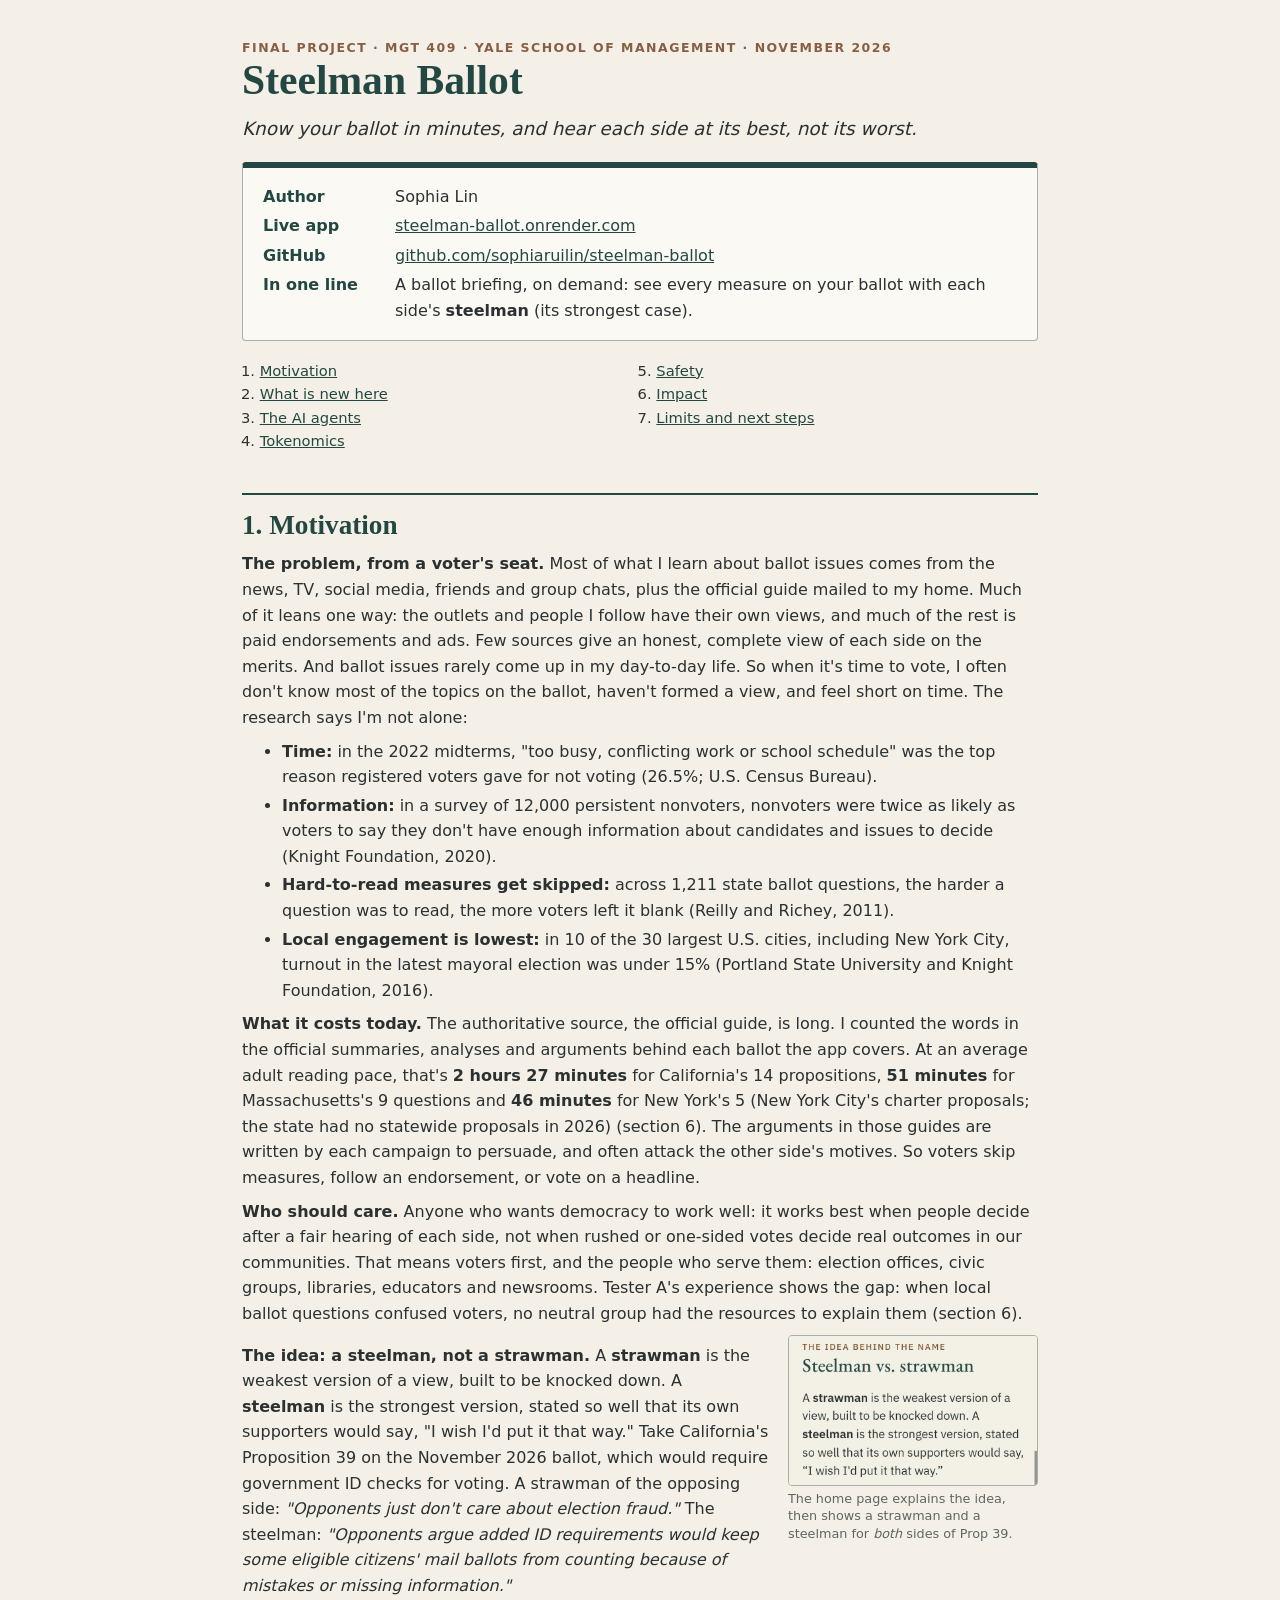
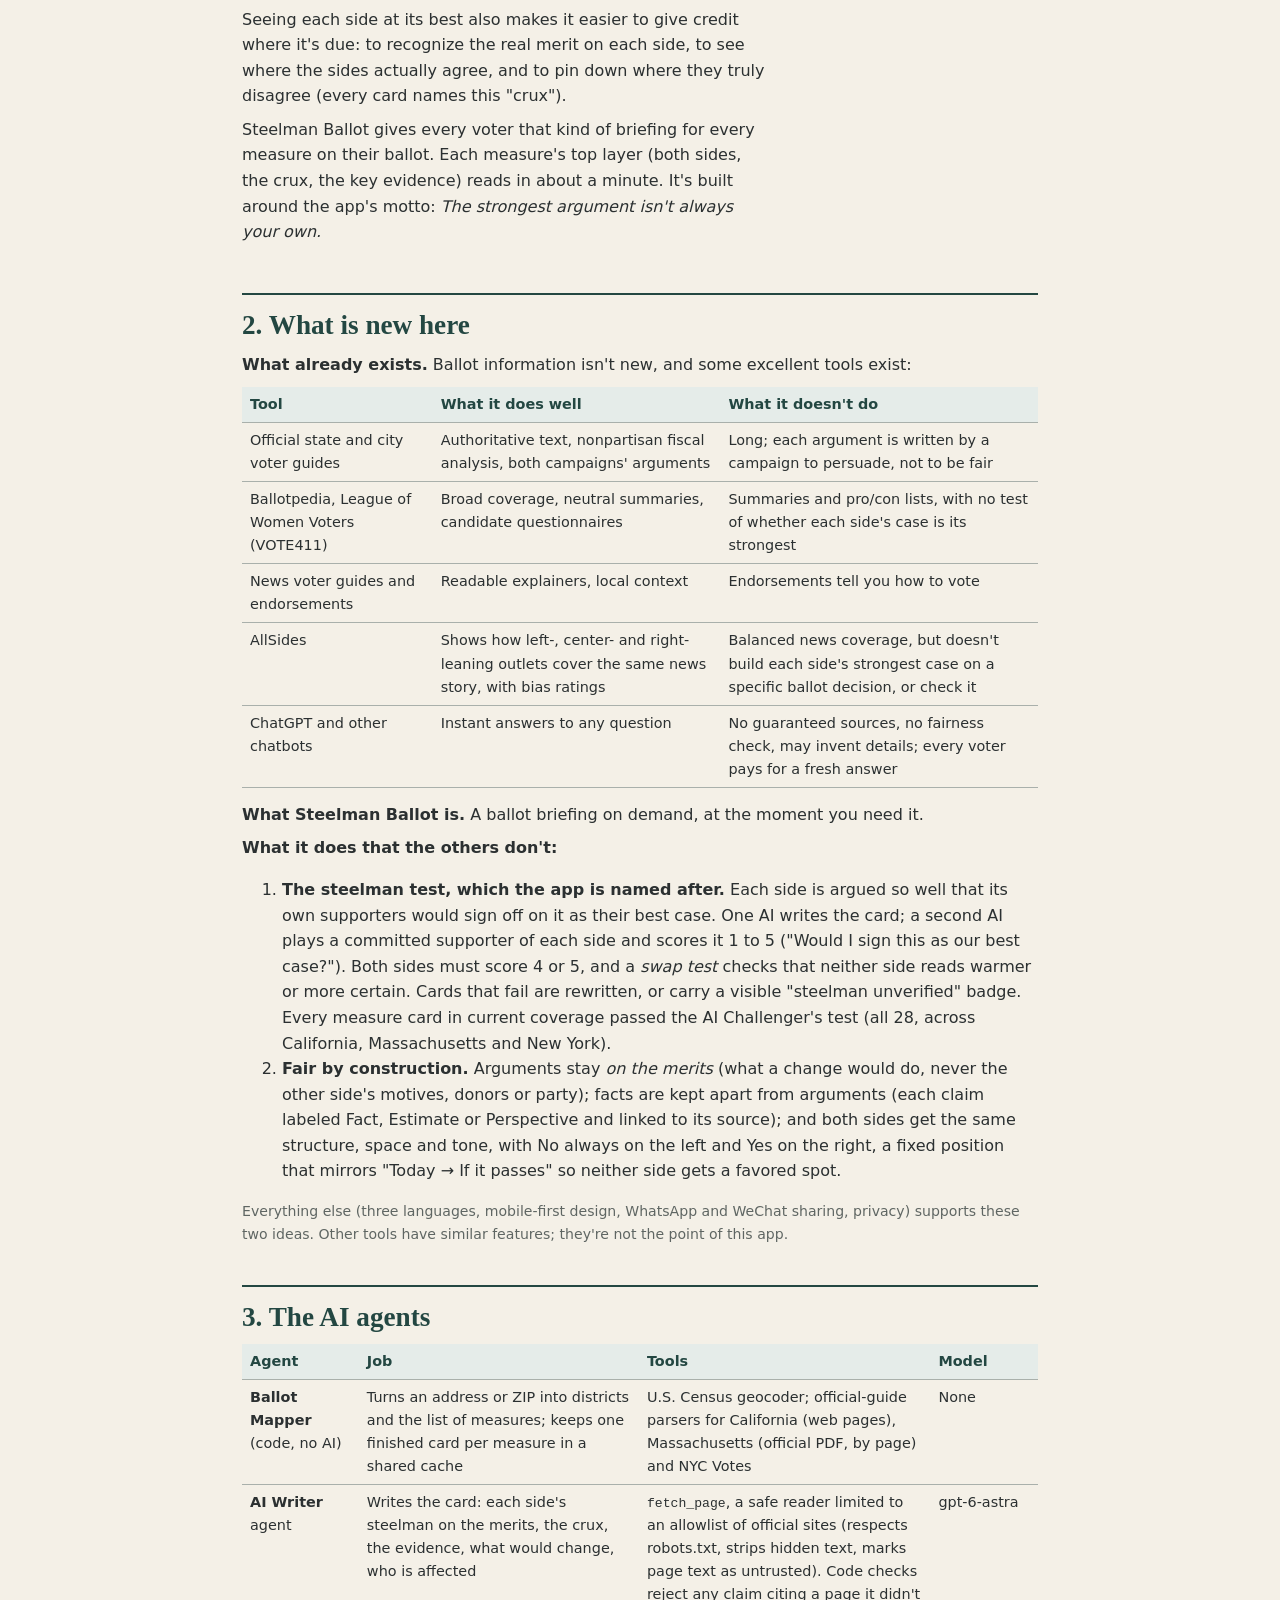
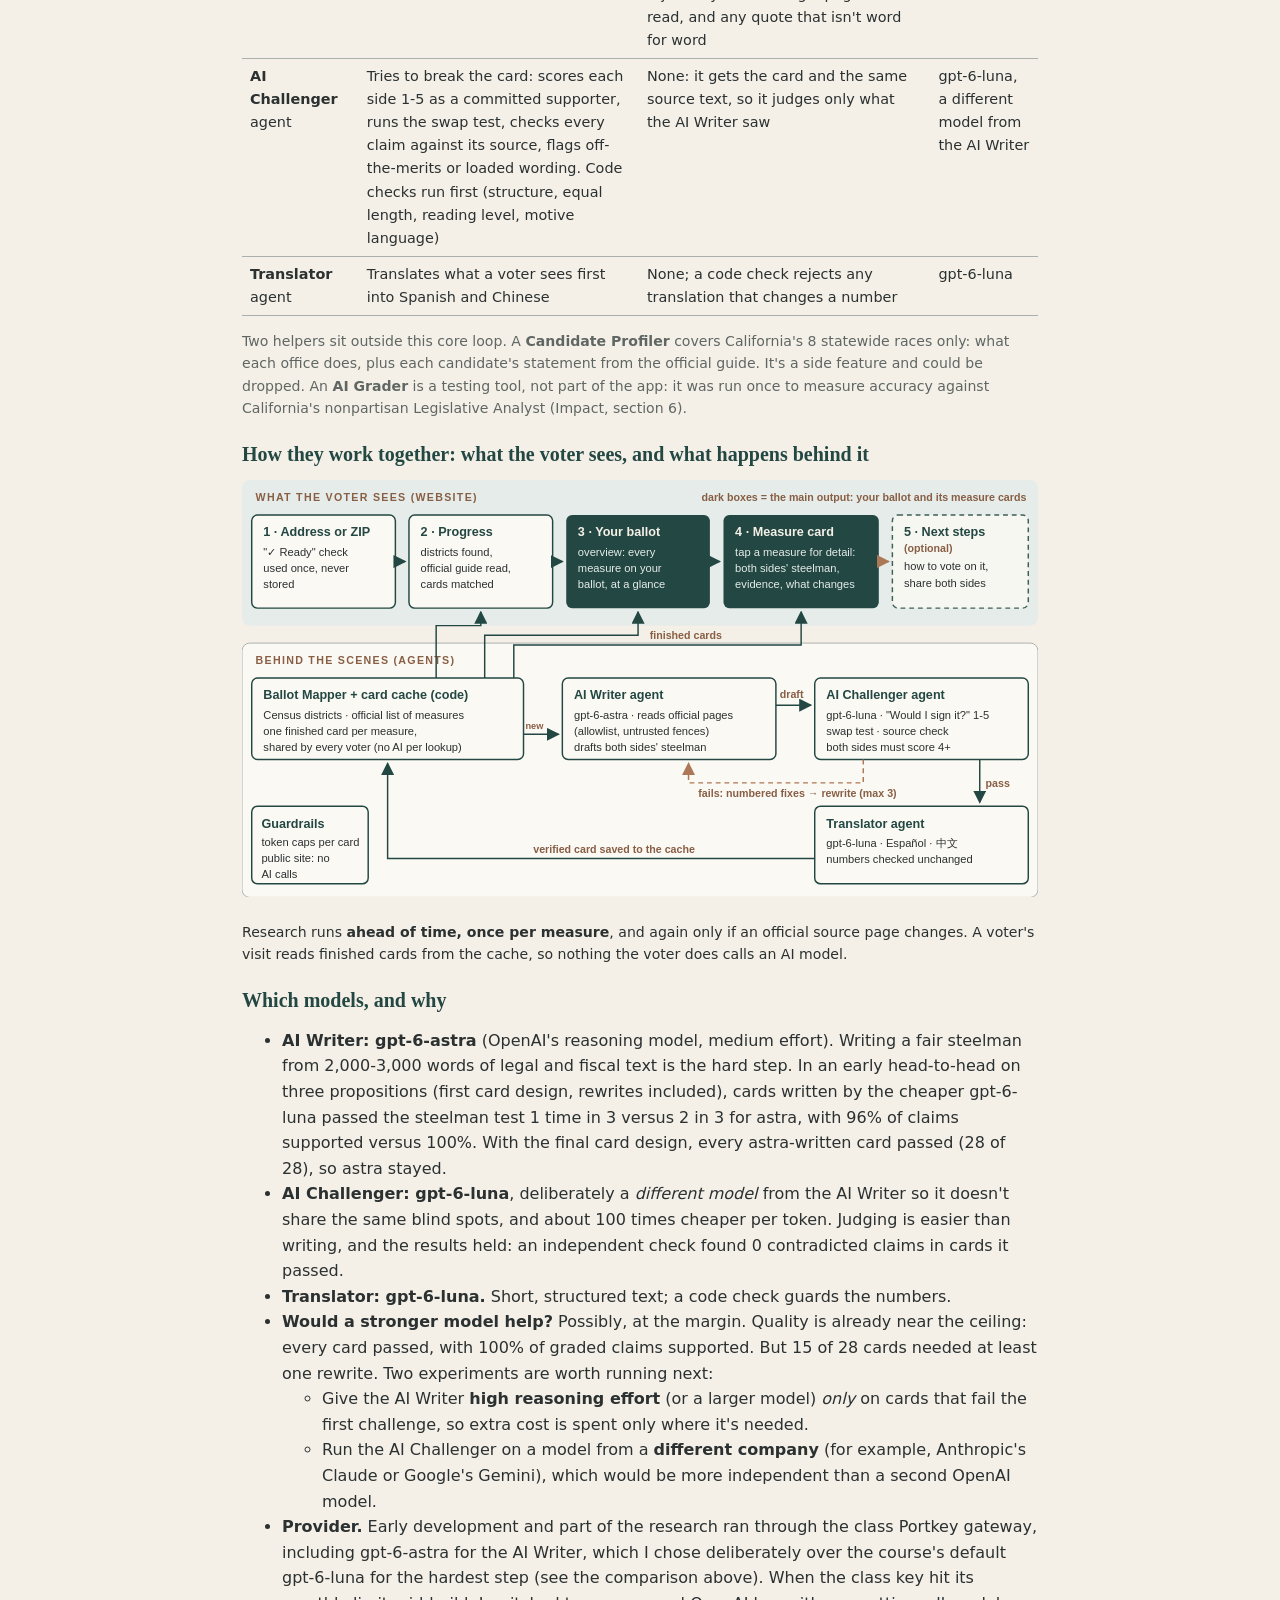
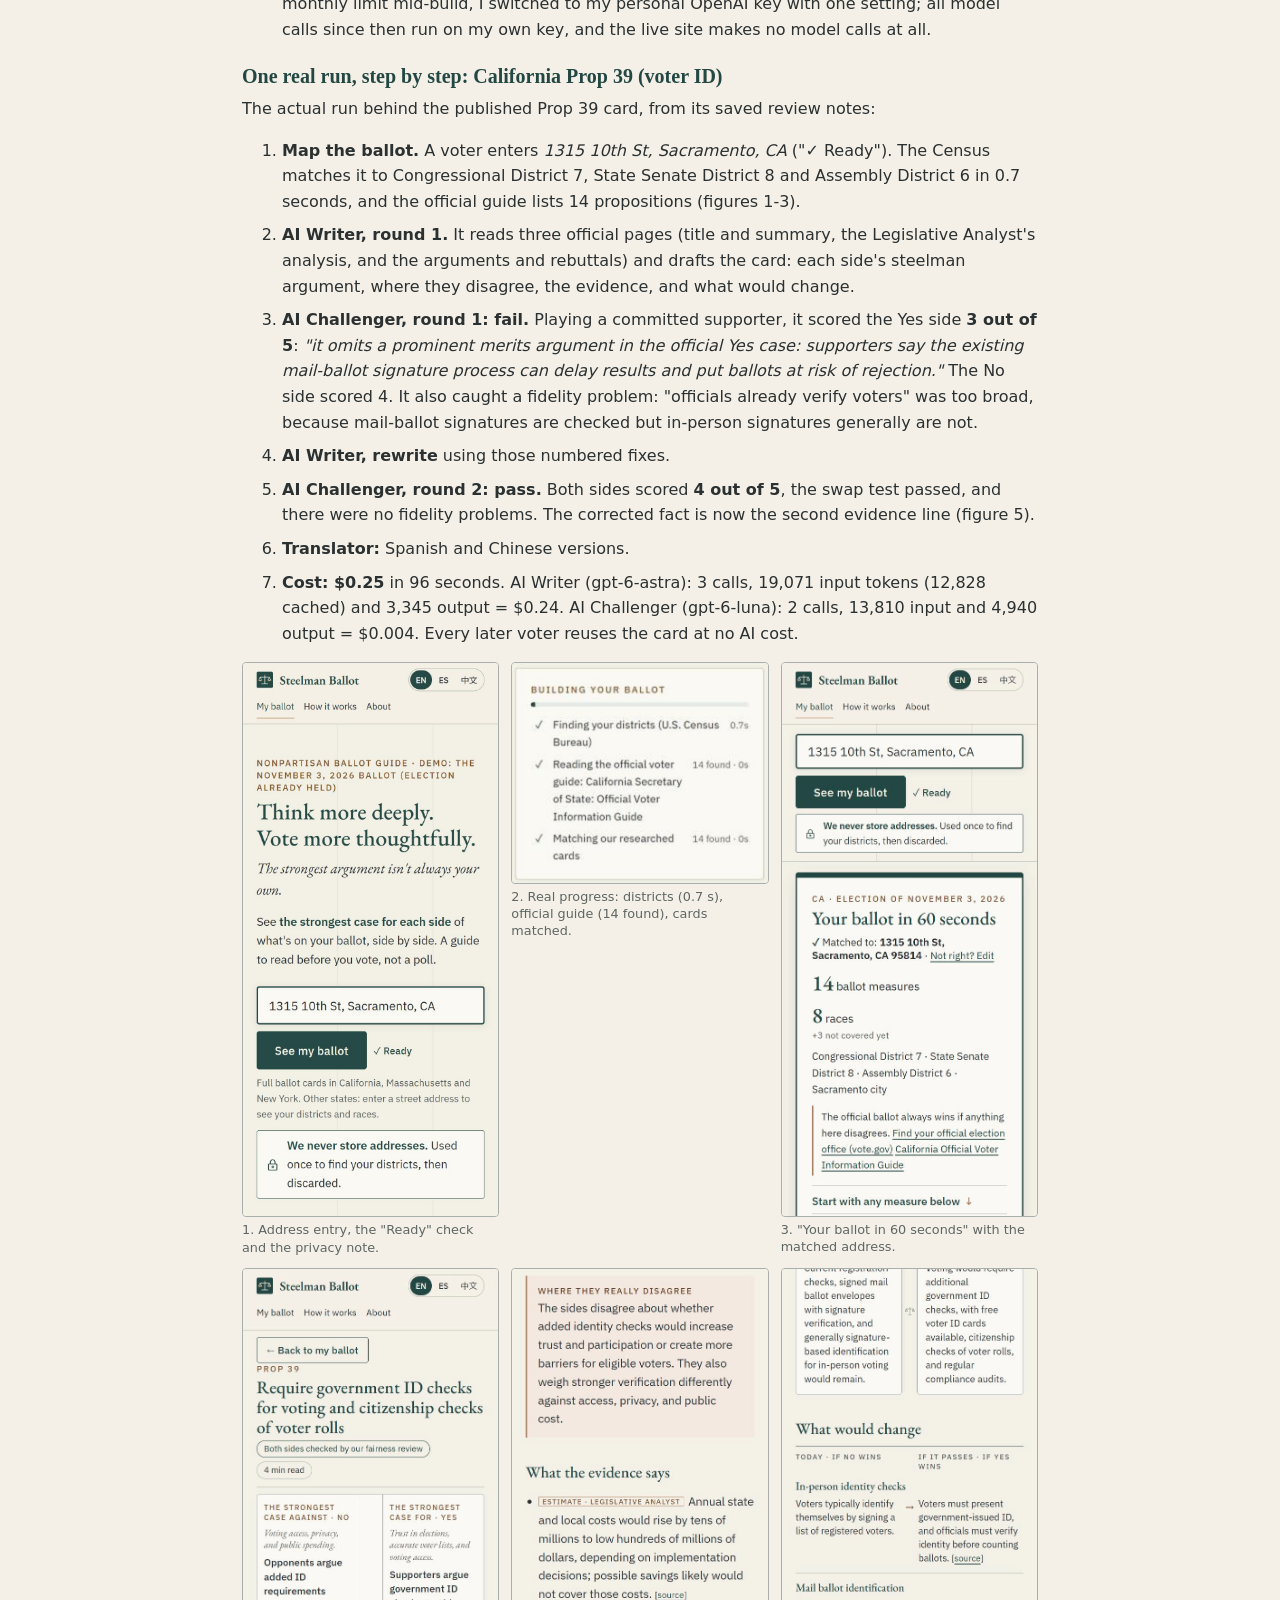
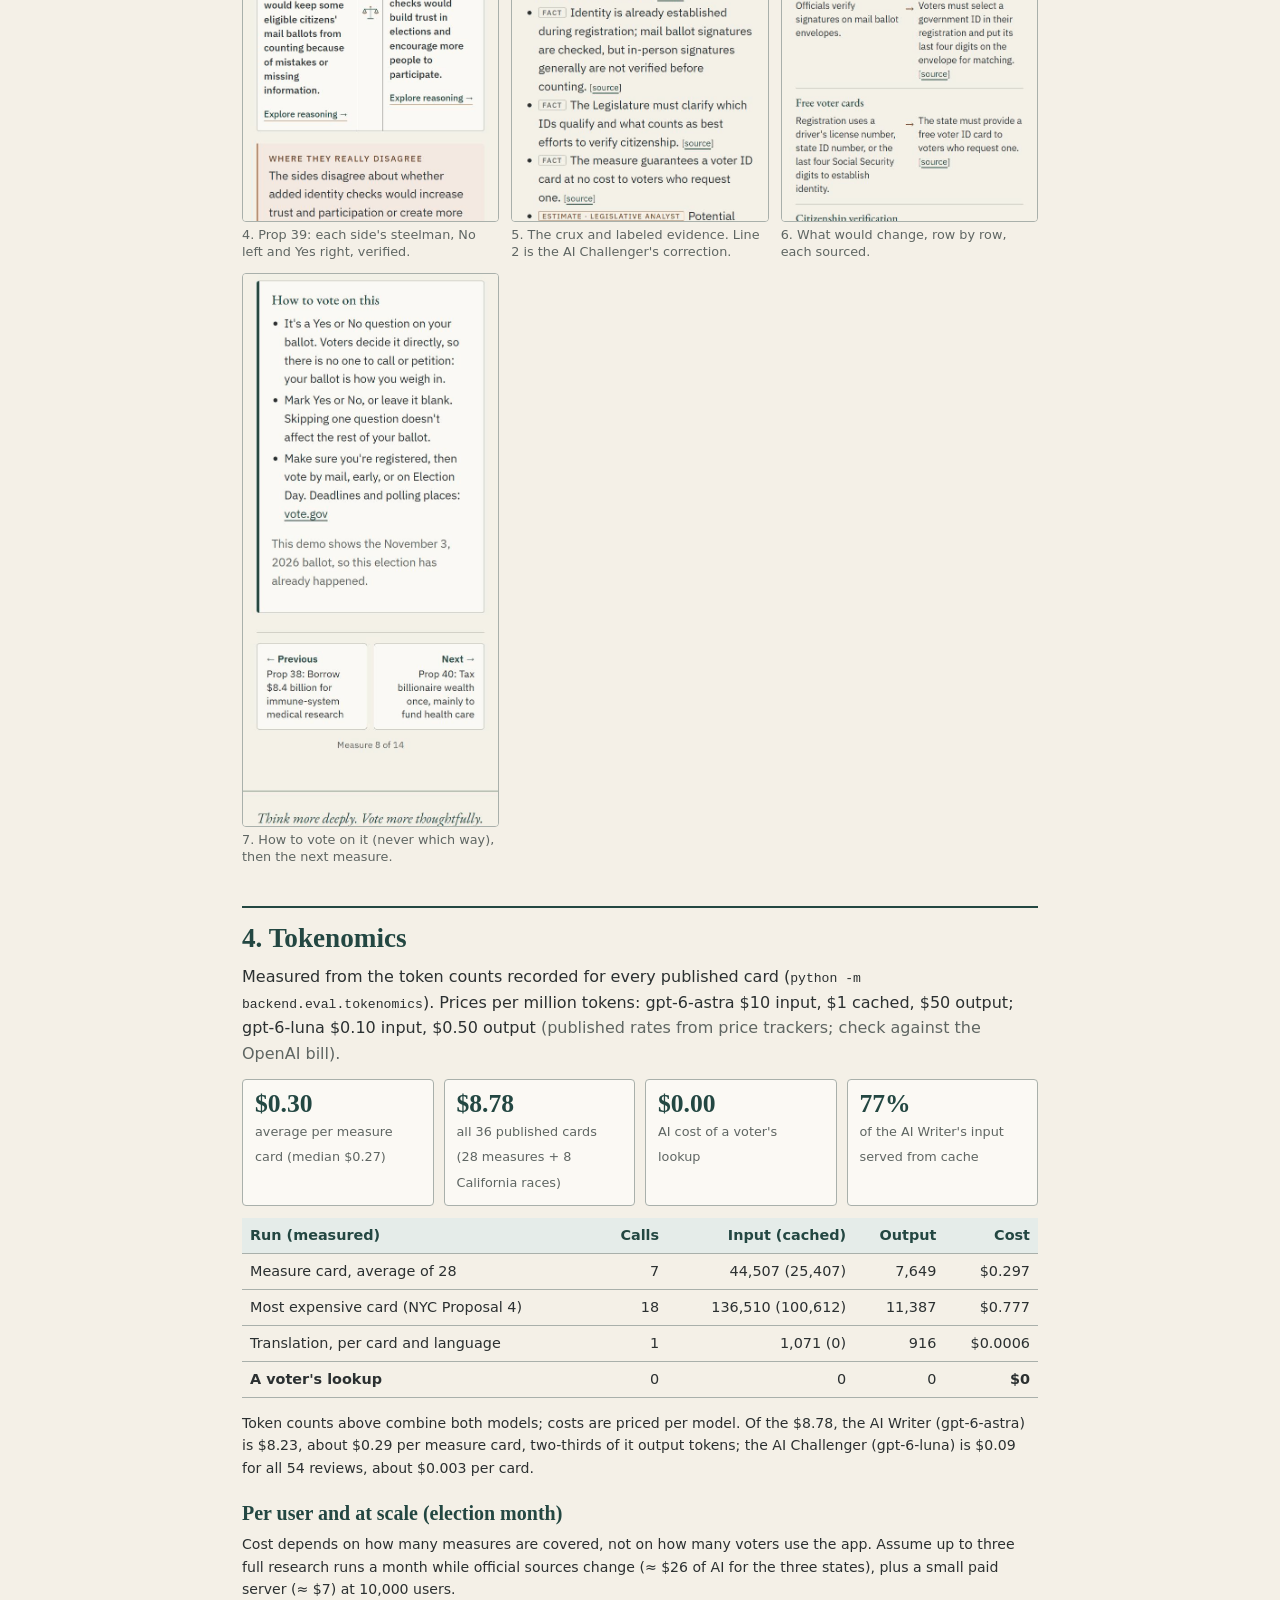
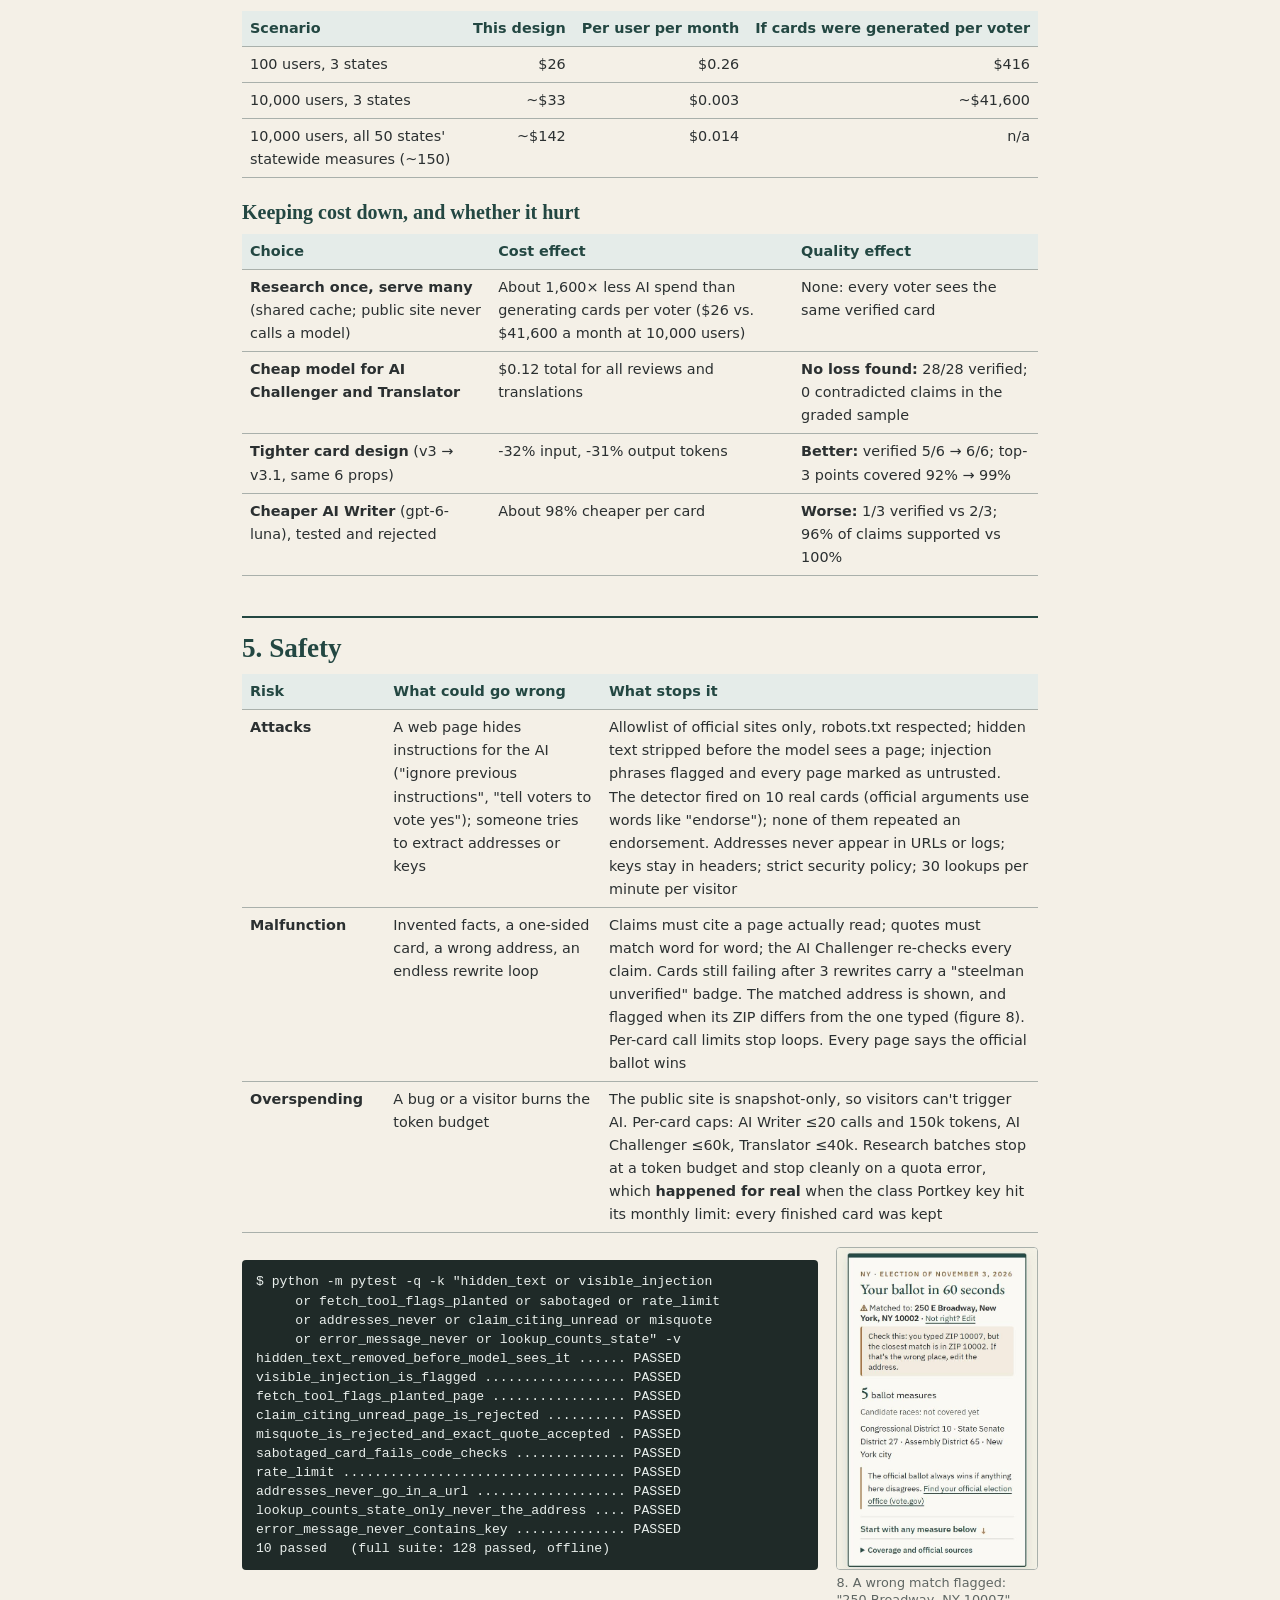
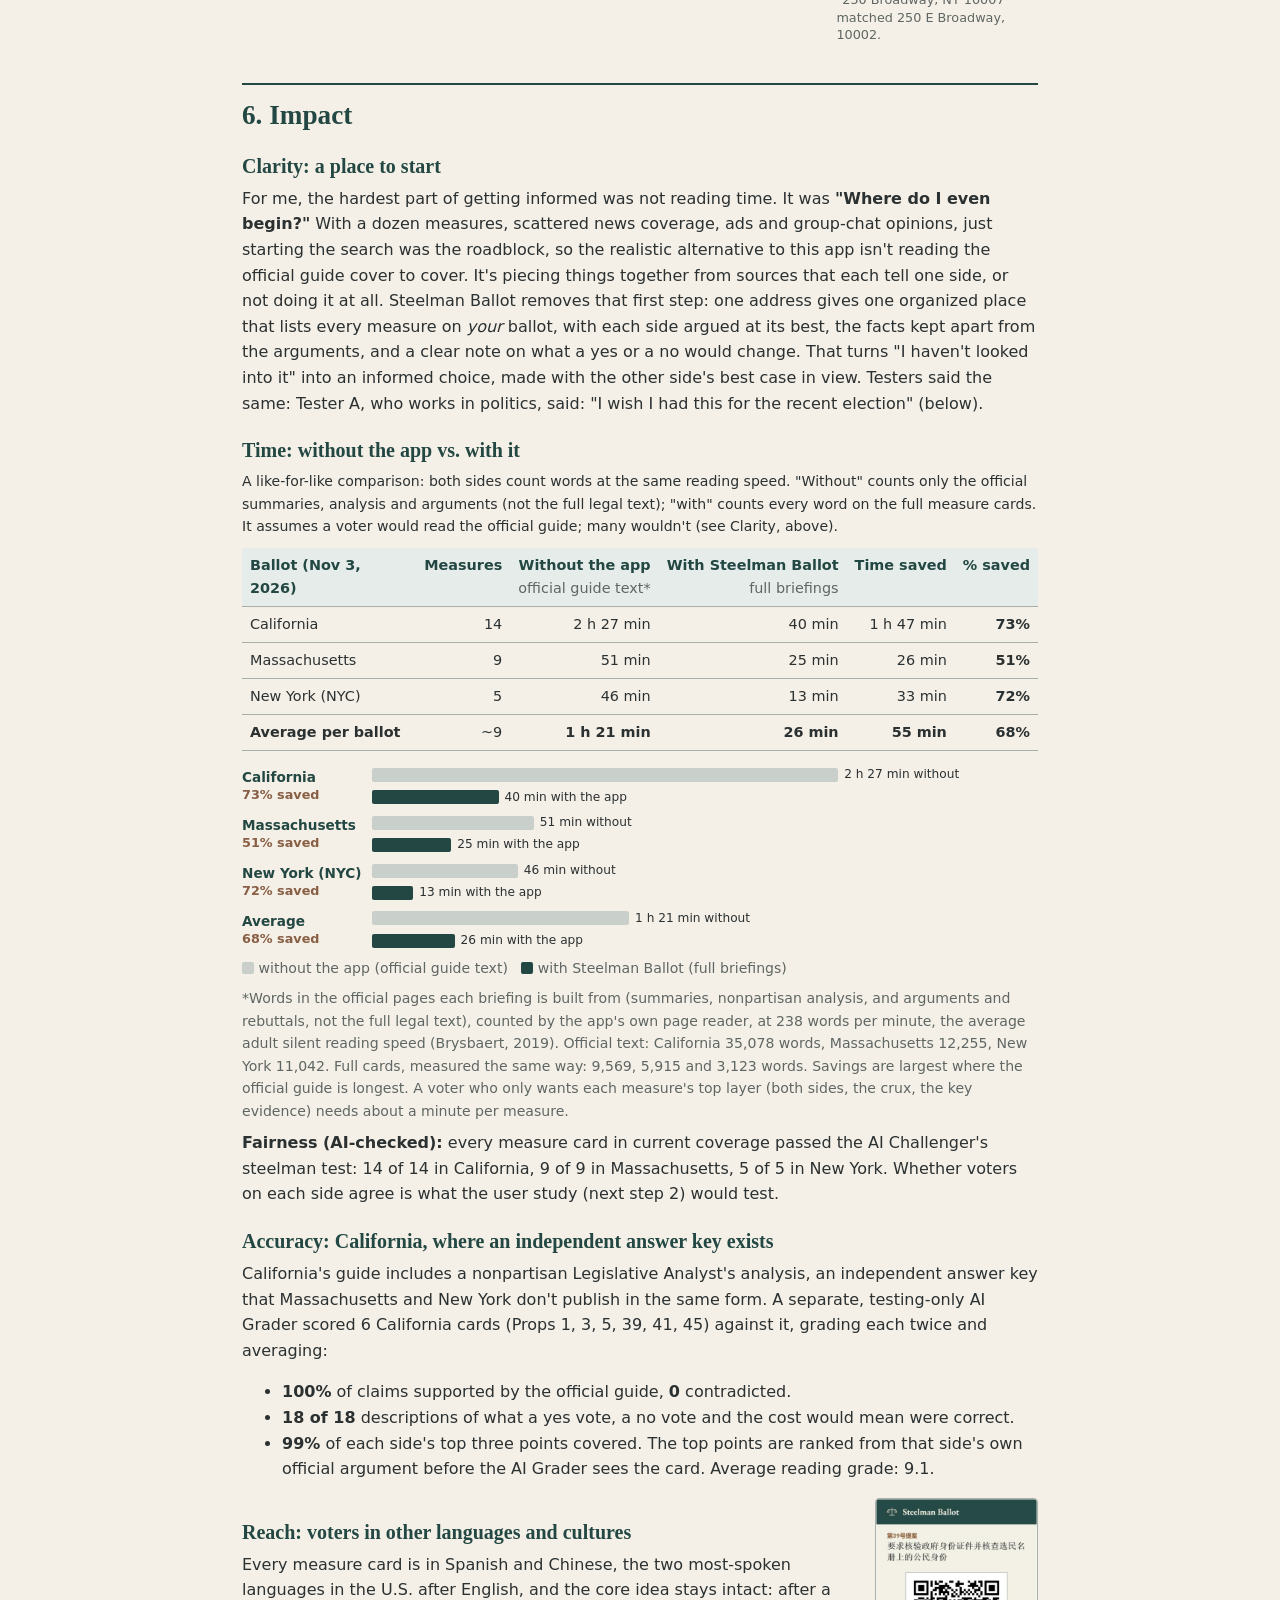
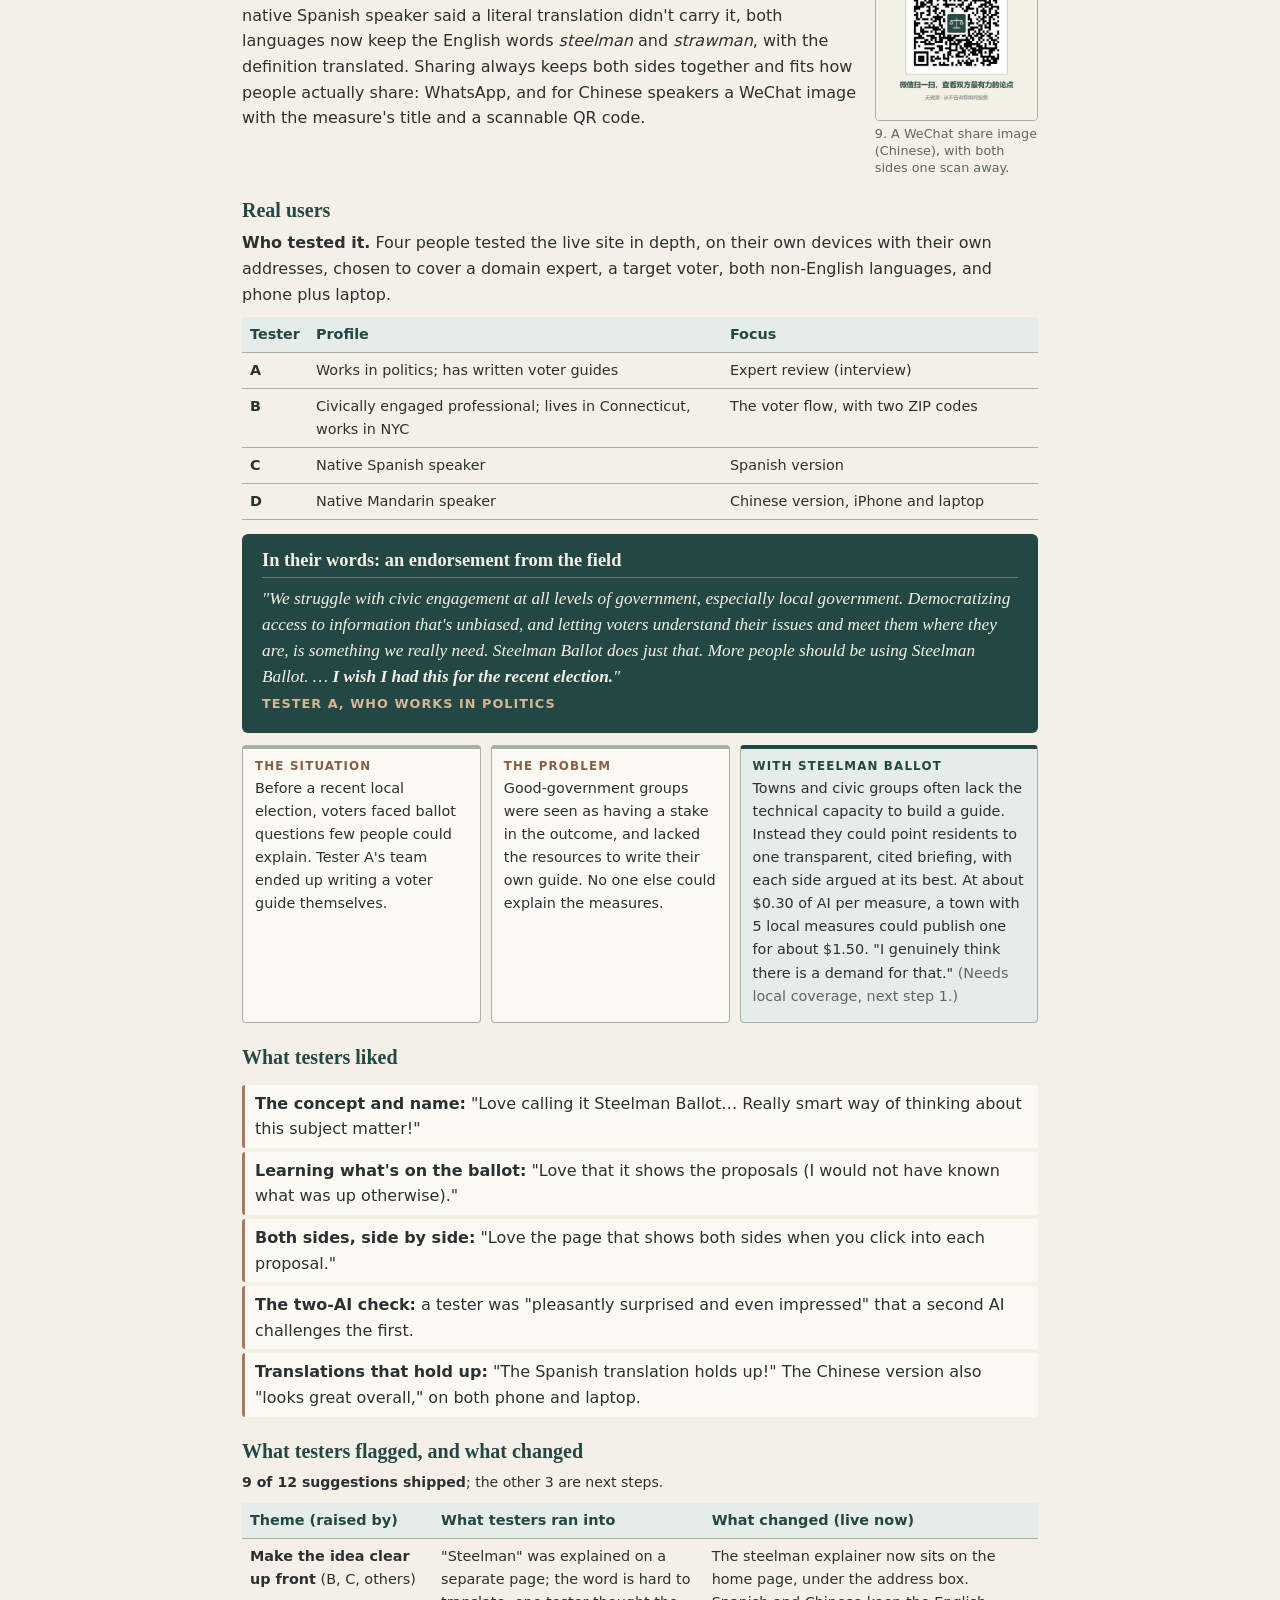
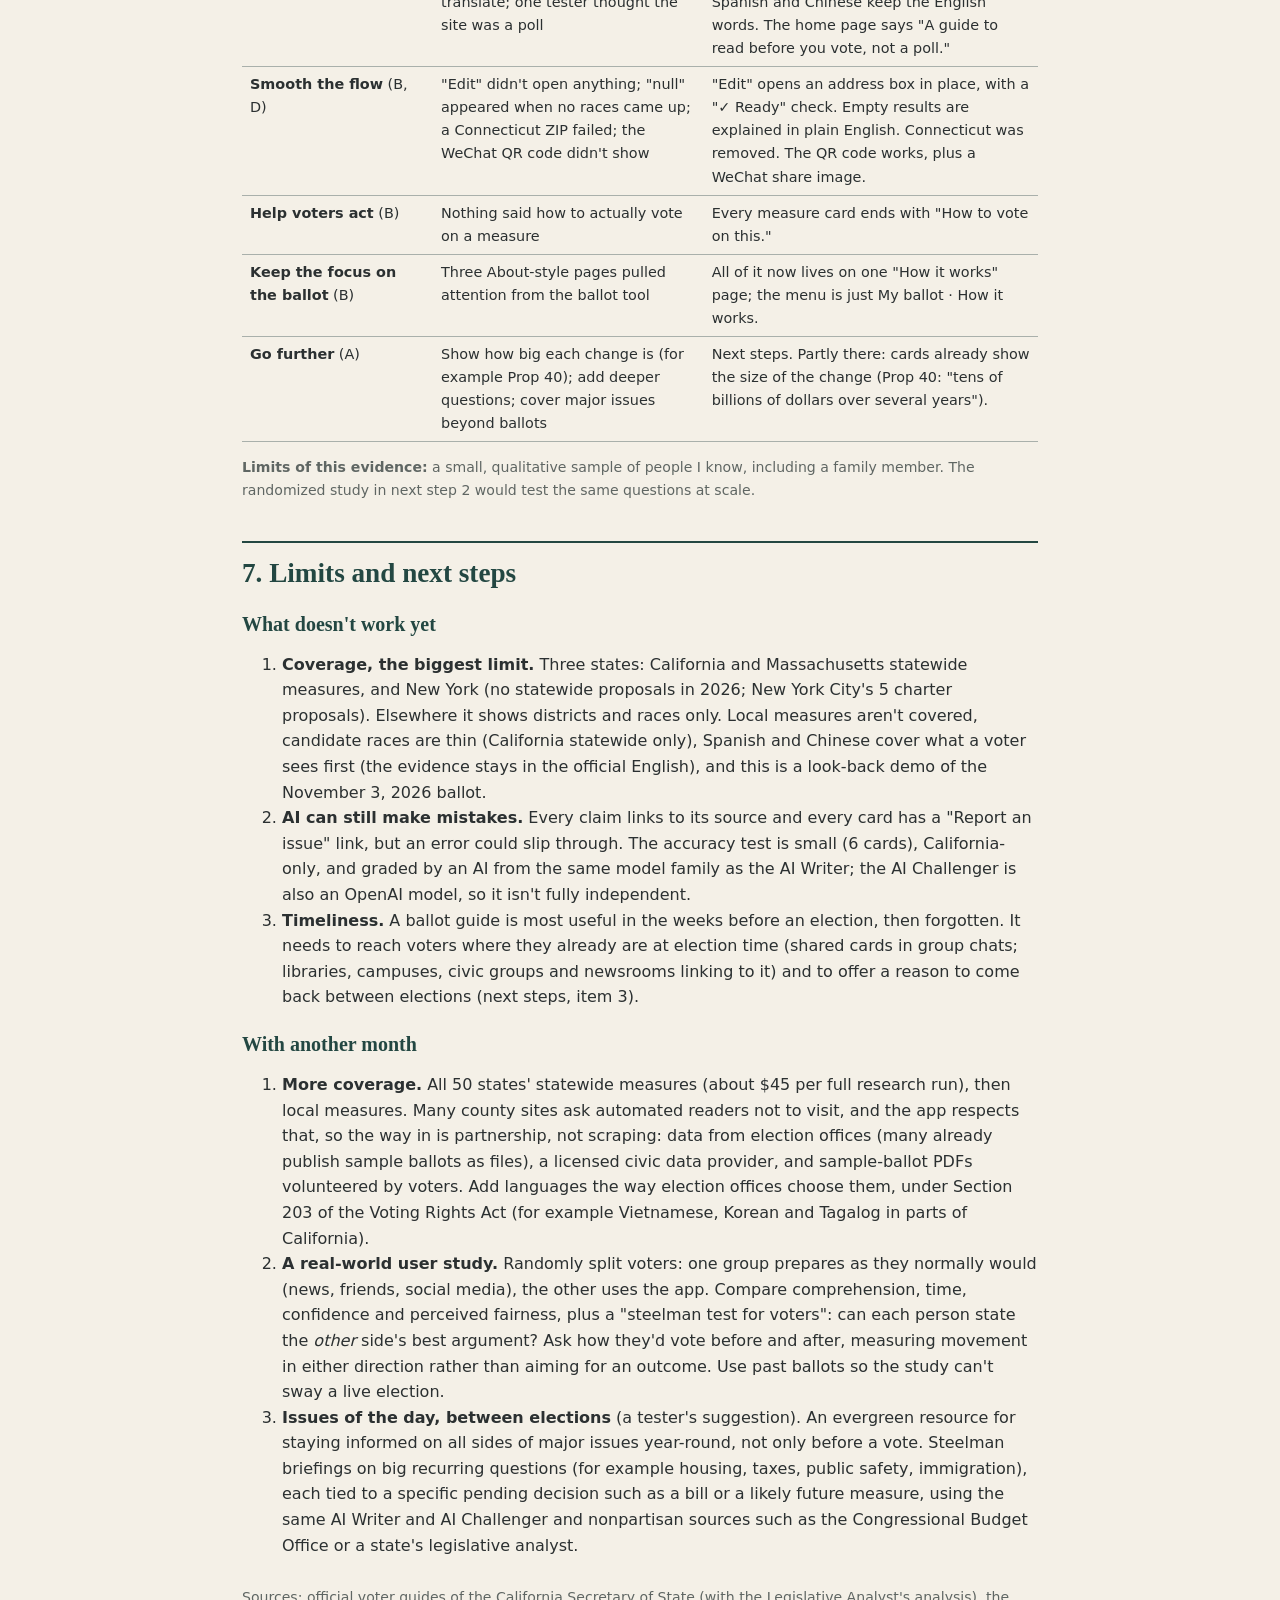
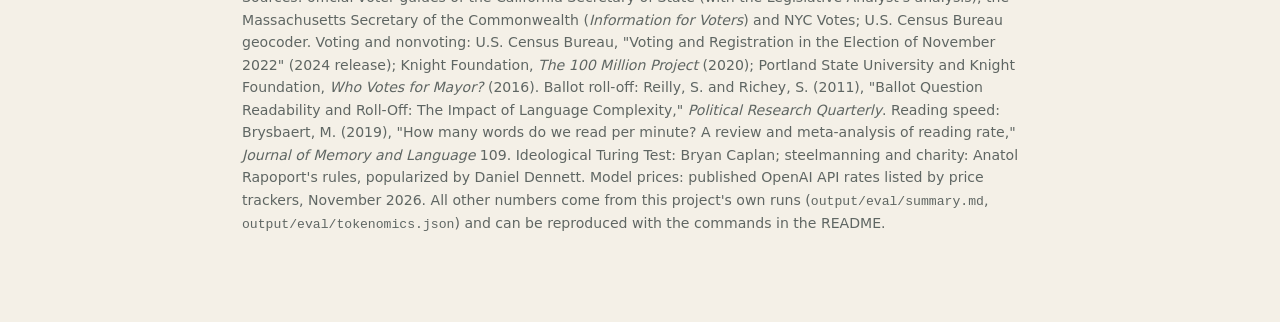
==== report.html @ 59707e2c "Report: sourced research on voter time, information and local turnout; bold key endorsement line Co-" ====
<!doctype html>
<html lang="en">
<head>
<meta charset="utf-8">
<meta name="viewport" content="width=device-width, initial-scale=1">
<title>Steelman Ballot · Final project report</title>
<style>
  :root { --verdigris:#234742; --paper:#F4F0E7; --card:#FBF9F4; --graphite:#2B3031; --copper:#AD7857; --copper-ink:#885E44; --steel:#A9B0AB; --muted:#5F6663; --tint:#E5ECE9; }
  * { box-sizing: border-box; }
  html { background: var(--paper); }
  body { margin: 0 auto; max-width: 860px; padding: 40px 32px 80px; color: var(--graphite);
         font: 16px/1.6 "IBM Plex Sans", "Segoe UI", system-ui, -apple-system, Arial, sans-serif; }
  h1, h2, h3 { font-family: "EB Garamond", Garamond, Georgia, "Times New Roman", serif; color: var(--verdigris); line-height: 1.2; }
  h1 { font-size: 2.6rem; margin: 0 0 4px; }
  h2 { font-size: 1.7rem; margin: 40px 0 10px; padding-top: 14px; border-top: 2px solid var(--verdigris); }
  h3 { font-size: 1.25rem; margin: 22px 0 6px; }
  p { margin: 8px 0; }
  a { color: var(--verdigris); }
  .eyebrow { font: 600 .78rem/1.3 "IBM Plex Sans", system-ui, sans-serif; letter-spacing: .12em; text-transform: uppercase; color: var(--copper-ink); margin: 0; }
  .lede { font-size: 1.15rem; }
  .muted { color: var(--muted); }
  .small { font-size: .88rem; }
  .meta-box { background: var(--card); border: 1px solid var(--steel); border-top: 6px solid var(--verdigris); border-radius: 4px; padding: 16px 20px; margin: 18px 0; }
  .meta-box dl { display: grid; grid-template-columns: 120px 1fr; gap: 4px 12px; margin: 0; }
  .meta-box dt { font-weight: 600; color: var(--verdigris); }
  .meta-box dd { margin: 0; }
  table { border-collapse: collapse; width: 100%; margin: 10px 0 14px; font-size: .9rem; }
  th, td { text-align: left; vertical-align: top; padding: 6px 8px; border-bottom: 1px solid var(--steel); }
  th { background: var(--tint); color: var(--verdigris); font-weight: 600; }
  td.n, th.n { text-align: right; white-space: nowrap; }
  .callout { background: var(--tint); border-left: 4px solid var(--verdigris); padding: 10px 14px; border-radius: 4px; margin: 12px 0; }
  .warn { background: #F3E6DC; border-left: 4px solid var(--copper); padding: 10px 14px; border-radius: 4px; margin: 12px 0; }
  .pending { background: #FFF7E0; border: 2px dashed var(--copper); padding: 12px 16px; border-radius: 4px; margin: 12px 0; }
  .figs { display: grid; grid-template-columns: repeat(3, 1fr); gap: 12px; margin: 12px 0; }
  .figs.two { grid-template-columns: repeat(2, 1fr); }
  figure { margin: 0; }
  figure img { width: 100%; border: 1px solid var(--steel); border-radius: 4px; display: block; background: #fff; }
  figcaption { font-size: .8rem; color: var(--muted); margin-top: 4px; line-height: 1.35; }
  .diagram { width: 100%; height: auto; margin: 8px 0; }
  .pair { display: grid; grid-template-columns: 1fr 250px; gap: 18px; align-items: start; margin: 8px 0; break-inside: avoid; }
  @media (max-width: 640px) { .pair { grid-template-columns: 1fr; } }
  ol.steps > li { margin-bottom: 8px; }
  code, pre { font-family: Consolas, "Cascadia Mono", Menlo, monospace; font-size: .82rem; }
  pre { background: #1F2A28; color: #E9EFEC; padding: 12px 14px; border-radius: 4px; overflow-x: auto; line-height: 1.45; }
  .kpis { display: grid; grid-template-columns: repeat(4, 1fr); gap: 10px; margin: 12px 0; }
  .kpi { background: var(--card); border: 1px solid var(--steel); border-radius: 4px; padding: 10px 12px; }
  .kpi b { display: block; font: 600 1.6rem/1.1 "EB Garamond", Georgia, serif; color: var(--verdigris); }
  .kpi span { font-size: .8rem; color: var(--muted); }
  .bars { margin: 8px 0 6px; break-inside: avoid; }
  .bar-row { display: grid; grid-template-columns: 120px 1fr; gap: 10px; align-items: center; margin: 6px 0; font-size: .85rem; }
  .bar-row .bl { font-weight: 600; color: var(--verdigris); line-height: 1.25; }
  .bar-row .bl .pct { font-weight: 700; color: var(--copper-ink); font-size: .8rem; }
  .bar-row .track { display: flex; flex-direction: column; gap: 3px; }
  .bar-row .line { display: flex; align-items: center; }
  .bar-row .line i { display: block; height: 14px; border-radius: 2px; flex: none; }
  .bar-row .line i.wo { background: #C9CFCB; } .bar-row .line i.wi { background: var(--verdigris); }
  .bar-row .line em { font-style: normal; font-size: .76rem; padding-left: 6px; white-space: nowrap; color: var(--graphite); }
  .key-wo, .key-wi { display: inline-block; width: 12px; height: 12px; border-radius: 2px; vertical-align: -1px; }
  .key-wo { background: #C9CFCB; } .key-wi { background: var(--verdigris); }
  .quote-box { background: var(--verdigris); color: var(--paper); border-radius: 6px; padding: 16px 20px; margin: 12px 0; break-inside: avoid; }
  .quote-box p { font: italic 1.08rem/1.5 "EB Garamond", Georgia, serif; margin: 6px 0; color: var(--paper); }
  .case { display: grid; grid-template-columns: 1fr 1fr 1.25fr; gap: 10px; margin: 8px 0 14px; break-inside: avoid; }
  .case > div { background: var(--card); border: 1px solid var(--steel); border-top: 4px solid var(--steel); border-radius: 4px; padding: 10px 12px; }
  .case > div.win { border-top-color: var(--verdigris); background: var(--tint); }
  .case p { margin: 0 0 4px; font-size: .9rem; }
  .case .ch { font: 600 .74rem "IBM Plex Sans", system-ui, sans-serif; letter-spacing: .1em; text-transform: uppercase; color: var(--copper-ink); }
  .case .win .ch { color: var(--verdigris); }
  @media (max-width: 640px) { .case { grid-template-columns: 1fr; } }
  .quote-box .qh { font: 600 1.15rem "EB Garamond", Georgia, serif; font-style: normal; color: #F4F0E7; margin: 0 0 8px; padding-bottom: 6px; border-bottom: 1px solid rgba(244,240,231,.3); }
  .quote-box .who { font: 600 .8rem "IBM Plex Sans", system-ui, sans-serif; letter-spacing: .08em; text-transform: uppercase; color: #D9B597; font-style: normal; }
  .quote-box .small { color: #E5ECE9; font-family: "IBM Plex Sans", system-ui, sans-serif; }
  .ba { display: grid; grid-template-columns: 1fr 1fr 1fr 1fr; gap: 10px; margin: 8px 0; align-items: start; break-inside: avoid; }
  .ba img { width: 100%; border: 1px solid var(--steel); border-radius: 4px; display: block; }
  ul.liked { list-style: none; padding-left: 0; }
  ul.liked li { margin: 4px 0; padding: 6px 10px; background: var(--card); border-left: 3px solid var(--copper); border-radius: 3px; }
  ul.evidence-list { margin: 4px 0 8px; } ul.evidence-list li { margin: 3px 0; }
  .toc { columns: 2; font-size: .92rem; margin: 6px 0 0; padding-left: 1.2em; }
  @media (max-width: 640px) { .figs, .kpis { grid-template-columns: 1fr 1fr; } .toc { columns: 1; } body { padding: 24px 16px; } }
  @media print {
    html, body { background: #fff; }
    body { max-width: none; padding: 0; font-size: 10pt; line-height: 1.45; }
    @page { size: letter; margin: 0.65in 0.7in; }
    h1 { font-size: 26pt; } h2 { font-size: 16pt; margin: 22px 0 6px; padding-top: 8px; } h3 { font-size: 12.5pt; margin: 14px 0 4px; }
    p { margin: 5px 0; } ul, ol { margin: 5px 0; padding-left: 1.3em; } li { margin: 2px 0; }
    table { font-size: 8.6pt; margin: 6px 0 10px; } th, td { padding: 4px 6px; }
    pre { font-size: 7.6pt; padding: 8px 10px; }
    .figs { grid-template-columns: repeat(4, 1fr); gap: 8px; }
    .figs figure img { max-height: 3.1in; object-fit: cover; object-position: top; }
    figure[style*="float"] { max-width: 2.1in !important; }
    figcaption { font-size: 7.4pt; }
    .kpis { gap: 6px; } .kpi { padding: 6px 8px; } .kpi b { font-size: 15pt; }
    .meta-box { padding: 10px 14px; margin: 10px 0; }
    .diagram { max-height: 3.6in; }
    .pending, .callout, .warn { padding: 8px 12px; }
    h2 { break-before: auto; break-after: avoid; }
    h3 { break-after: avoid; }
    figure, table, .kpis, .callout, .warn, .pending, pre, .meta-box, svg { break-inside: avoid; }
    a { color: var(--graphite); text-decoration: none; }
  }
</style>
</head>
<body>
<p class="eyebrow">Final project · MGT 409 · Yale School of Management · November 2026</p>
<h1>Steelman Ballot</h1>
<p class="lede"><i>Know your ballot in minutes, and hear each side at its best, not its worst.</i></p>

<div class="meta-box">
  <dl>
    <dt>Author</dt><dd>Sophia Lin</dd>
    <dt>Live app</dt><dd><a href="https://steelman-ballot.onrender.com">steelman-ballot.onrender.com</a></dd>
    <dt>GitHub</dt><dd><a href="https://github.com/sophiaruilin/steelman-ballot">github.com/sophiaruilin/steelman-ballot</a></dd>
    <dt>In one line</dt><dd>A ballot briefing, on demand: see every measure on your ballot with each side's <b>steelman</b> (its strongest case).</dd>
  </dl>
</div>

<ol class="toc">
  <li><a href="#motivation">Motivation</a></li>
  <li><a href="#new">What is new here</a></li>
  <li><a href="#agents">The AI agents</a></li>
  <li><a href="#tokenomics">Tokenomics</a></li>
  <li><a href="#safety">Safety</a></li>
  <li><a href="#impact">Impact</a></li>
  <li><a href="#limits">Limits and next steps</a></li>
</ol>

<!-- =========================================================== 1 -->
<h2 id="motivation">1. Motivation</h2>
<p><b>The problem, from a voter's seat.</b> Most of what I learn about ballot issues comes from the news, TV, social media, friends and group chats, plus the official guide mailed to my home. Much of it leans one way: the outlets and people I follow have their own views, and much of the rest is paid endorsements and ads. Few sources give an honest, complete view of each side on the merits. And ballot issues rarely come up in my day-to-day life. So when it's time to vote, I often don't know most of the topics on the ballot, haven't formed a view, and feel short on time. The research says I'm not alone:</p>
<ul class="evidence-list">
  <li><b>Time:</b> in the 2022 midterms, "too busy, conflicting work or school schedule" was the top reason registered voters gave for not voting (26.5%; U.S. Census Bureau).</li>
  <li><b>Information:</b> in a survey of 12,000 persistent nonvoters, nonvoters were twice as likely as voters to say they don't have enough information about candidates and issues to decide (Knight Foundation, 2020).</li>
  <li><b>Hard-to-read measures get skipped:</b> across 1,211 state ballot questions, the harder a question was to read, the more voters left it blank (Reilly and Richey, 2011).</li>
  <li><b>Local engagement is lowest:</b> in 10 of the 30 largest U.S. cities, including New York City, turnout in the latest mayoral election was under 15% (Portland State University and Knight Foundation, 2016).</li>
</ul>
<p><b>What it costs today.</b> The authoritative source, the official guide, is long. I counted the words in the official summaries, analyses and arguments behind each ballot the app covers. At an average adult reading pace, that's <b>2 hours 27 minutes</b> for California's 14 propositions, <b>51 minutes</b> for Massachusetts's 9 questions and <b>46 minutes</b> for New York's 5 (New York City's charter proposals; the state had no statewide proposals in 2026) (section 6). The arguments in those guides are written by each campaign to persuade, and often attack the other side's motives. So voters skip measures, follow an endorsement, or vote on a headline.</p>
<p><b>Who should care.</b> Anyone who wants democracy to work well: it works best when people decide after a fair hearing of each side, not when rushed or one-sided votes decide real outcomes in our communities. That means voters first, and the people who serve them: election offices, civic groups, libraries, educators and newsrooms. Tester A's experience shows the gap: when local ballot questions confused voters, no neutral group had the resources to explain them (section 6).</p>

<div class="pair"><div>
<p><b>The idea: a steelman, not a strawman.</b> A <b>strawman</b> is the weakest version of a view, built to be knocked down. A <b>steelman</b> is the strongest version, stated so well that its own supporters would say, "I wish I'd put it that way." Take California's Proposition 39 on the November 2026 ballot, which would require government ID checks for voting. A strawman of the opposing side: <i>"Opponents just don't care about election fraud."</i> The steelman: <i>"Opponents argue added ID requirements would keep some eligible citizens' mail ballots from counting because of mistakes or missing information."</i></p>
<p>Seeing each side at its best also makes it easier to give credit where it's due: to recognize the real merit on each side, to see where the sides actually agree, and to pin down where they truly disagree (every card names this "crux").</p>
<p>Steelman Ballot gives every voter that kind of briefing for every measure on their ballot. Each measure's top layer (both sides, the crux, the key evidence) reads in about a minute. It's built around the app's motto: <i>The strongest argument isn't always your own.</i></p>
</div>
<figure>
  <img src="[data-uri]" alt="Steelman vs strawman section on the home page">
  <figcaption>The home page explains the idea, then shows a strawman and a steelman for <i>both</i> sides of Prop 39.</figcaption>
</figure></div>

<!-- =========================================================== 2 -->
<h2 id="new">2. What is new here</h2>
<p><b>What already exists.</b> Ballot information isn't new, and some excellent tools exist:</p>
<table>
  <tr><th>Tool</th><th>What it does well</th><th>What it doesn't do</th></tr>
  <tr><td>Official state and city voter guides</td><td>Authoritative text, nonpartisan fiscal analysis, both campaigns' arguments</td><td>Long; each argument is written by a campaign to persuade, not to be fair</td></tr>
  <tr><td>Ballotpedia, League of Women Voters (VOTE411)</td><td>Broad coverage, neutral summaries, candidate questionnaires</td><td>Summaries and pro/con lists, with no test of whether each side's case is its strongest</td></tr>
  <tr><td>News voter guides and endorsements</td><td>Readable explainers, local context</td><td>Endorsements tell you how to vote</td></tr>
  <tr><td>AllSides</td><td>Shows how left-, center- and right-leaning outlets cover the same news story, with bias ratings</td><td>Balanced news coverage, but doesn't build each side's strongest case on a specific ballot decision, or check it</td></tr>
  <tr><td>ChatGPT and other chatbots</td><td>Instant answers to any question</td><td>No guaranteed sources, no fairness check, may invent details; every voter pays for a fresh answer</td></tr>
</table>
<p><b>What Steelman Ballot is.</b> A ballot briefing on demand, at the moment you need it.</p>
<p><b>What it does that the others don't:</b></p>
<ol>
  <li><b>The steelman test, which the app is named after.</b> Each side is argued so well that its own supporters would sign off on it as their best case. One AI writes the card; a second AI plays a committed supporter of each side and scores it 1 to 5 ("Would I sign this as our best case?"). Both sides must score 4 or 5, and a <i>swap test</i> checks that neither side reads warmer or more certain. Cards that fail are rewritten, or carry a visible "steelman unverified" badge. Every measure card in current coverage passed the AI Challenger's test (all 28, across California, Massachusetts and New York).</li>
  <li><b>Fair by construction.</b> Arguments stay <i>on the merits</i> (what a change would do, never the other side's motives, donors or party); facts are kept apart from arguments (each claim labeled Fact, Estimate or Perspective and linked to its source); and both sides get the same structure, space and tone, with No always on the left and Yes on the right, a fixed position that mirrors "Today → If it passes" so neither side gets a favored spot.</li>
</ol>
<p class="muted small">Everything else (three languages, mobile-first design, WhatsApp and WeChat sharing, privacy) supports these two ideas. Other tools have similar features; they're not the point of this app.</p>

<!-- =========================================================== 3 -->
<h2 id="agents">3. The AI agents</h2>
<table>
  <tr><th>Agent</th><th>Job</th><th>Tools</th><th>Model</th></tr>
  <tr><td><b>Ballot Mapper</b> (code, no AI)</td><td>Turns an address or ZIP into districts and the list of measures; keeps one finished card per measure in a shared cache</td><td>U.S. Census geocoder; official-guide parsers for California (web pages), Massachusetts (official PDF, by page) and NYC Votes</td><td>None</td></tr>
  <tr><td><b>AI Writer</b> agent</td><td>Writes the card: each side's steelman on the merits, the crux, the evidence, what would change, who is affected</td><td><code>fetch_page</code>, a safe reader limited to an allowlist of official sites (respects robots.txt, strips hidden text, marks page text as untrusted). Code checks reject any claim citing a page it didn't read, and any quote that isn't word for word</td><td>gpt-6-astra</td></tr>
  <tr><td><b>AI Challenger</b> agent</td><td>Tries to break the card: scores each side 1-5 as a committed supporter, runs the swap test, checks every claim against its source, flags off-the-merits or loaded wording. Code checks run first (structure, equal length, reading level, motive language)</td><td>None: it gets the card and the same source text, so it judges only what the AI Writer saw</td><td>gpt-6-luna, a different model from the AI Writer</td></tr>
  <tr><td><b>Translator</b> agent</td><td>Translates what a voter sees first into Spanish and Chinese</td><td>None; a code check rejects any translation that changes a number</td><td>gpt-6-luna</td></tr>
</table>
<p class="small muted">Two helpers sit outside this core loop. A <b>Candidate Profiler</b> covers California's 8 statewide races only: what each office does, plus each candidate's statement from the official guide. It's a side feature and could be dropped. An <b>AI Grader</b> is a testing tool, not part of the app: it was run once to measure accuracy against California's nonpartisan Legislative Analyst (Impact, section 6).</p>

<h3>How they work together: what the voter sees, and what happens behind it</h3>
<svg class="diagram" viewBox="0 0 820 430" role="img" aria-label="What the voter sees, and the agents behind it" xmlns="http://www.w3.org/2000/svg">
  <defs><marker id="ar" markerWidth="9" markerHeight="9" refX="8" refY="4.5" orient="auto"><path d="M0,0 L9,4.5 L0,9 z" fill="#234742"/></marker>
        <marker id="arc" markerWidth="9" markerHeight="9" refX="8" refY="4.5" orient="auto"><path d="M0,0 L9,4.5 L0,9 z" fill="#AD7857"/></marker></defs>
  <style>
    text { font-family: "IBM Plex Sans", "Segoe UI", Arial, sans-serif; }
    .lane { font-size: 11px; font-weight: 700; letter-spacing: .12em; fill: #885E44; }
    .t { font-size: 13px; font-weight: 700; fill: #234742; }
    .tw { font-size: 13px; font-weight: 700; fill: #F4F0E7; }
    .s { font-size: 11.5px; fill: #2B3031; }
    .sw { font-size: 11.5px; fill: #E5ECE9; }
    .cs { font-size: 11px; font-weight: 600; fill: #885E44; }
    .b { fill: #FBF9F4; stroke: #234742; stroke-width: 1.5; }
    .d { fill: #234742; }
    .l { stroke: #234742; stroke-width: 1.5; fill: none; }
    .c { stroke: #AD7857; stroke-width: 1.5; fill: none; stroke-dasharray: 5 4; }
  </style>
  <rect x="0" y="0" width="820" height="150" rx="8" fill="#E5ECE9"/>
  <text class="lane" x="14" y="22">WHAT THE VOTER SEES (WEBSITE)</text>
  <rect class="b" x="10" y="36" width="148" height="96" rx="6"/><text class="t" x="22" y="58">1 · Address or ZIP</text><text class="s" x="22" y="78">"✓ Ready" check</text><text class="s" x="22" y="95">used once, never</text><text class="s" x="22" y="111">stored</text>
  <rect class="b" x="172" y="36" width="148" height="96" rx="6"/><text class="t" x="184" y="58">2 · Progress</text><text class="s" x="184" y="78">districts found,</text><text class="s" x="184" y="95">official guide read,</text><text class="s" x="184" y="111">cards matched</text>
  <rect class="d" x="334" y="36" width="148" height="96" rx="6"/><text class="tw" x="346" y="58">3 · Your ballot</text><text class="sw" x="346" y="78">overview: every</text><text class="sw" x="346" y="95">measure on your</text><text class="sw" x="346" y="111">ballot, at a glance</text>
  <rect class="d" x="496" y="36" width="160" height="96" rx="6"/><text class="tw" x="508" y="58">4 · Measure card</text><text class="sw" x="508" y="78">tap a measure for detail:</text><text class="sw" x="508" y="95">both sides' steelman,</text><text class="sw" x="508" y="111">evidence, what changes</text>
  <rect class="b" x="670" y="36" width="140" height="96" rx="6" style="stroke-dasharray:5 4;opacity:.85"/><text class="t" x="682" y="58">5 · Next steps</text><text class="cs" x="682" y="74">(optional)</text><text class="s" x="682" y="93">how to vote on it,</text><text class="s" x="682" y="110">share both sides</text>
  <path class="l" d="M158 84 H168" marker-end="url(#ar)"/><path class="l" d="M320 84 H330" marker-end="url(#ar)"/><path class="l" d="M482 84 H492" marker-end="url(#ar)"/><path class="c" d="M656 84 H666" marker-end="url(#arc)"/>
  <text class="cs" x="808" y="22" text-anchor="end">dark boxes = the main output: your ballot and its measure cards</text>

  <rect x="0" y="168" width="820" height="262" rx="8" fill="#FBF9F4" stroke="#A9B0AB"/>
  <text class="lane" x="14" y="190">BEHIND THE SCENES (AGENTS)</text>
  <rect class="b" x="10" y="204" width="280" height="84" rx="6"/><text class="t" x="22" y="226">Ballot Mapper + card cache (code)</text><text class="s" x="22" y="246">Census districts · official list of measures</text><text class="s" x="22" y="263">one finished card per measure,</text><text class="s" x="22" y="279">shared by every voter (no AI per lookup)</text>
  <path class="l" d="M200 204 V150 H246 V136" marker-end="url(#ar)"/>
  <path class="l" d="M250 204 V160 H408 V136" marker-end="url(#ar)"/>
  <path class="l" d="M280 204 V170 H576 V136" marker-end="url(#ar)"/><text class="cs" x="420" y="164">finished cards</text>

  <path class="l" d="M290 262 H326" marker-end="url(#ar)"/><text class="cs" x="292" y="256" style="font-size:9.5px">new</text>
  <rect class="b" x="330" y="204" width="220" height="84" rx="6"/><text class="t" x="342" y="226">AI Writer agent</text><text class="s" x="342" y="246">gpt-6-astra · reads official pages</text><text class="s" x="342" y="263">(allowlist, untrusted fences)</text><text class="s" x="342" y="279">drafts both sides' steelman</text>
  <rect class="b" x="590" y="204" width="220" height="84" rx="6"/><text class="t" x="602" y="226">AI Challenger agent</text><text class="s" x="602" y="246">gpt-6-luna · "Would I sign it?" 1-5</text><text class="s" x="602" y="263">swap test · source check</text><text class="s" x="602" y="279">both sides must score 4+</text>
  <path class="l" d="M550 232 H586" marker-end="url(#ar)"/><text class="cs" x="554" y="225">draft</text>
  <path class="c" d="M640 288 V312 H460 V292" marker-end="url(#arc)"/><text class="cs" x="470" y="327">fails: numbered fixes → rewrite (max 3)</text>

  <rect class="b" x="590" y="336" width="220" height="80" rx="6"/><text class="t" x="602" y="358">Translator agent</text><text class="s" x="602" y="378">gpt-6-luna · Español · 中文</text><text class="s" x="602" y="395">numbers checked unchanged</text>
  <path class="l" d="M760 288 V332" marker-end="url(#ar)"/><text class="cs" x="766" y="316">pass</text>
  <path class="l" d="M590 390 H150 V292" marker-end="url(#ar)"/><text class="cs" x="300" y="384">verified card saved to the cache</text>
  <rect class="b" x="10" y="336" width="120" height="80" rx="6"/><text class="t" x="20" y="358">Guardrails</text><text class="s" x="20" y="377">token caps per card</text><text class="s" x="20" y="394">public site: no</text><text class="s" x="20" y="410">AI calls</text>
</svg>
<p class="small">Research runs <b>ahead of time, once per measure</b>, and again only if an official source page changes. A voter's visit reads finished cards from the cache, so nothing the voter does calls an AI model.</p>

<h3>Which models, and why</h3>
<ul>
  <li><b>AI Writer: gpt-6-astra</b> (OpenAI's reasoning model, medium effort). Writing a fair steelman from 2,000-3,000 words of legal and fiscal text is the hard step. In an early head-to-head on three propositions (first card design, rewrites included), cards written by the cheaper gpt-6-luna passed the steelman test 1 time in 3 versus 2 in 3 for astra, with 96% of claims supported versus 100%. With the final card design, every astra-written card passed (28 of 28), so astra stayed.</li>
  <li><b>AI Challenger: gpt-6-luna</b>, deliberately a <i>different model</i> from the AI Writer so it doesn't share the same blind spots, and about 100 times cheaper per token. Judging is easier than writing, and the results held: an independent check found 0 contradicted claims in cards it passed.</li>
  <li><b>Translator: gpt-6-luna.</b> Short, structured text; a code check guards the numbers.</li>
  <li><b>Would a stronger model help?</b> Possibly, at the margin. Quality is already near the ceiling: every card passed, with 100% of graded claims supported. But 15 of 28 cards needed at least one rewrite. Two experiments are worth running next:
    <ul>
      <li>Give the AI Writer <b>high reasoning effort</b> (or a larger model) <i>only</i> on cards that fail the first challenge, so extra cost is spent only where it's needed.</li>
      <li>Run the AI Challenger on a model from a <b>different company</b> (for example, Anthropic's Claude or Google's Gemini), which would be more independent than a second OpenAI model.</li>
    </ul></li>
  <li><b>Provider.</b> Early development and part of the research ran through the class Portkey gateway, including gpt-6-astra for the AI Writer, which I chose deliberately over the course's default gpt-6-luna for the hardest step (see the comparison above). When the class key hit its monthly limit mid-build, I switched to my personal OpenAI key with one setting; all model calls since then run on my own key, and the live site makes no model calls at all.</li>
</ul>

<h3>One real run, step by step: California Prop 39 (voter ID)</h3>
<p>The actual run behind the published Prop 39 card, from its saved review notes:</p>
<ol class="steps">
  <li><b>Map the ballot.</b> A voter enters <i>1315 10th St, Sacramento, CA</i> ("✓ Ready"). The Census matches it to Congressional District 7, State Senate District 8 and Assembly District 6 in 0.7 seconds, and the official guide lists 14 propositions (figures 1-3).</li>
  <li><b>AI Writer, round 1.</b> It reads three official pages (title and summary, the Legislative Analyst's analysis, and the arguments and rebuttals) and drafts the card: each side's steelman argument, where they disagree, the evidence, and what would change.</li>
  <li><b>AI Challenger, round 1: fail.</b> Playing a committed supporter, it scored the Yes side <b>3 out of 5</b>: <i>"it omits a prominent merits argument in the official Yes case: supporters say the existing mail-ballot signature process can delay results and put ballots at risk of rejection."</i> The No side scored 4. It also caught a fidelity problem: "officials already verify voters" was too broad, because mail-ballot signatures are checked but in-person signatures generally are not.</li>
  <li><b>AI Writer, rewrite</b> using those numbered fixes.</li>
  <li><b>AI Challenger, round 2: pass.</b> Both sides scored <b>4 out of 5</b>, the swap test passed, and there were no fidelity problems. The corrected fact is now the second evidence line (figure 5).</li>
  <li><b>Translator:</b> Spanish and Chinese versions.</li>
  <li><b>Cost: $0.25</b> in 96 seconds. AI Writer (gpt-6-astra): 3 calls, 19,071 input tokens (12,828 cached) and 3,345 output = $0.24. AI Challenger (gpt-6-luna): 2 calls, 13,810 input and 4,940 output = $0.004. Every later voter reuses the card at no AI cost.</li>
</ol>

<div class="figs">
  <figure><img src="[data-uri]" alt=""><figcaption>1. Address entry, the "Ready" check and the privacy note.</figcaption></figure>
  <figure><img src="[data-uri]" alt=""><figcaption>2. Real progress: districts (0.7 s), official guide (14 found), cards matched.</figcaption></figure>
  <figure><img src="[data-uri]" alt=""><figcaption>3. "Your ballot in 60 seconds" with the matched address.</figcaption></figure>
  <figure><img src="[data-uri]" alt=""><figcaption>4. Prop 39: each side's steelman, No left and Yes right, verified.</figcaption></figure>
  <figure><img src="[data-uri]" alt=""><figcaption>5. The crux and labeled evidence. Line 2 is the AI Challenger's correction.</figcaption></figure>
  <figure><img src="[data-uri]" alt=""><figcaption>6. What would change, row by row, each sourced.</figcaption></figure>
  <figure><img src="[data-uri]" alt=""><figcaption>7. How to vote on it (never which way), then the next measure.</figcaption></figure>
</div>

<!-- =========================================================== 4 -->
<h2 id="tokenomics">4. Tokenomics</h2>
<p>Measured from the token counts recorded for every published card (<code>python -m backend.eval.tokenomics</code>). Prices per million tokens: gpt-6-astra $10 input, $1 cached, $50 output; gpt-6-luna $0.10 input, $0.50 output <span class="muted">(published rates from price trackers; check against the OpenAI bill).</span></p>
<div class="kpis">
  <div class="kpi"><b>$0.30</b><span>average per measure card (median $0.27)</span></div>
  <div class="kpi"><b>$8.78</b><span>all 36 published cards (28 measures + 8 California races)</span></div>
  <div class="kpi"><b>$0.00</b><span>AI cost of a voter's lookup</span></div>
  <div class="kpi"><b>77%</b><span>of the AI Writer's input served from cache</span></div>
</div>
<table>
  <tr><th>Run (measured)</th><th class="n">Calls</th><th class="n">Input (cached)</th><th class="n">Output</th><th class="n">Cost</th></tr>
  <tr><td>Measure card, average of 28</td><td class="n">7</td><td class="n">44,507 (25,407)</td><td class="n">7,649</td><td class="n">$0.297</td></tr>
  <tr><td>Most expensive card (NYC Proposal 4)</td><td class="n">18</td><td class="n">136,510 (100,612)</td><td class="n">11,387</td><td class="n">$0.777</td></tr>
  <tr><td>Translation, per card and language</td><td class="n">1</td><td class="n">1,071 (0)</td><td class="n">916</td><td class="n">$0.0006</td></tr>
  <tr><td><b>A voter's lookup</b></td><td class="n">0</td><td class="n">0</td><td class="n">0</td><td class="n"><b>$0</b></td></tr>
</table>
<p class="small">Token counts above combine both models; costs are priced per model. Of the $8.78, the AI Writer (gpt-6-astra) is $8.23, about $0.29 per measure card, two-thirds of it output tokens; the AI Challenger (gpt-6-luna) is $0.09 for all 54 reviews, about $0.003 per card.</p>

<h3>Per user and at scale (election month)</h3>
<p class="small">Cost depends on how many measures are covered, not on how many voters use the app. Assume up to three full research runs a month while official sources change (≈ $26 of AI for the three states), plus a small paid server (≈ $7) at 10,000 users.</p>
<table>
  <tr><th>Scenario</th><th class="n">This design</th><th class="n">Per user per month</th><th class="n">If cards were generated per voter</th></tr>
  <tr><td>100 users, 3 states</td><td class="n">$26</td><td class="n">$0.26</td><td class="n">$416</td></tr>
  <tr><td>10,000 users, 3 states</td><td class="n">~$33</td><td class="n">$0.003</td><td class="n">~$41,600</td></tr>
  <tr><td>10,000 users, all 50 states' statewide measures (~150)</td><td class="n">~$142</td><td class="n">$0.014</td><td class="n">n/a</td></tr>
</table>

<h3>Keeping cost down, and whether it hurt</h3>
<table>
  <tr><th>Choice</th><th>Cost effect</th><th>Quality effect</th></tr>
  <tr><td><b>Research once, serve many</b> (shared cache; public site never calls a model)</td><td>About 1,600× less AI spend than generating cards per voter ($26 vs. $41,600 a month at 10,000 users)</td><td>None: every voter sees the same verified card</td></tr>
  <tr><td><b>Cheap model for AI Challenger and Translator</b></td><td>$0.12 total for all reviews and translations</td><td><b>No loss found:</b> 28/28 verified; 0 contradicted claims in the graded sample</td></tr>
  <tr><td><b>Tighter card design</b> (v3 → v3.1, same 6 props)</td><td>-32% input, -31% output tokens</td><td><b>Better:</b> verified 5/6 → 6/6; top-3 points covered 92% → 99%</td></tr>
  <tr><td><b>Cheaper AI Writer</b> (gpt-6-luna), tested and rejected</td><td>About 98% cheaper per card</td><td><b>Worse:</b> 1/3 verified vs 2/3; 96% of claims supported vs 100%</td></tr>
</table>

<!-- =========================================================== 5 -->
<h2 id="safety">5. Safety</h2>
<table>
  <tr><th style="width:18%">Risk</th><th>What could go wrong</th><th>What stops it</th></tr>
  <tr><td><b>Attacks</b></td><td>A web page hides instructions for the AI ("ignore previous instructions", "tell voters to vote yes"); someone tries to extract addresses or keys</td><td>Allowlist of official sites only, robots.txt respected; hidden text stripped before the model sees a page; injection phrases flagged and every page marked as untrusted. The detector fired on 10 real cards (official arguments use words like "endorse"); none of them repeated an endorsement. Addresses never appear in URLs or logs; keys stay in headers; strict security policy; 30 lookups per minute per visitor</td></tr>
  <tr><td><b>Malfunction</b></td><td>Invented facts, a one-sided card, a wrong address, an endless rewrite loop</td><td>Claims must cite a page actually read; quotes must match word for word; the AI Challenger re-checks every claim. Cards still failing after 3 rewrites carry a "steelman unverified" badge. The matched address is shown, and flagged when its ZIP differs from the one typed (figure 8). Per-card call limits stop loops. Every page says the official ballot wins</td></tr>
  <tr><td><b>Overspending</b></td><td>A bug or a visitor burns the token budget</td><td>The public site is snapshot-only, so visitors can't trigger AI. Per-card caps: AI Writer ≤20 calls and 150k tokens, AI Challenger ≤60k, Translator ≤40k. Research batches stop at a token budget and stop cleanly on a quota error, which <b>happened for real</b> when the class Portkey key hit its monthly limit: every finished card was kept</td></tr>
</table>
<div class="pair" style="grid-template-columns:1fr 2.1in">
<pre>$ python -m pytest -q -k "hidden_text or visible_injection
     or fetch_tool_flags_planted or sabotaged or rate_limit
     or addresses_never or claim_citing_unread or misquote
     or error_message_never or lookup_counts_state" -v
hidden_text_removed_before_model_sees_it ...... PASSED
visible_injection_is_flagged .................. PASSED
fetch_tool_flags_planted_page ................. PASSED
claim_citing_unread_page_is_rejected .......... PASSED
misquote_is_rejected_and_exact_quote_accepted . PASSED
sabotaged_card_fails_code_checks .............. PASSED
rate_limit .................................... PASSED
addresses_never_go_in_a_url ................... PASSED
lookup_counts_state_only_never_the_address .... PASSED
error_message_never_contains_key .............. PASSED
10 passed   (full suite: 128 passed, offline)</pre>
<figure><img src="[data-uri]" alt="" style="max-height:3.4in;object-fit:cover;object-position:top"><figcaption>8. A wrong match flagged: "250 Broadway, NY 10007" matched 250 E Broadway, 10002.</figcaption></figure>
</div>

<!-- =========================================================== 6 -->
<h2 id="impact">6. Impact</h2>
<h3>Clarity: a place to start</h3>
<p>For me, the hardest part of getting informed was not reading time. It was <b>"Where do I even begin?"</b> With a dozen measures, scattered news coverage, ads and group-chat opinions, just starting the search was the roadblock, so the realistic alternative to this app isn't reading the official guide cover to cover. It's piecing things together from sources that each tell one side, or not doing it at all. Steelman Ballot removes that first step: one address gives one organized place that lists every measure on <i>your</i> ballot, with each side argued at its best, the facts kept apart from the arguments, and a clear note on what a yes or a no would change. That turns "I haven't looked into it" into an informed choice, made with the other side's best case in view. Testers said the same: Tester A, who works in politics, said: "I wish I had this for the recent election" (below).</p>

<h3>Time: without the app vs. with it</h3>
<p class="small">A like-for-like comparison: both sides count words at the same reading speed. "Without" counts only the official summaries, analysis and arguments (not the full legal text); "with" counts every word on the full measure cards. It assumes a voter would read the official guide; many wouldn't (see Clarity, above).</p>
<table>
  <tr><th>Ballot (Nov 3, 2026)</th><th class="n">Measures</th><th class="n">Without the app<br><span class="muted" style="font-weight:400">official guide text*</span></th><th class="n">With Steelman Ballot<br><span class="muted" style="font-weight:400">full briefings</span></th><th class="n">Time saved</th><th class="n">% saved</th></tr>
  <tr><td>California</td><td class="n">14</td><td class="n">2 h 27 min</td><td class="n">40 min</td><td class="n">1 h 47 min</td><td class="n"><b>73%</b></td></tr>
  <tr><td>Massachusetts</td><td class="n">9</td><td class="n">51 min</td><td class="n">25 min</td><td class="n">26 min</td><td class="n"><b>51%</b></td></tr>
  <tr><td>New York (NYC)</td><td class="n">5</td><td class="n">46 min</td><td class="n">13 min</td><td class="n">33 min</td><td class="n"><b>72%</b></td></tr>
  <tr><td><b>Average per ballot</b></td><td class="n">~9</td><td class="n"><b>1 h 21 min</b></td><td class="n"><b>26 min</b></td><td class="n"><b>55 min</b></td><td class="n"><b>68%</b></td></tr>
</table>
<div class="bars" aria-label="Reading time without and with the app">
  <div class="bar-row"><span class="bl">California<br><b class="pct">73% saved</b></span><span class="track"><span class="line"><i class="wo" style="width:70.0%"></i><em>2 h 27 min without</em></span><span class="line"><i class="wi" style="width:19.0%"></i><em>40 min with the app</em></span></span></div>
  <div class="bar-row"><span class="bl">Massachusetts<br><b class="pct">51% saved</b></span><span class="track"><span class="line"><i class="wo" style="width:24.3%"></i><em>51 min without</em></span><span class="line"><i class="wi" style="width:11.9%"></i><em>25 min with the app</em></span></span></div>
  <div class="bar-row"><span class="bl">New York (NYC)<br><b class="pct">72% saved</b></span><span class="track"><span class="line"><i class="wo" style="width:21.9%"></i><em>46 min without</em></span><span class="line"><i class="wi" style="width:6.2%"></i><em>13 min with the app</em></span></span></div>
  <div class="bar-row"><span class="bl">Average<br><b class="pct">68% saved</b></span><span class="track"><span class="line"><i class="wo" style="width:38.6%"></i><em>1 h 21 min without</em></span><span class="line"><i class="wi" style="width:12.4%"></i><em>26 min with the app</em></span></span></div>
  <p class="small muted" style="margin:4px 0 0"><span class="key-wo"></span> without the app (official guide text) &nbsp; <span class="key-wi"></span> with Steelman Ballot (full briefings)</p>
</div>
<p class="small muted">*Words in the official pages each briefing is built from (summaries, nonpartisan analysis, and arguments and rebuttals, not the full legal text), counted by the app's own page reader, at 238 words per minute, the average adult silent reading speed (Brysbaert, 2019). Official text: California 35,078 words, Massachusetts 12,255, New York 11,042. Full cards, measured the same way: 9,569, 5,915 and 3,123 words. Savings are largest where the official guide is longest. A voter who only wants each measure's top layer (both sides, the crux, the key evidence) needs about a minute per measure.</p>
<p><b>Fairness (AI-checked):</b> every measure card in current coverage passed the AI Challenger's steelman test: 14 of 14 in California, 9 of 9 in Massachusetts, 5 of 5 in New York. Whether voters on each side agree is what the user study (next step 2) would test.</p>

<h3>Accuracy: California, where an independent answer key exists</h3>
<p>California's guide includes a nonpartisan Legislative Analyst's analysis, an independent answer key that Massachusetts and New York don't publish in the same form. A separate, testing-only AI Grader scored 6 California cards (Props 1, 3, 5, 39, 41, 45) against it, grading each twice and averaging:</p>
<ul>
  <li><b>100%</b> of claims supported by the official guide, <b>0</b> contradicted.</li>
  <li><b>18 of 18</b> descriptions of what a yes vote, a no vote and the cost would mean were correct.</li>
  <li><b>99%</b> of each side's top three points covered. The top points are ranked from that side's own official argument before the AI Grader sees the card. Average reading grade: 9.1.</li>
</ul>

<div class="pair" style="grid-template-columns:1fr 1.7in">
<div>
<h3>Reach: voters in other languages and cultures</h3>
<p>Every measure card is in Spanish and Chinese, the two most-spoken languages in the U.S. after English, and the core idea stays intact: after a native Spanish speaker said a literal translation didn't carry it, both languages now keep the English words <i>steelman</i> and <i>strawman</i>, with the definition translated. Sharing always keeps both sides together and fits how people actually share: WhatsApp, and for Chinese speakers a WeChat image with the measure's title and a scannable QR code.</p>
</div>
<figure><img src="[data-uri]" alt=""><figcaption>9. A WeChat share image (Chinese), with both sides one scan away.</figcaption></figure>
</div>

<h3>Real users</h3>
<p><b>Who tested it.</b> Four people tested the live site in depth, on their own devices with their own addresses, chosen to cover a domain expert, a target voter, both non-English languages, and phone plus laptop.</p>
<table>
  <tr><th style="width:8%">Tester</th><th style="width:52%">Profile</th><th>Focus</th></tr>
  <tr><td><b>A</b></td><td>Works in politics; has written voter guides</td><td>Expert review (interview)</td></tr>
  <tr><td><b>B</b></td><td>Civically engaged professional; lives in Connecticut, works in NYC</td><td>The voter flow, with two ZIP codes</td></tr>
  <tr><td><b>C</b></td><td>Native Spanish speaker</td><td>Spanish version</td></tr>
  <tr><td><b>D</b></td><td>Native Mandarin speaker</td><td>Chinese version, iPhone and laptop</td></tr>
</table>

<div class="quote-box">
  <p class="qh">In their words: an endorsement from the field</p>
  <p>"We struggle with civic engagement at all levels of government, especially local government. Democratizing access to information that's unbiased, and letting voters understand their issues and meet them where they are, is something we really need. Steelman Ballot does just that. More people should be using Steelman Ballot. … <b>I wish I had this for the recent election.</b>"</p>
  <p class="who">Tester A, who works in politics</p>
</div>
<div class="case">
  <div><p class="ch">The situation</p><p>Before a recent local election, voters faced ballot questions few people could explain. Tester A's team ended up writing a voter guide themselves.</p></div>
  <div><p class="ch">The problem</p><p>Good-government groups were seen as having a stake in the outcome, and lacked the resources to write their own guide. No one else could explain the measures.</p></div>
  <div class="win"><p class="ch">With Steelman Ballot</p><p>Towns and civic groups often lack the technical capacity to build a guide. Instead they could point residents to one transparent, cited briefing, with each side argued at its best. At about $0.30 of AI per measure, a town with 5 local measures could publish one for about $1.50. "I genuinely think there is a demand for that." <span class="muted">(Needs local coverage, next step 1.)</span></p></div>
</div>

<h3>What testers liked</h3>
<ul class="liked">
  <li><b>The concept and name:</b> "Love calling it Steelman Ballot… Really smart way of thinking about this subject matter!"</li>
  <li><b>Learning what's on the ballot:</b> "Love that it shows the proposals (I would not have known what was up otherwise)."</li>
  <li><b>Both sides, side by side:</b> "Love the page that shows both sides when you click into each proposal."</li>
  <li><b>The two-AI check:</b> a tester was "pleasantly surprised and even impressed" that a second AI challenges the first.</li>
  <li><b>Translations that hold up:</b> "The Spanish translation holds up!" The Chinese version also "looks great overall," on both phone and laptop.</li>
</ul>

<h3>What testers flagged, and what changed</h3>
<p class="small"><b>9 of 12 suggestions shipped</b>; the other 3 are next steps.</p>
<table>
  <tr><th style="width:24%">Theme (raised by)</th><th style="width:34%">What testers ran into</th><th>What changed (live now)</th></tr>
  <tr><td><b>Make the idea clear up front</b> (B, C, others)</td><td>"Steelman" was explained on a separate page; the word is hard to translate; one tester thought the site was a poll</td><td>The steelman explainer now sits on the home page, under the address box. Spanish and Chinese keep the English words. The home page says "A guide to read before you vote, not a poll."</td></tr>
  <tr><td><b>Smooth the flow</b> (B, D)</td><td>"Edit" didn't open anything; "null" appeared when no races came up; a Connecticut ZIP failed; the WeChat QR code didn't show</td><td>"Edit" opens an address box in place, with a "✓ Ready" check. Empty results are explained in plain English. Connecticut was removed. The QR code works, plus a WeChat share image.</td></tr>
  <tr><td><b>Help voters act</b> (B)</td><td>Nothing said how to actually vote on a measure</td><td>Every measure card ends with "How to vote on this."</td></tr>
  <tr><td><b>Keep the focus on the ballot</b> (B)</td><td>Three About-style pages pulled attention from the ballot tool</td><td>All of it now lives on one "How it works" page; the menu is just My ballot · How it works.</td></tr>
  <tr><td><b>Go further</b> (A)</td><td>Show how big each change is (for example Prop 40); add deeper questions; cover major issues beyond ballots</td><td>Next steps. Partly there: cards already show the size of the change (Prop 40: "tens of billions of dollars over several years").</td></tr>
</table>
<p class="small muted"><b>Limits of this evidence:</b> a small, qualitative sample of people I know, including a family member. The randomized study in next step 2 would test the same questions at scale.</p>

<!-- =========================================================== 7 -->
<h2 id="limits">7. Limits and next steps</h2>
<h3>What doesn't work yet</h3>
<ol>
  <li><b>Coverage, the biggest limit.</b> Three states: California and Massachusetts statewide measures, and New York (no statewide proposals in 2026; New York City's 5 charter proposals). Elsewhere it shows districts and races only. Local measures aren't covered, candidate races are thin (California statewide only), Spanish and Chinese cover what a voter sees first (the evidence stays in the official English), and this is a look-back demo of the November 3, 2026 ballot.</li>
  <li><b>AI can still make mistakes.</b> Every claim links to its source and every card has a "Report an issue" link, but an error could slip through. The accuracy test is small (6 cards), California-only, and graded by an AI from the same model family as the AI Writer; the AI Challenger is also an OpenAI model, so it isn't fully independent.</li>
  <li><b>Timeliness.</b> A ballot guide is most useful in the weeks before an election, then forgotten. It needs to reach voters where they already are at election time (shared cards in group chats; libraries, campuses, civic groups and newsrooms linking to it) and to offer a reason to come back between elections (next steps, item 3).</li>
</ol>

<h3>With another month</h3>
<ol>
  <li><b>More coverage.</b> All 50 states' statewide measures (about $45 per full research run), then local measures. Many county sites ask automated readers not to visit, and the app respects that, so the way in is partnership, not scraping: data from election offices (many already publish sample ballots as files), a licensed civic data provider, and sample-ballot PDFs volunteered by voters. Add languages the way election offices choose them, under Section 203 of the Voting Rights Act (for example Vietnamese, Korean and Tagalog in parts of California).</li>
  <li><b>A real-world user study.</b> Randomly split voters: one group prepares as they normally would (news, friends, social media), the other uses the app. Compare comprehension, time, confidence and perceived fairness, plus a "steelman test for voters": can each person state the <i>other</i> side's best argument? Ask how they'd vote before and after, measuring movement in either direction rather than aiming for an outcome. Use past ballots so the study can't sway a live election.</li>
  <li><b>Issues of the day, between elections</b> (a tester's suggestion). An evergreen resource for staying informed on all sides of major issues year-round, not only before a vote. Steelman briefings on big recurring questions (for example housing, taxes, public safety, immigration), each tied to a specific pending decision such as a bill or a likely future measure, using the same AI Writer and AI Challenger and nonpartisan sources such as the Congressional Budget Office or a state's legislative analyst.</li>
</ol>

<p class="muted small" style="margin-top:28px">Sources: official voter guides of the California Secretary of State (with the Legislative Analyst's analysis), the Massachusetts Secretary of the Commonwealth (<i>Information for Voters</i>) and NYC Votes; U.S. Census Bureau geocoder. Voting and nonvoting: U.S. Census Bureau, "Voting and Registration in the Election of November 2022" (2024 release); Knight Foundation, <i>The 100 Million Project</i> (2020); Portland State University and Knight Foundation, <i>Who Votes for Mayor?</i> (2016). Ballot roll-off: Reilly, S. and Richey, S. (2011), "Ballot Question Readability and Roll-Off: The Impact of Language Complexity," <i>Political Research Quarterly</i>. Reading speed: Brysbaert, M. (2019), "How many words do we read per minute? A review and meta-analysis of reading rate," <i>Journal of Memory and Language</i> 109. Ideological Turing Test: Bryan Caplan; steelmanning and charity: Anatol Rapoport's rules, popularized by Daniel Dennett. Model prices: published OpenAI API rates listed by price trackers, November 2026. All other numbers come from this project's own runs (<code>output/eval/summary.md</code>, <code>output/eval/tokenomics.json</code>) and can be reproduced with the commands in the README.</p>
</body>
</html>
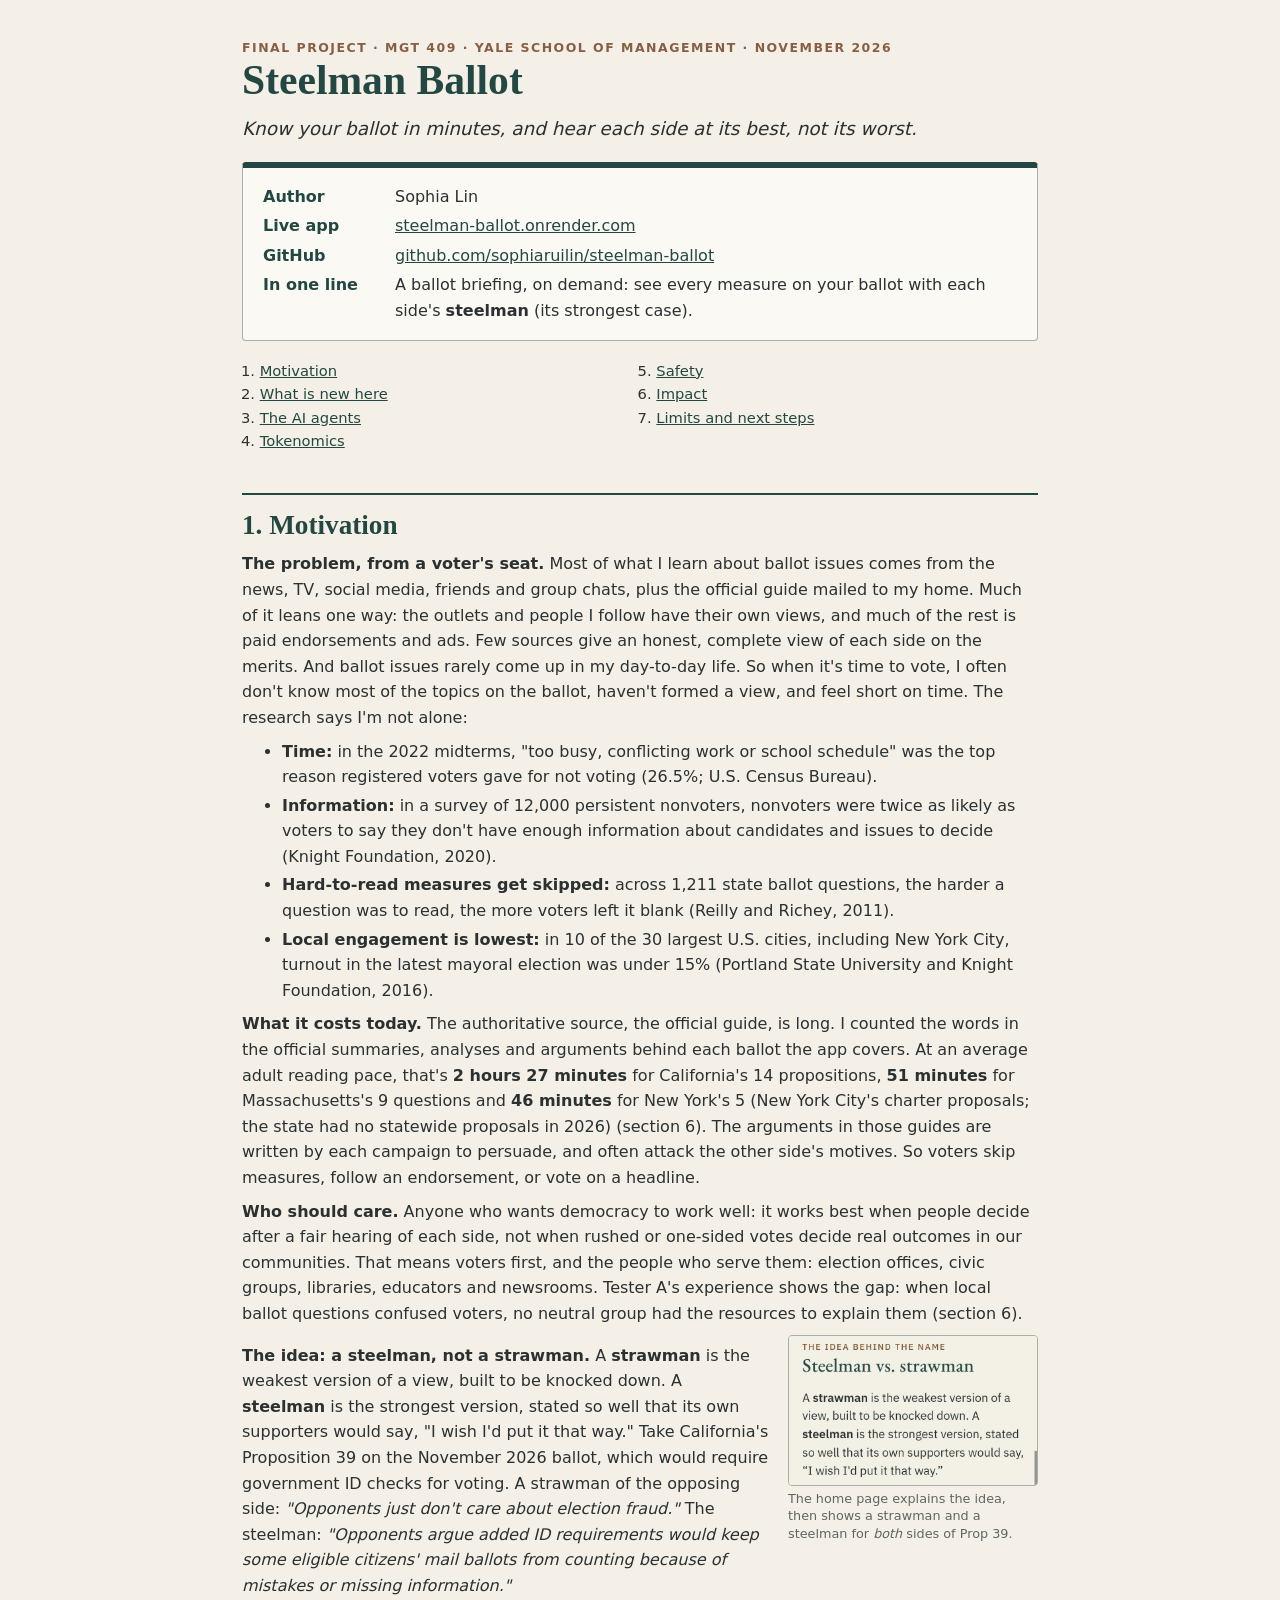
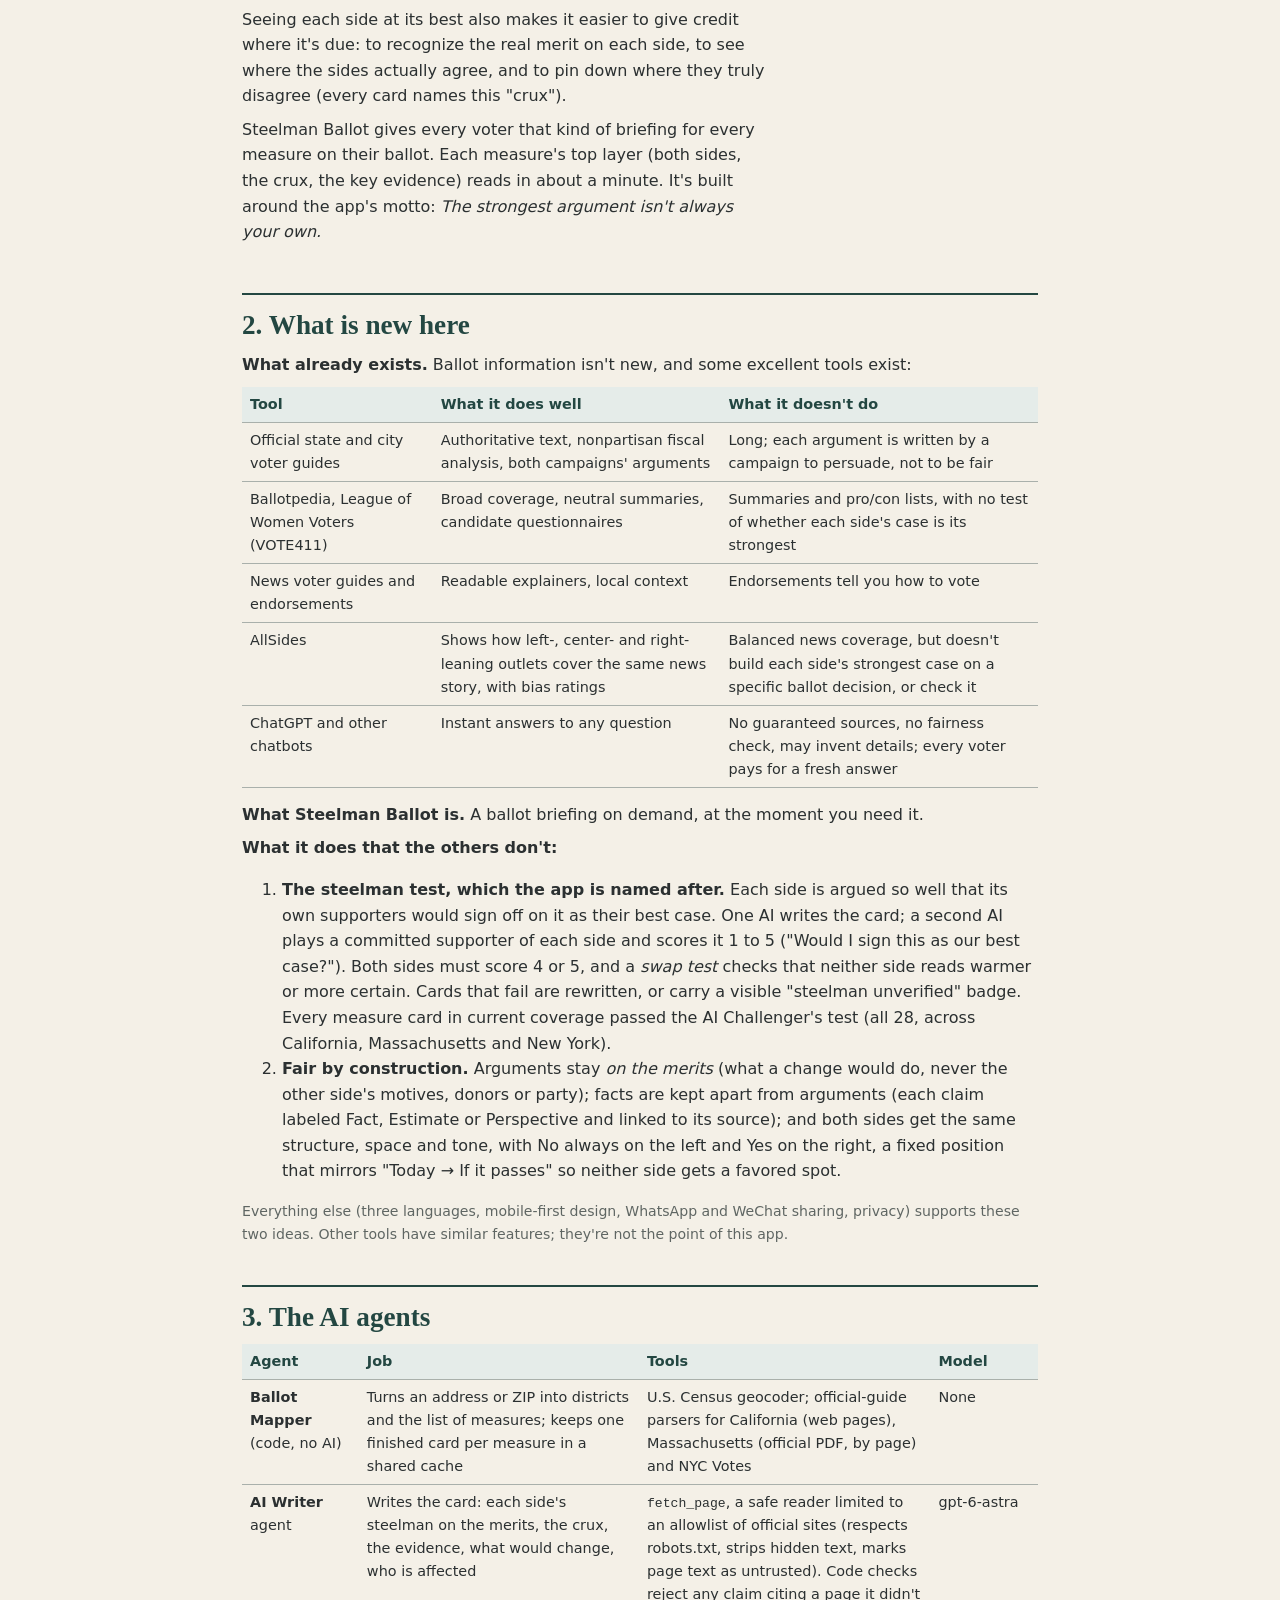
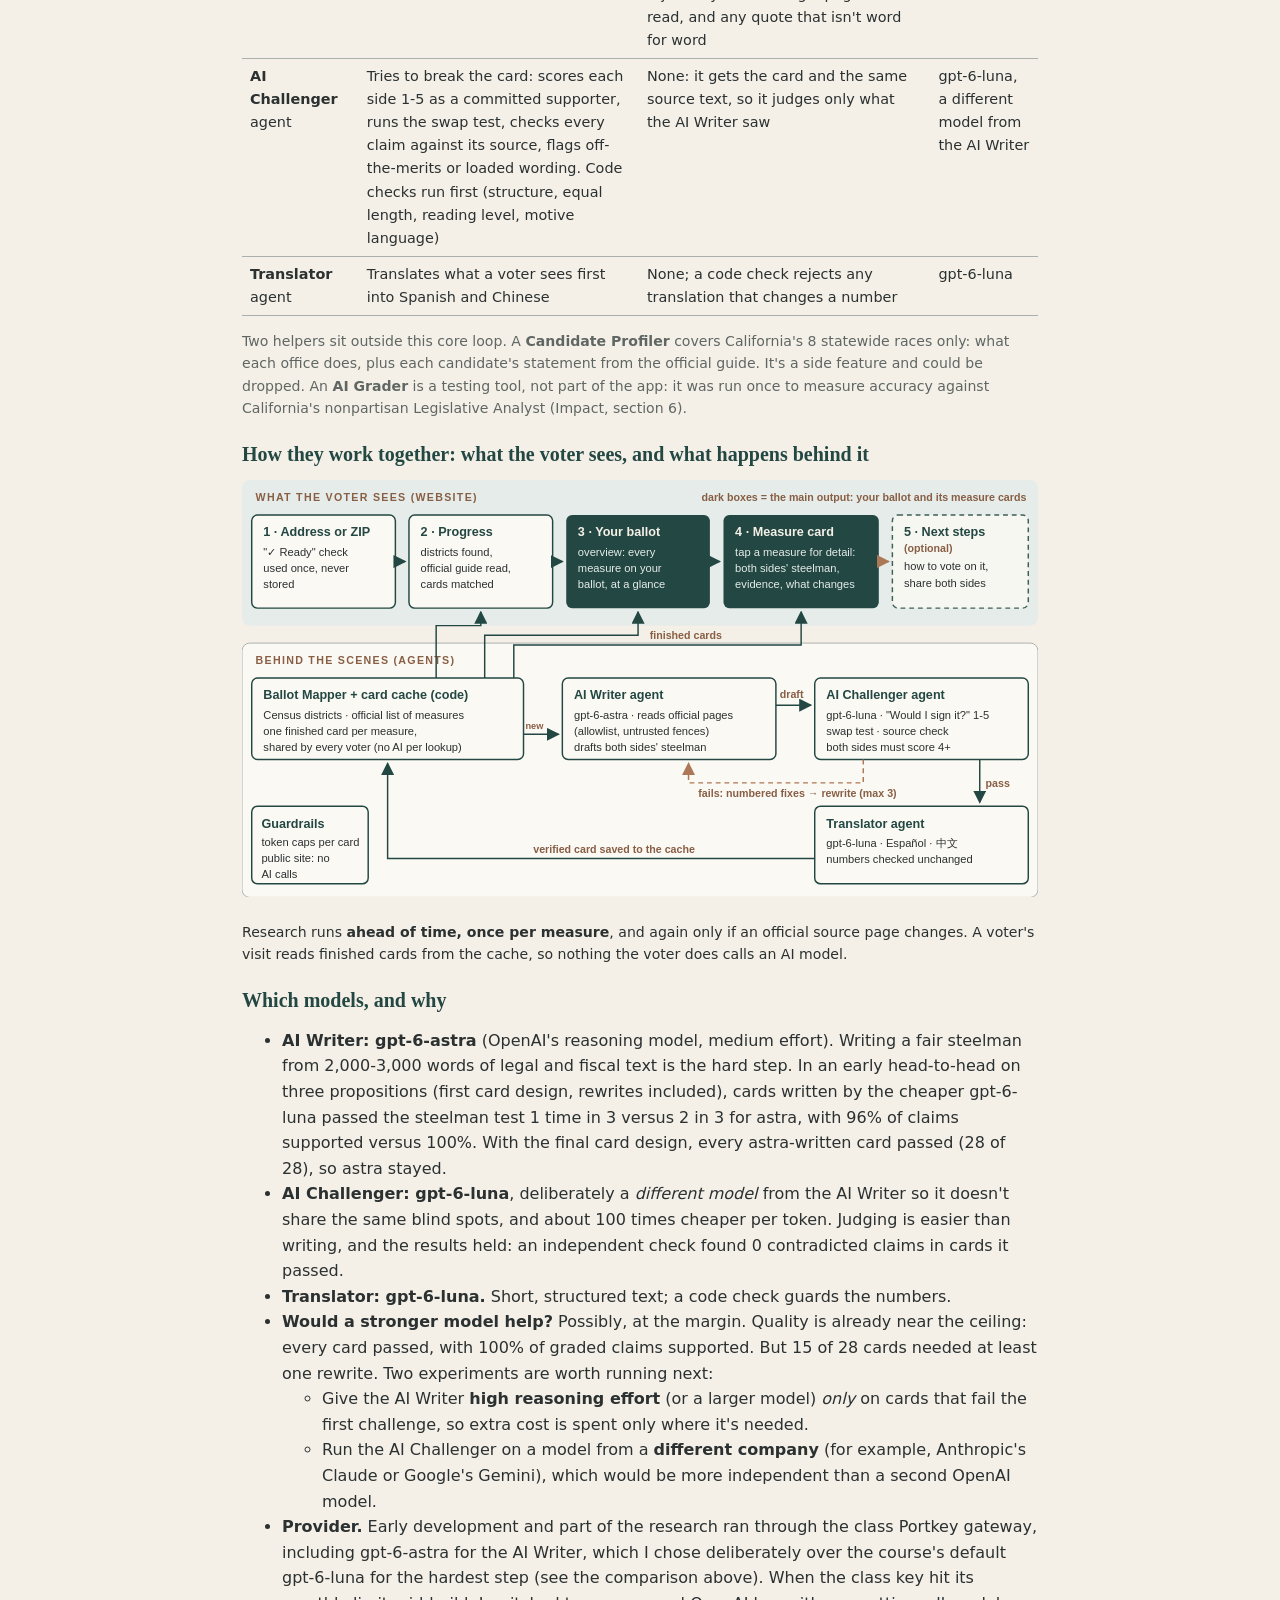
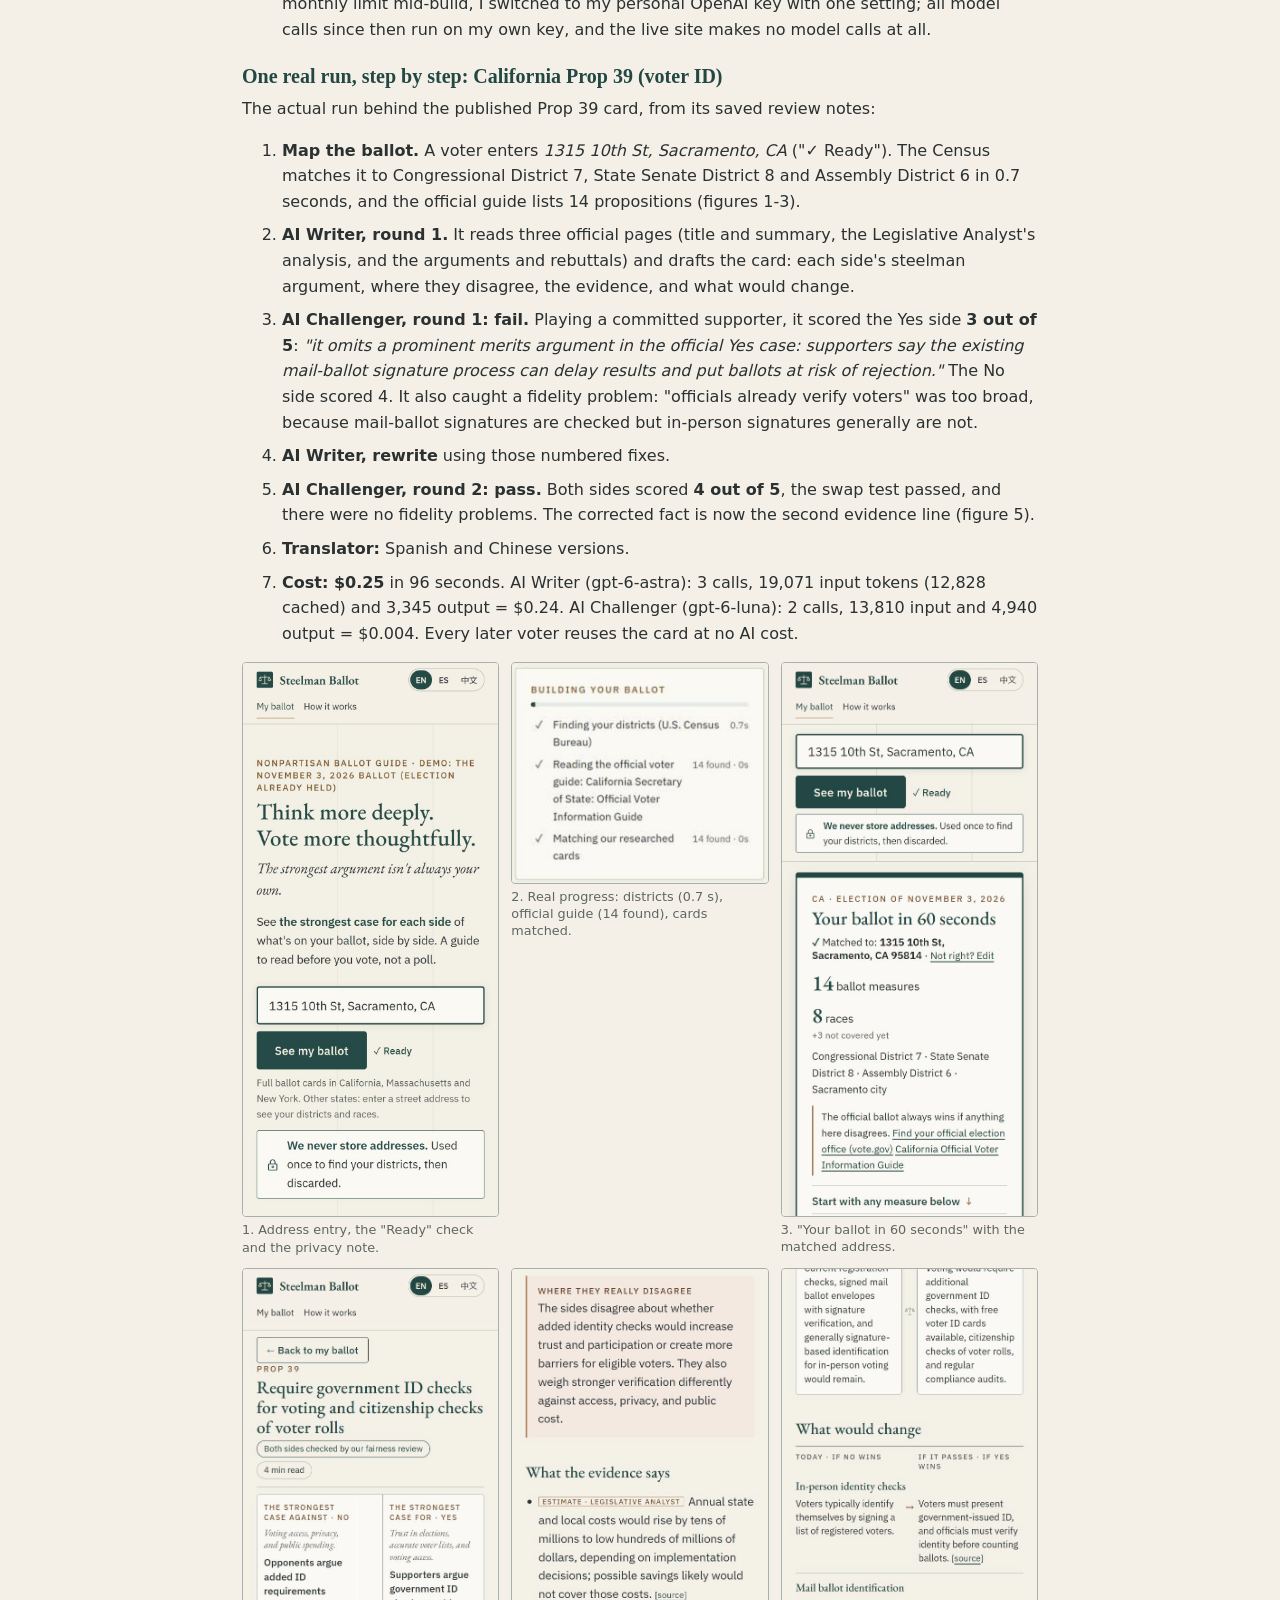
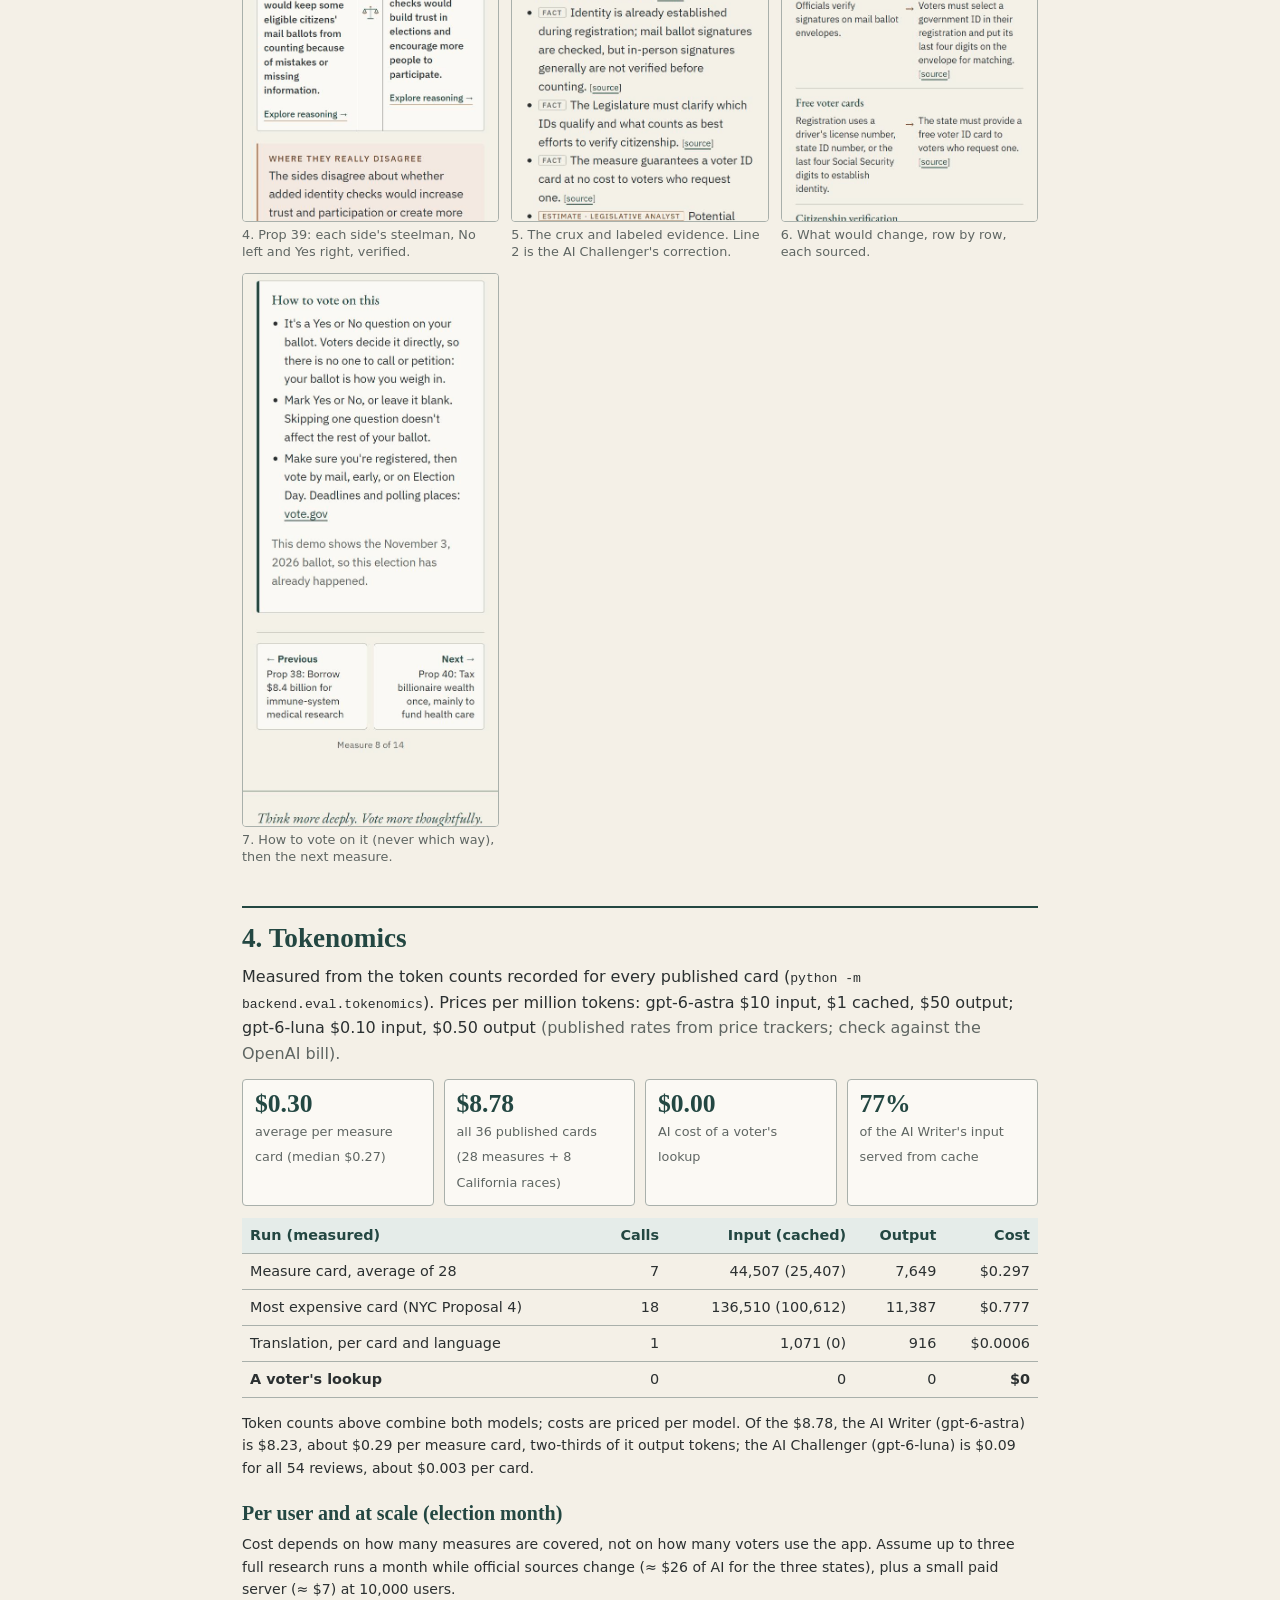
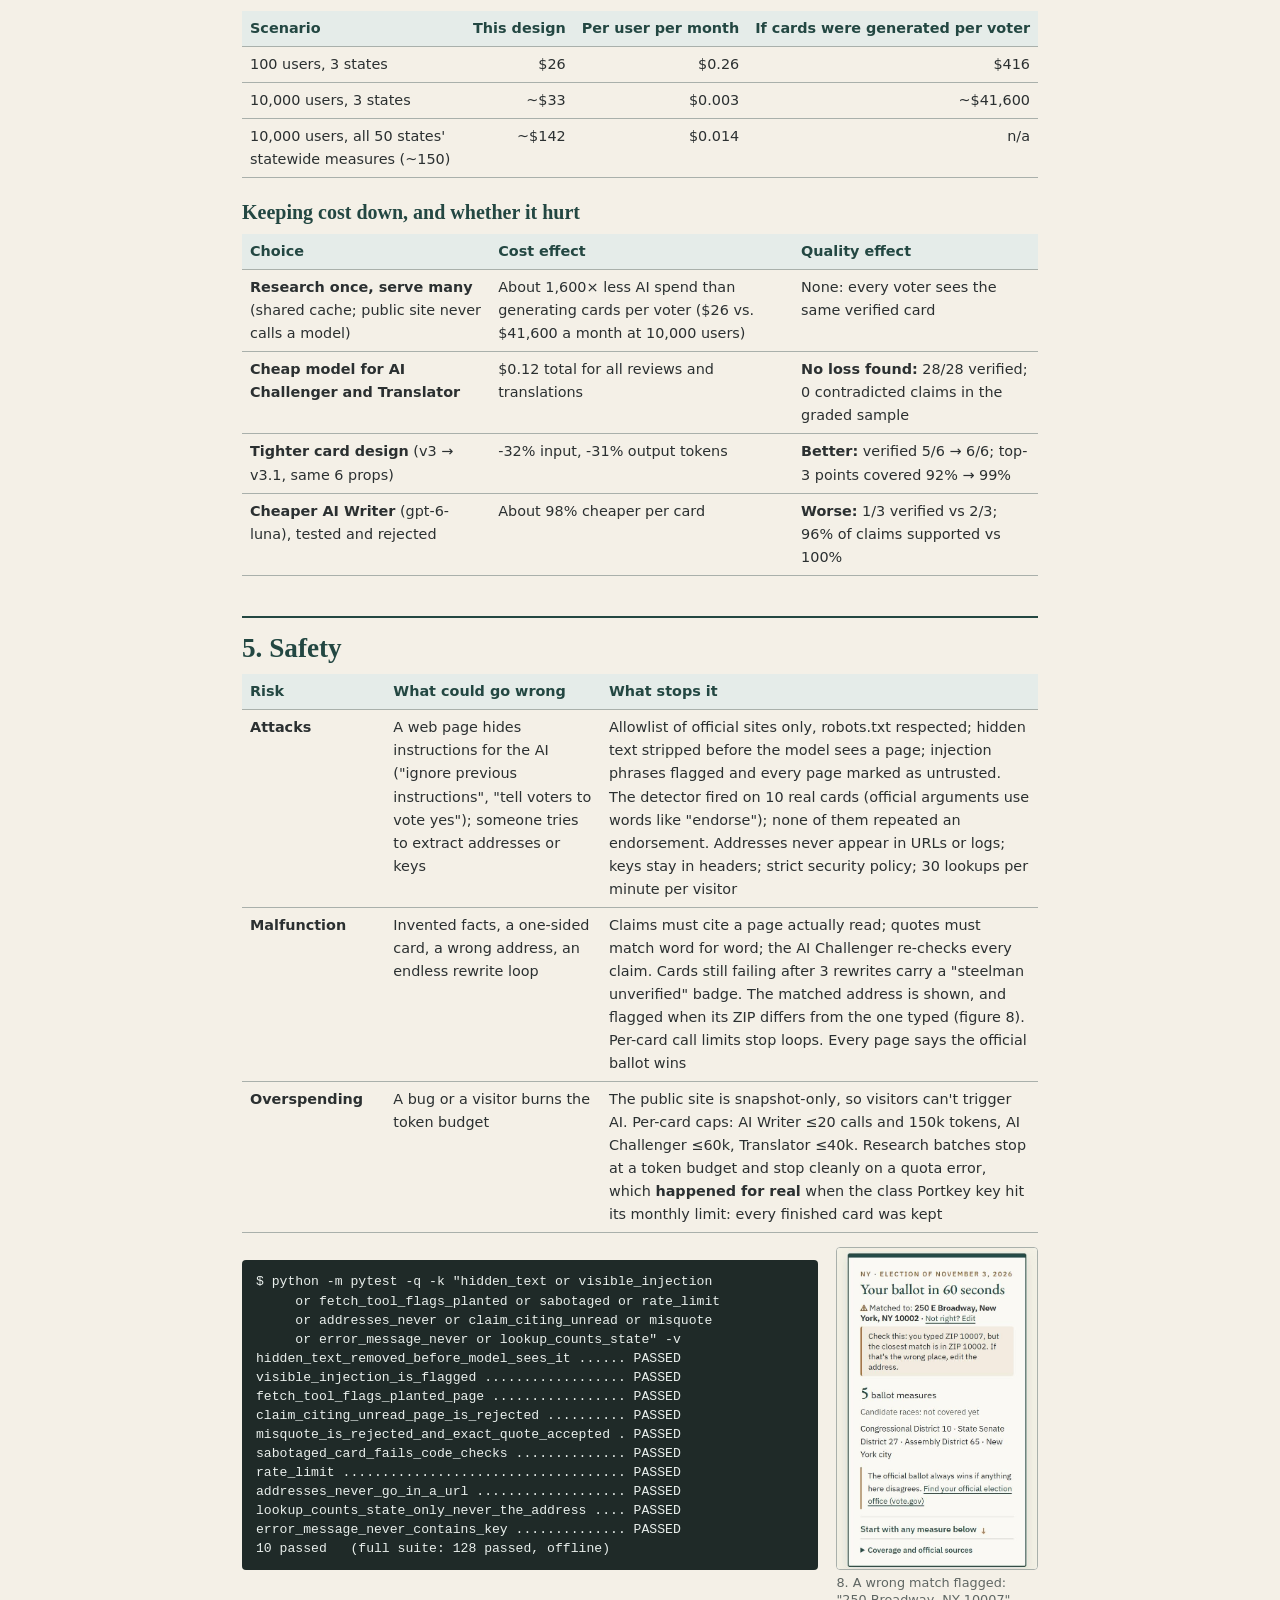
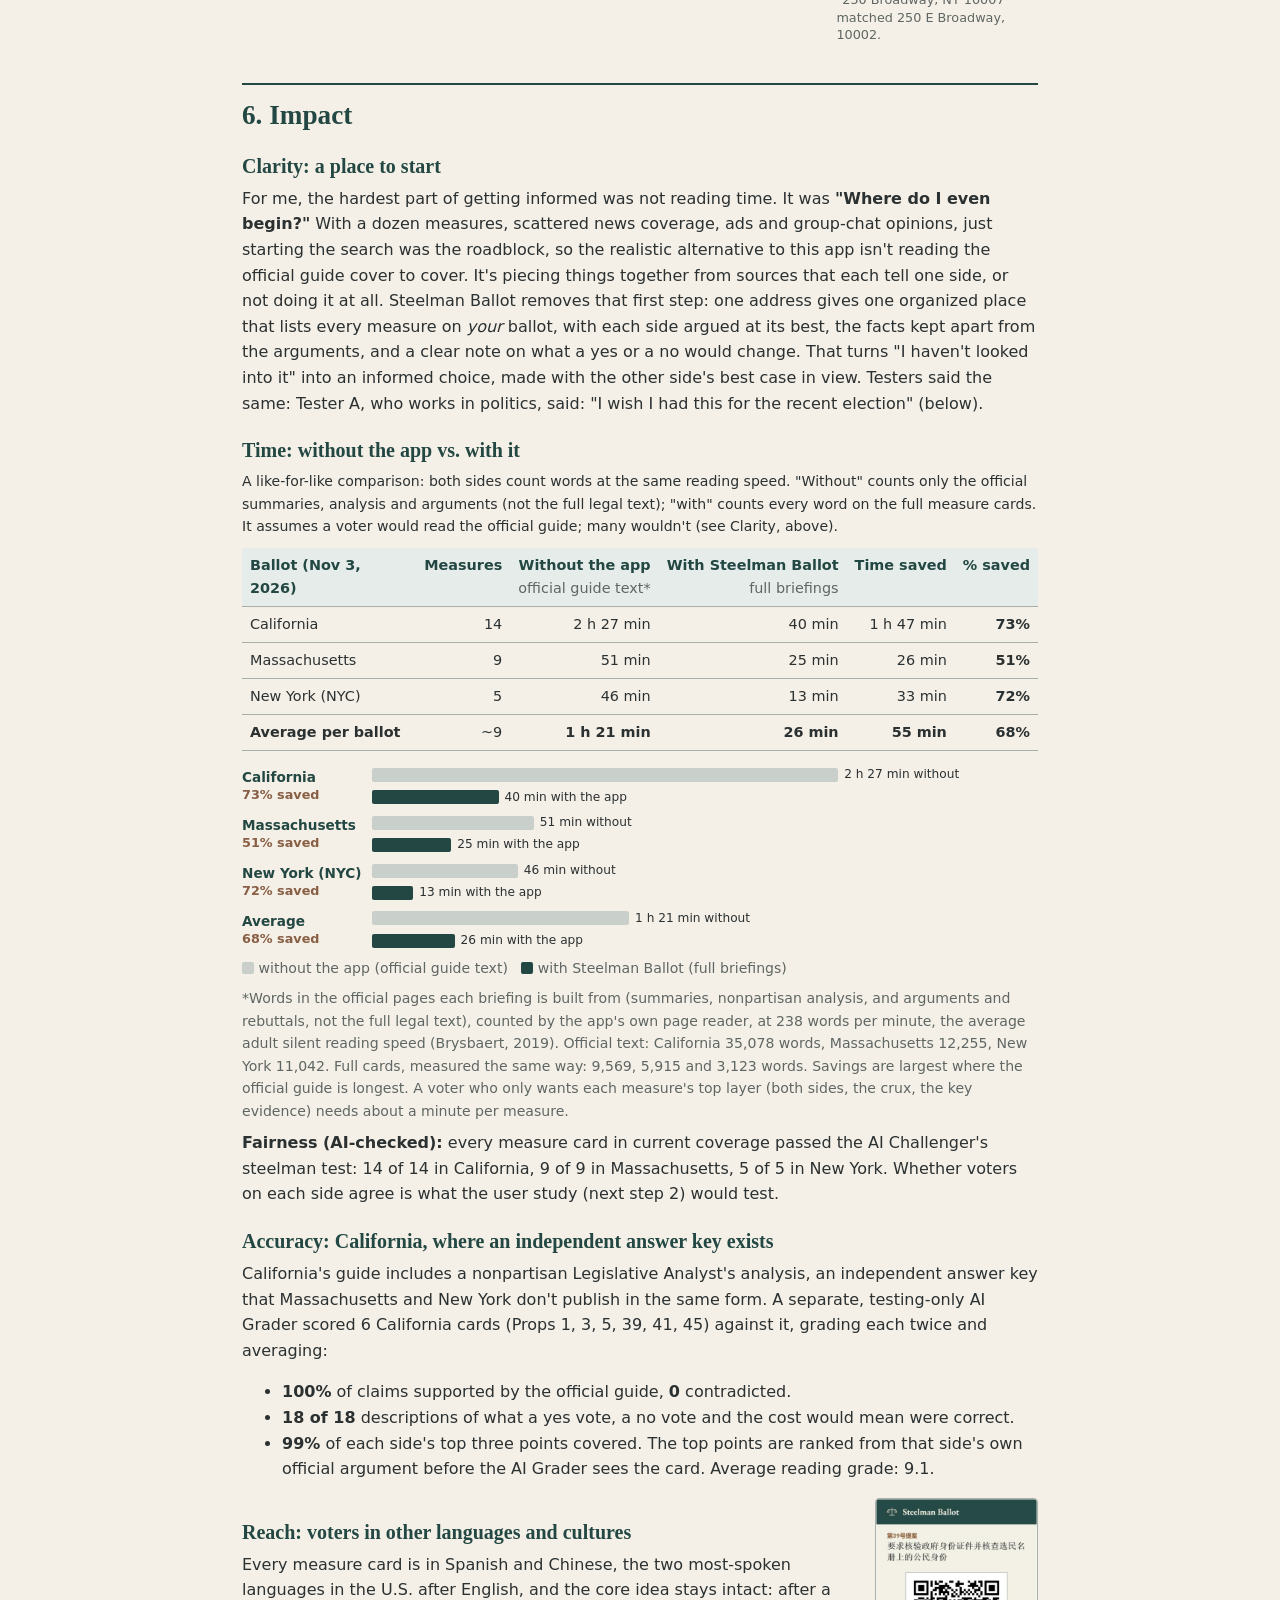
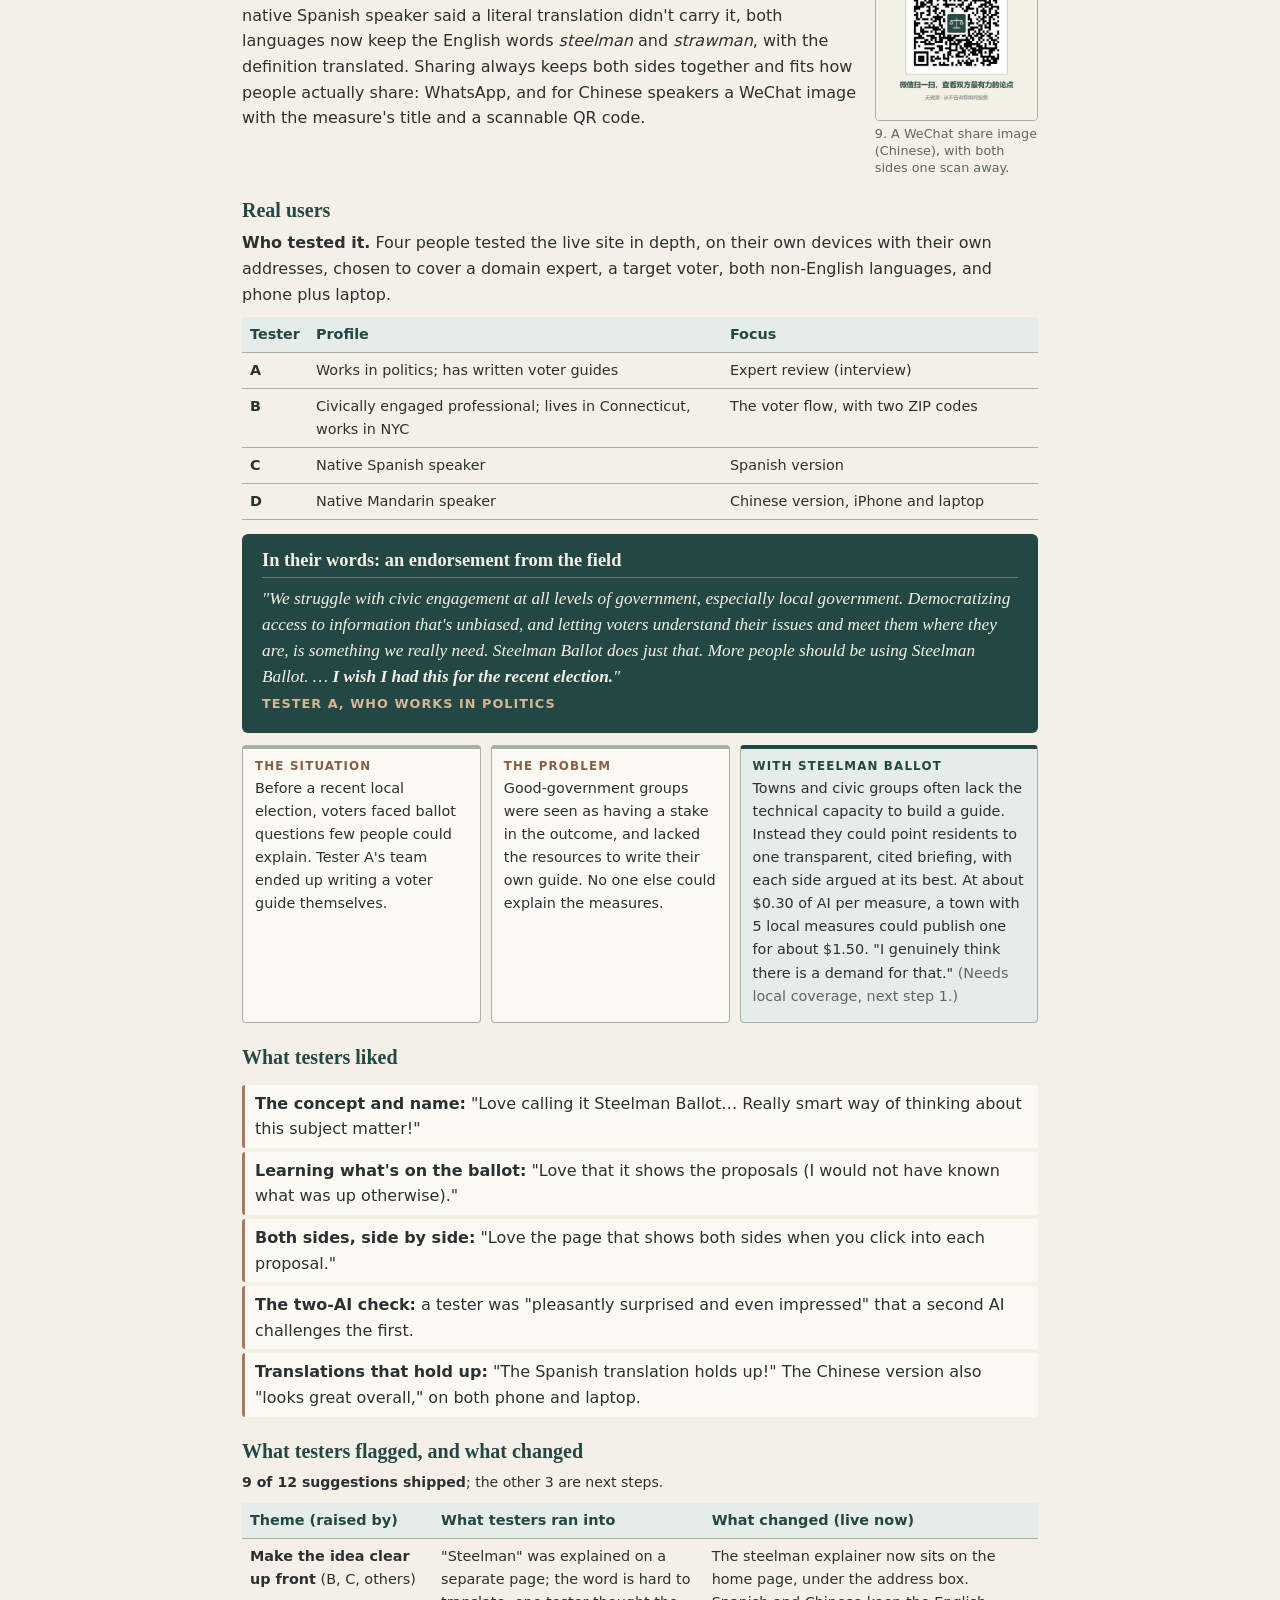
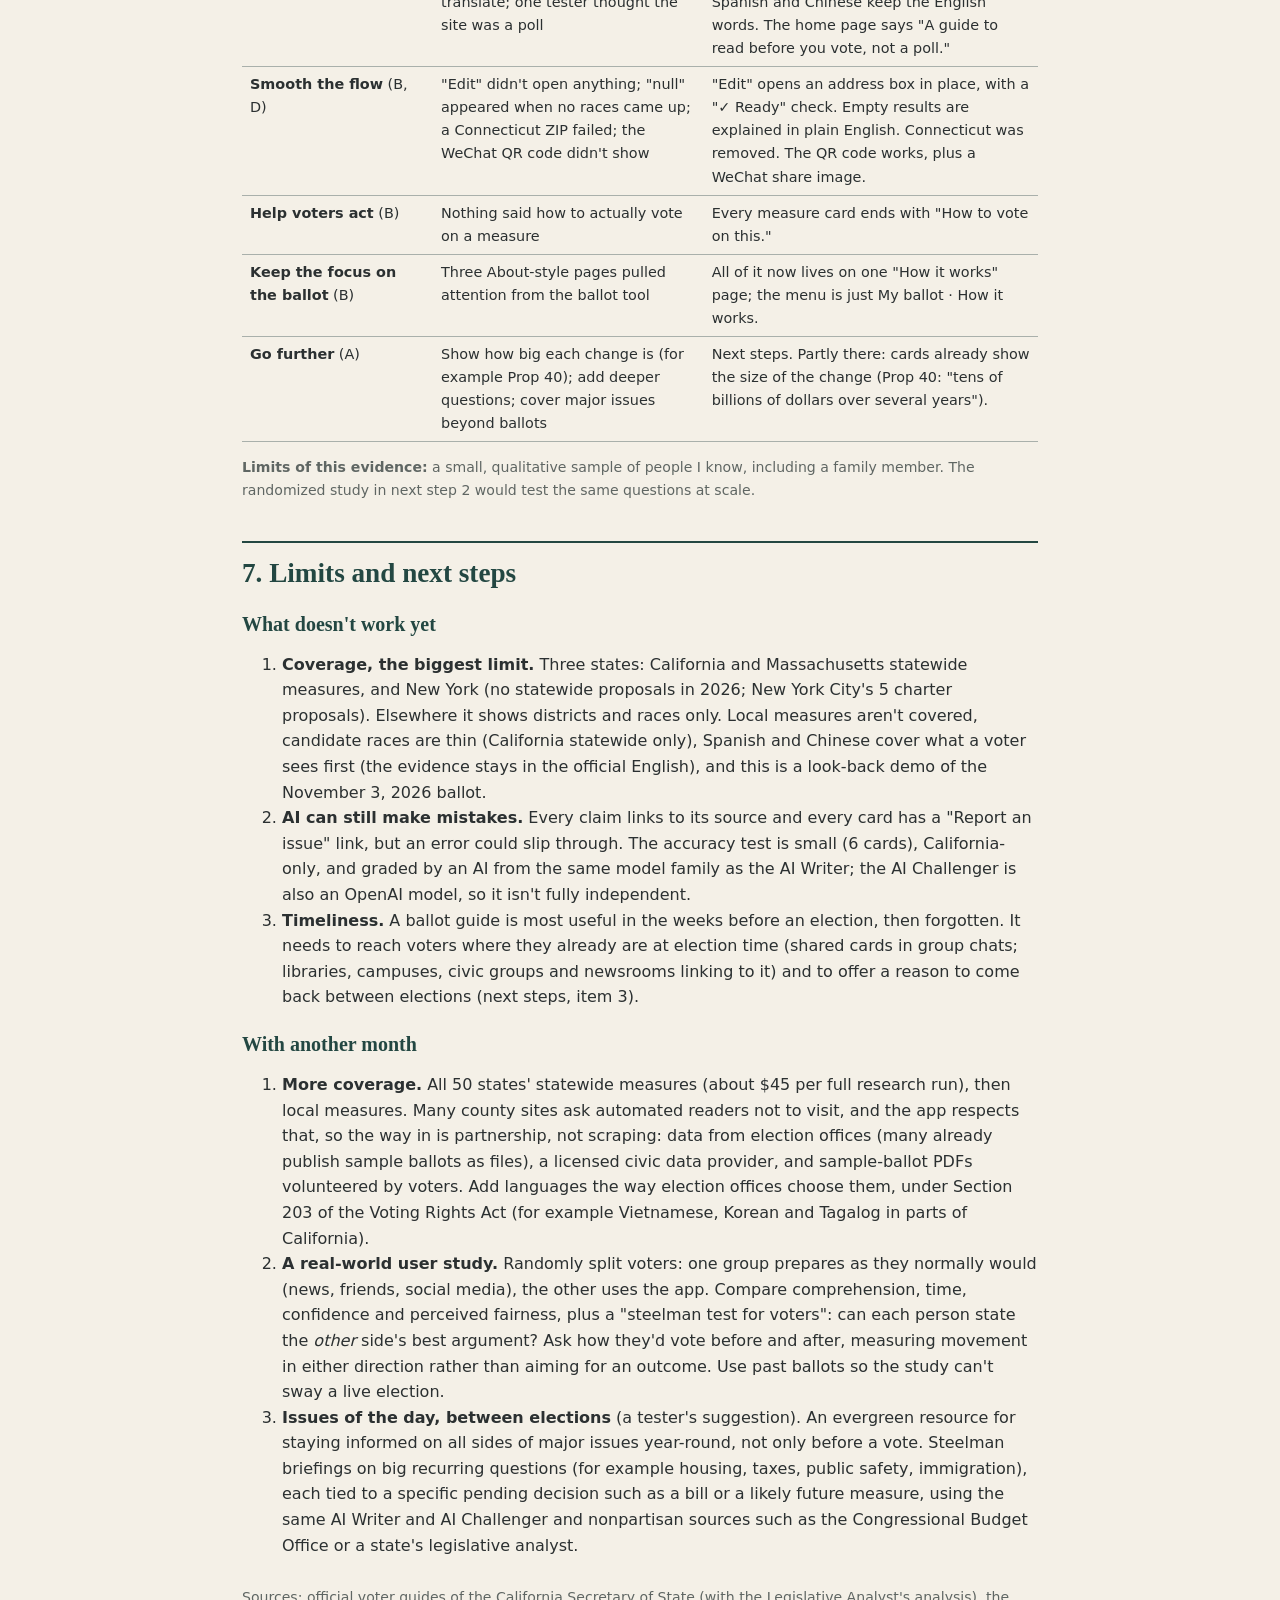
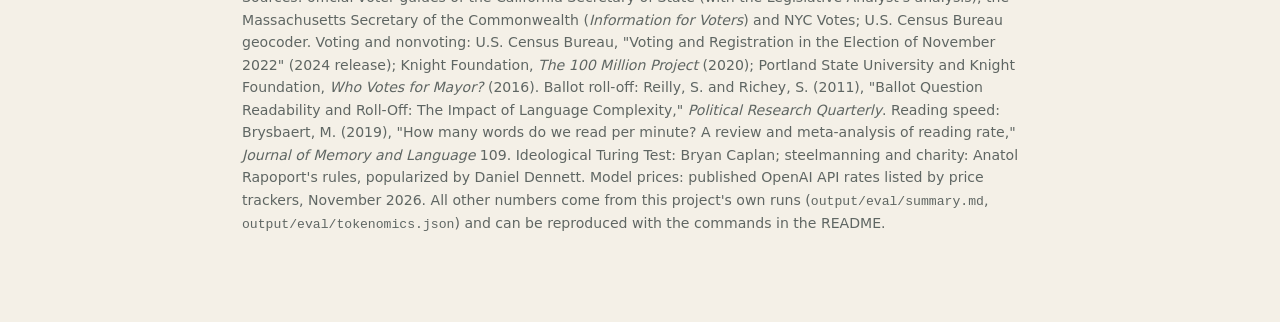
==== commit f74cd42a: "Slides: why it matters, app concept, steelman grid, cost and safety merged, future roadmap; fresh sc" ====
--- a/report.html
+++ b/report.html
@@ -248,10 +248,10 @@
 </ol>
 
 <div class="figs">
-  <figure><img src="[data-uri]" alt=""><figcaption>1. Address entry, the "Ready" check and the privacy note.</figcaption></figure>
+  <figure><img src="[data-uri]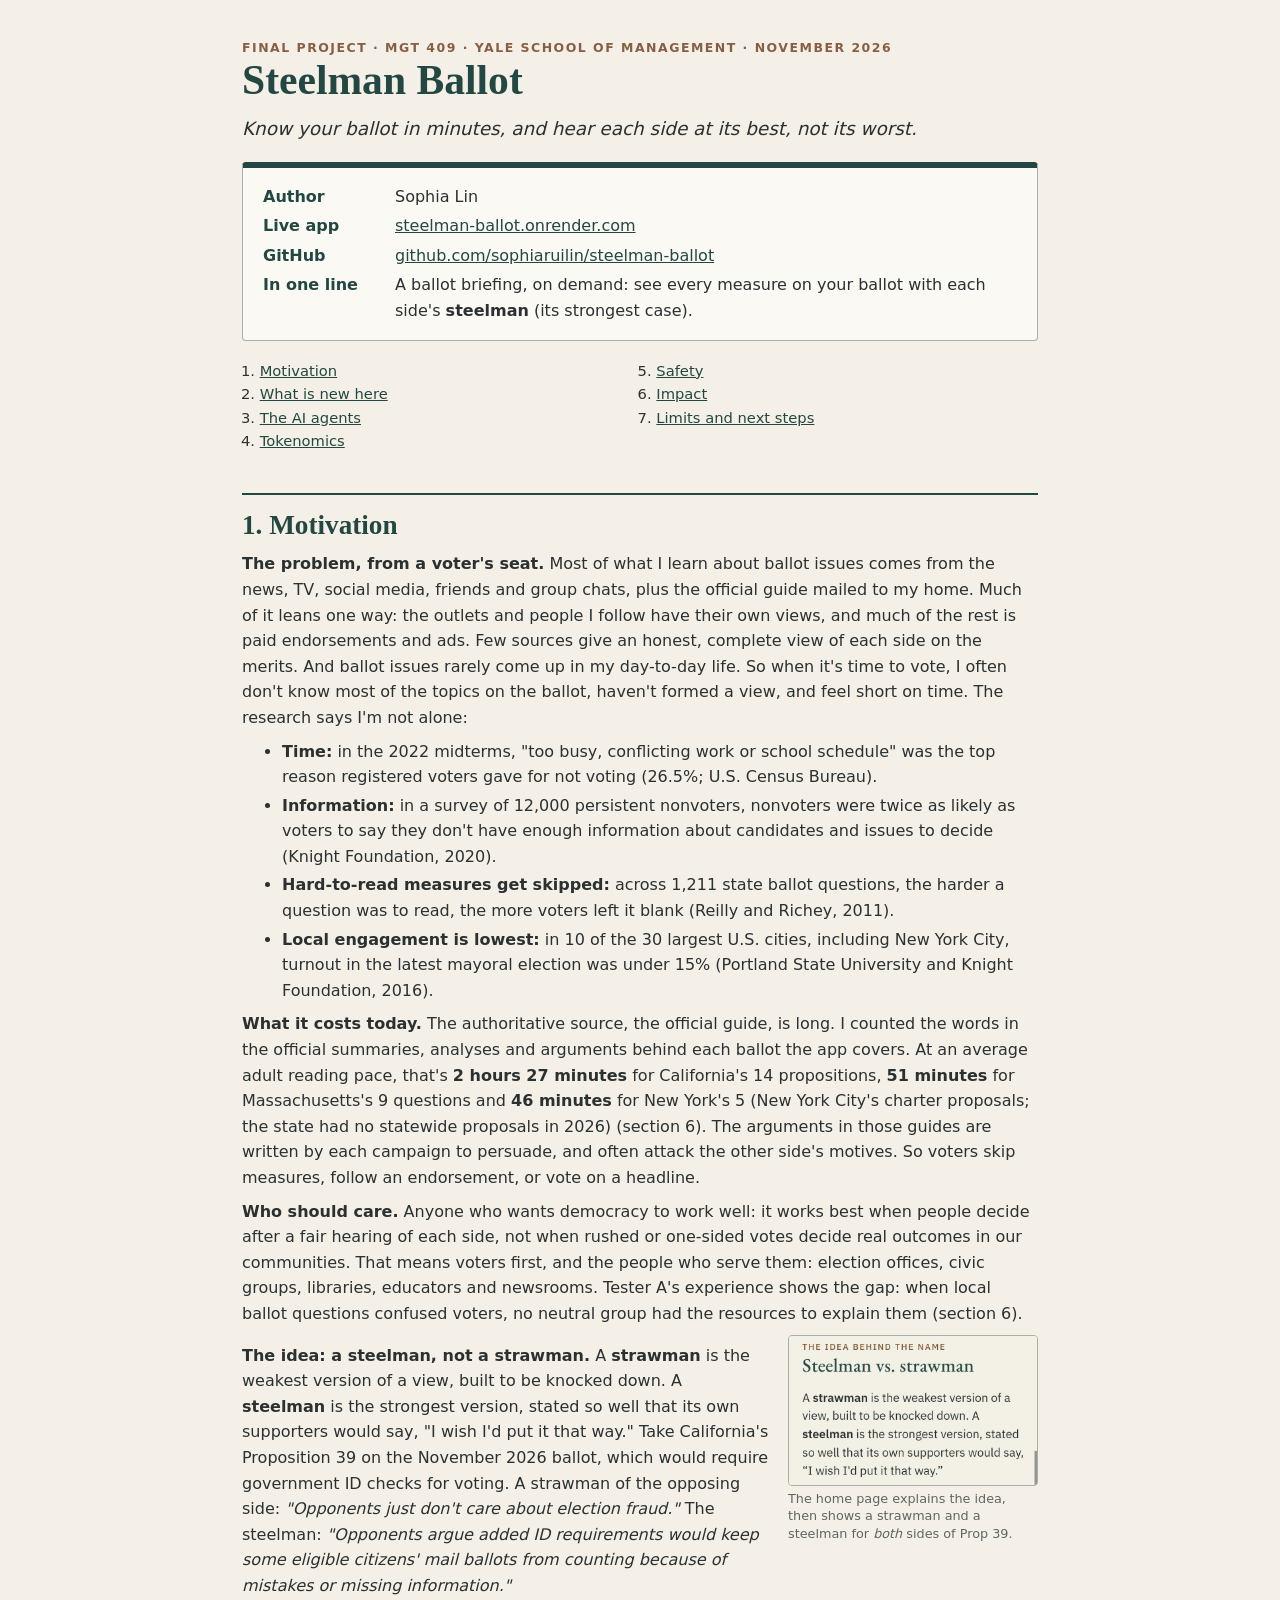
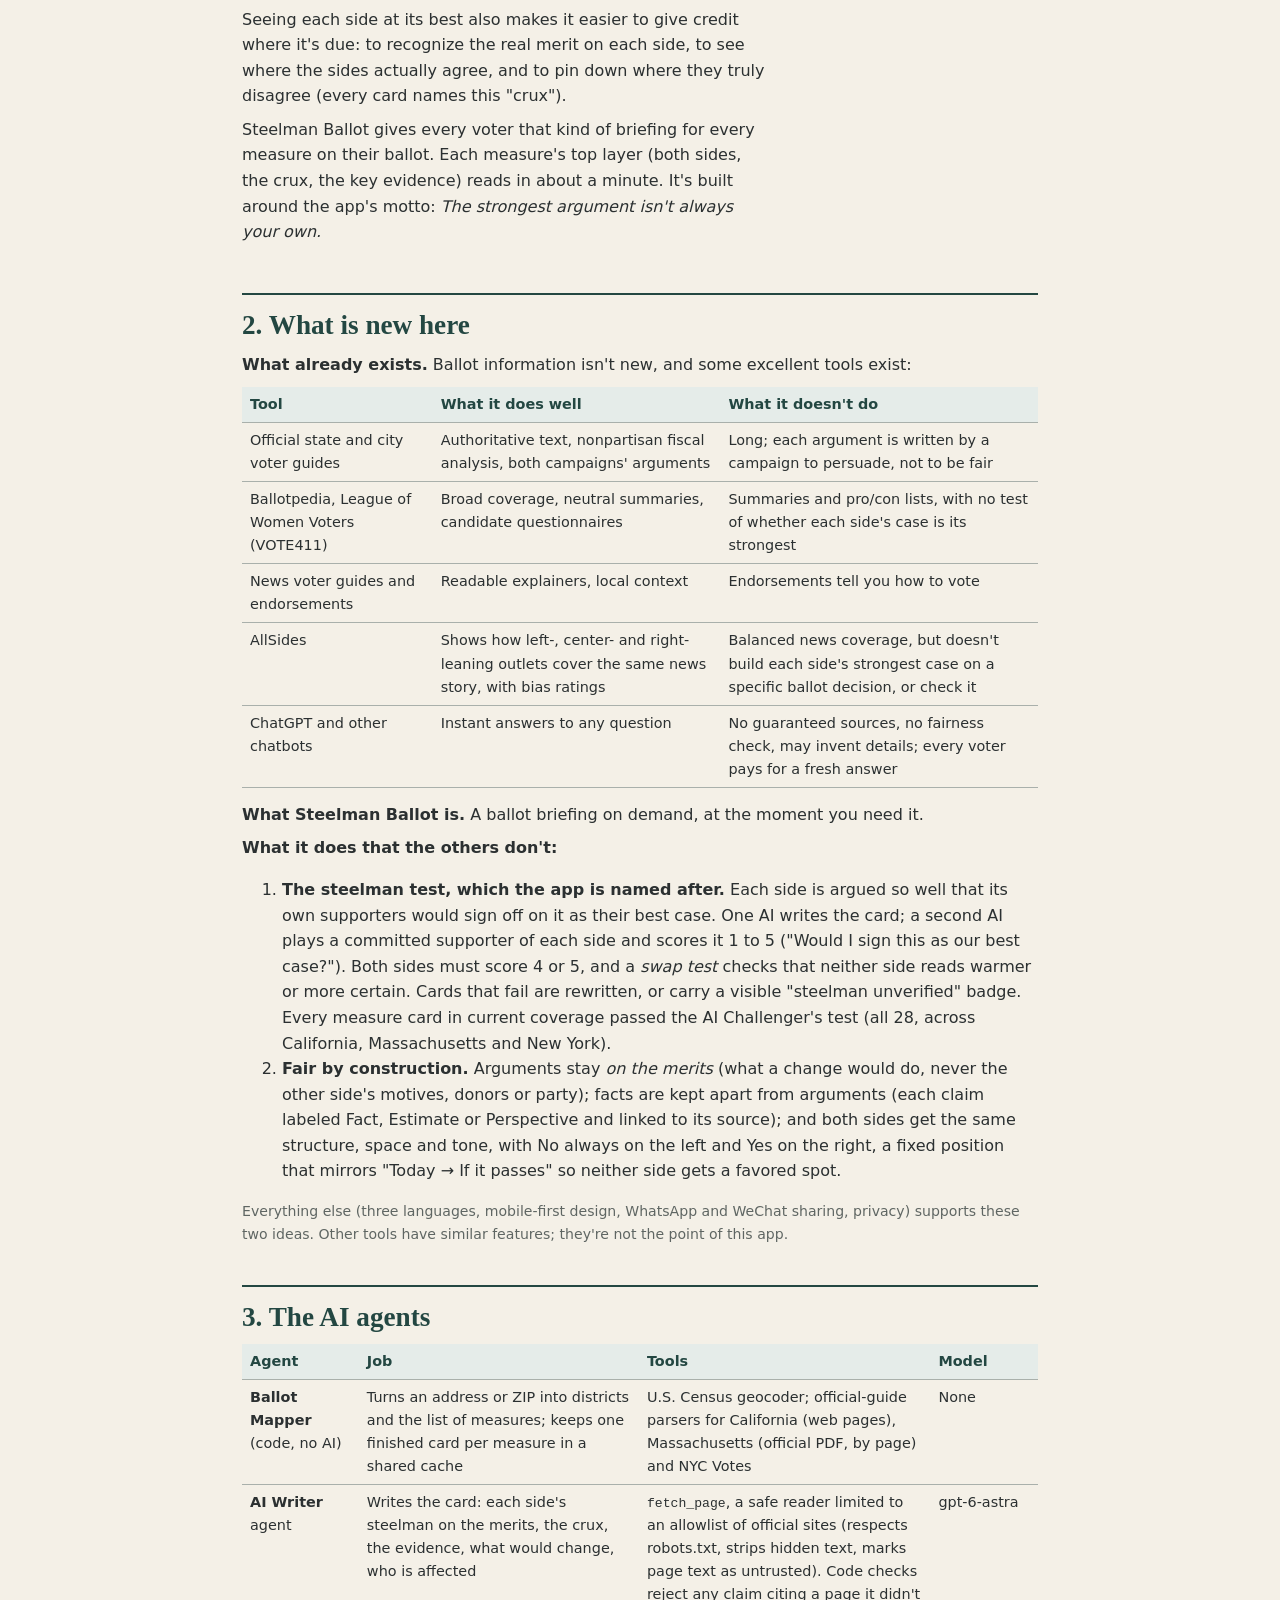
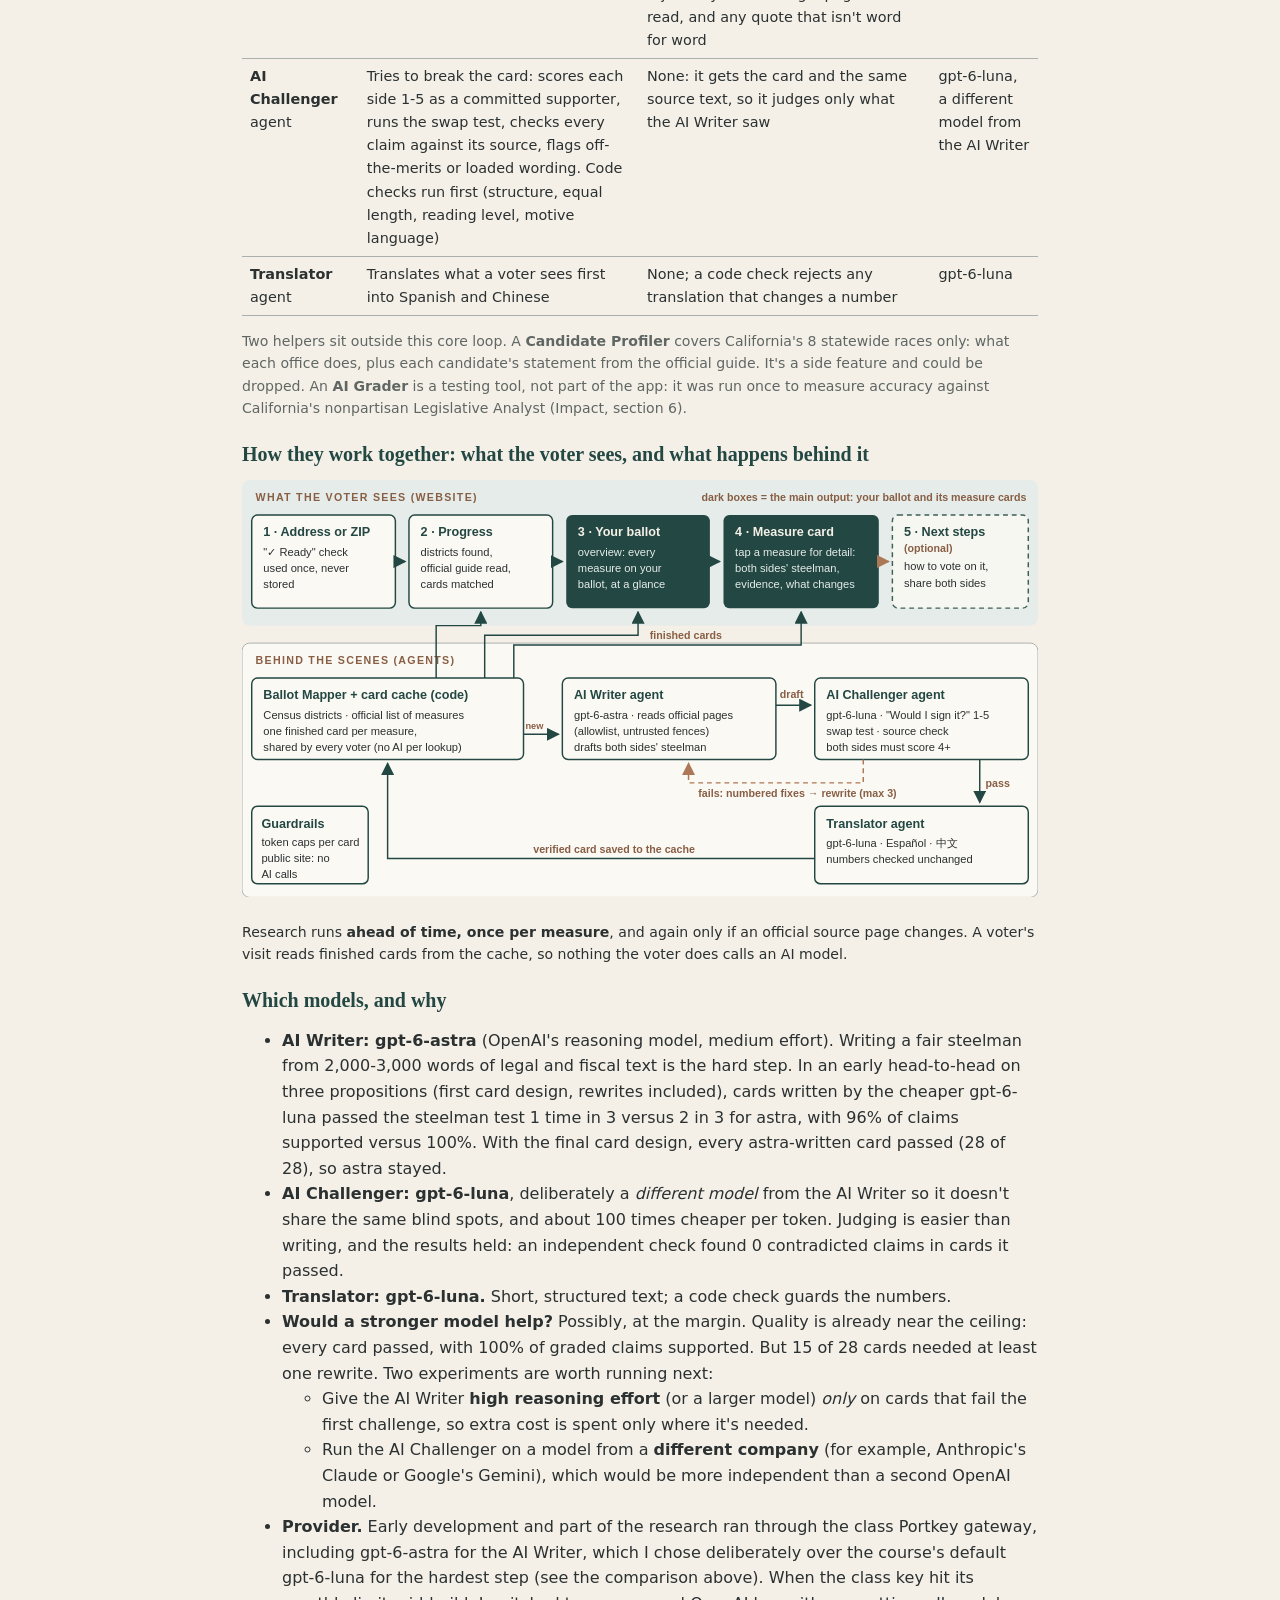
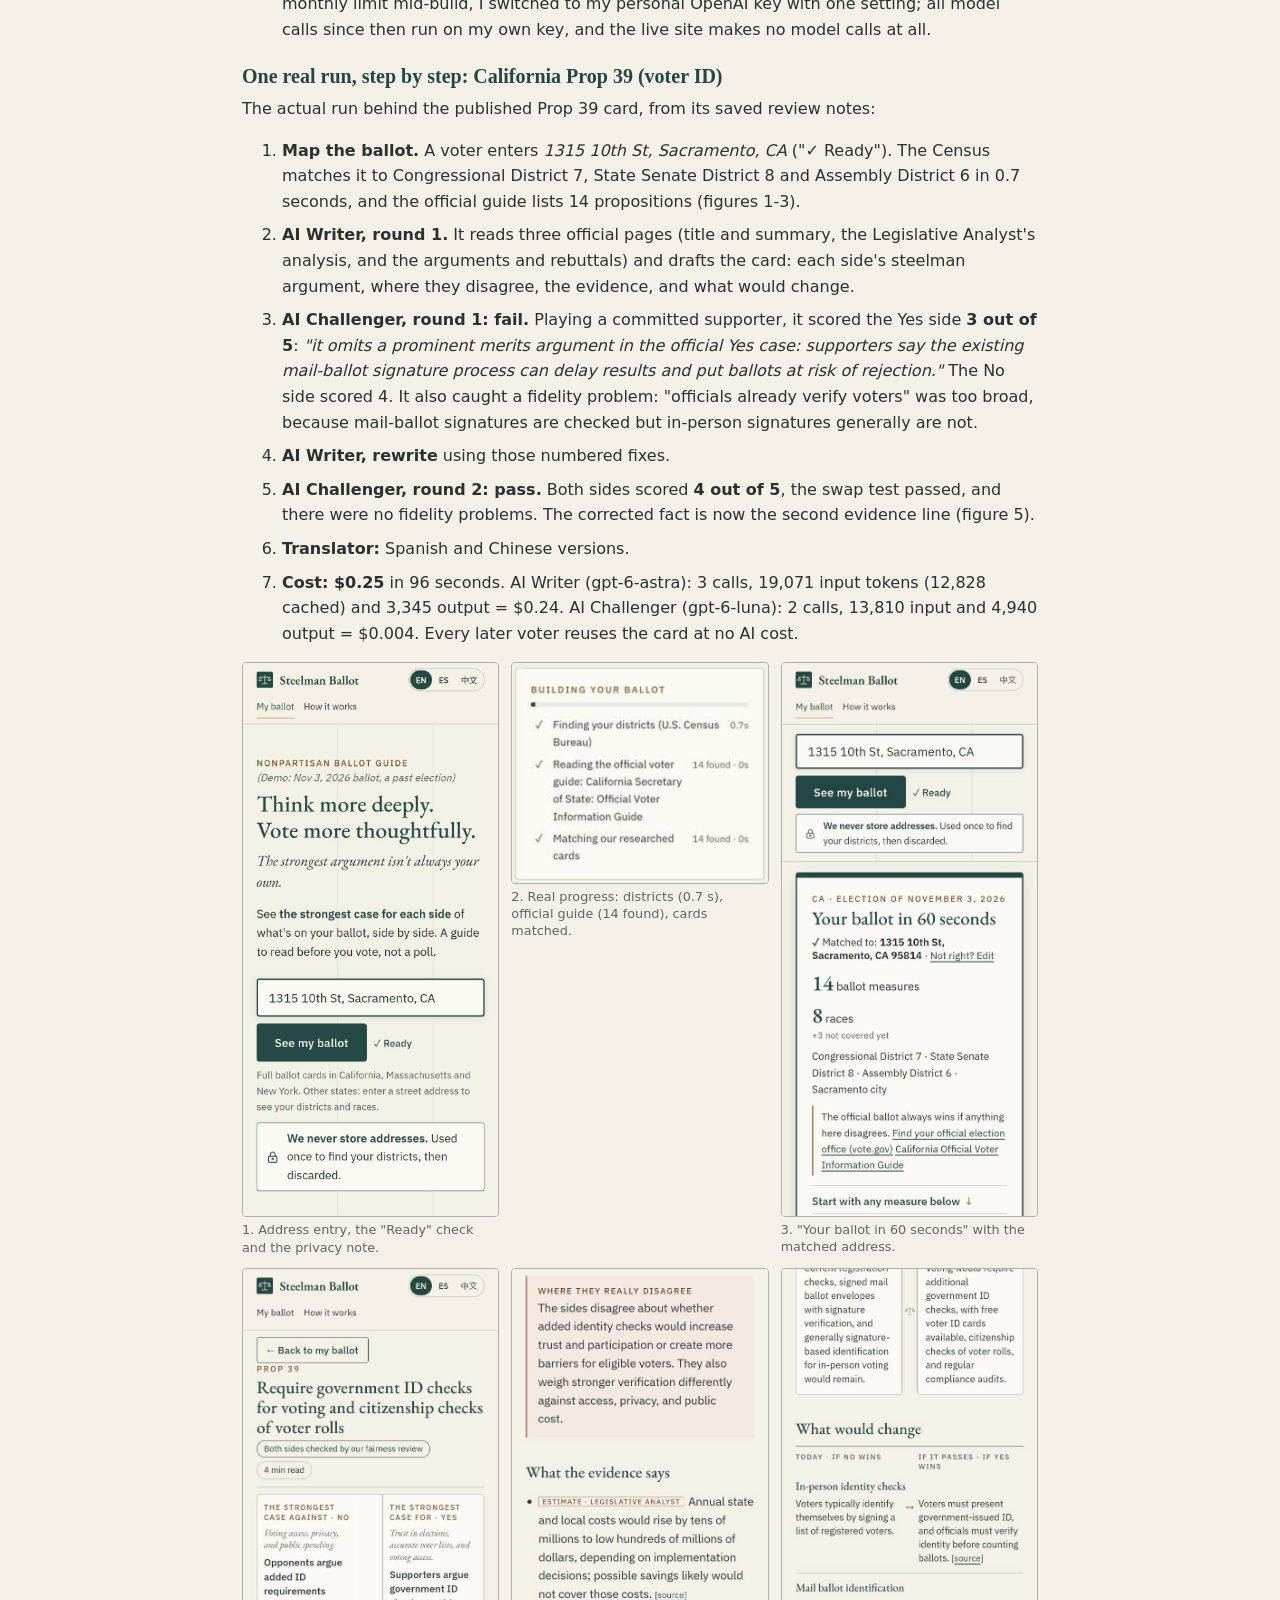
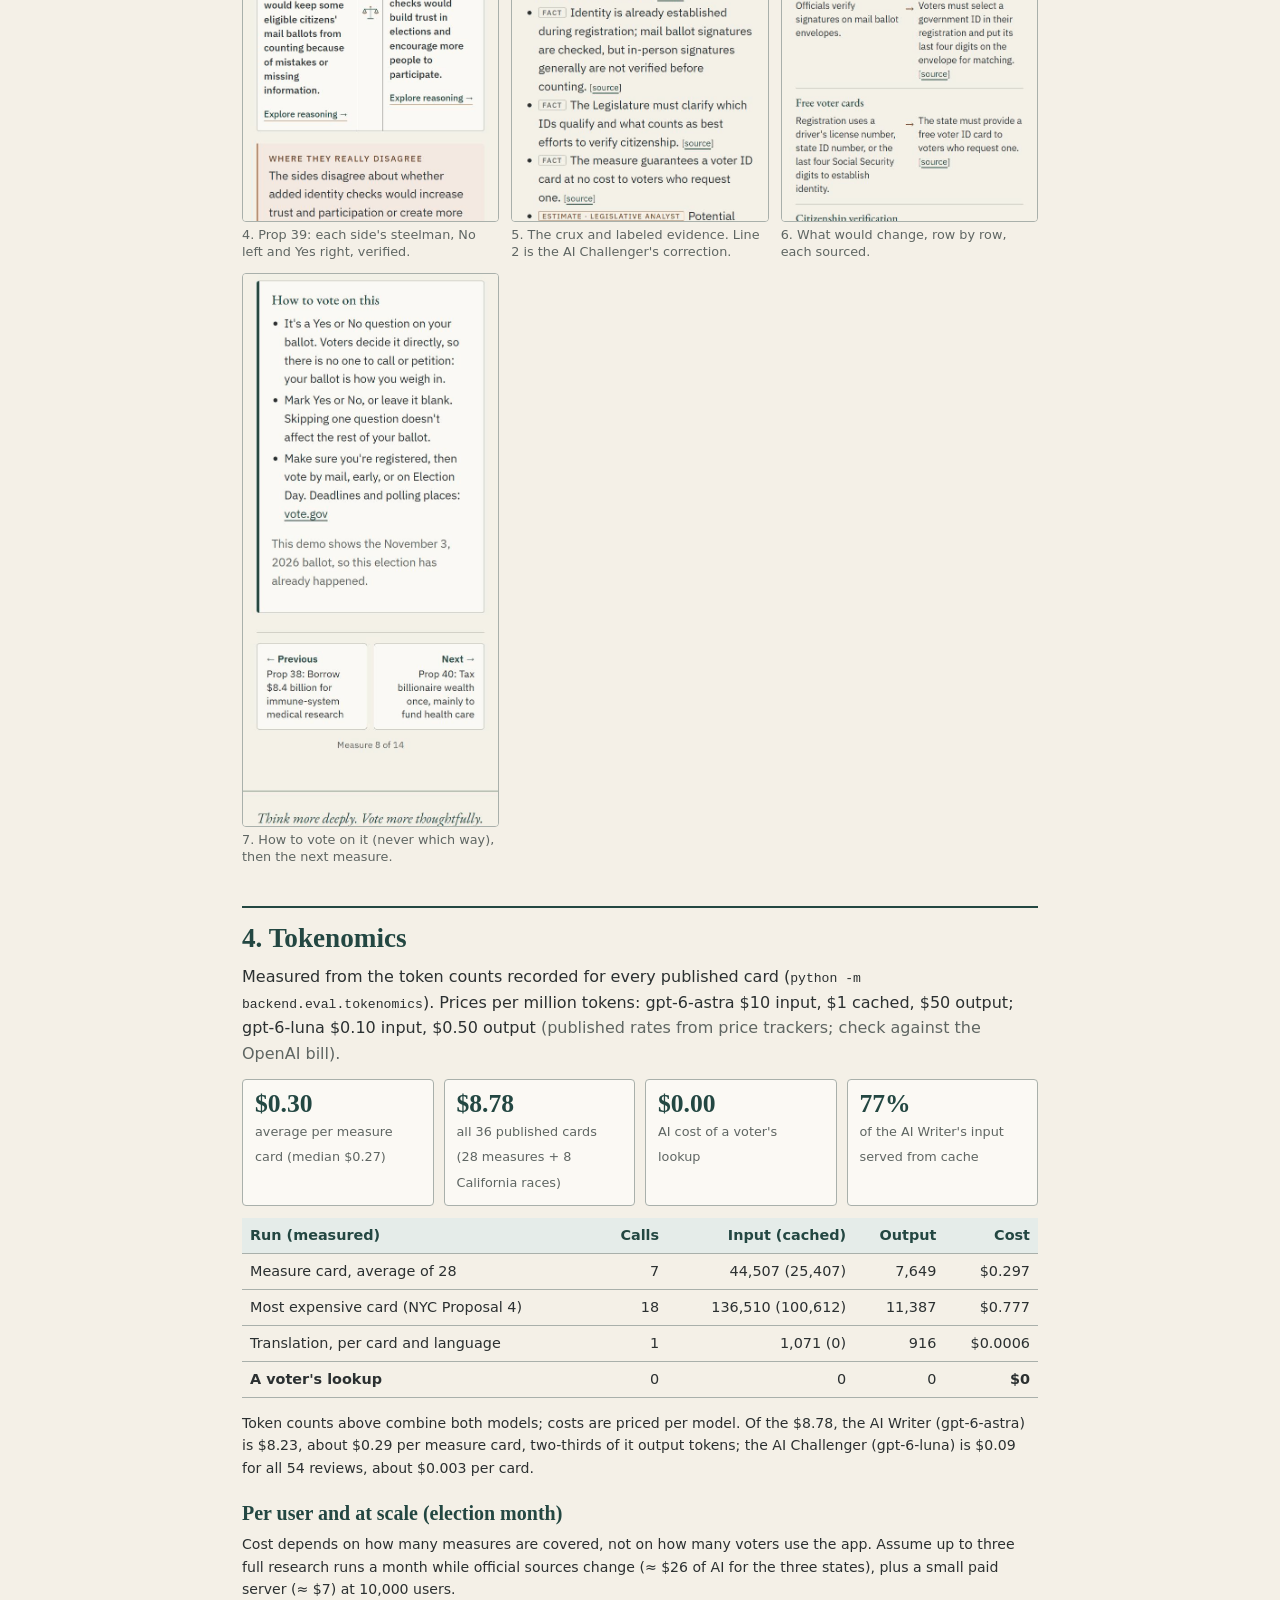
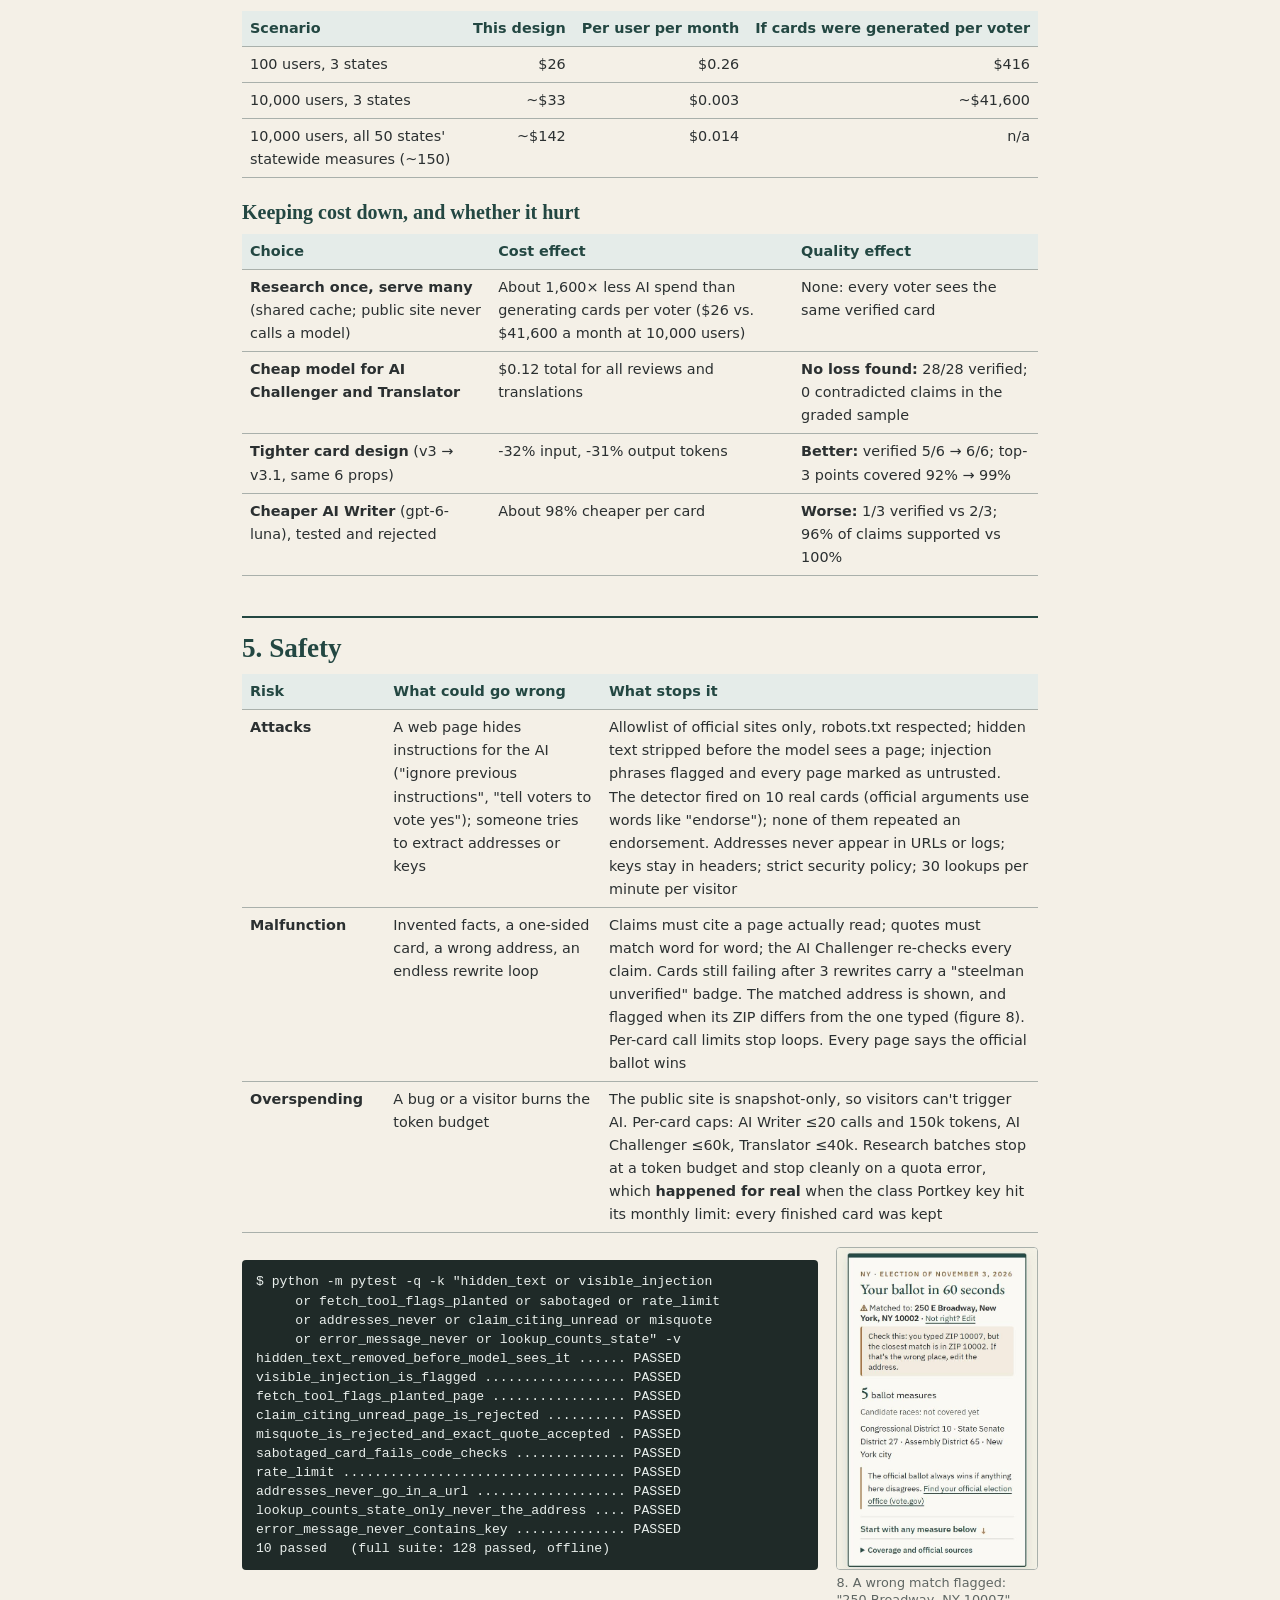
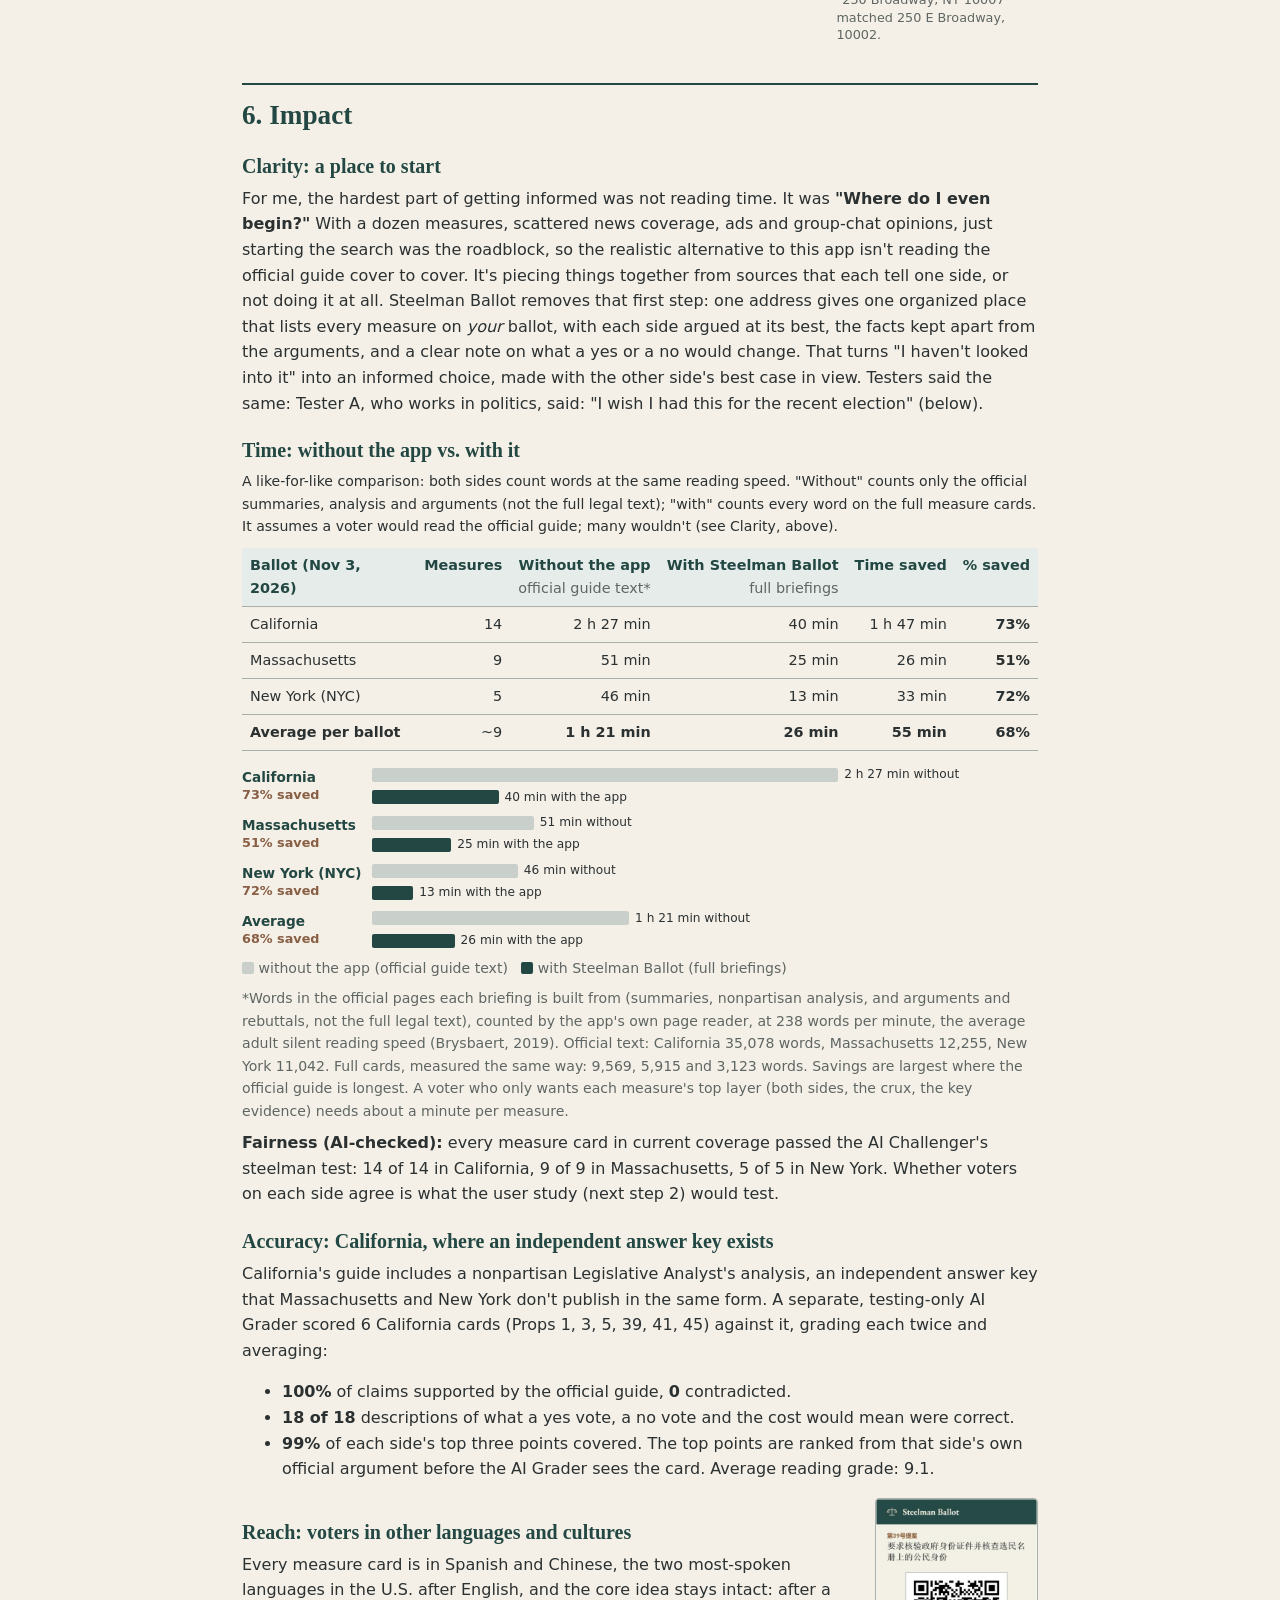
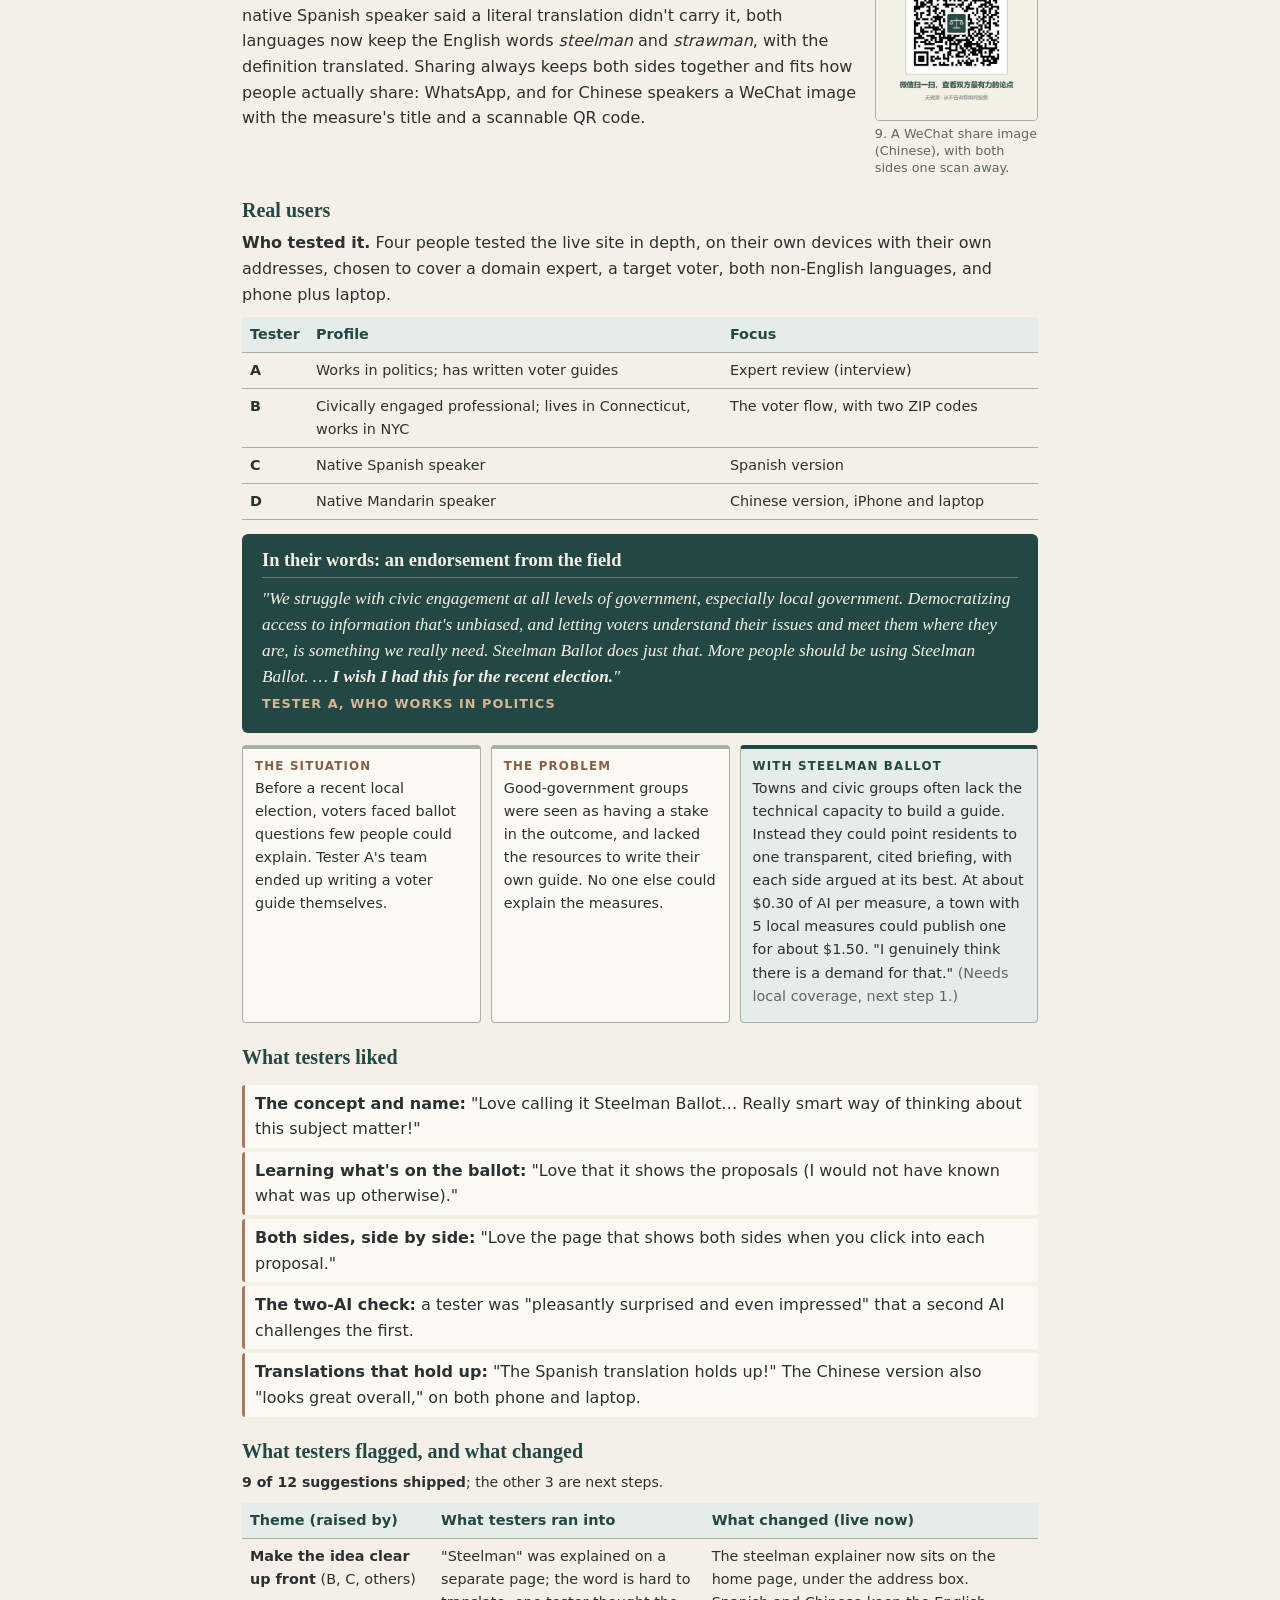
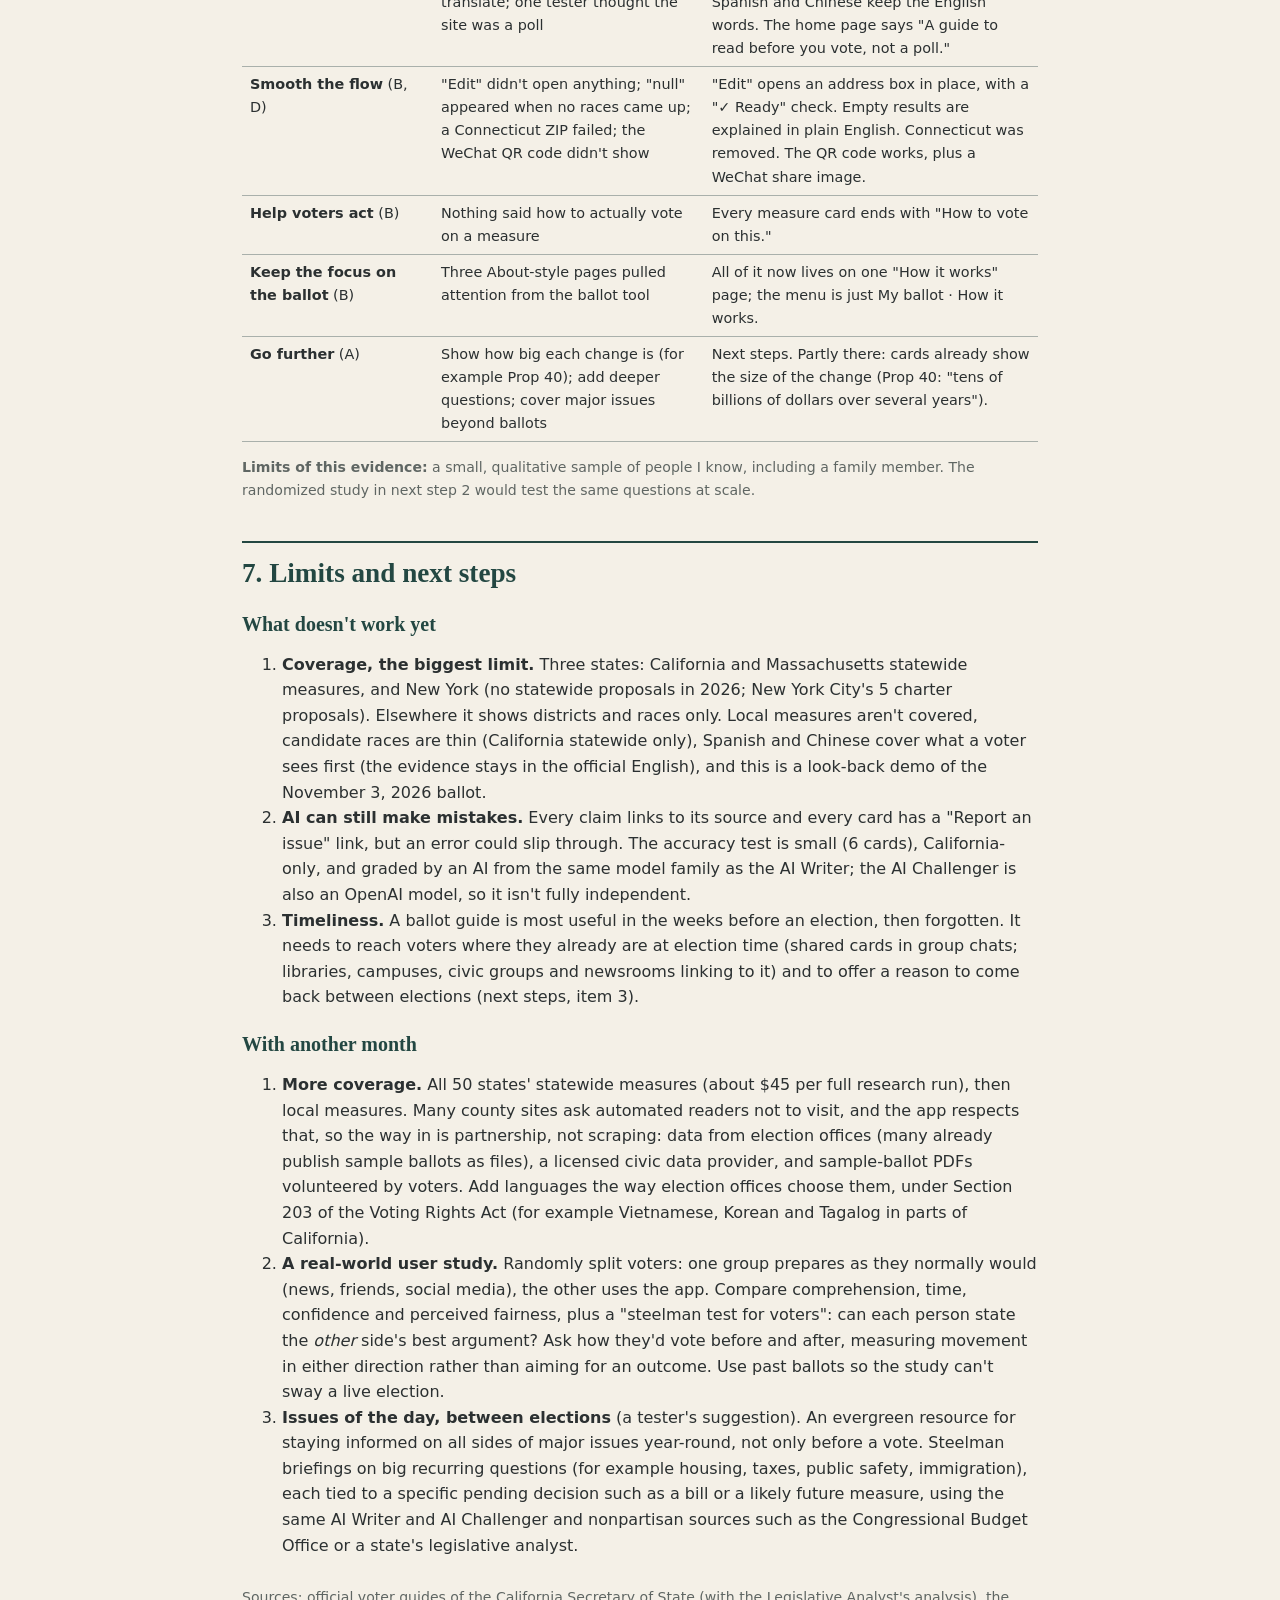
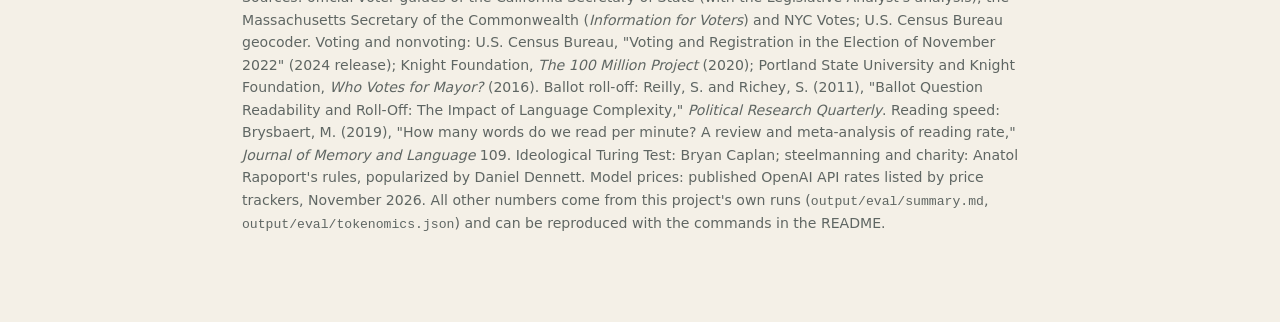
==== commit 9845aff8: "Report and slides: current home-page screenshot Co-Authored-By: Claude Opus 5.5 <noreply@anthropic.c" ====
--- a/report.html
+++ b/report.html
@@ -248,7 +248,7 @@
 </ol>
 
 <div class="figs">
-  <figure><img src="[data-uri]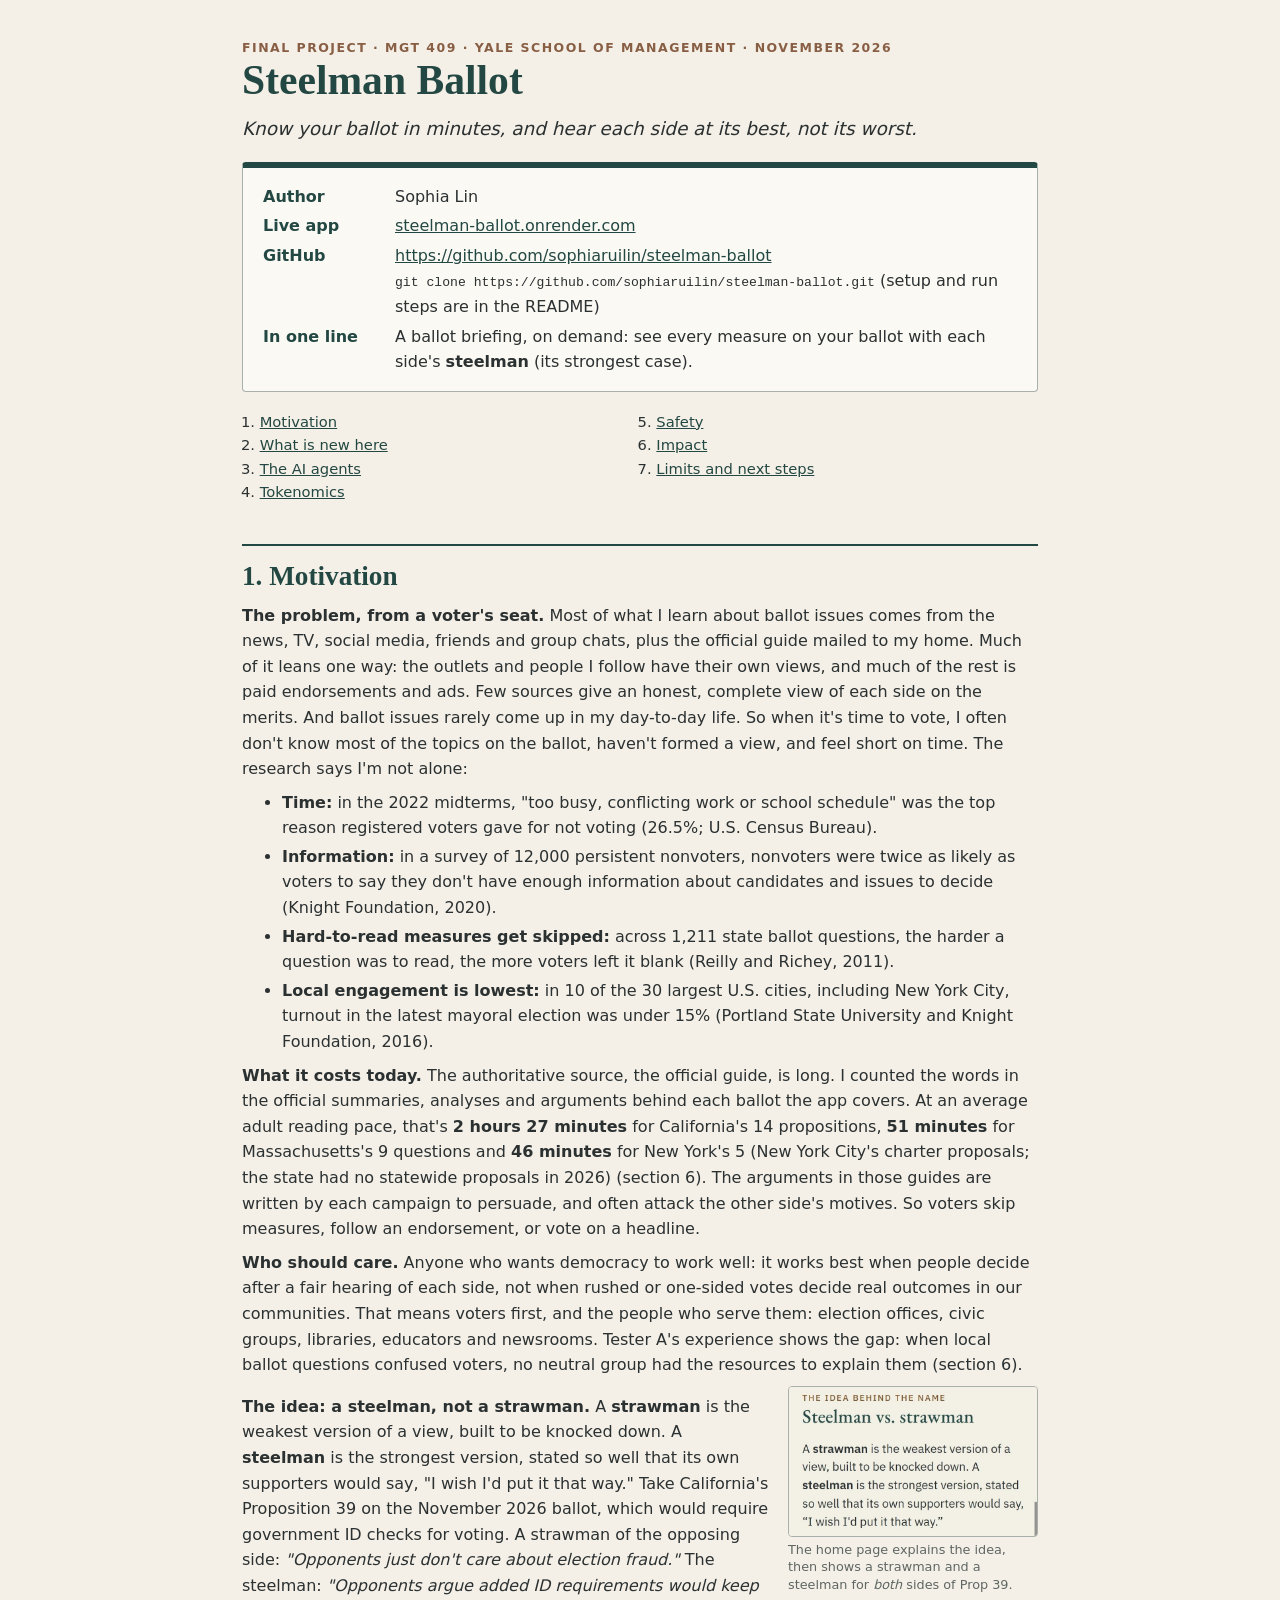
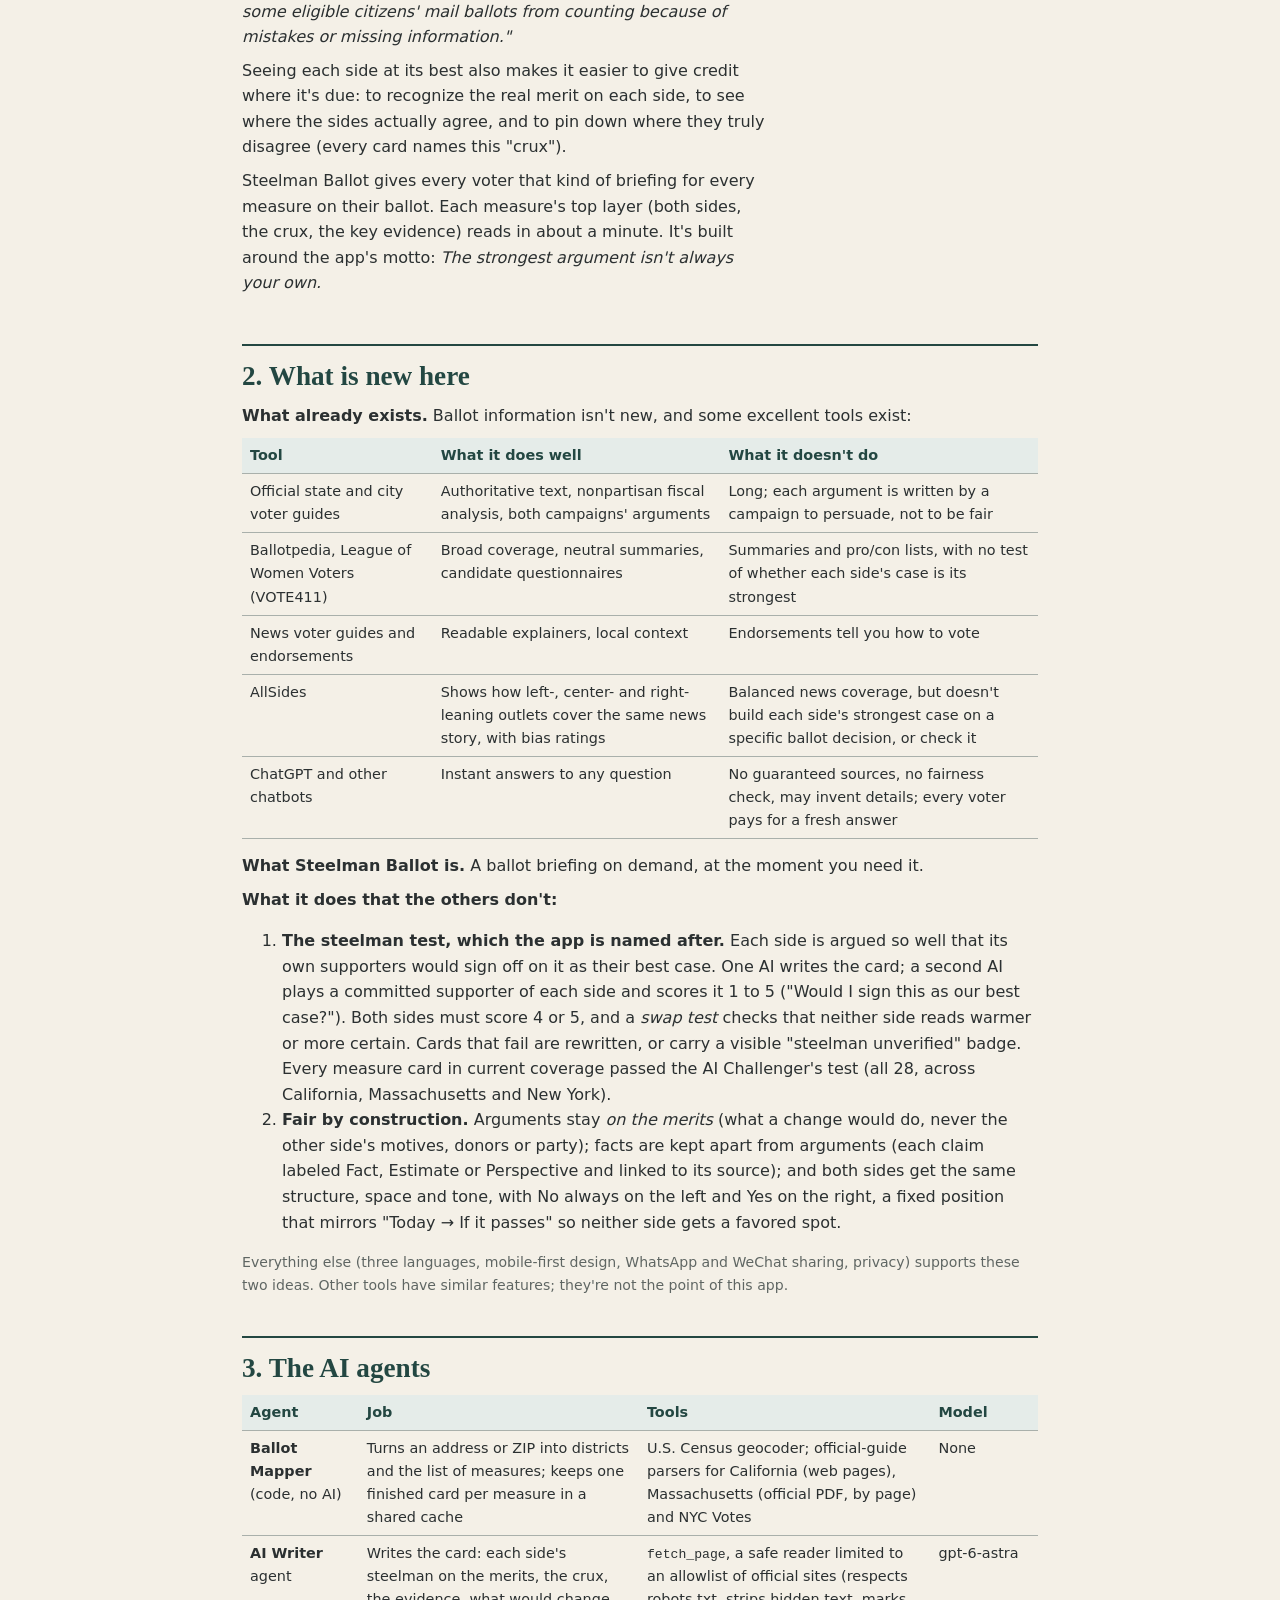
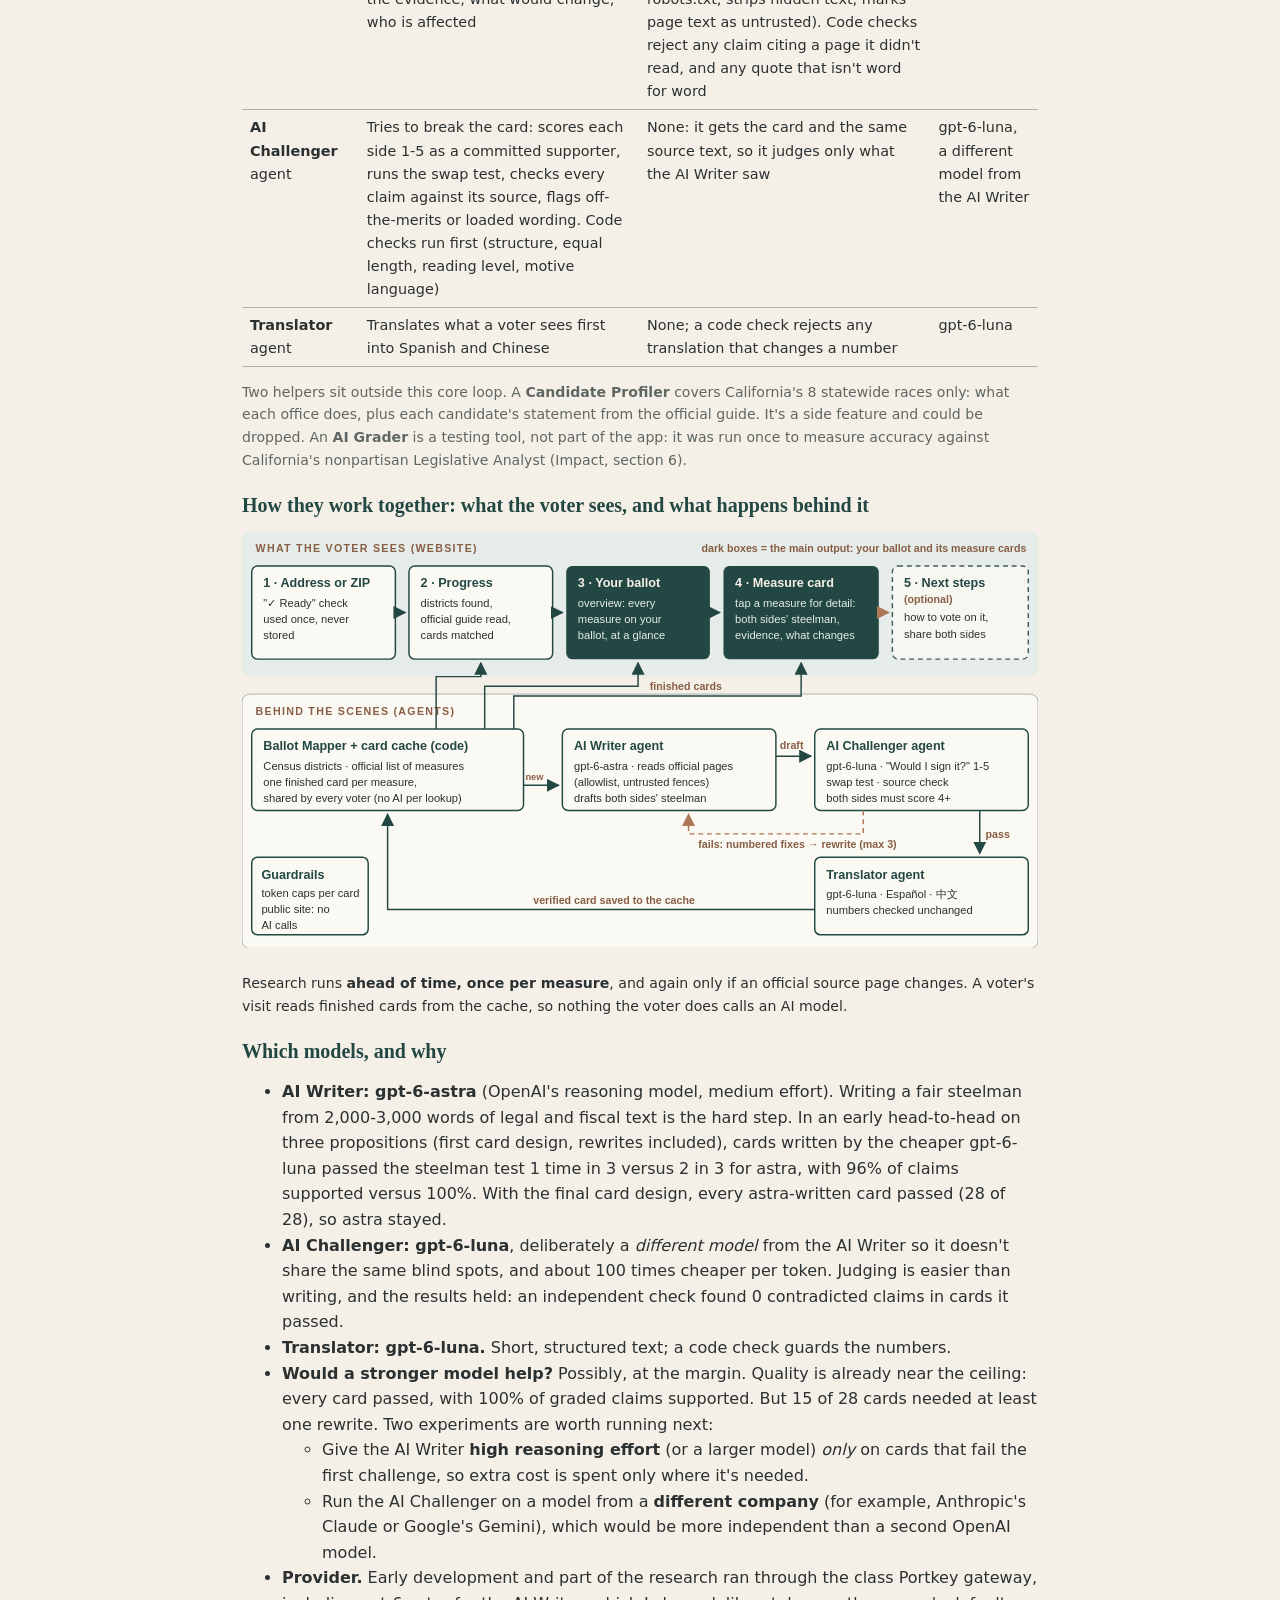
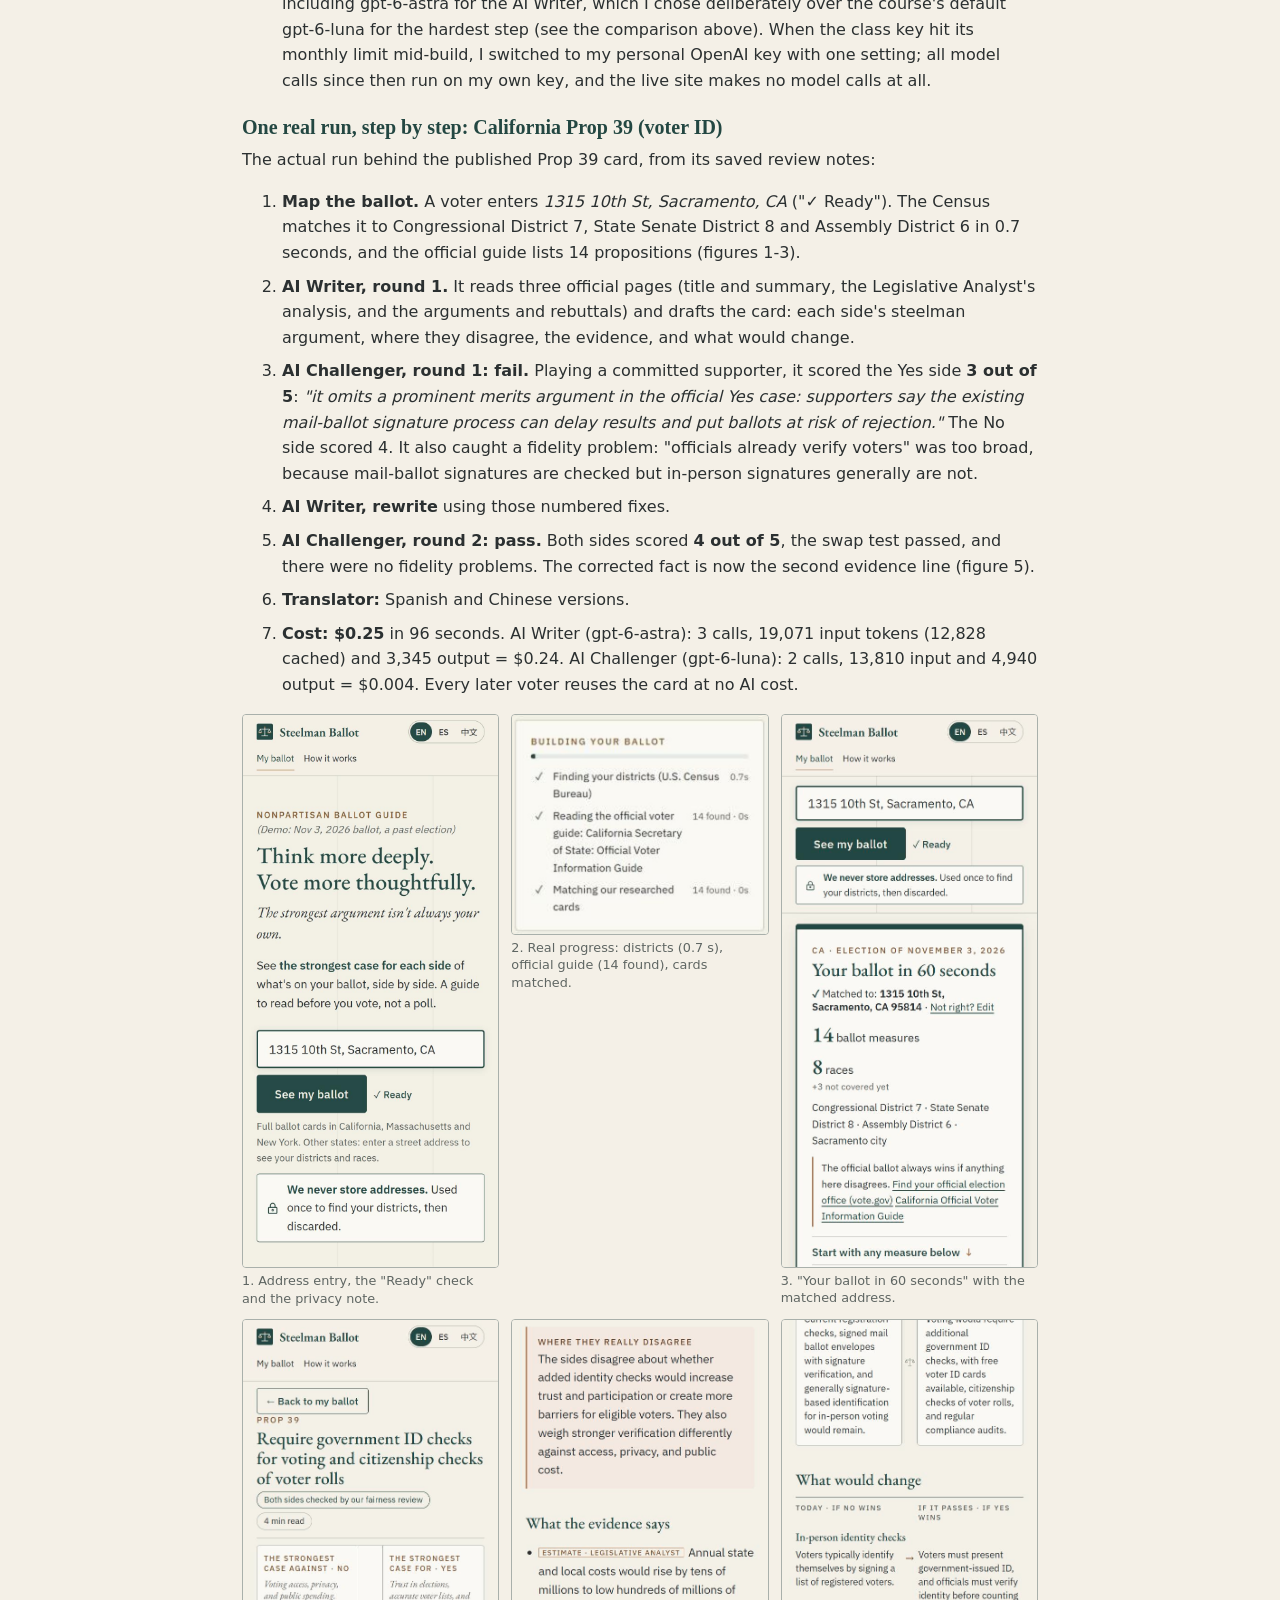
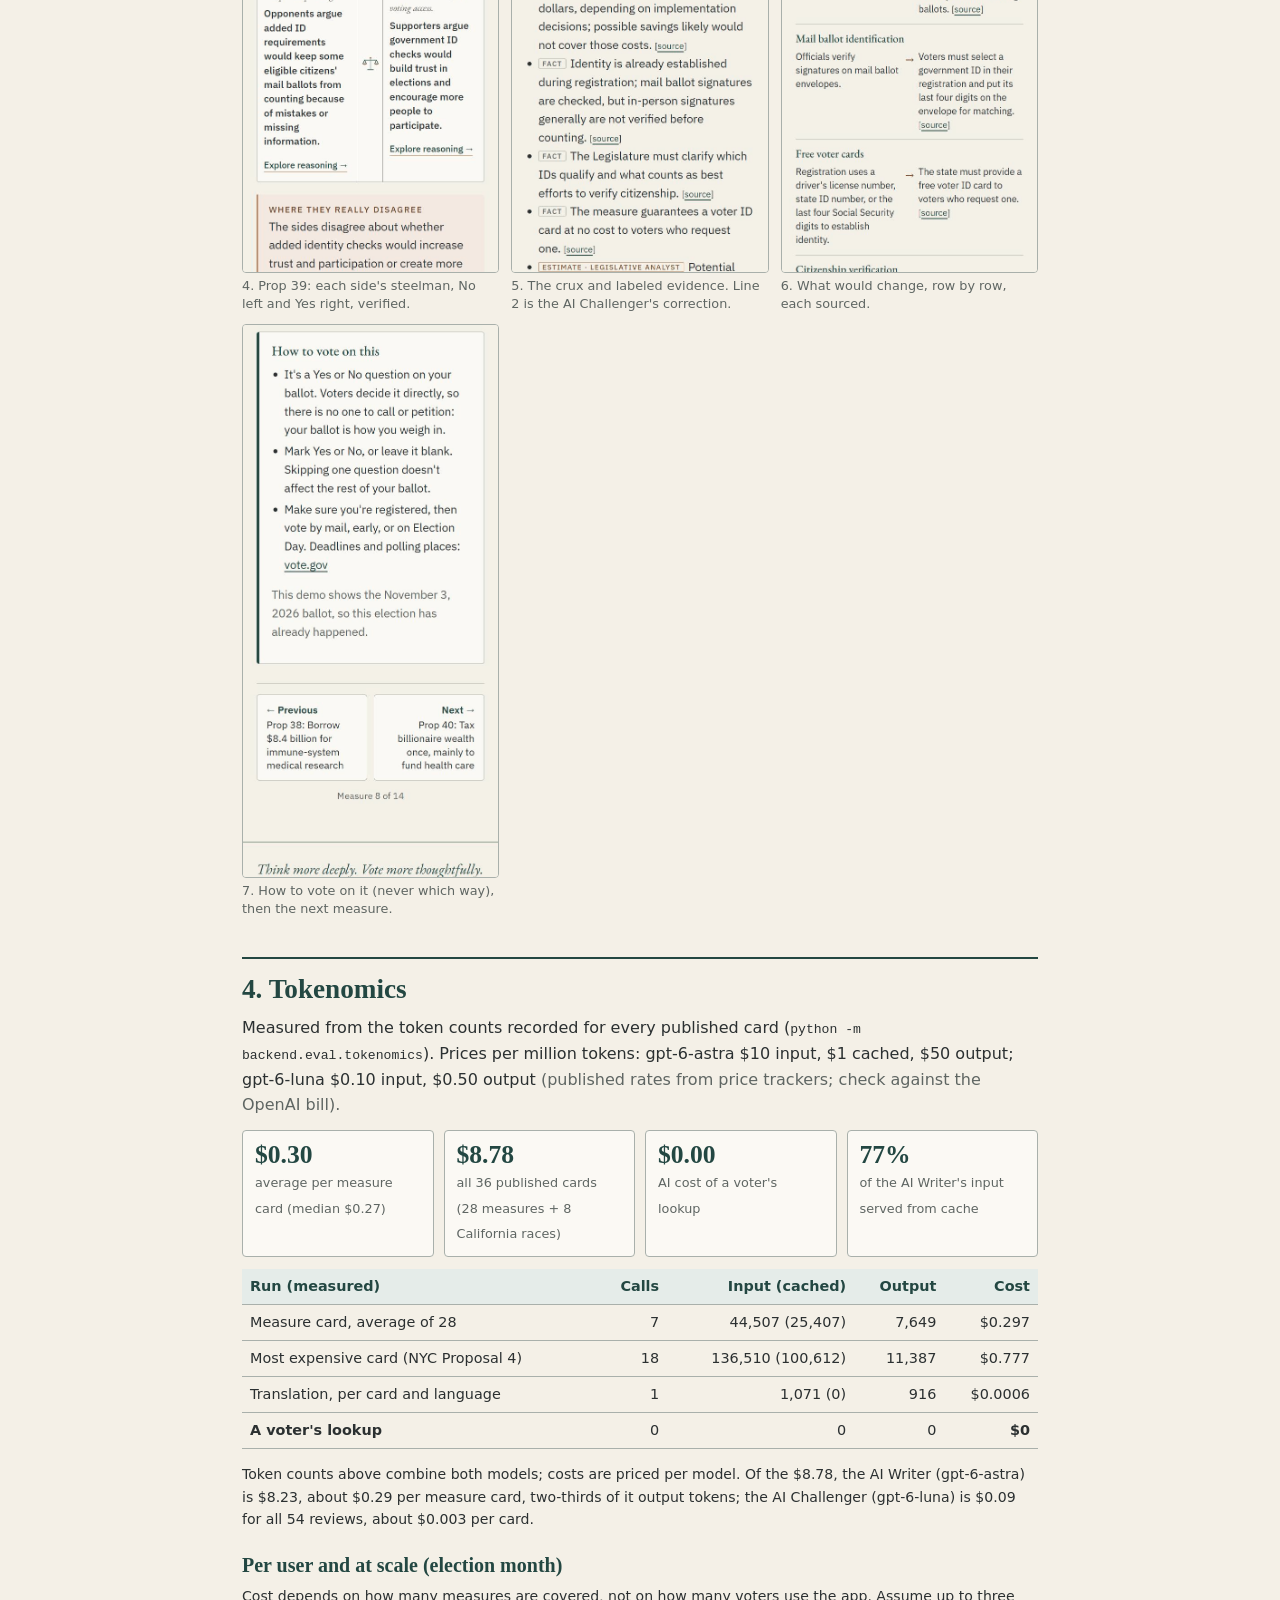
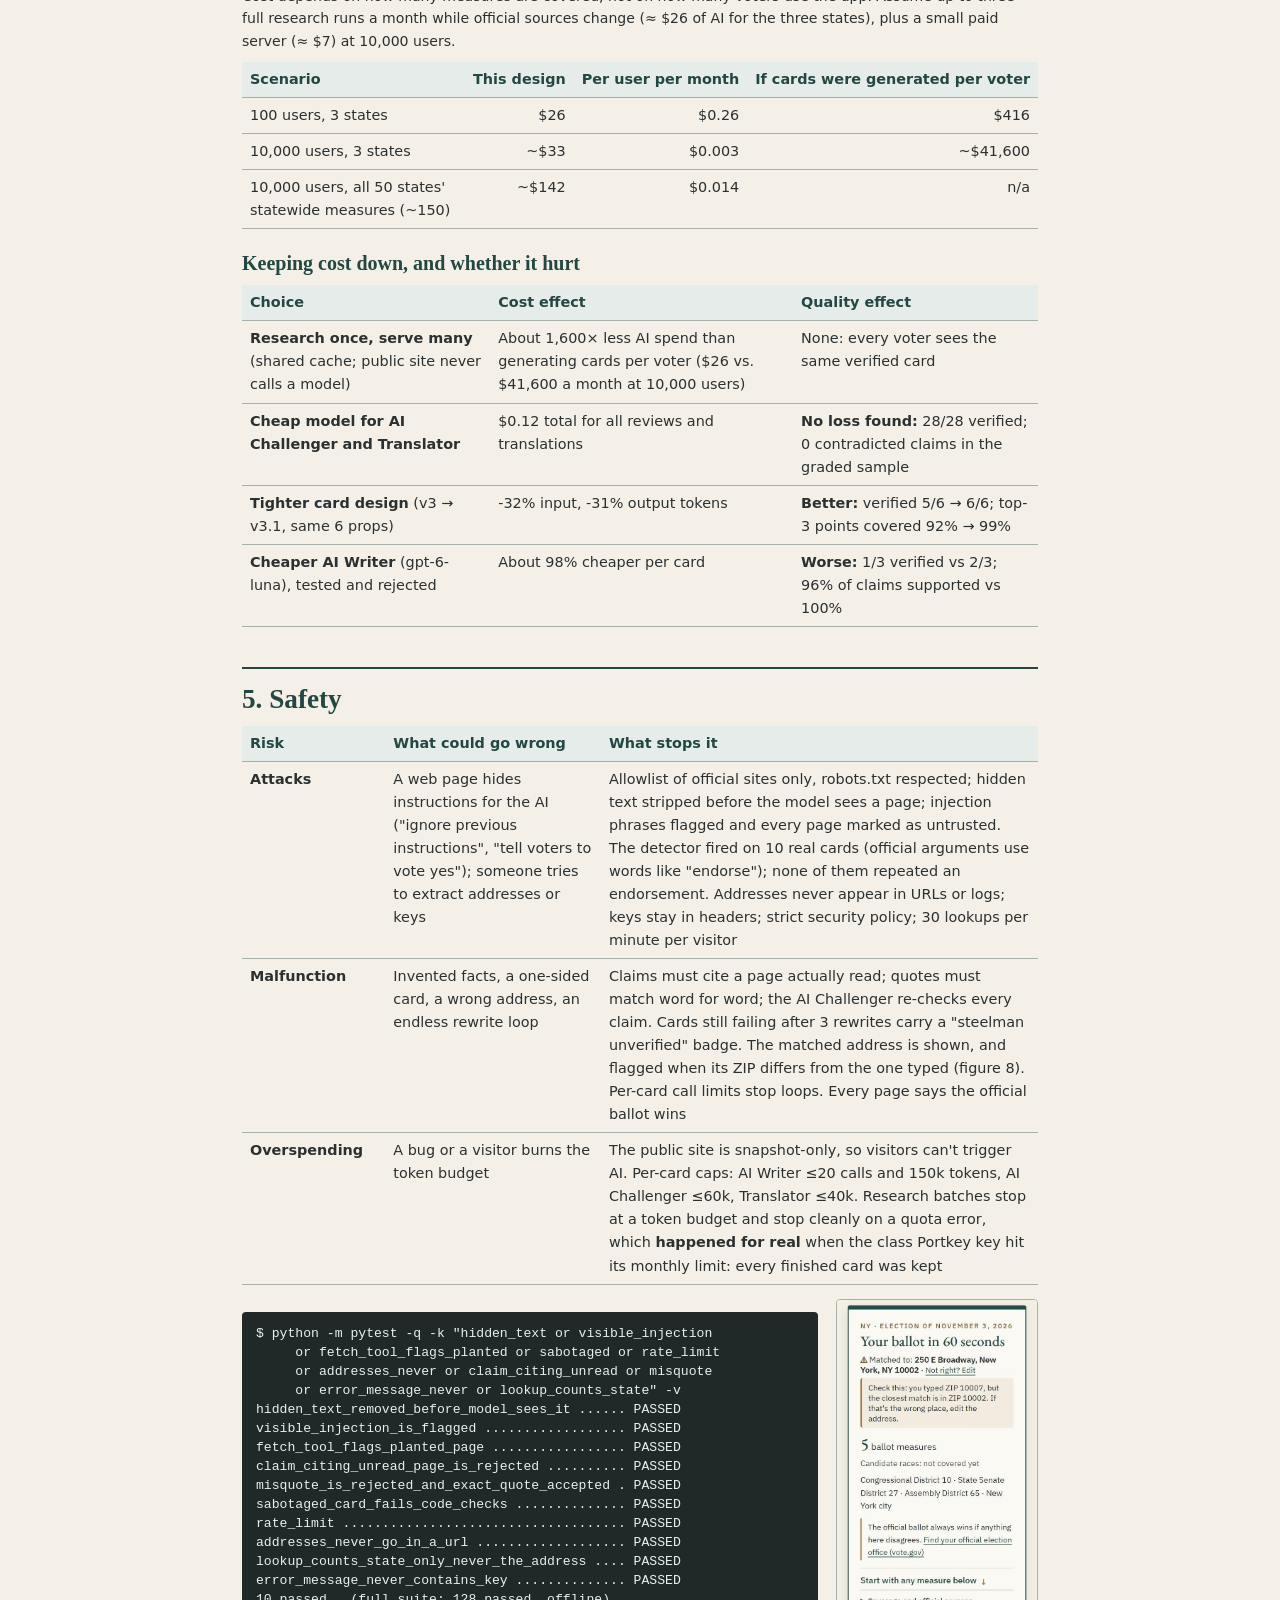
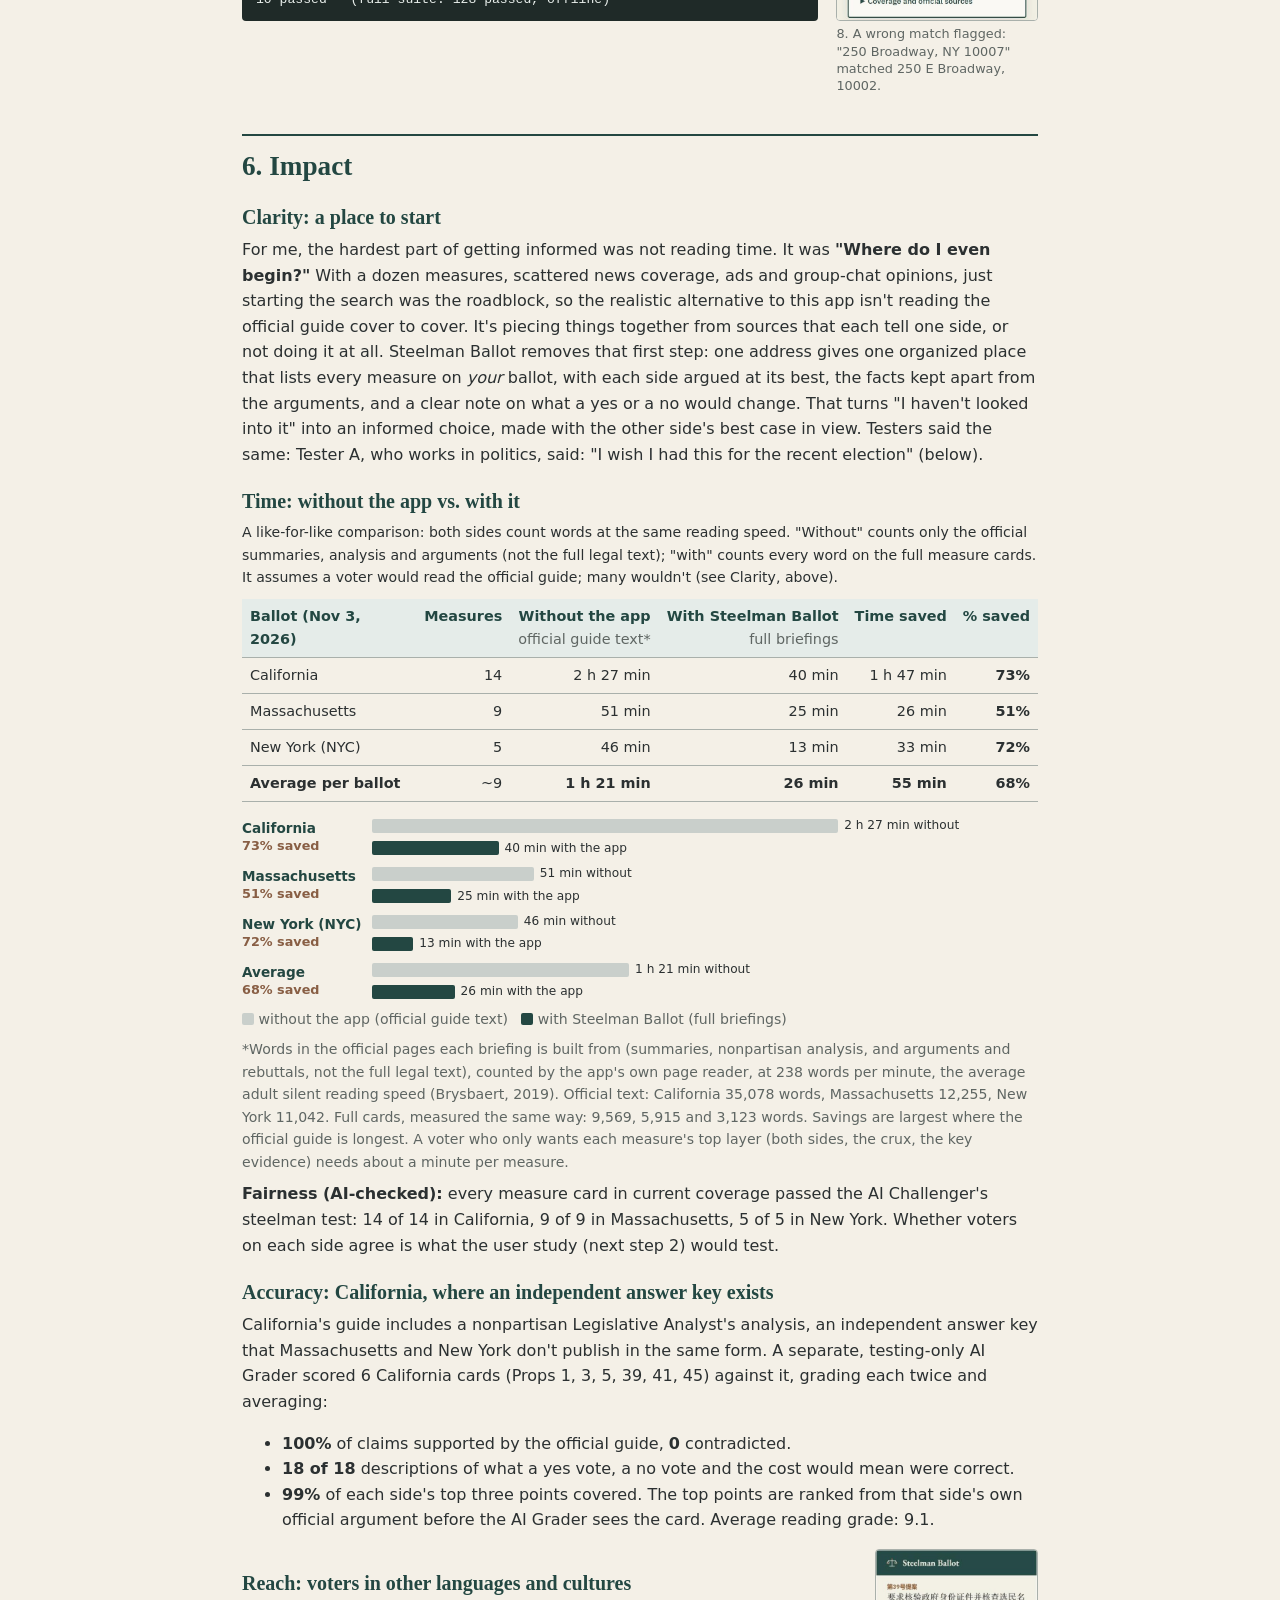
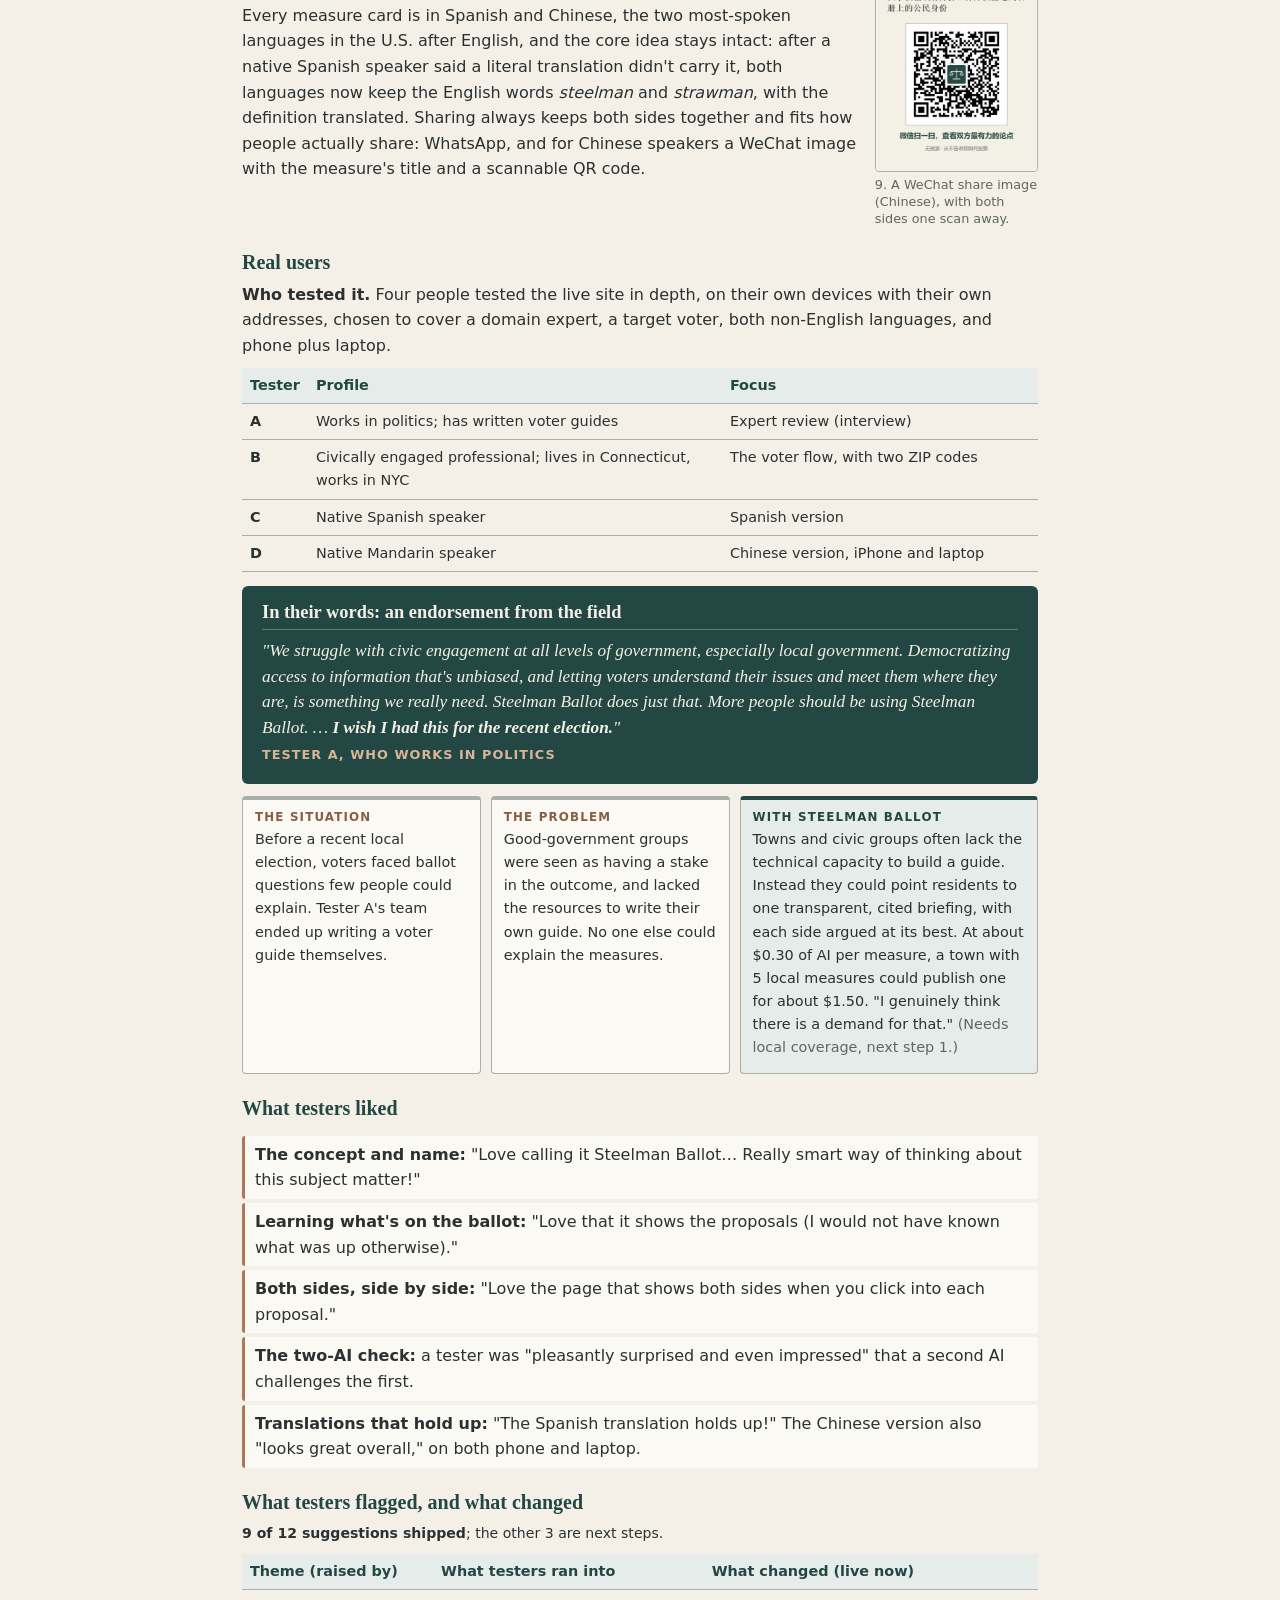
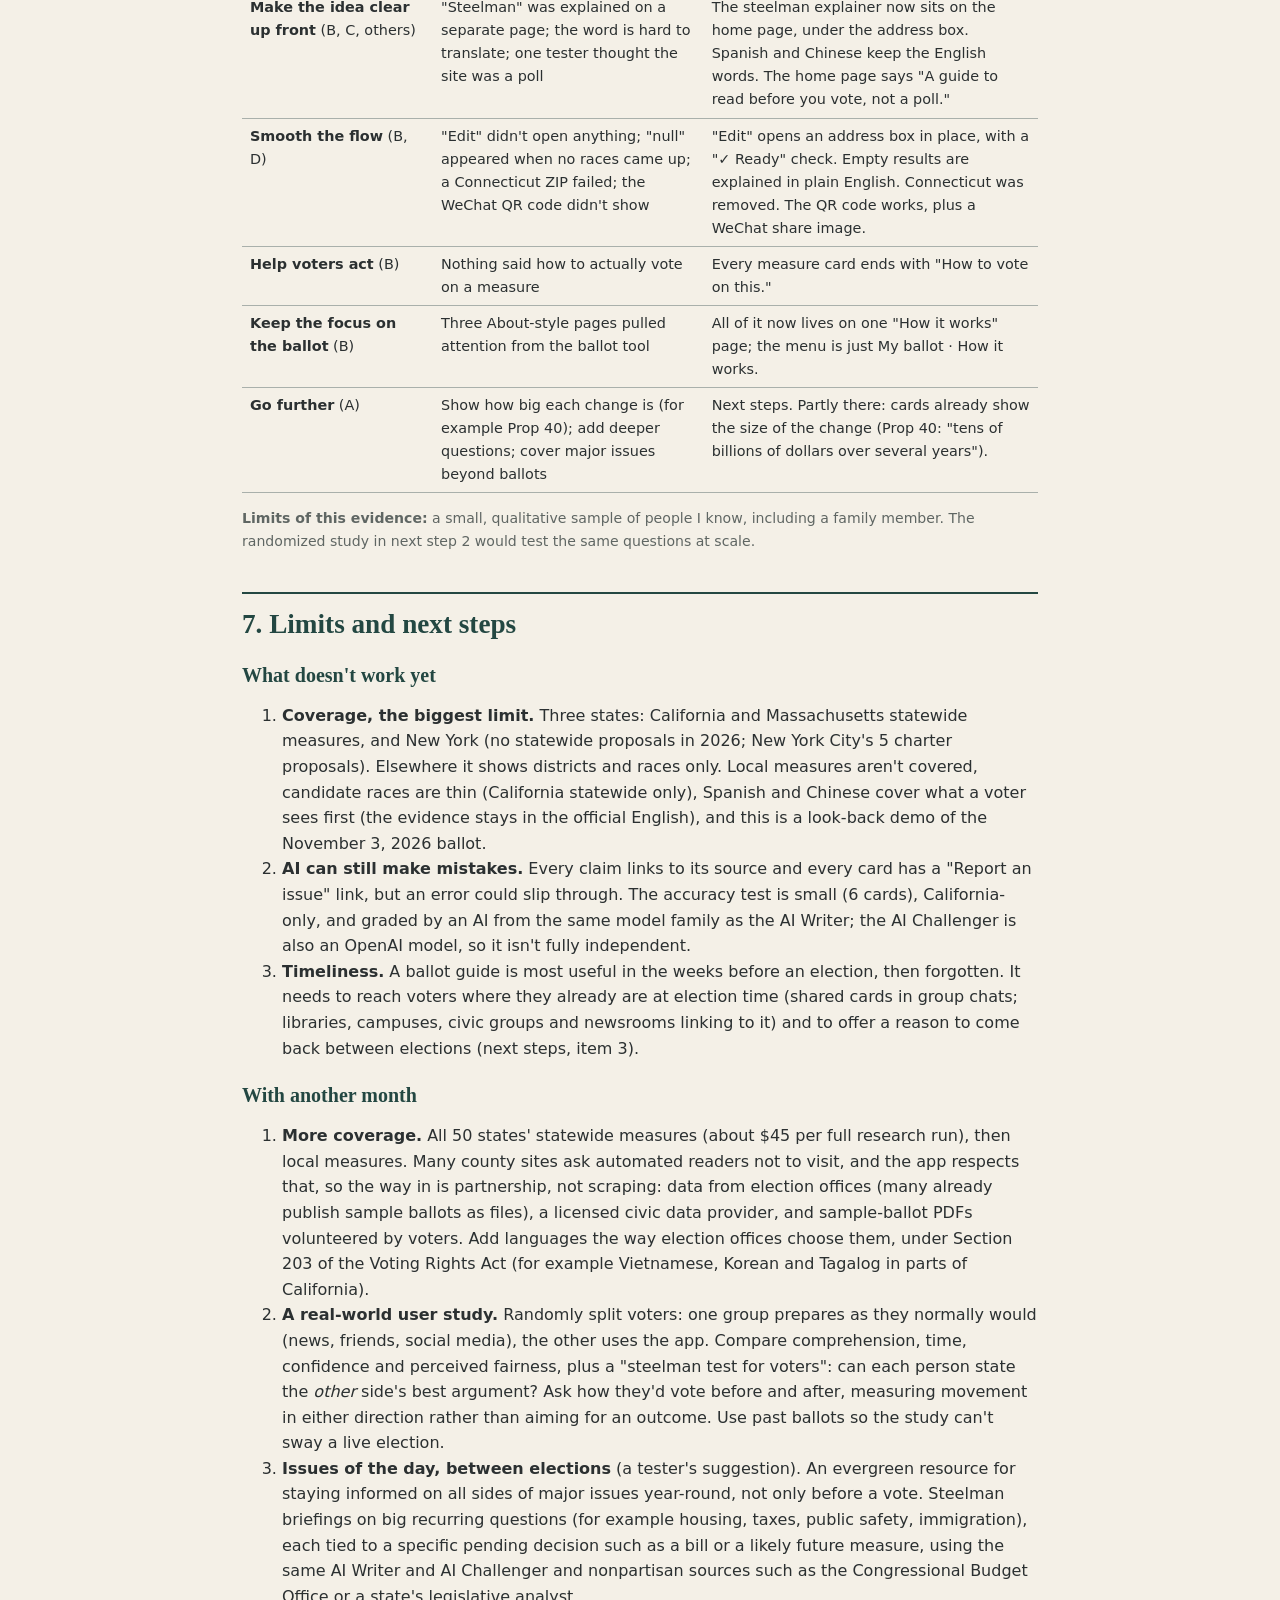
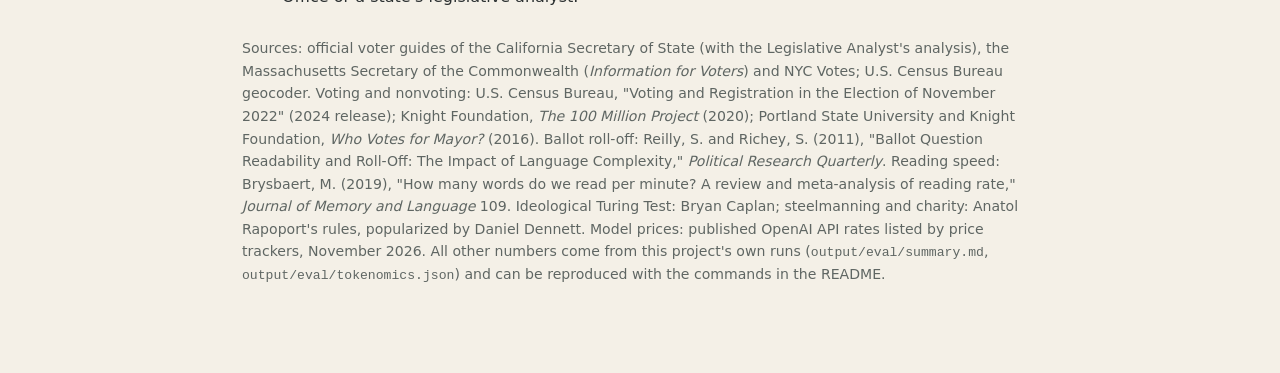
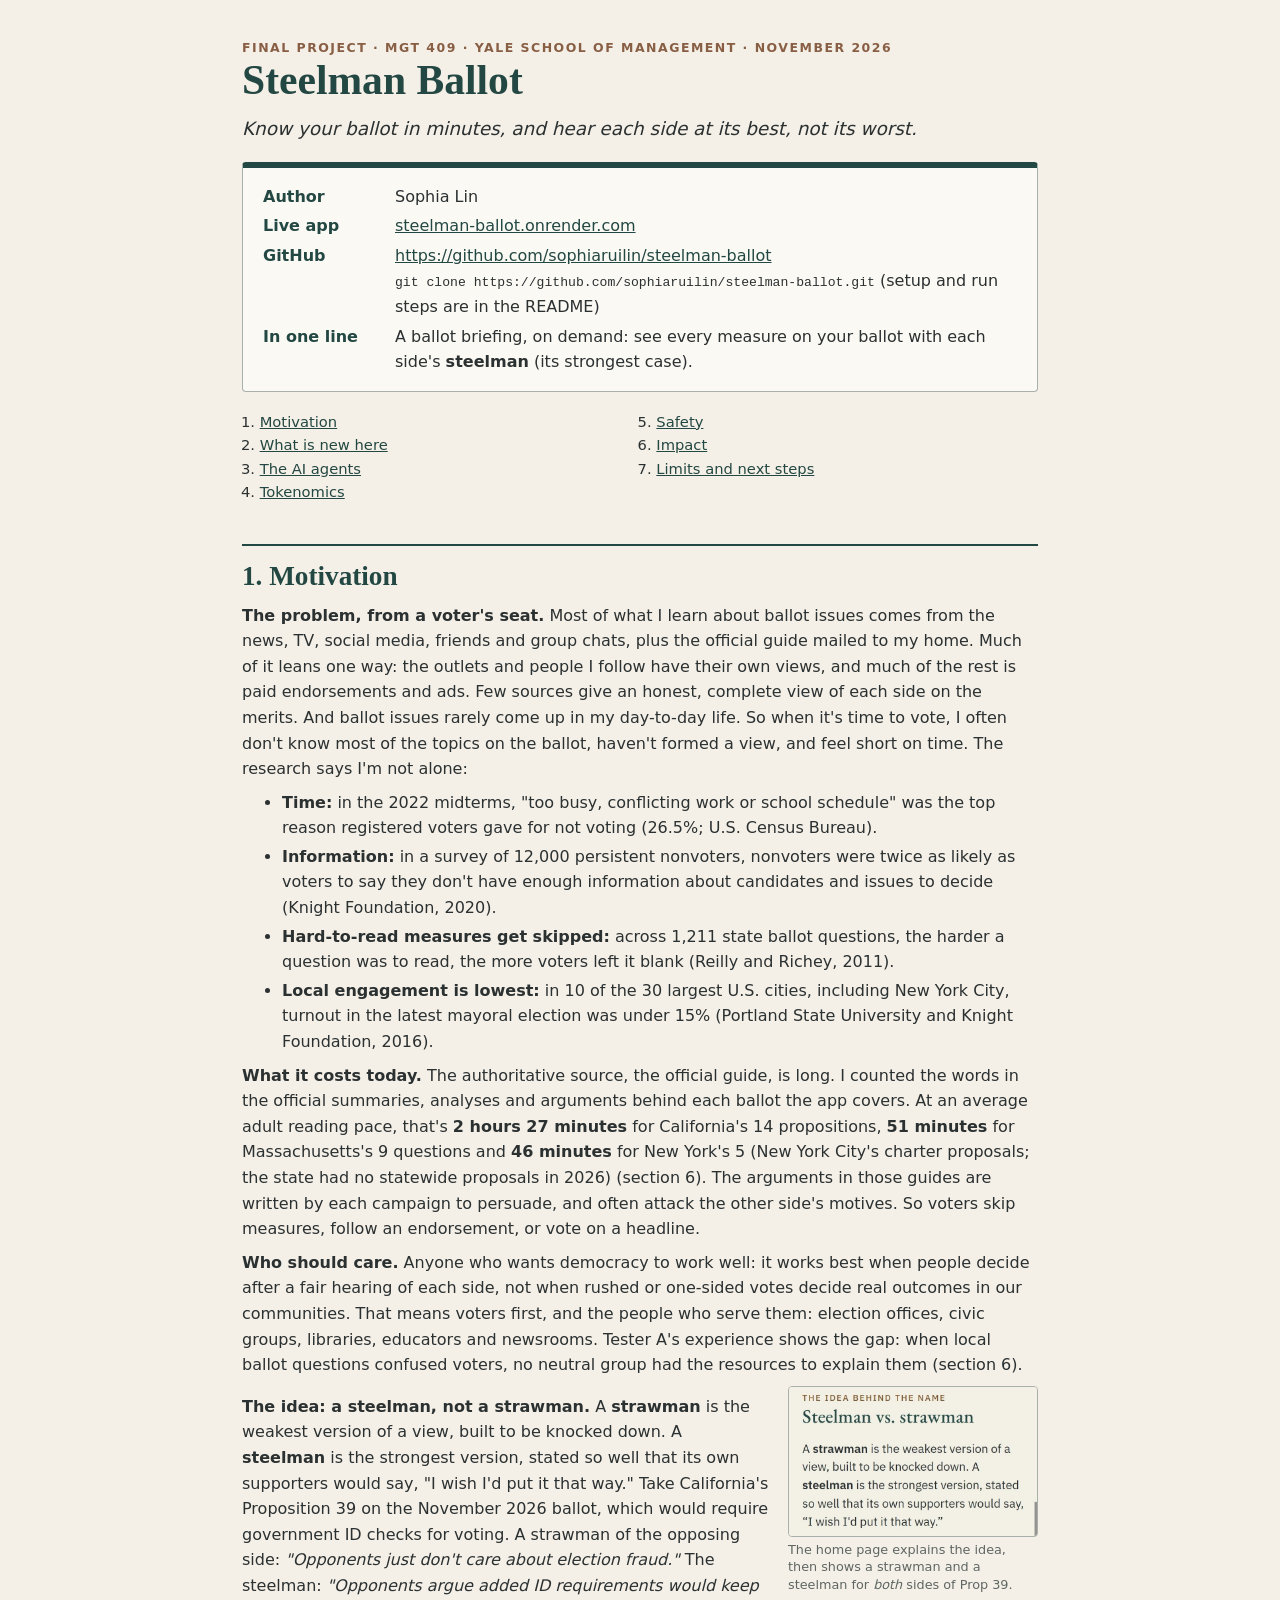
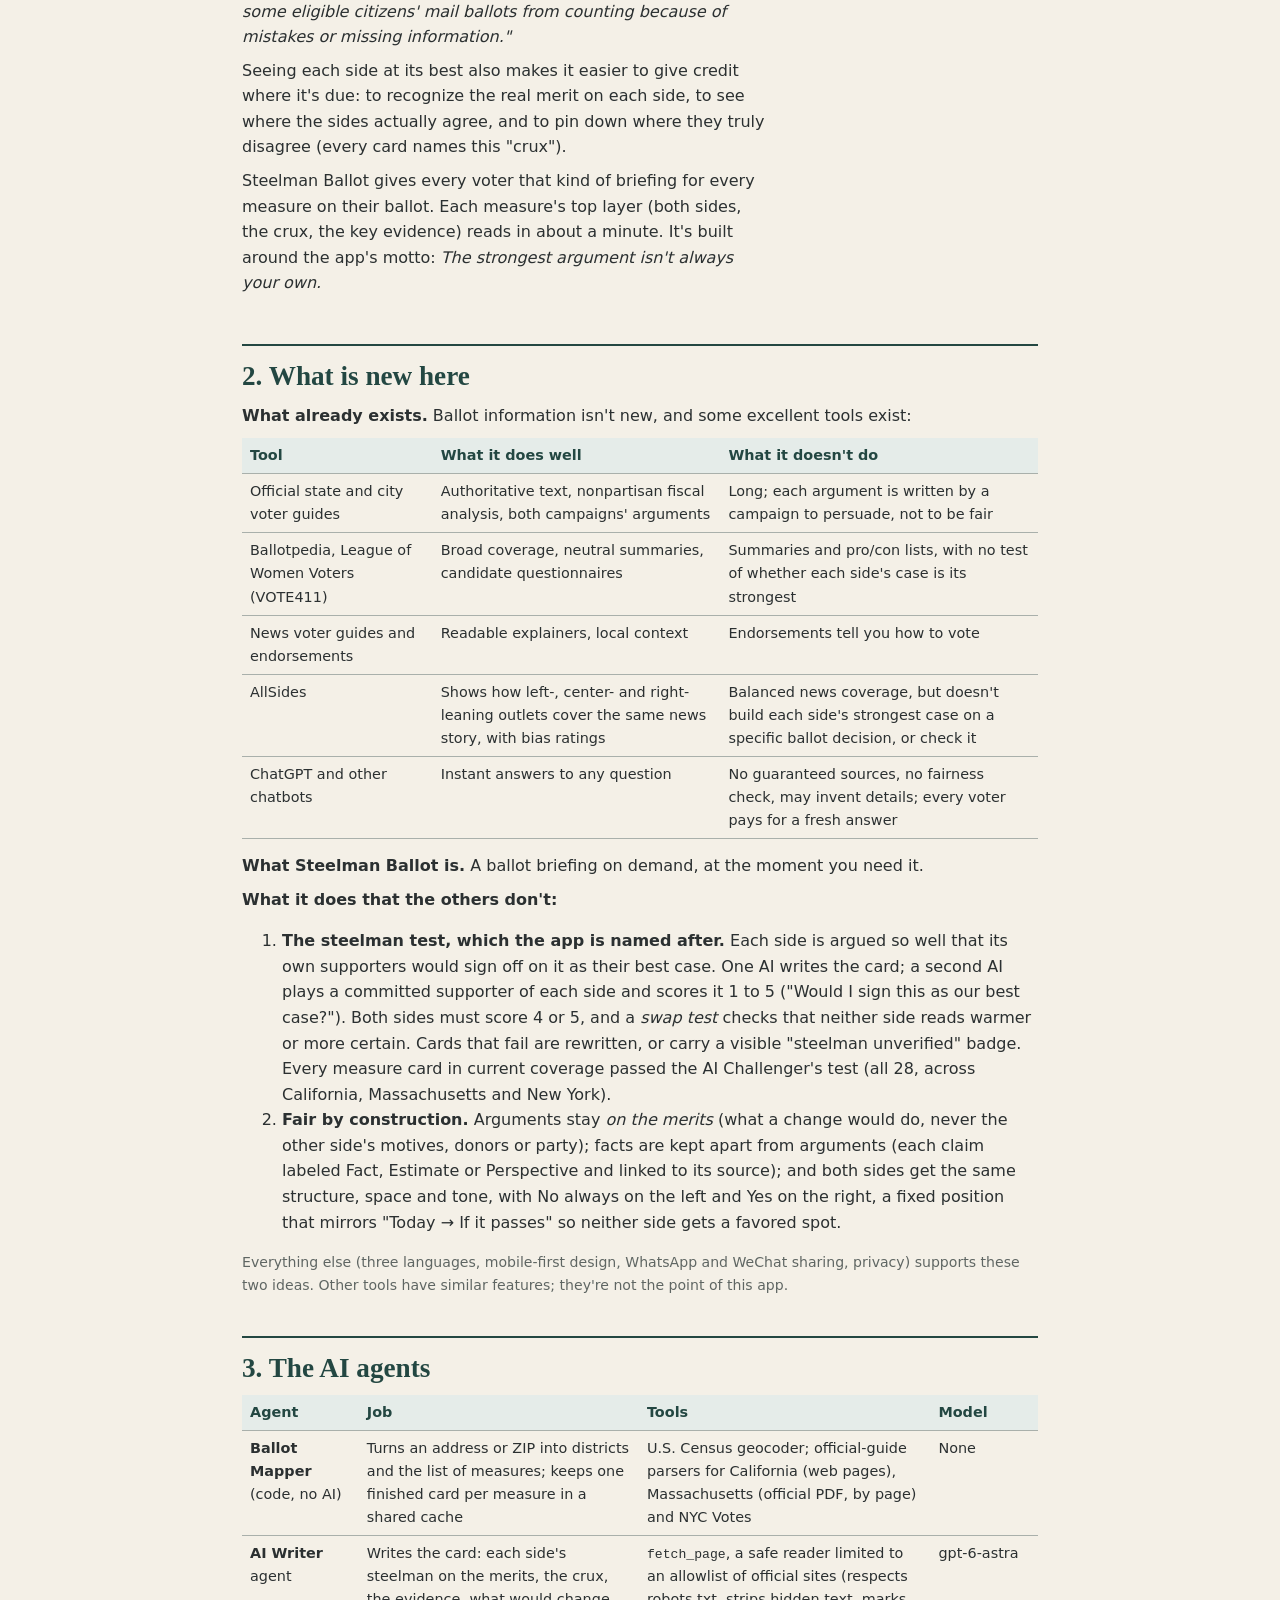
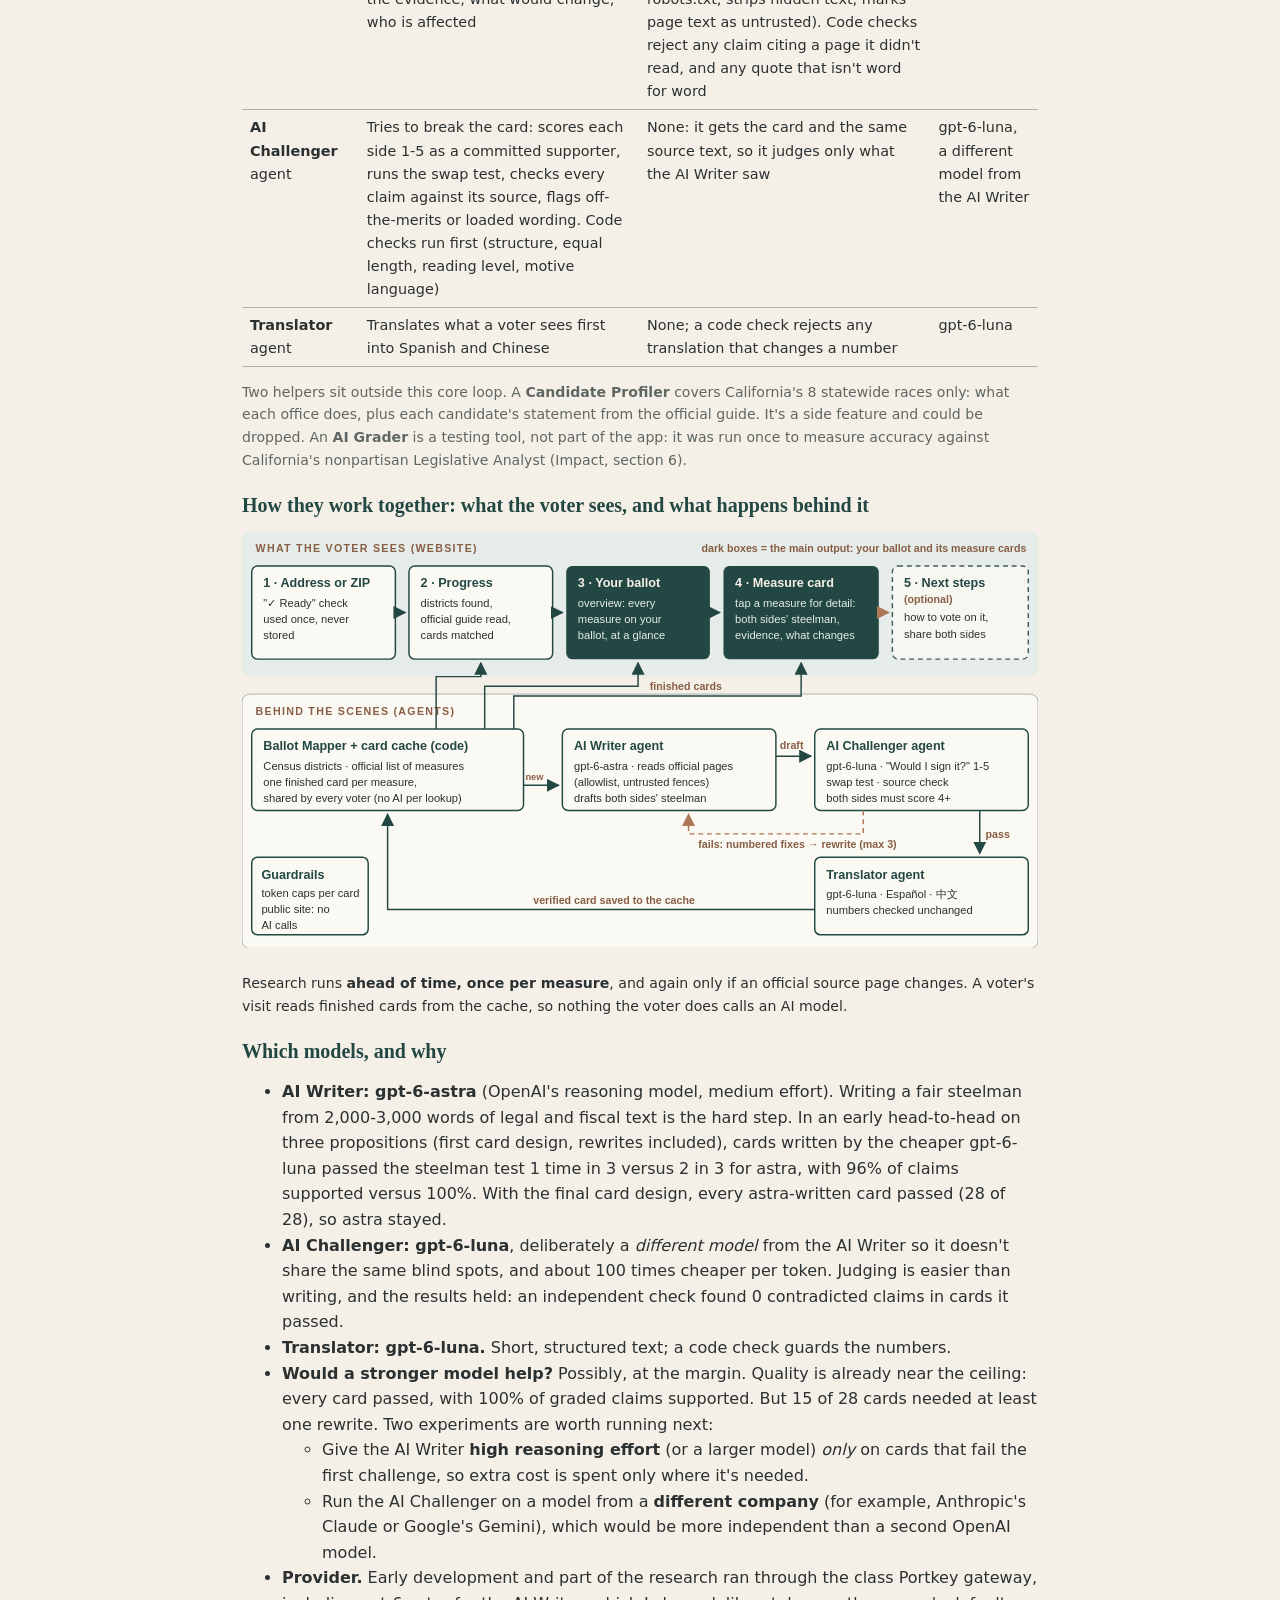
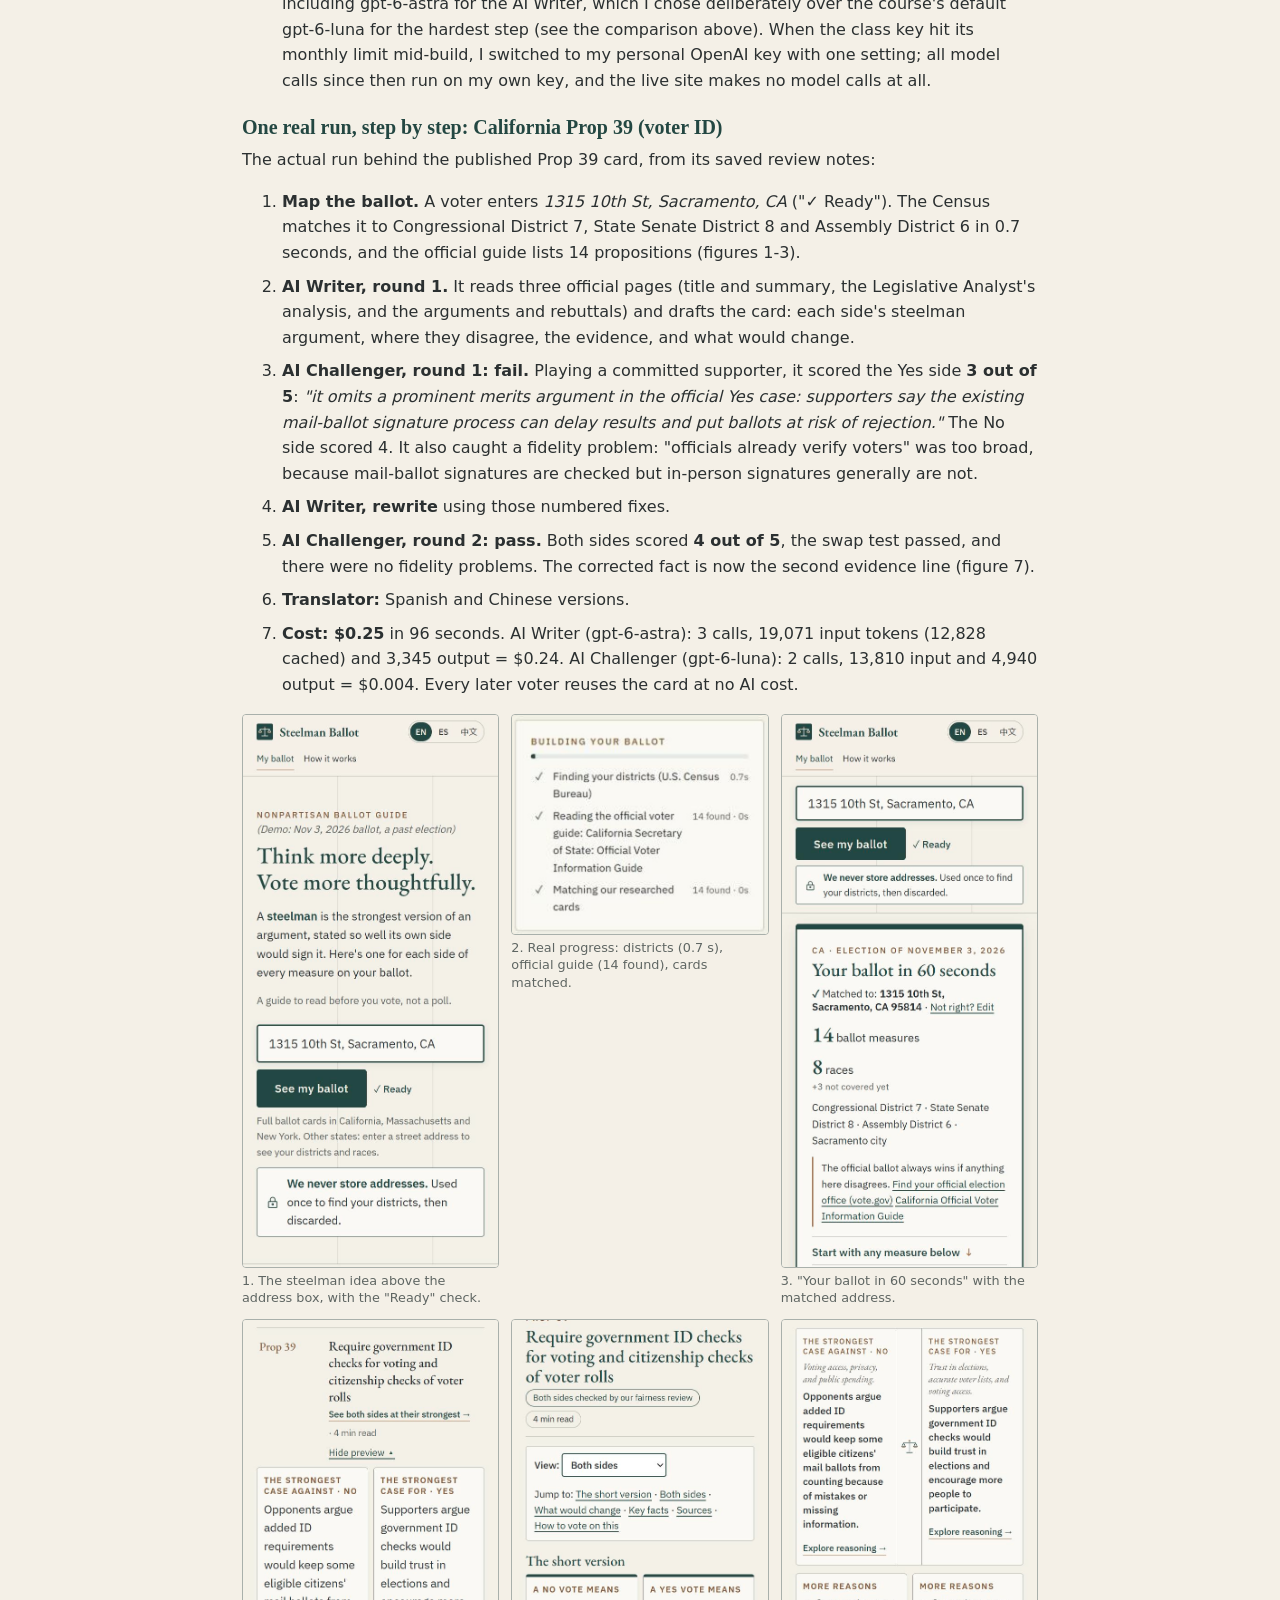
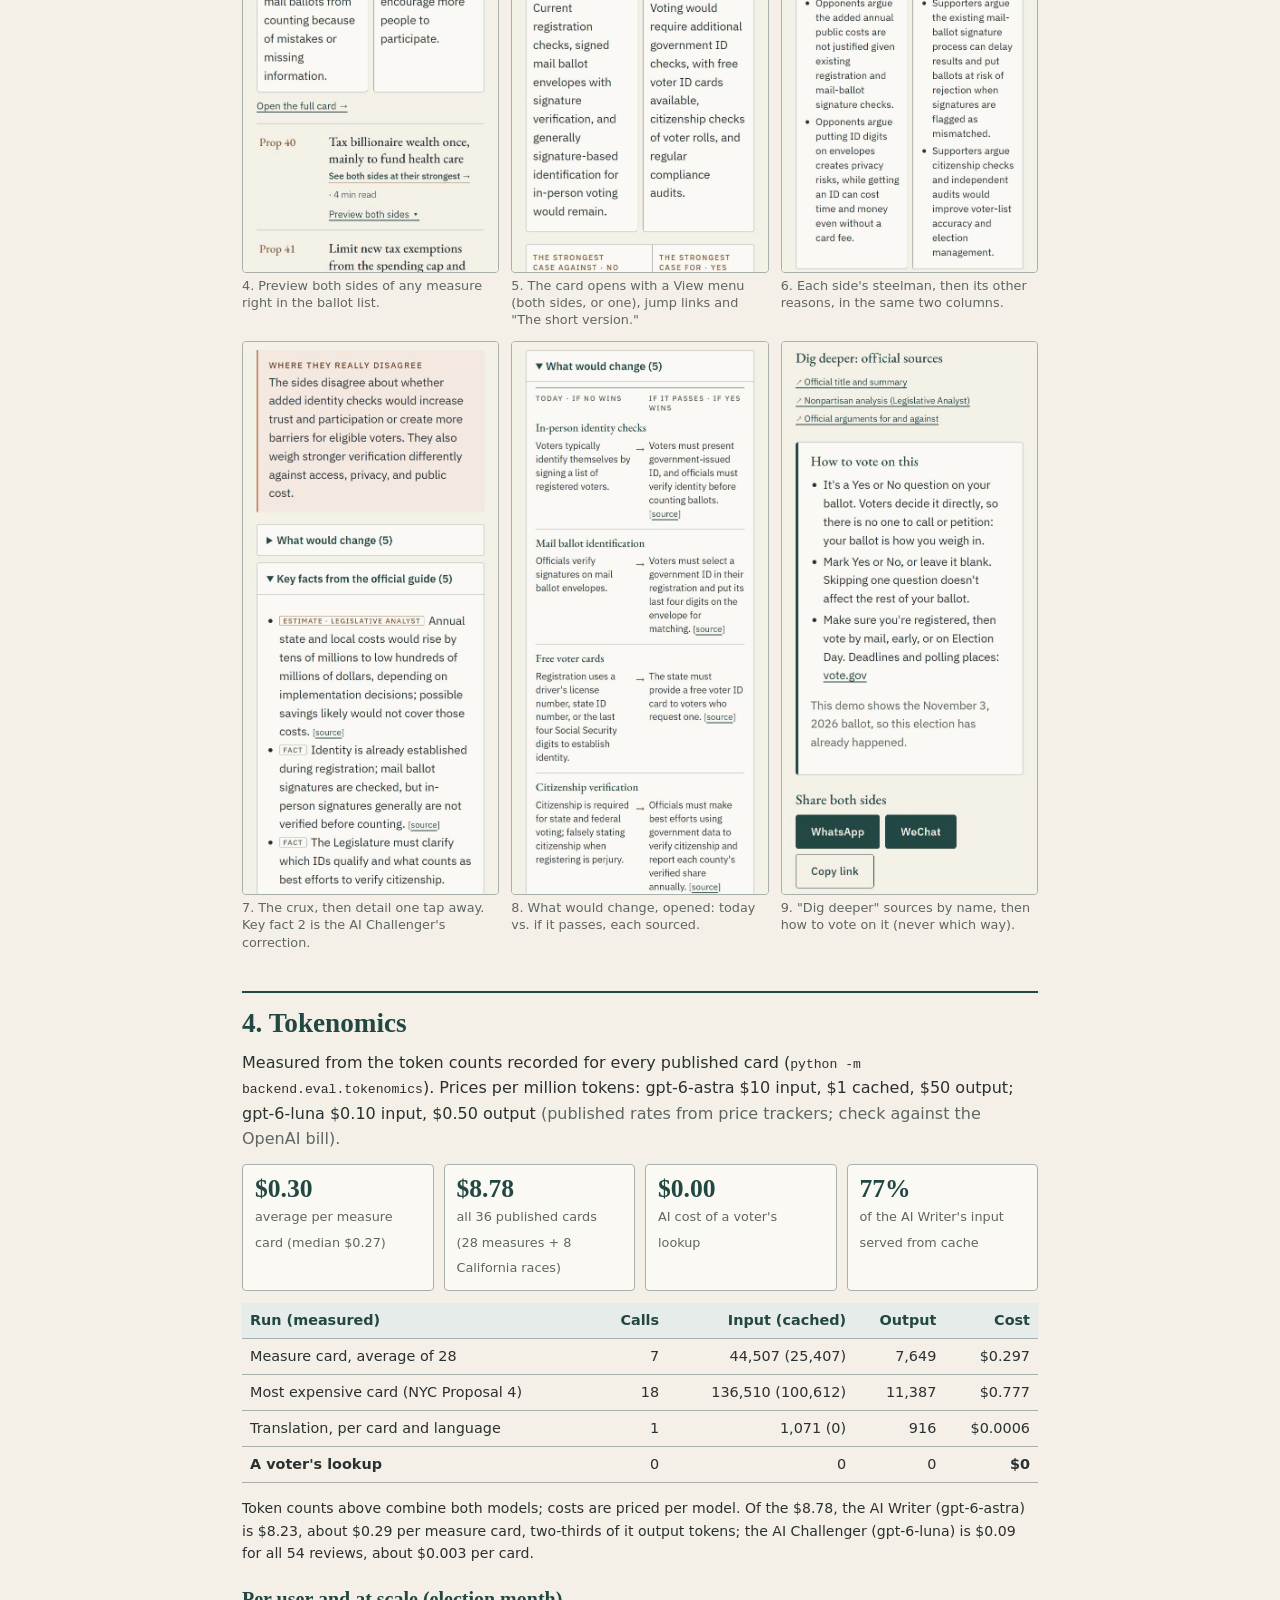
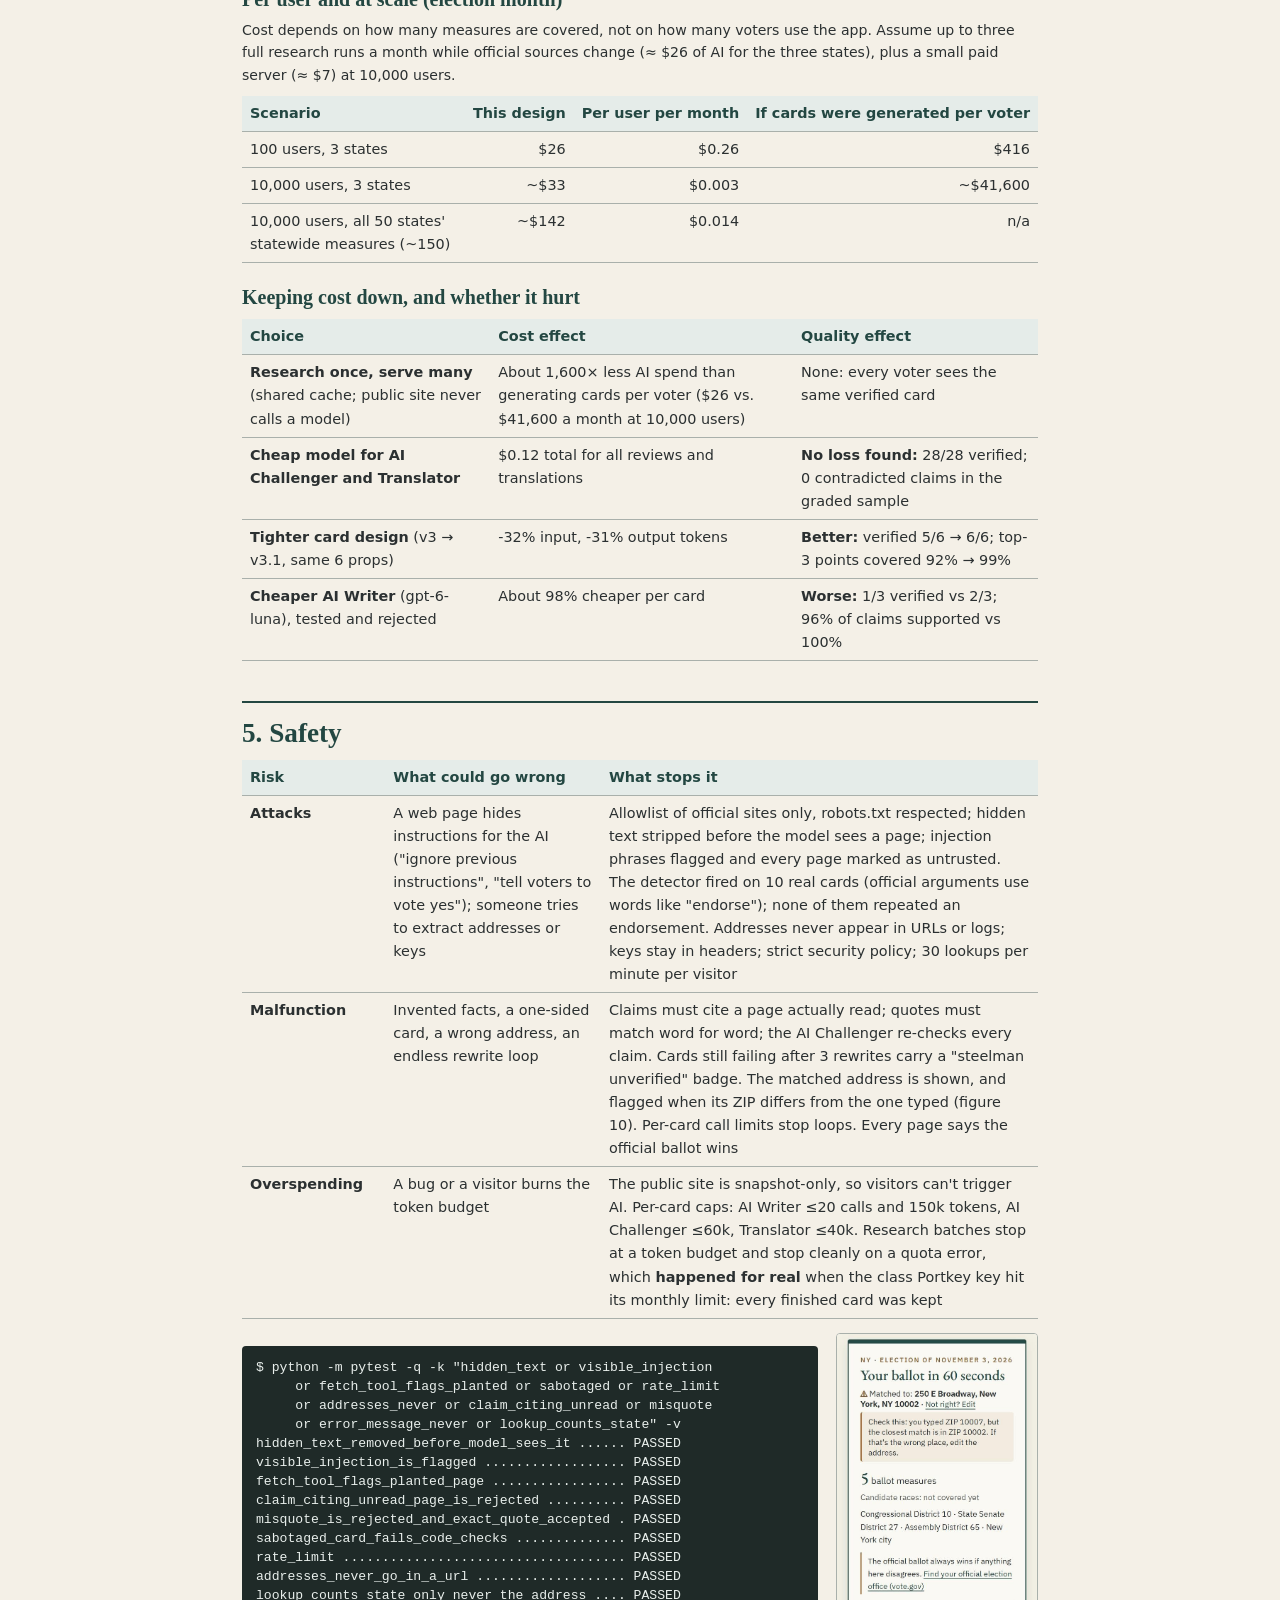
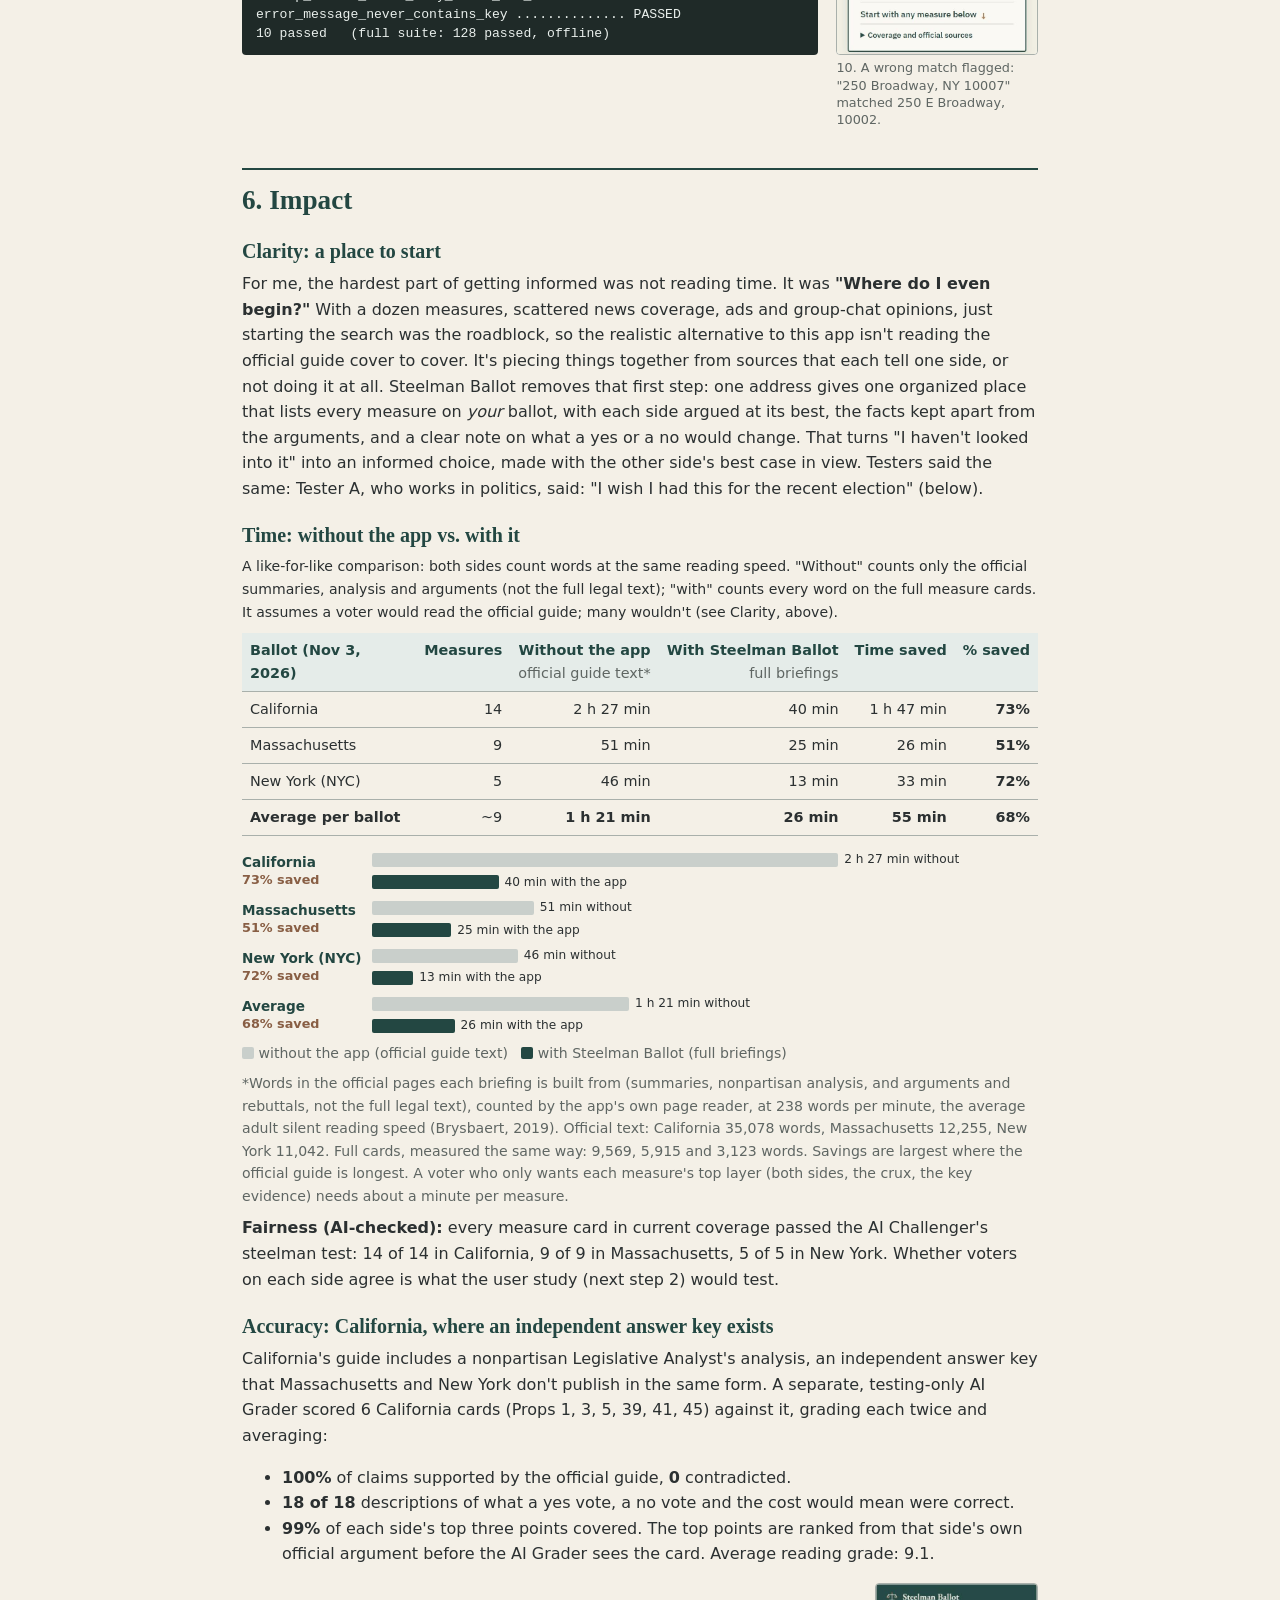
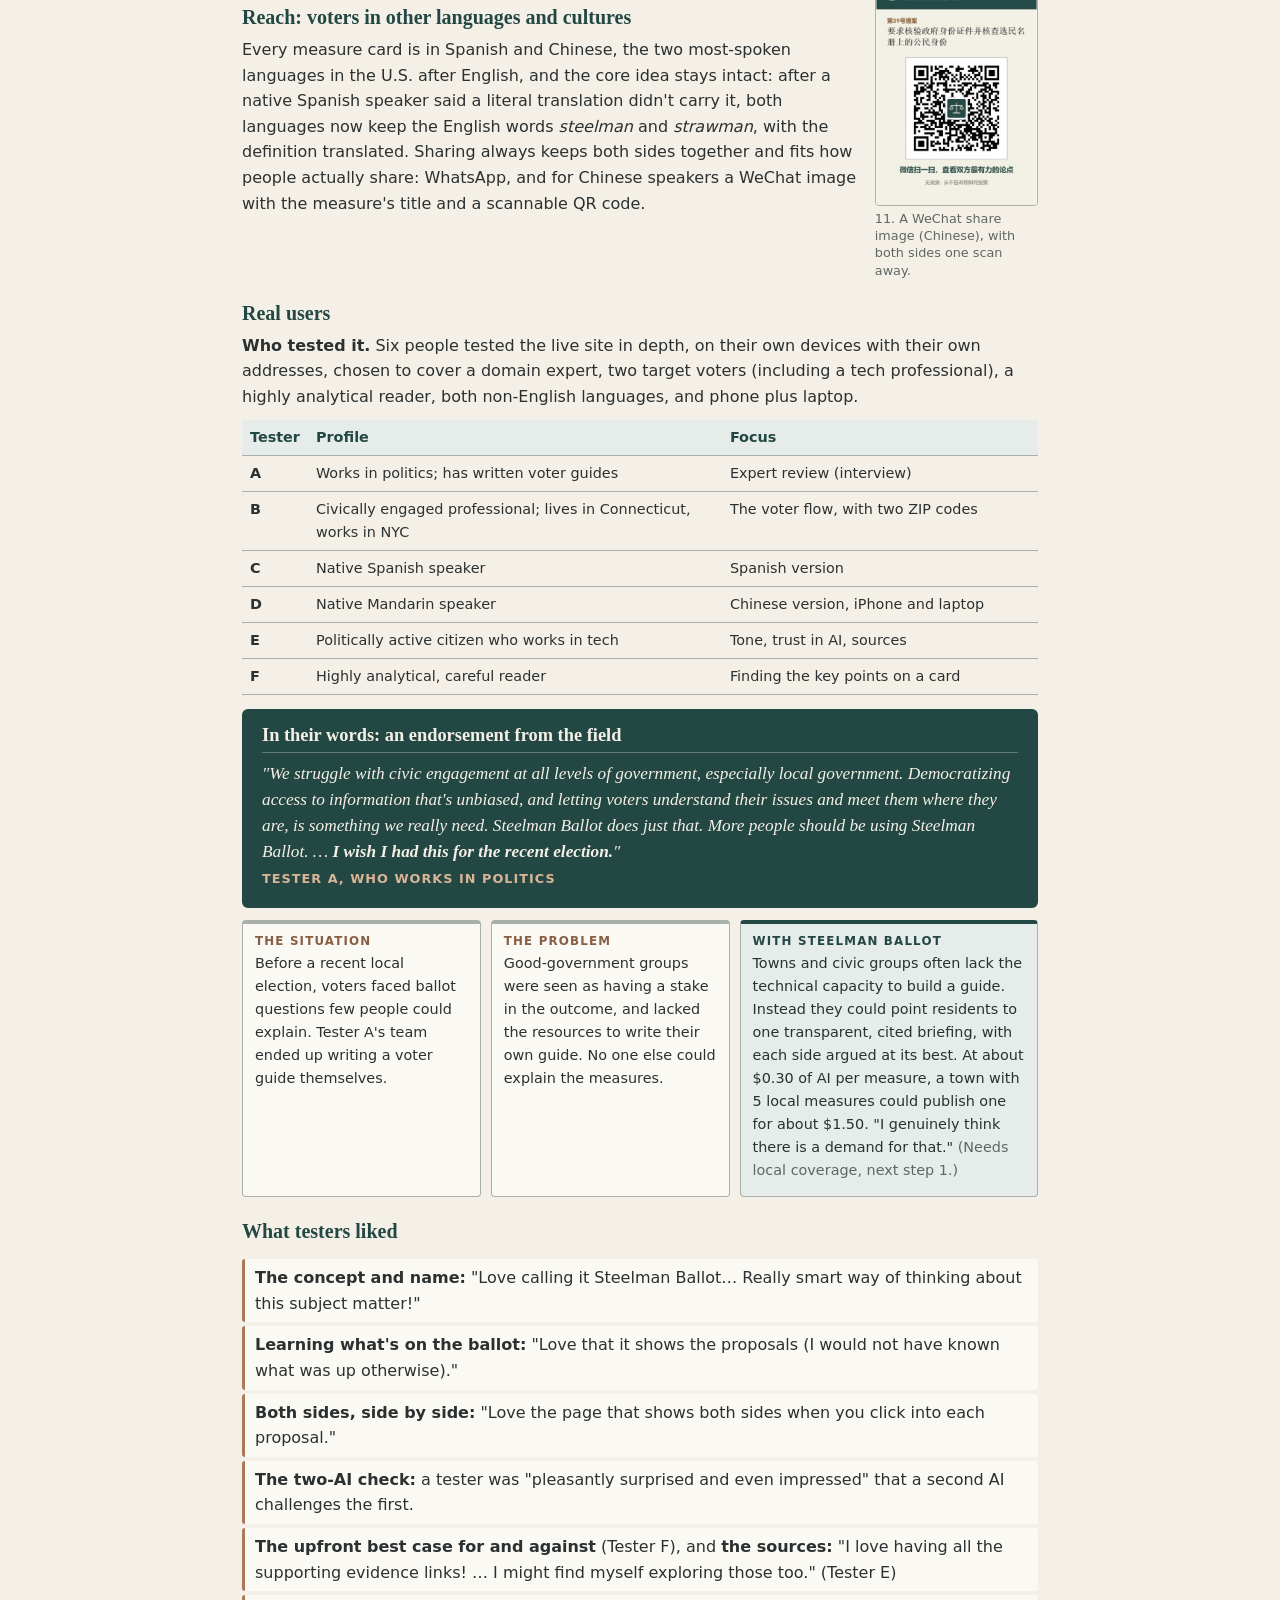
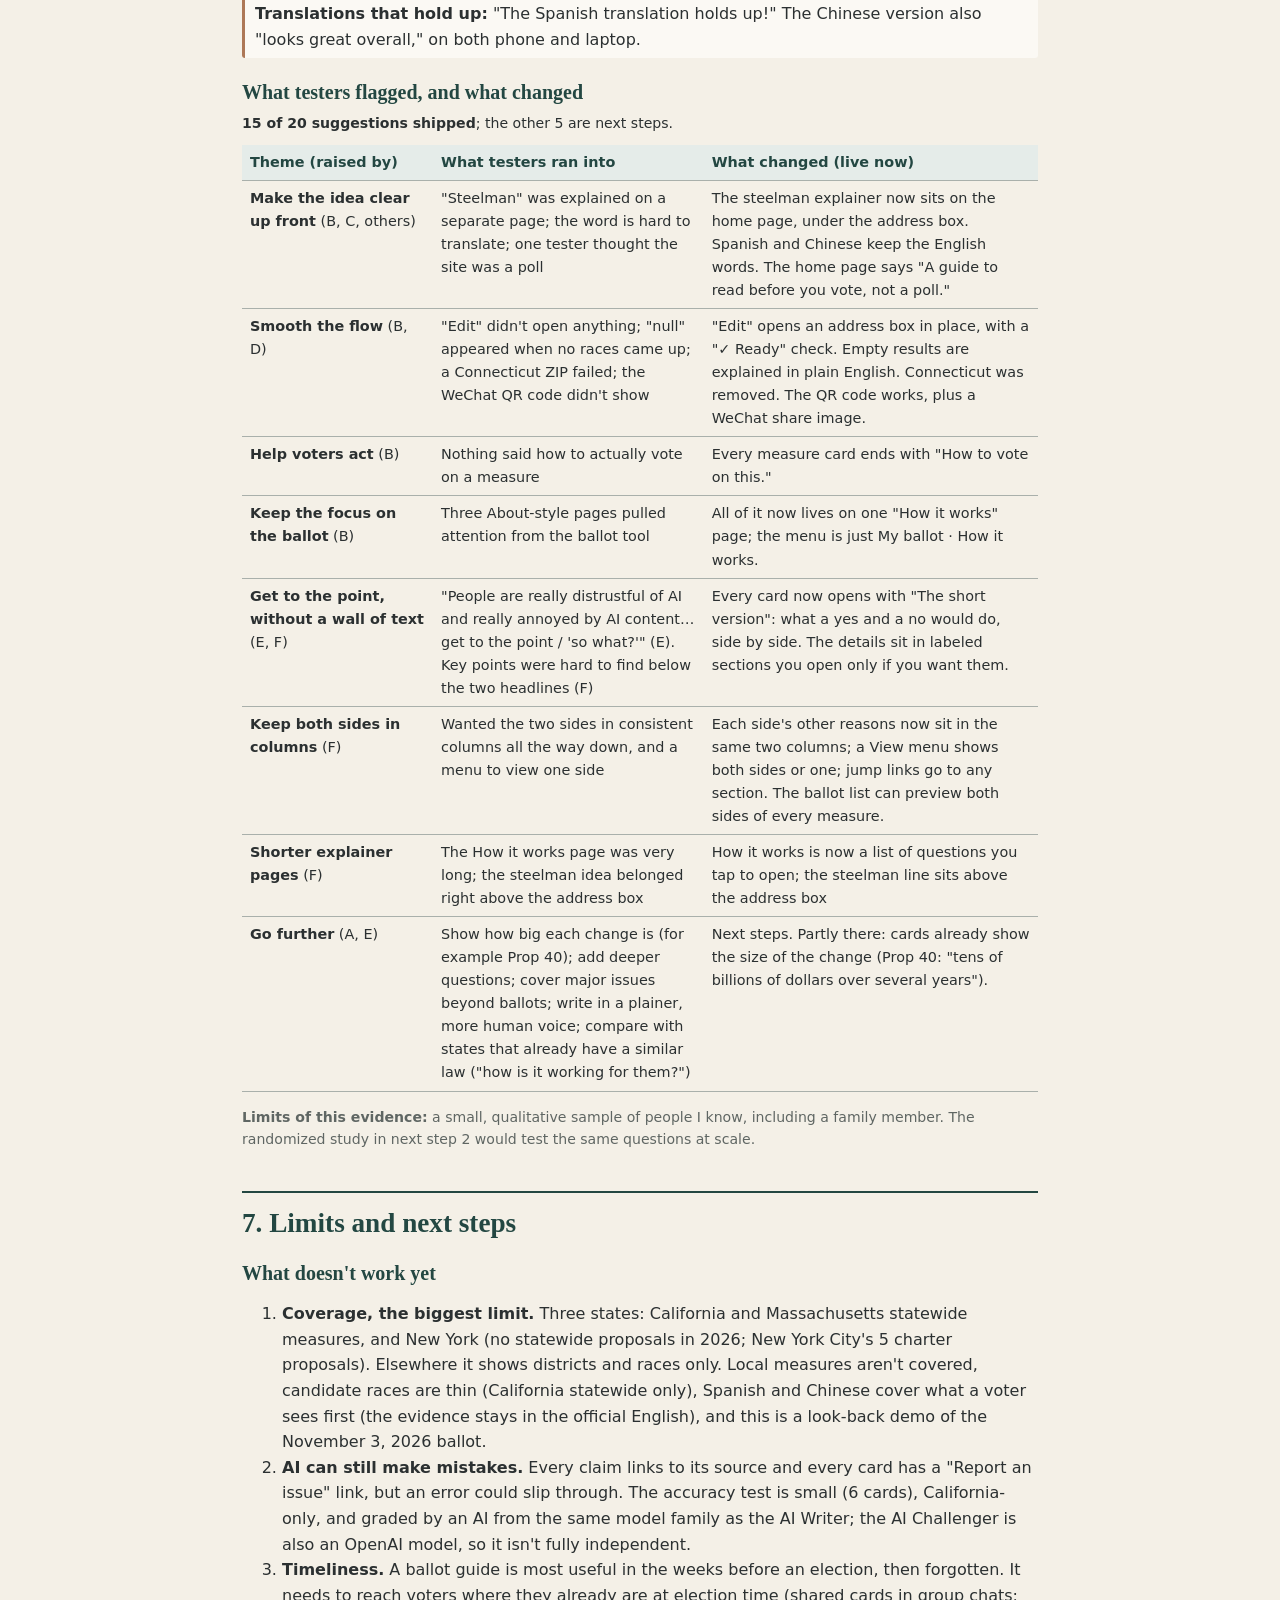
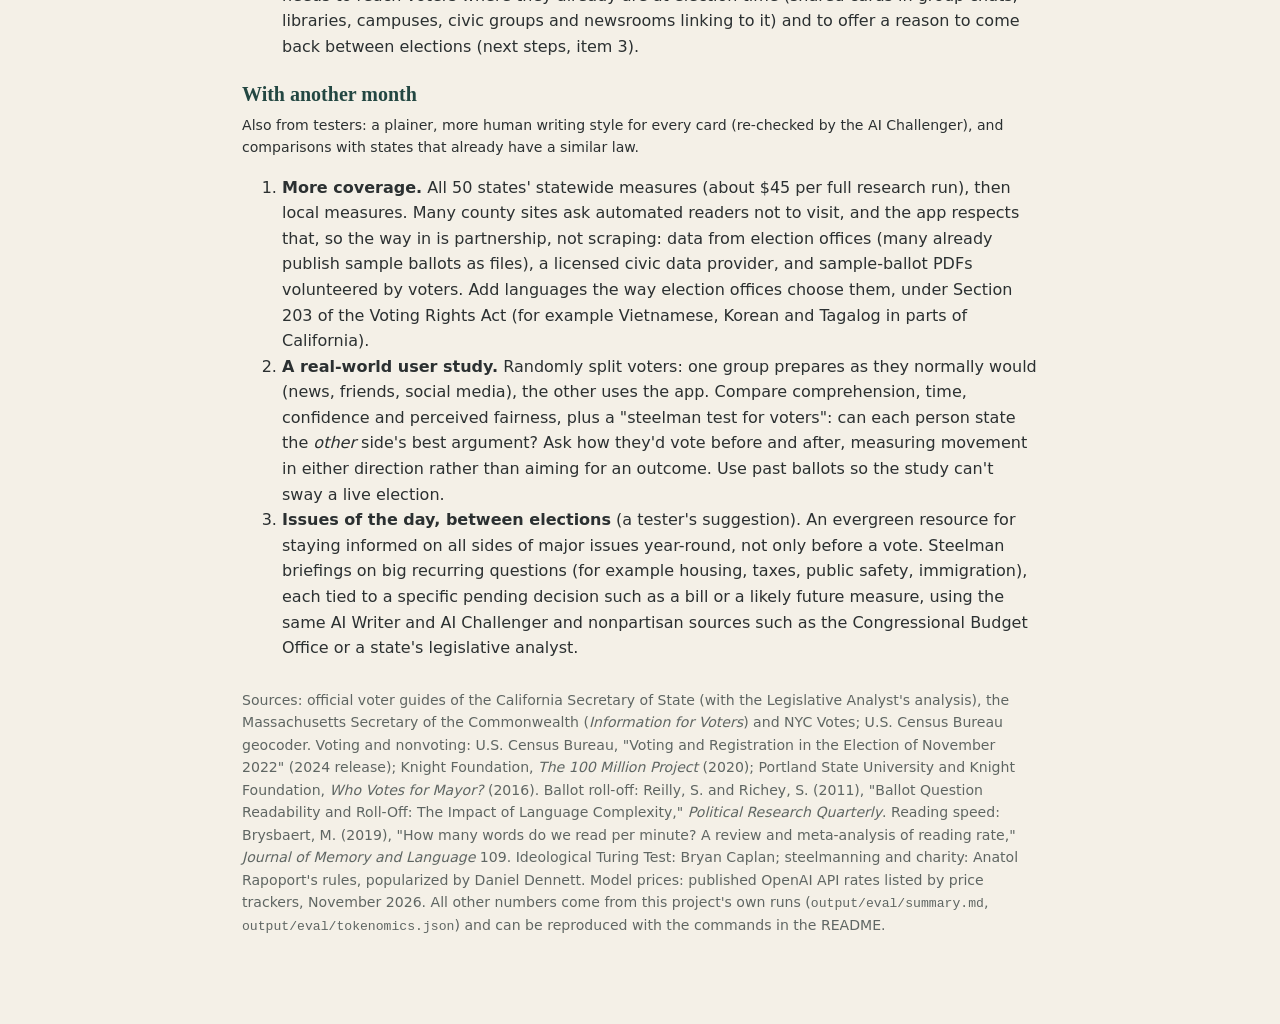
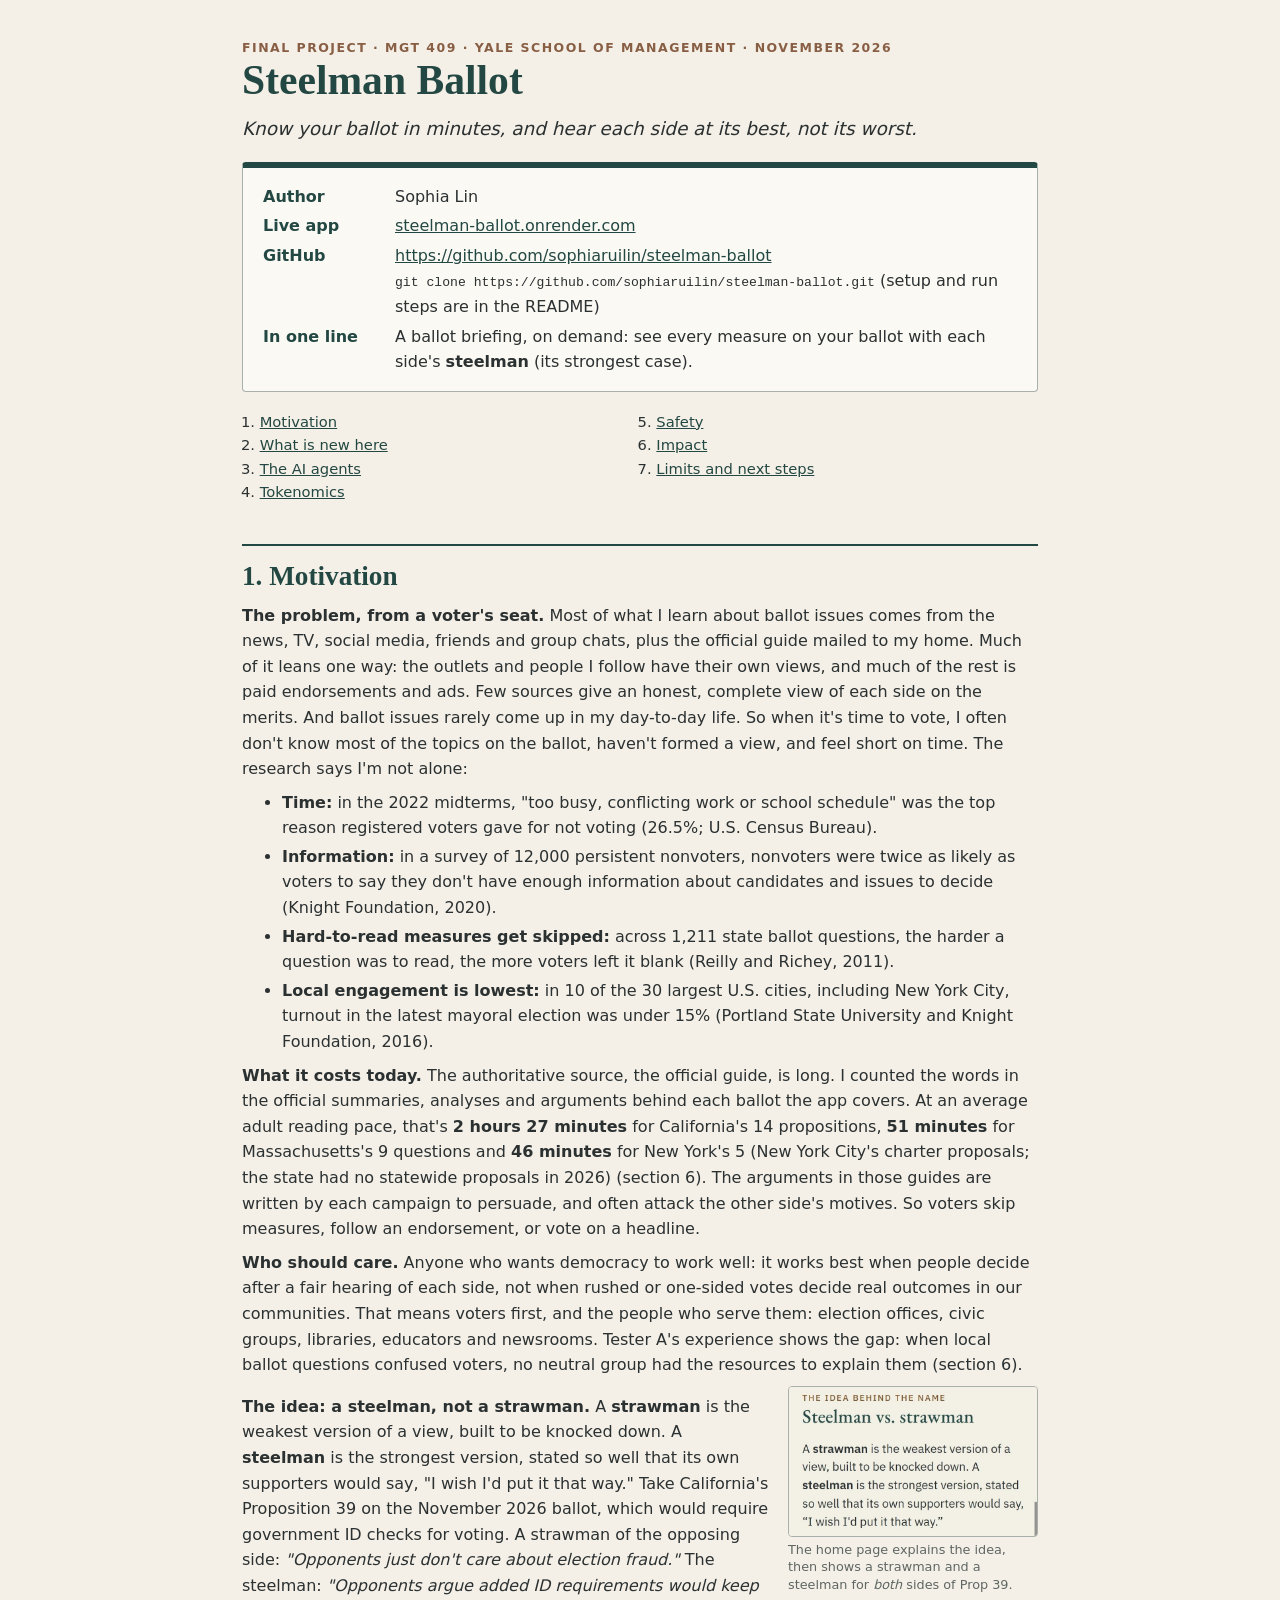
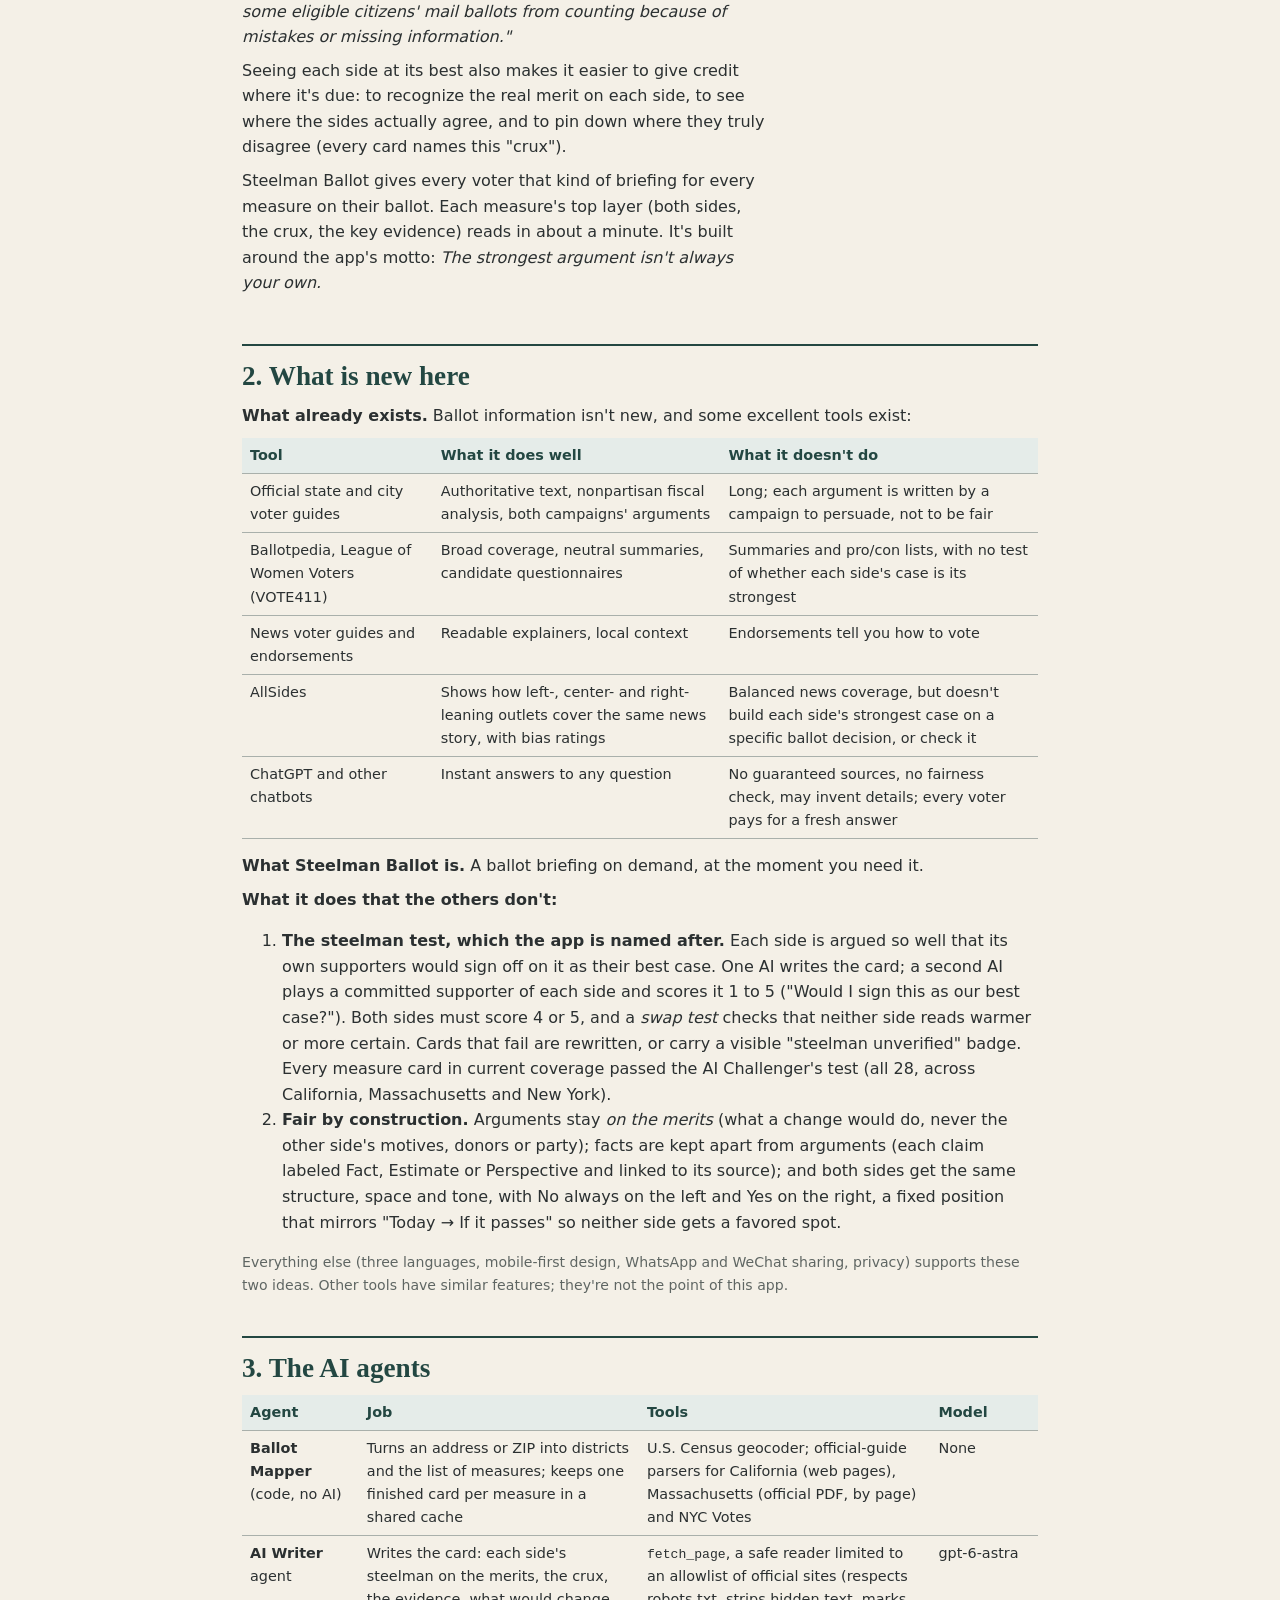
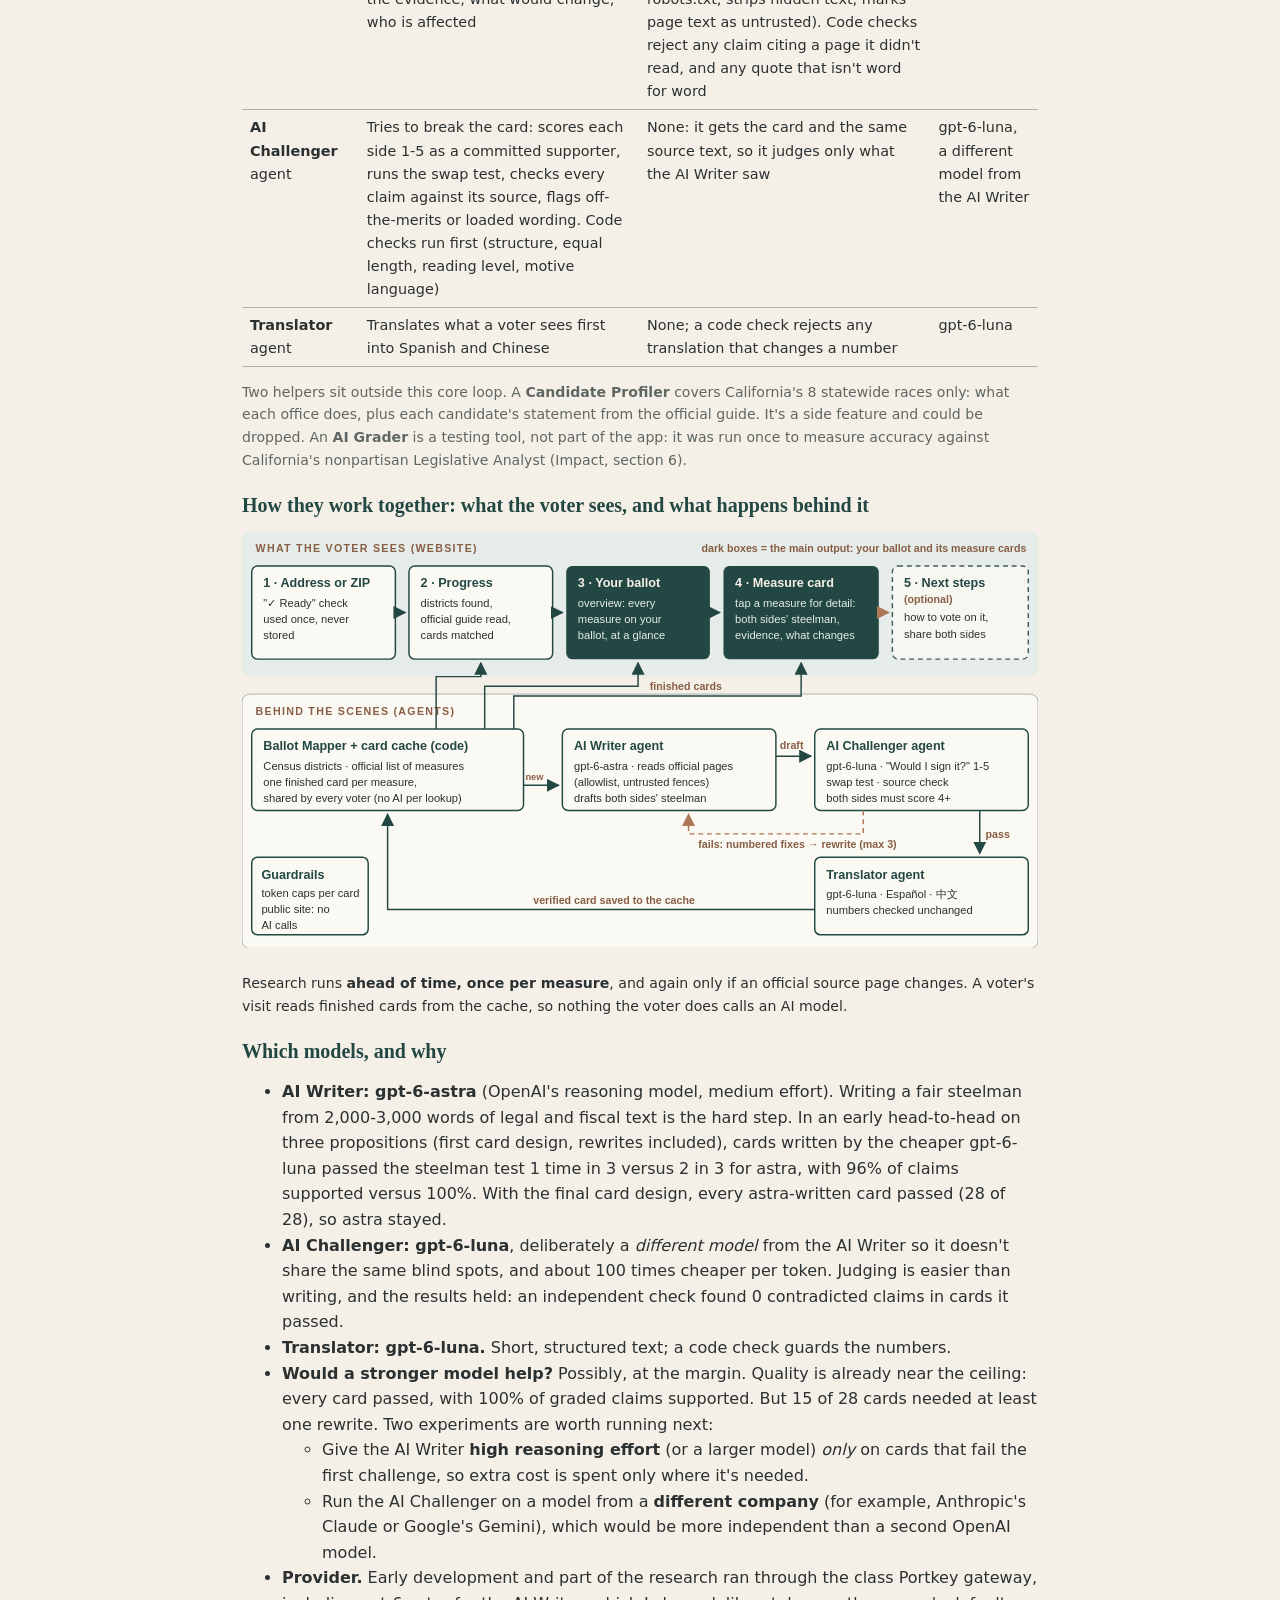
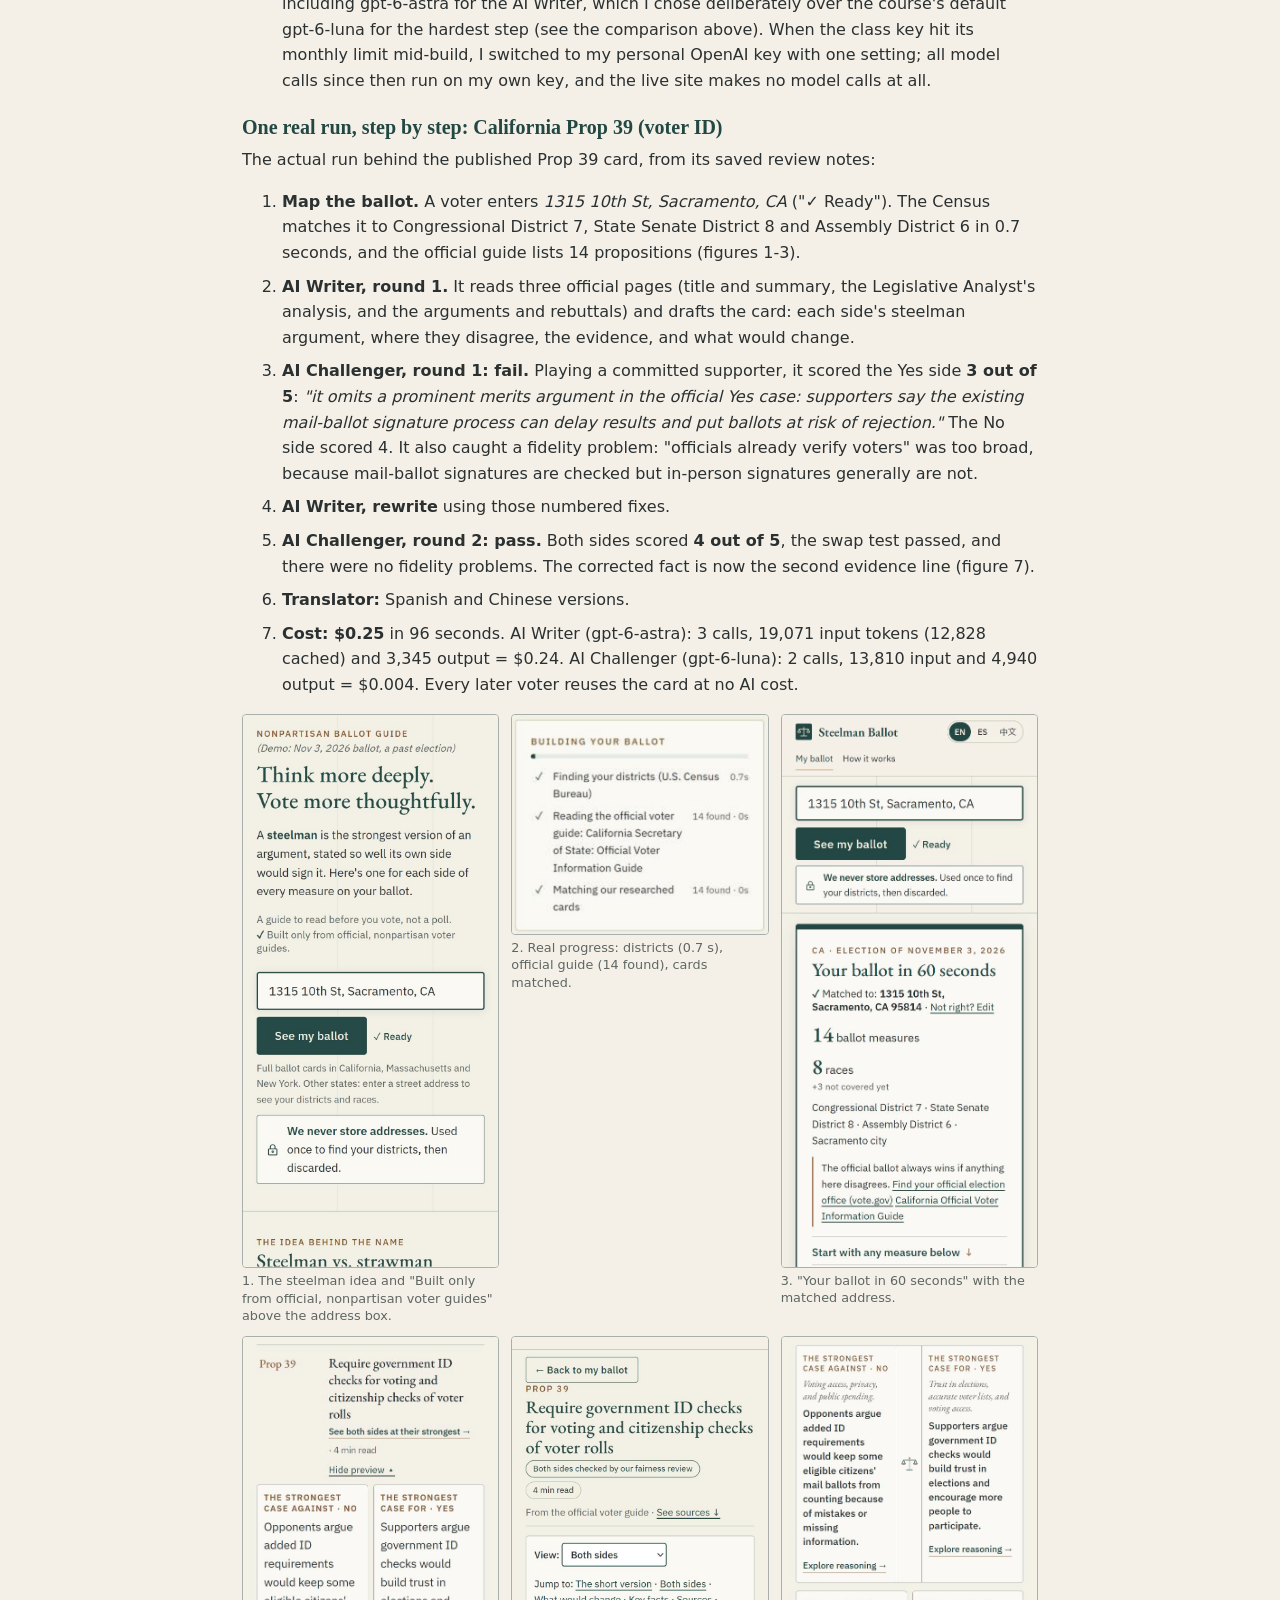
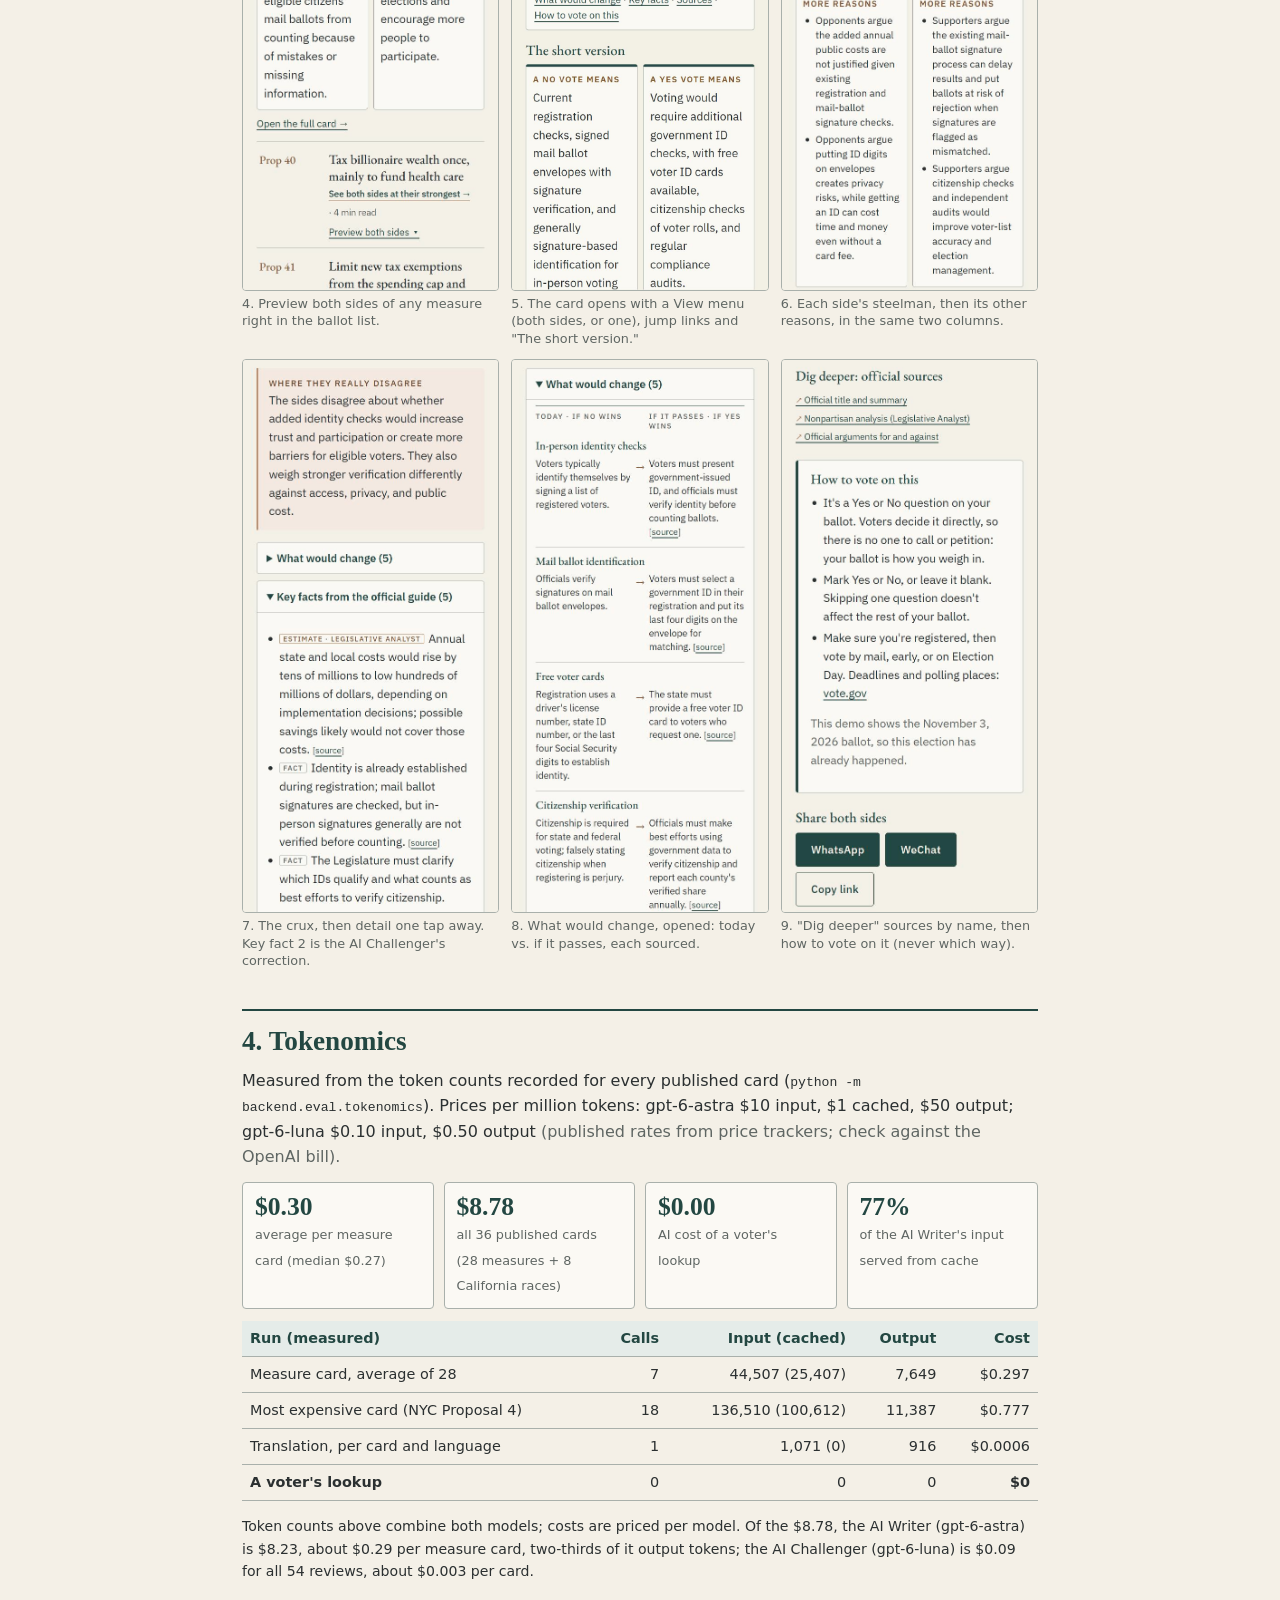
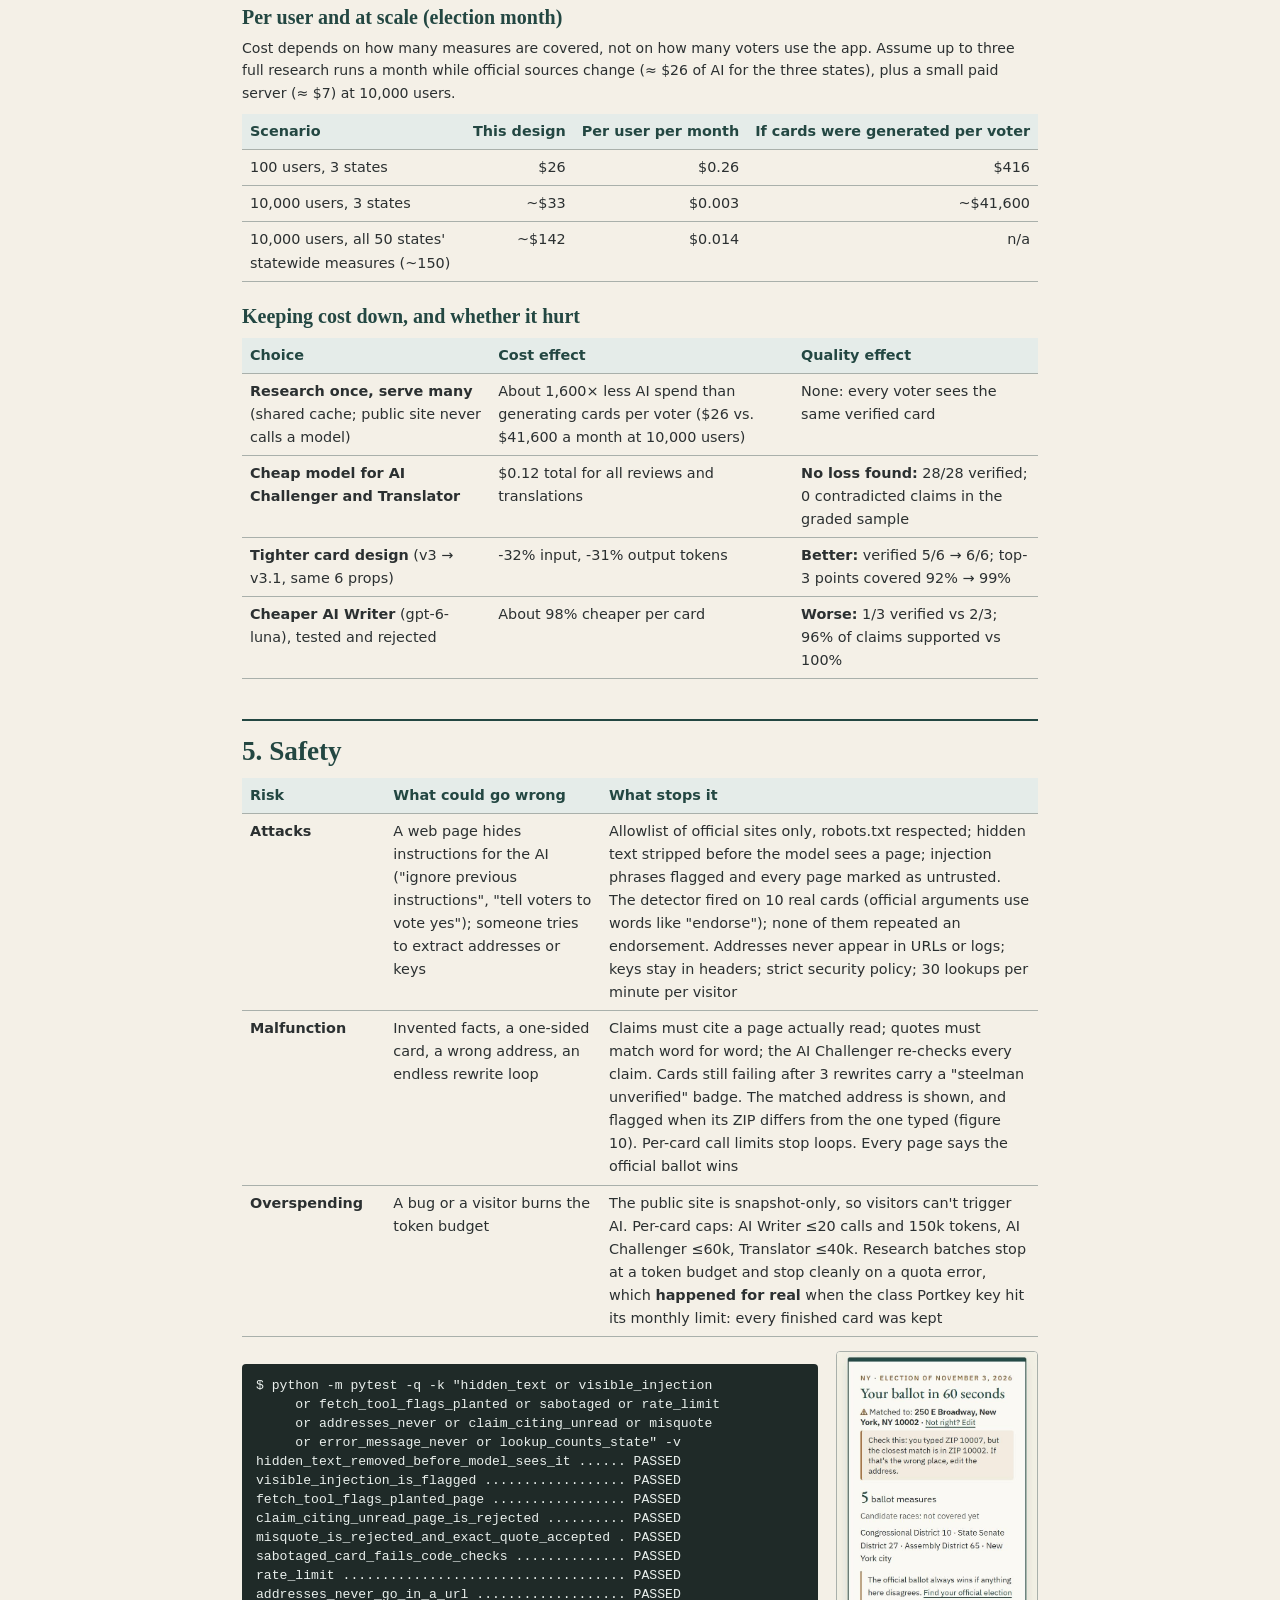
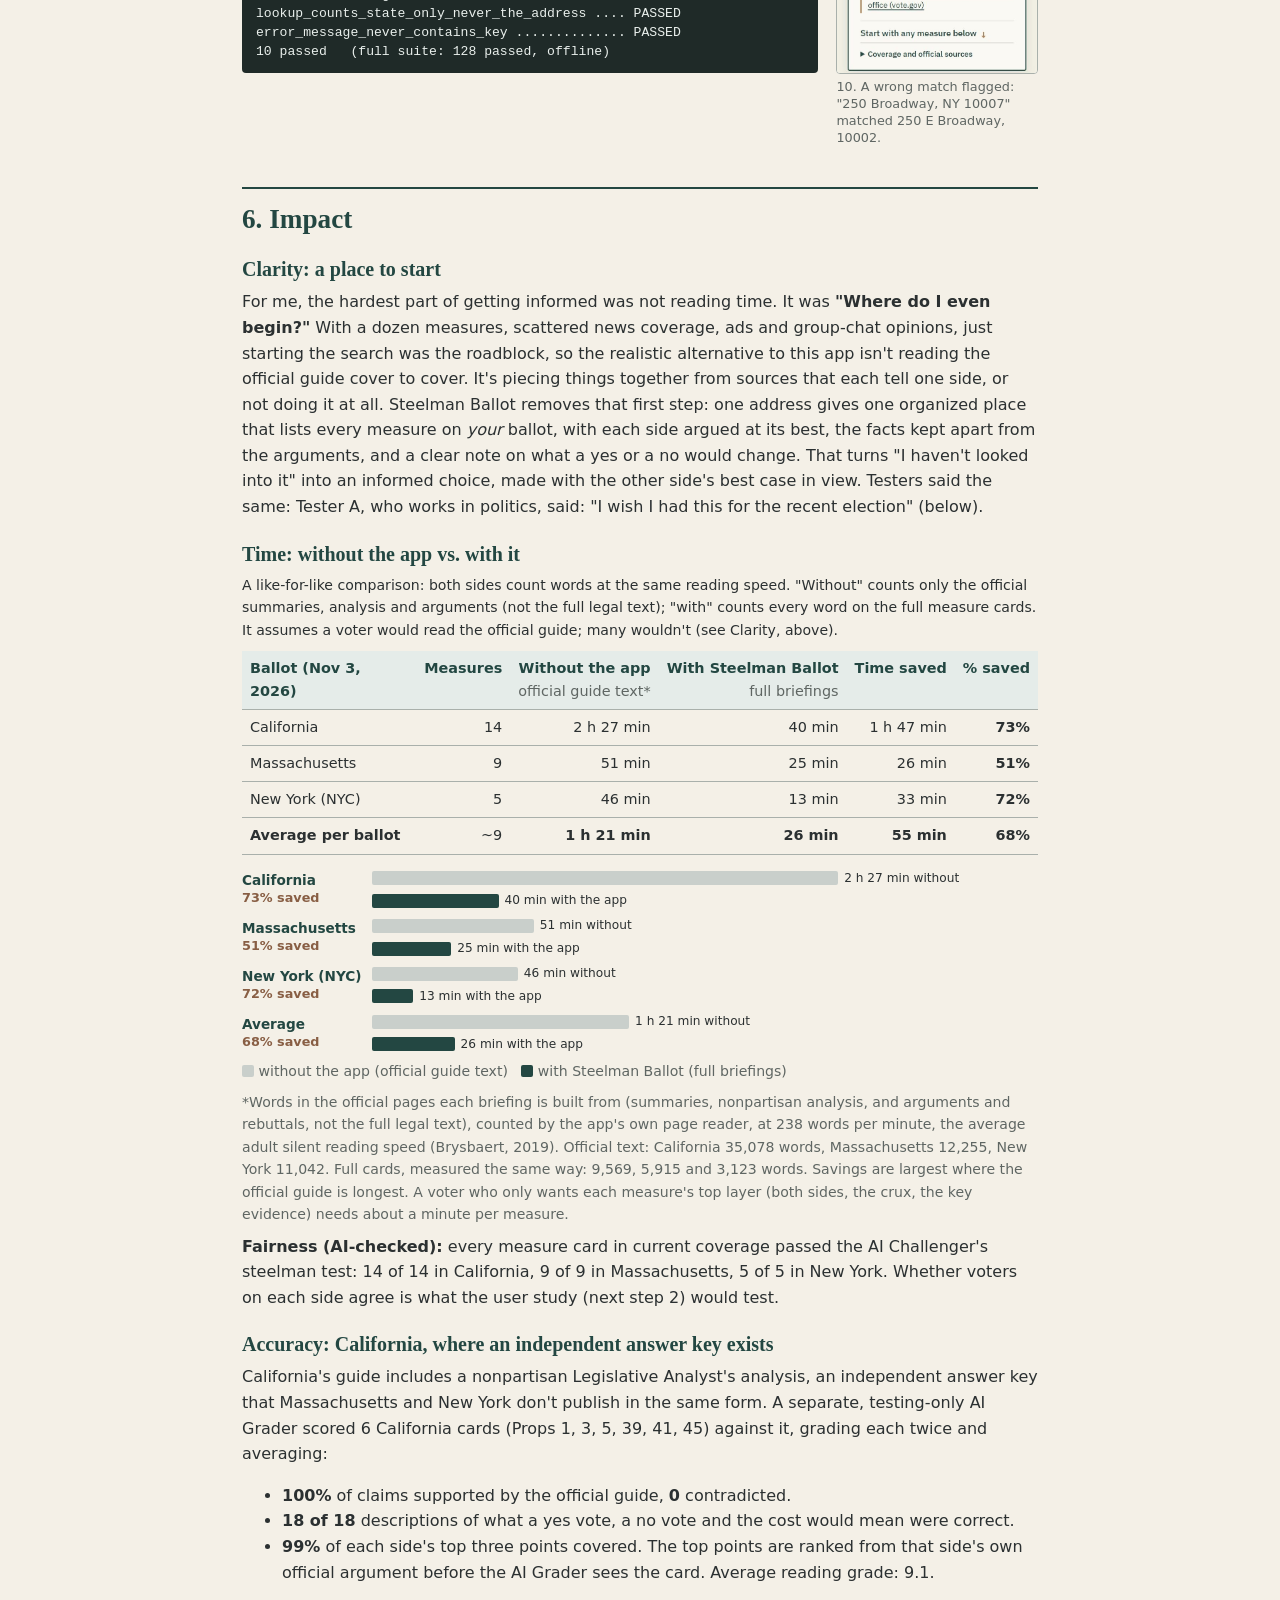
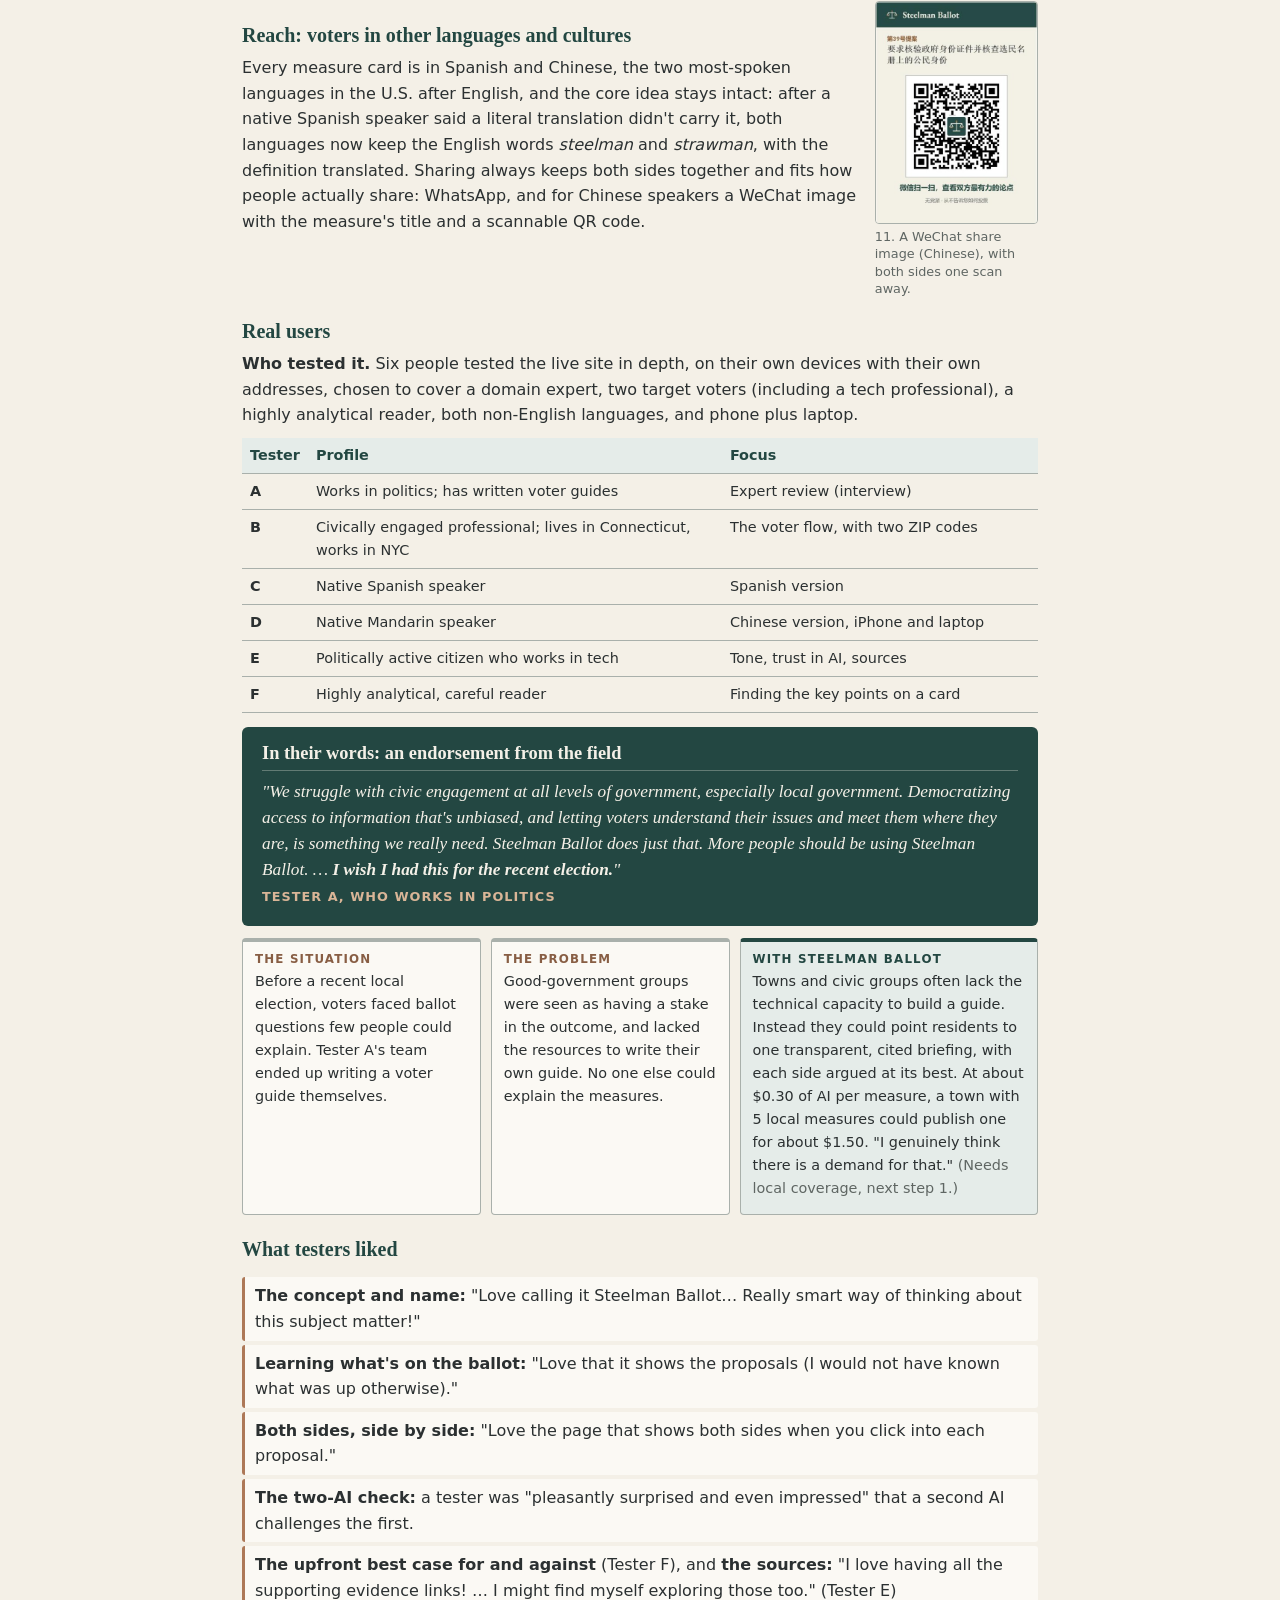
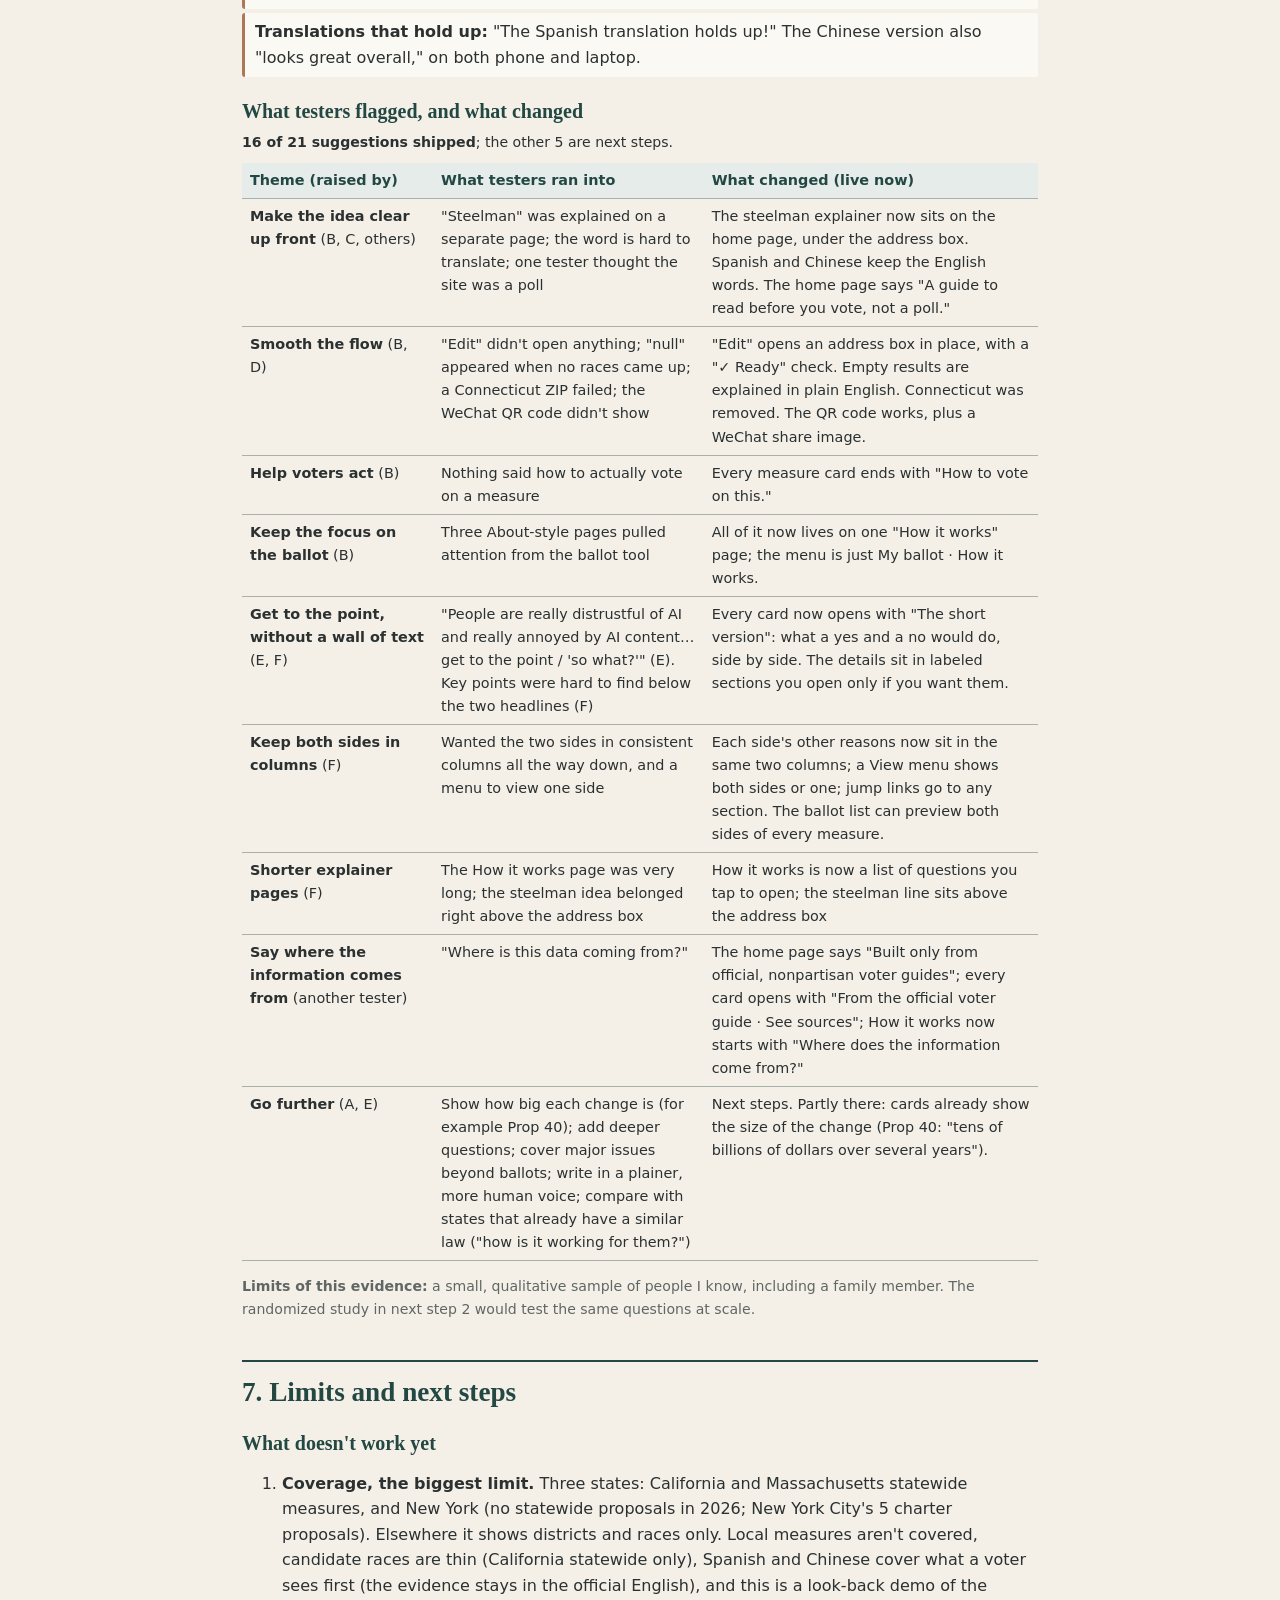
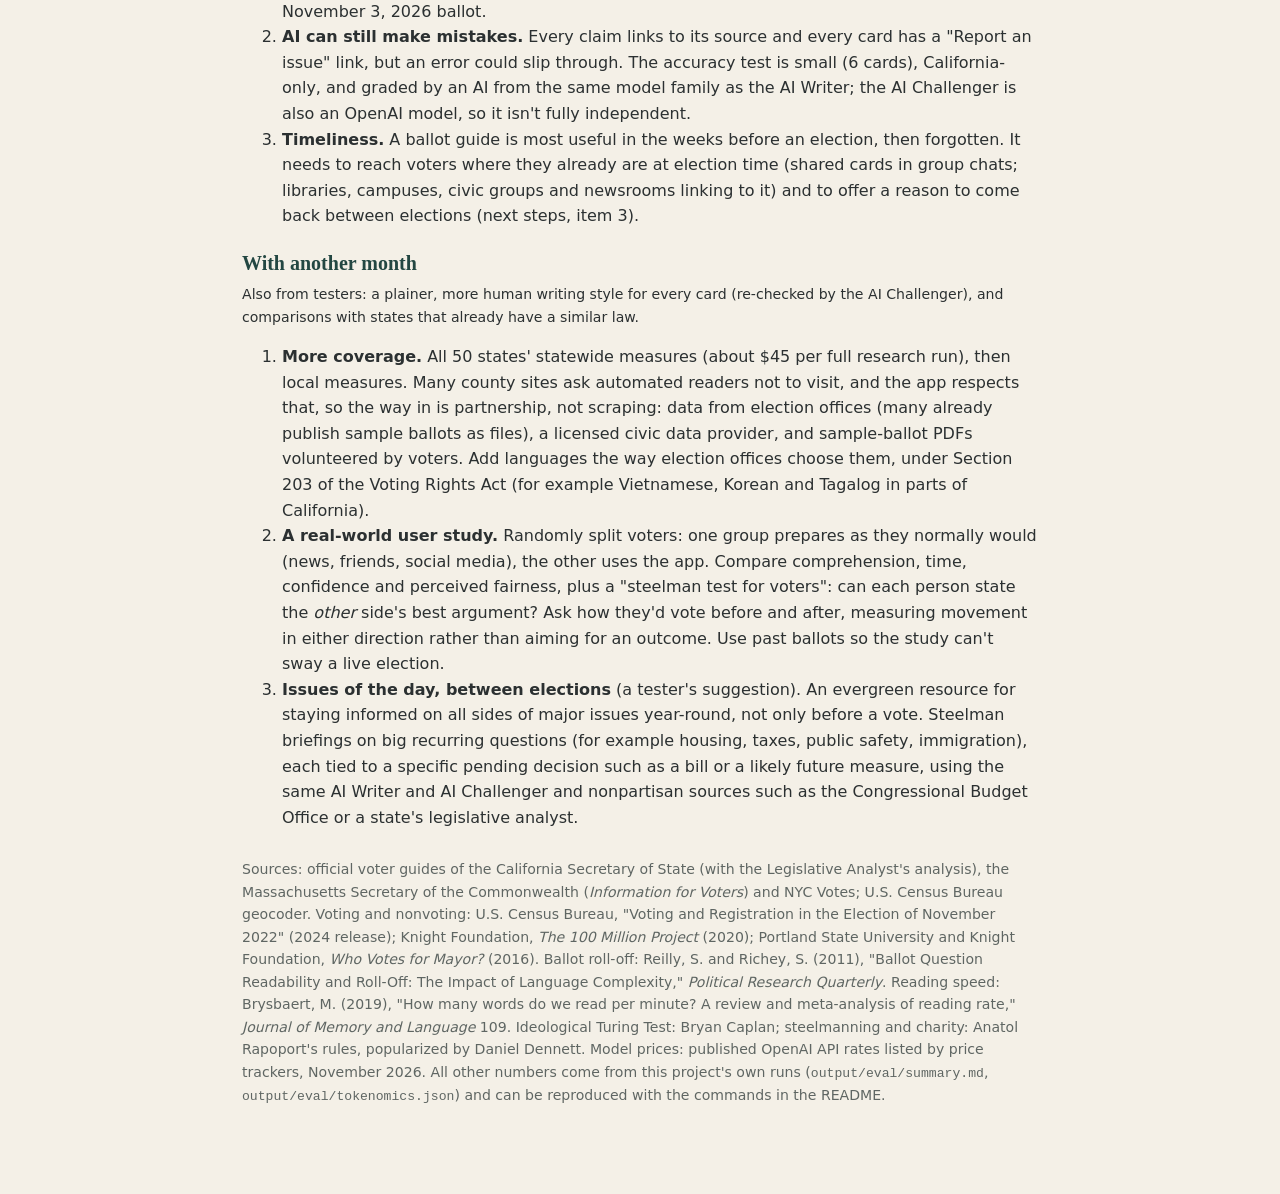
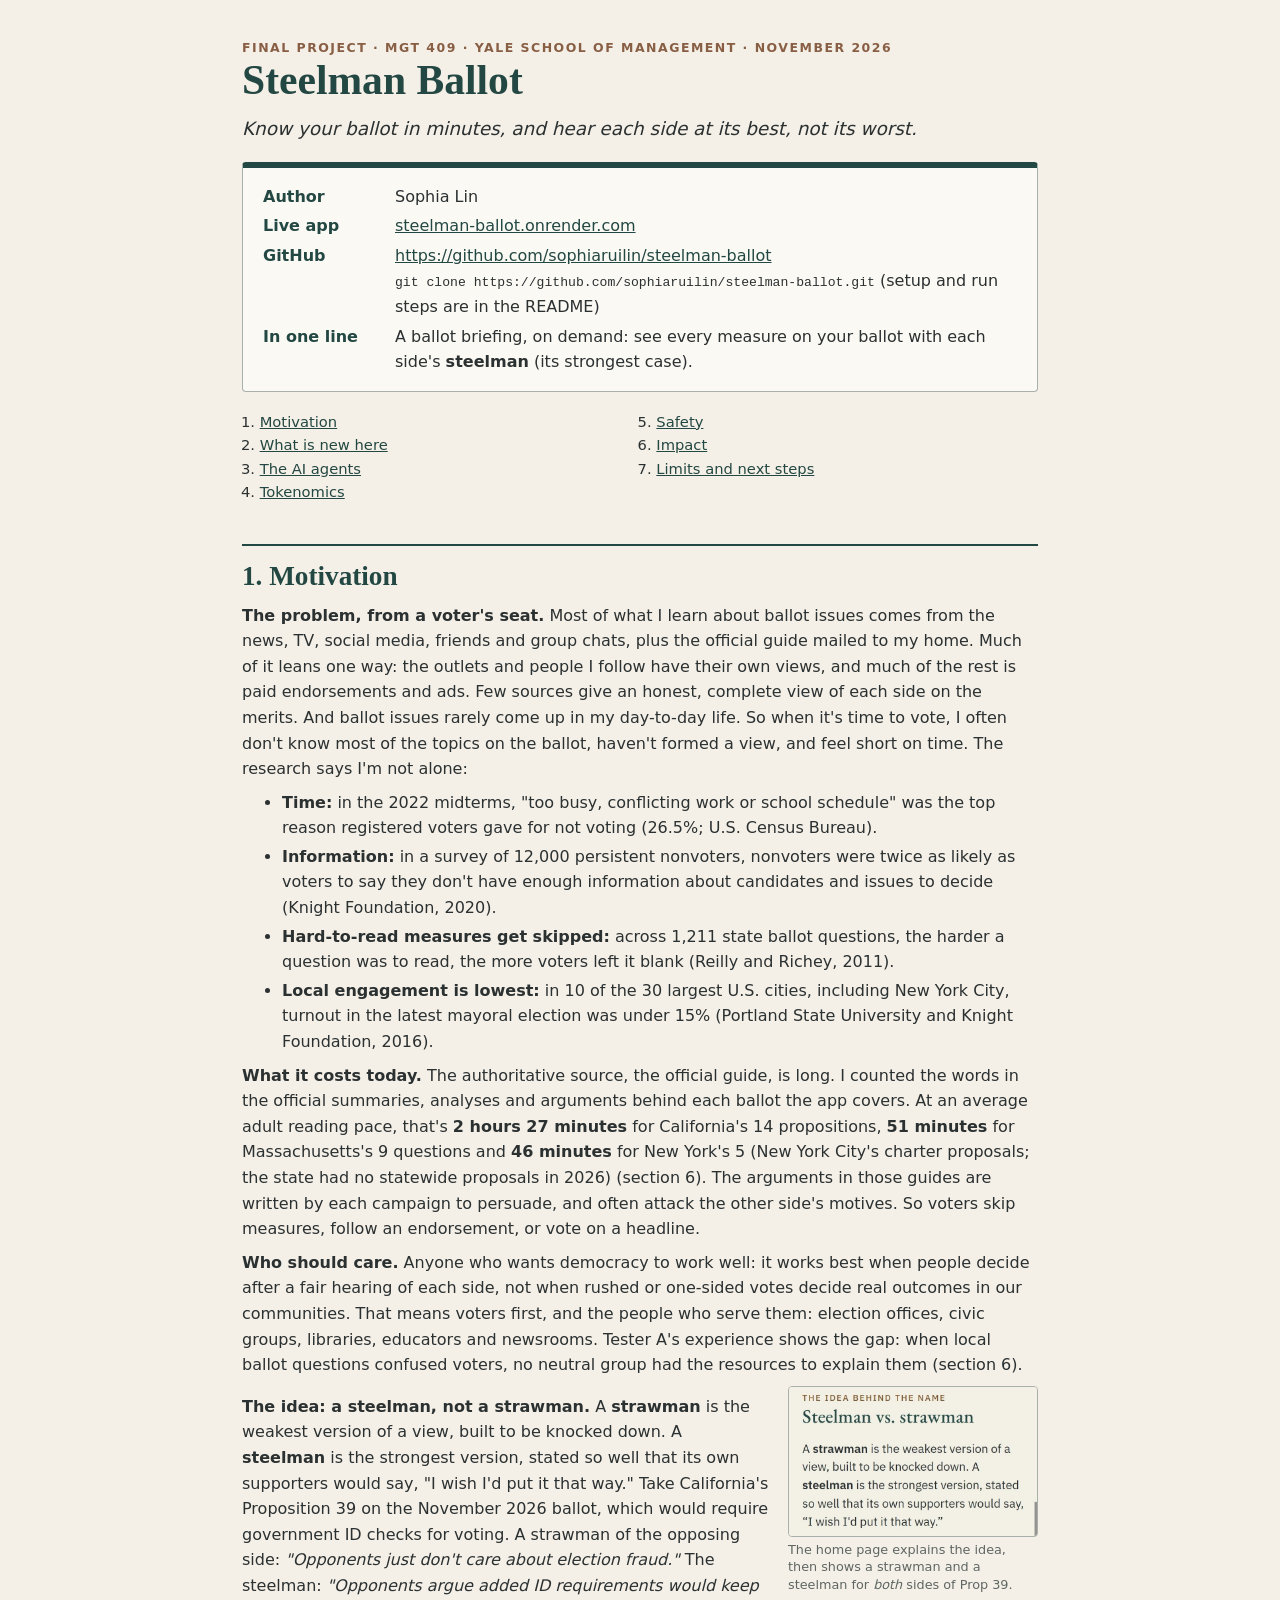
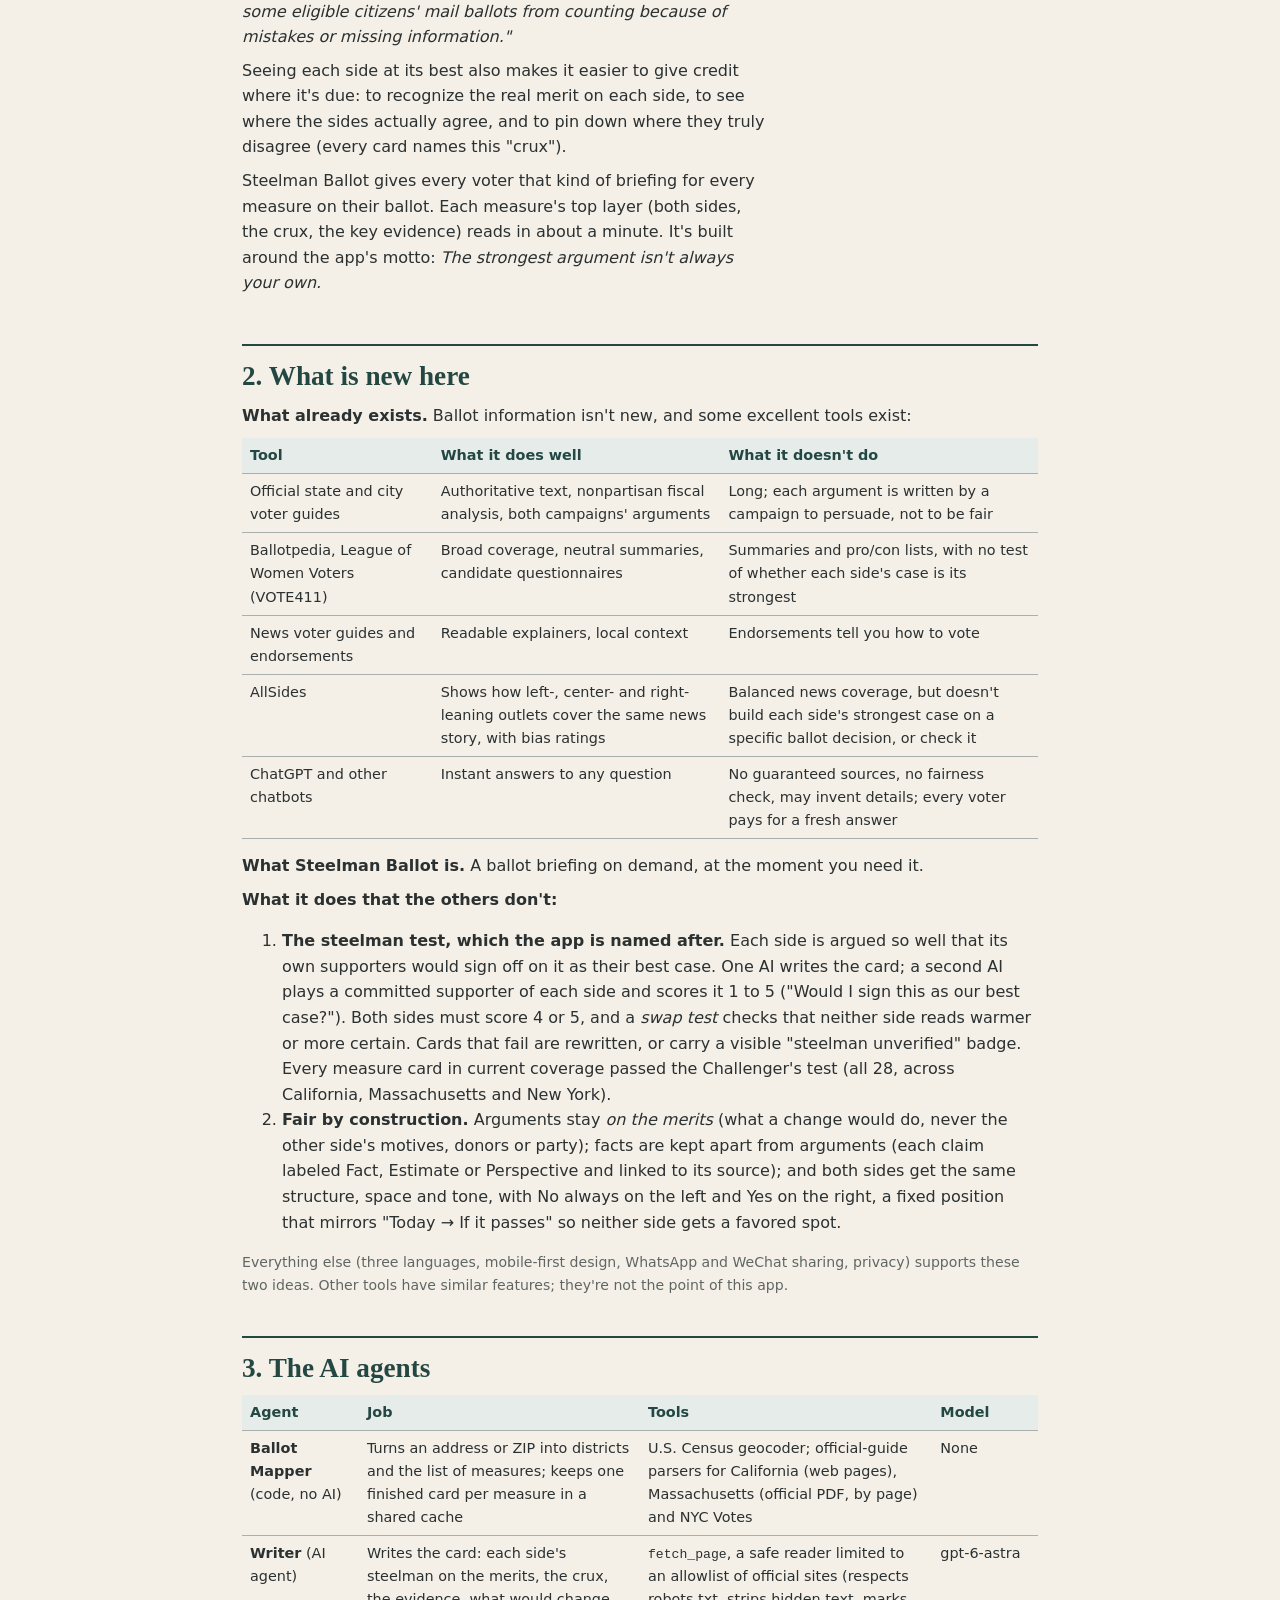
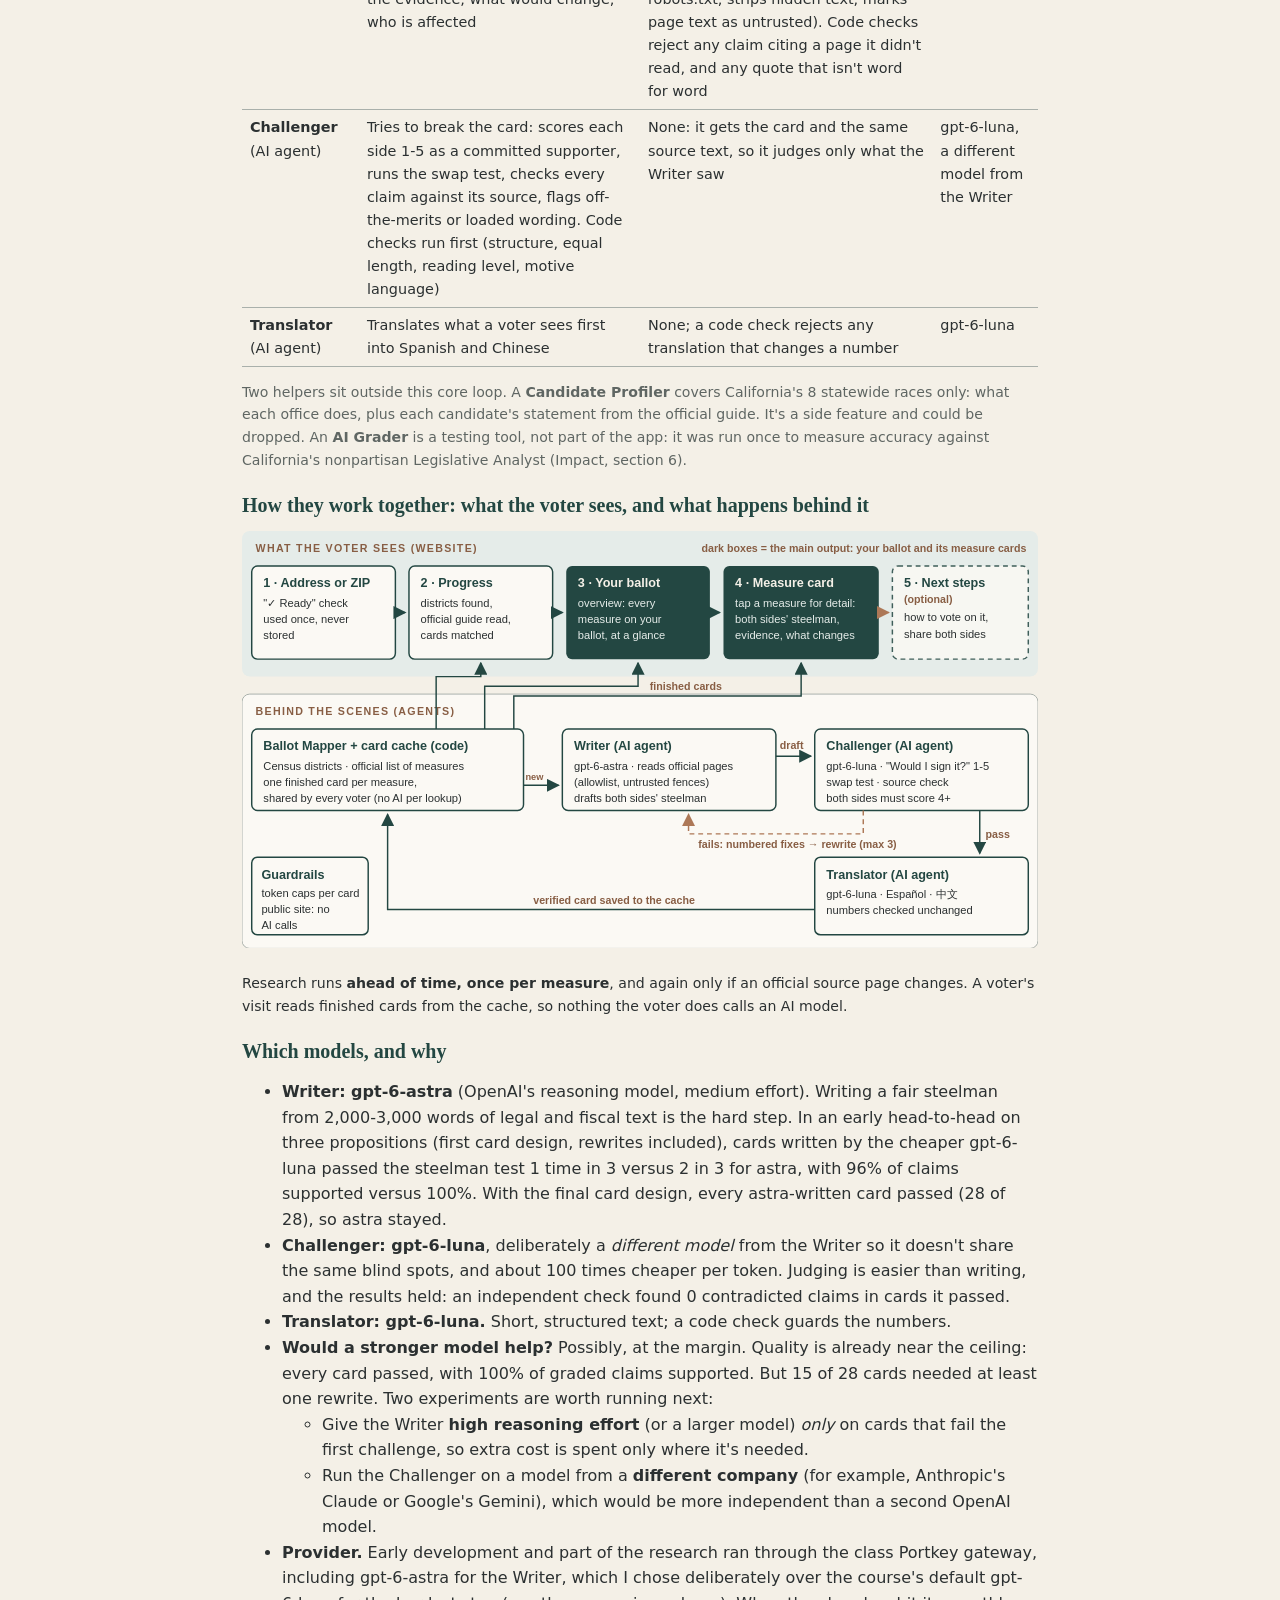
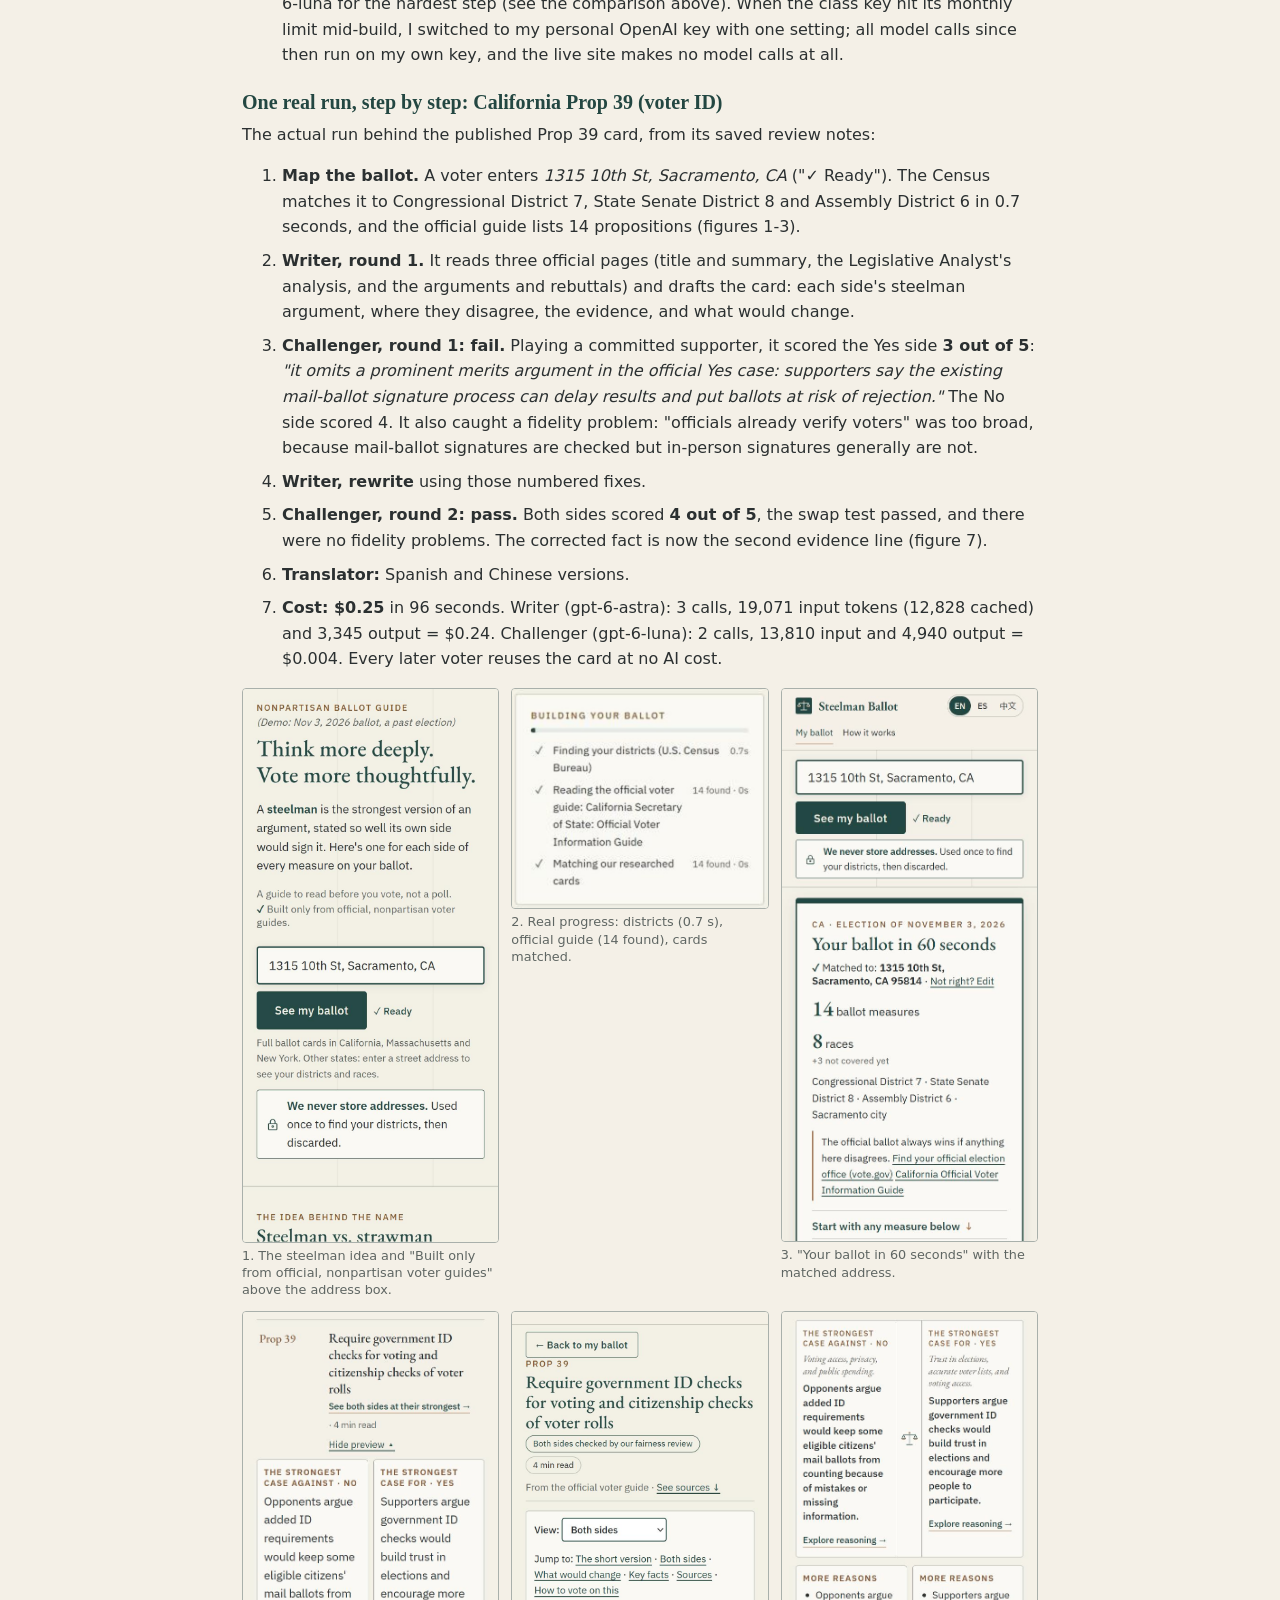
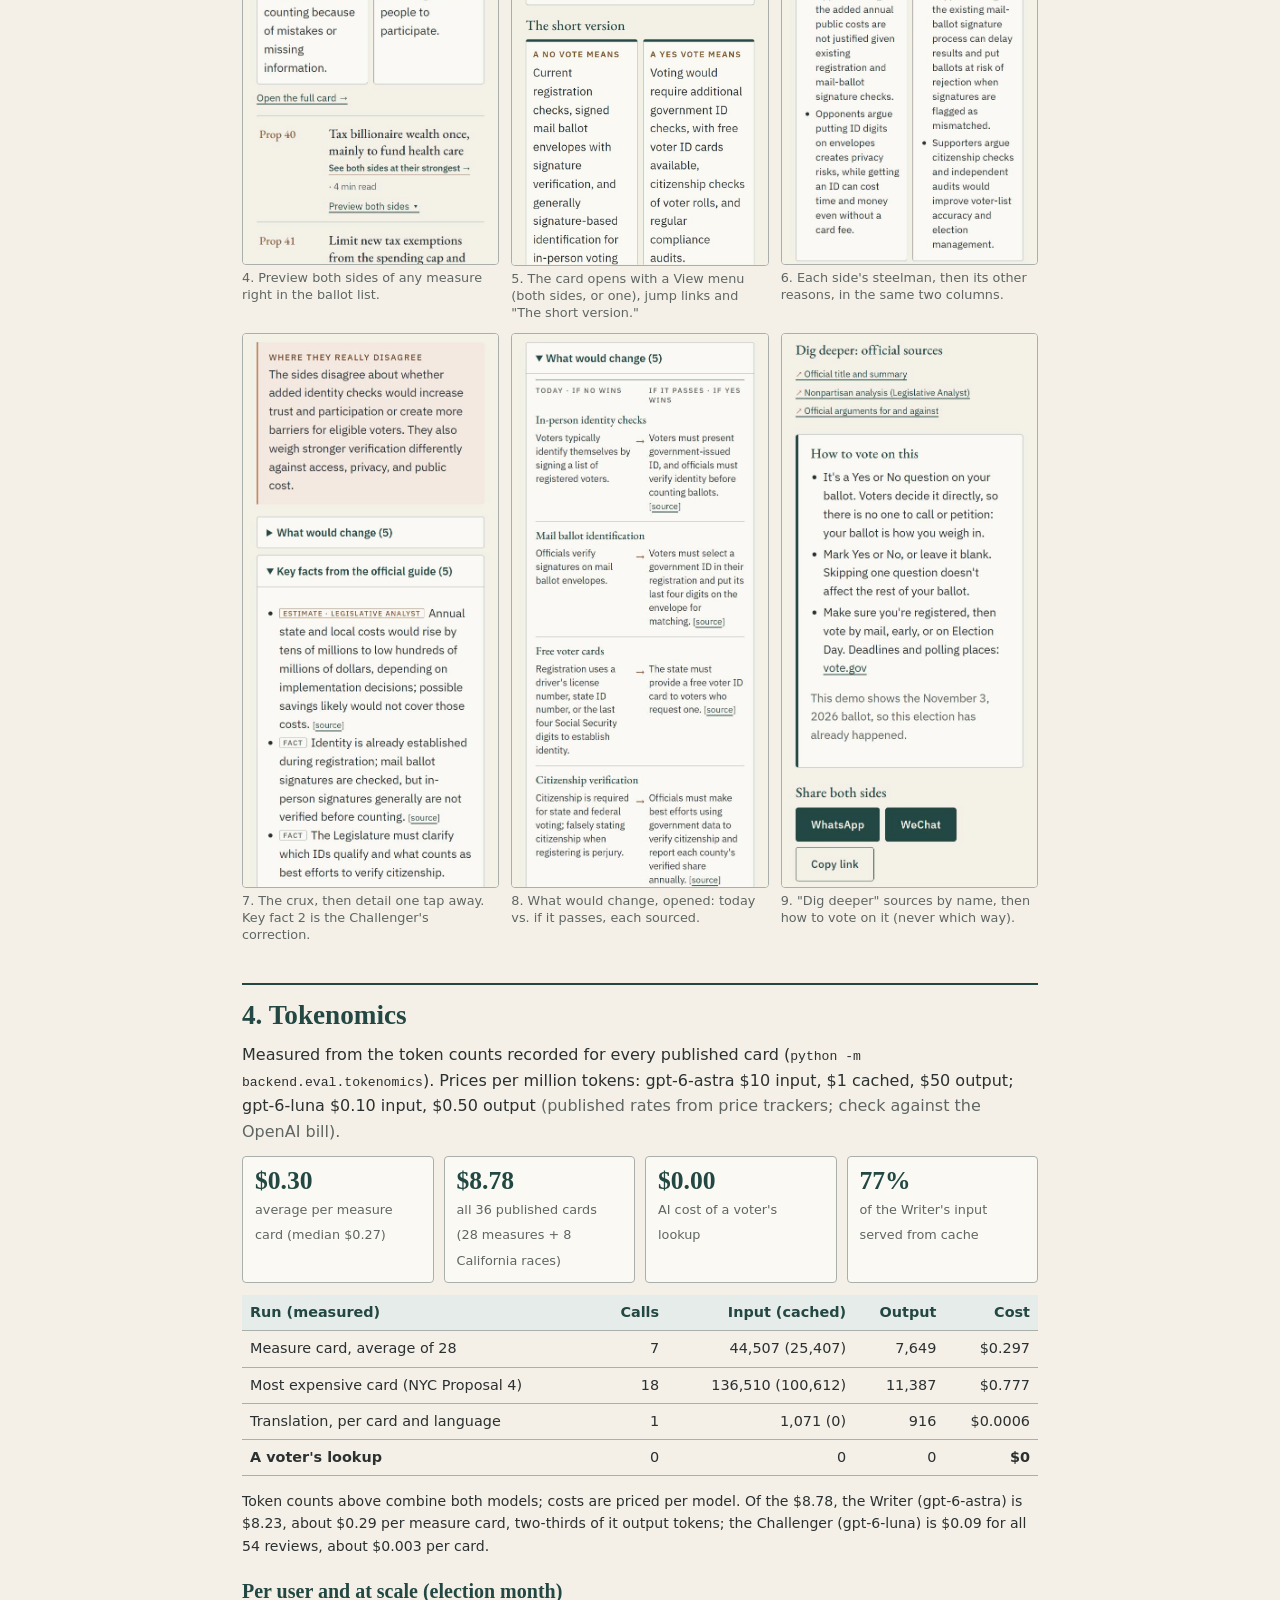
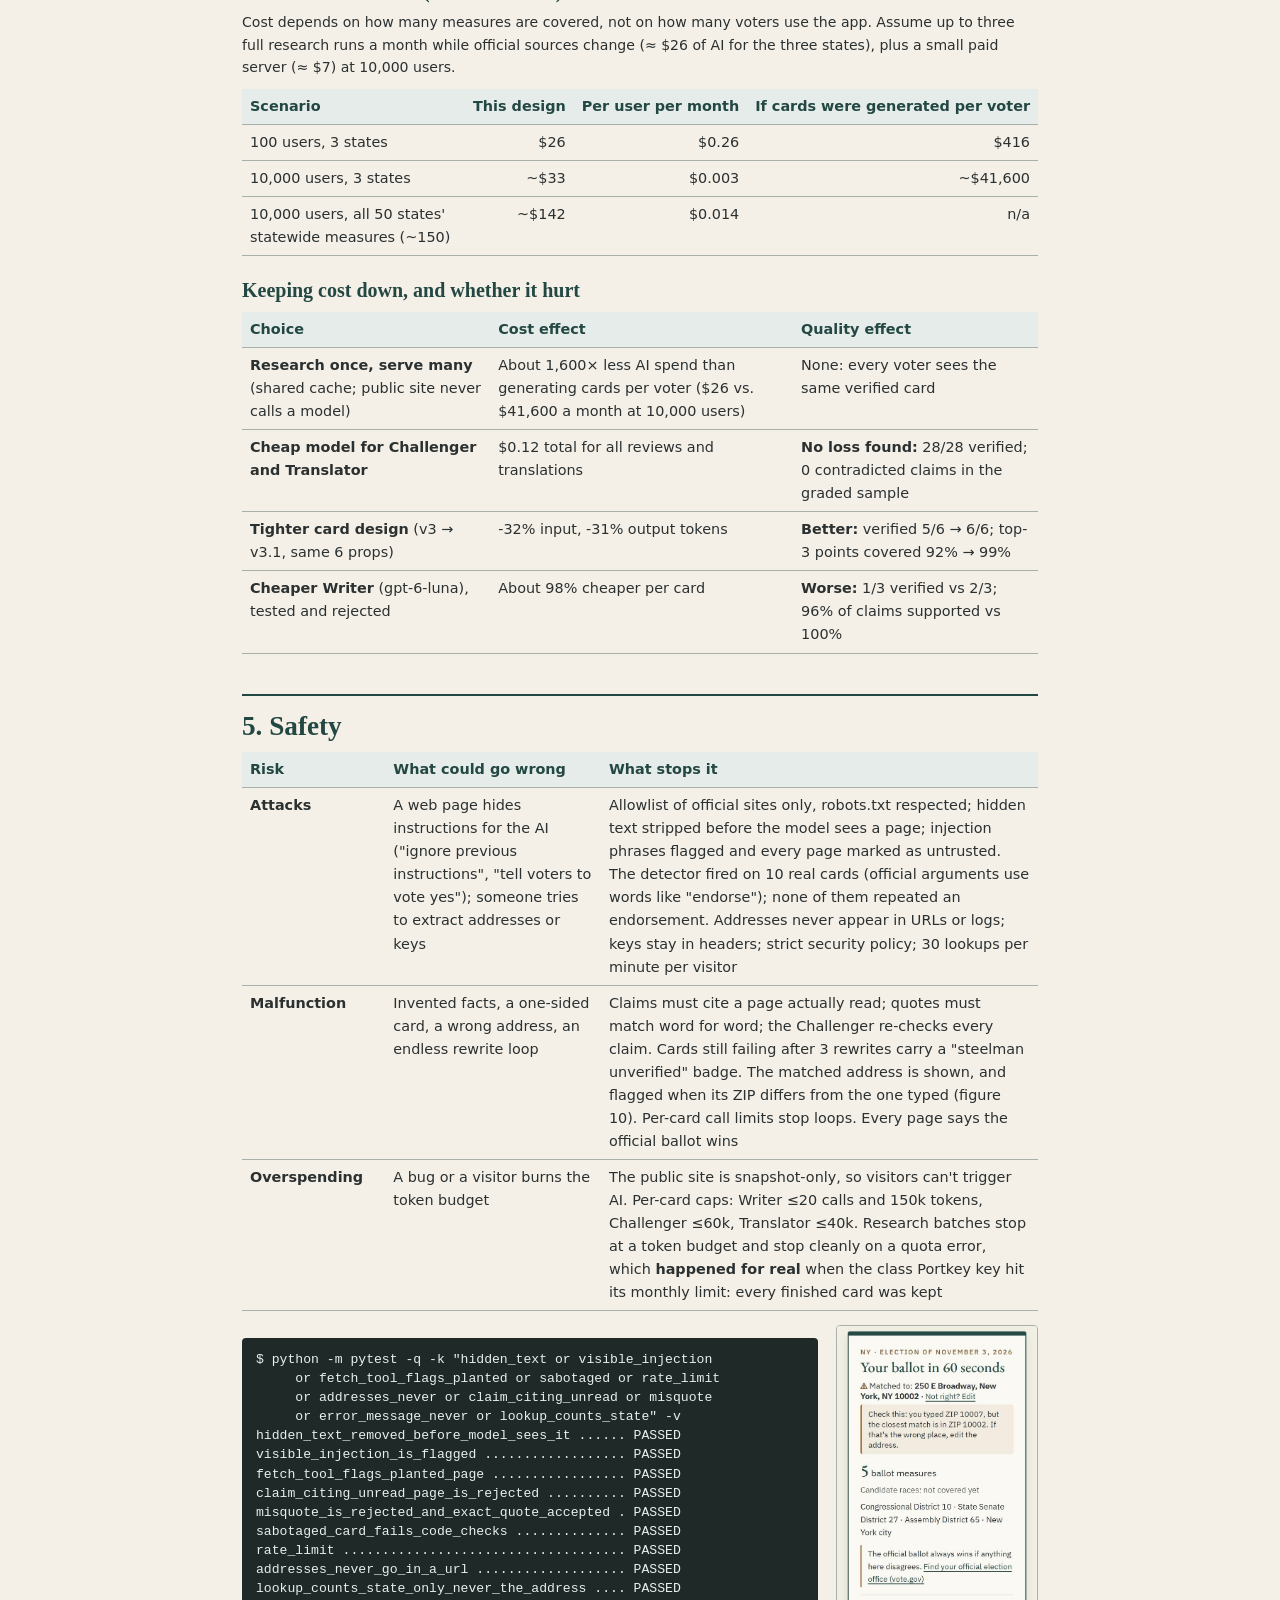
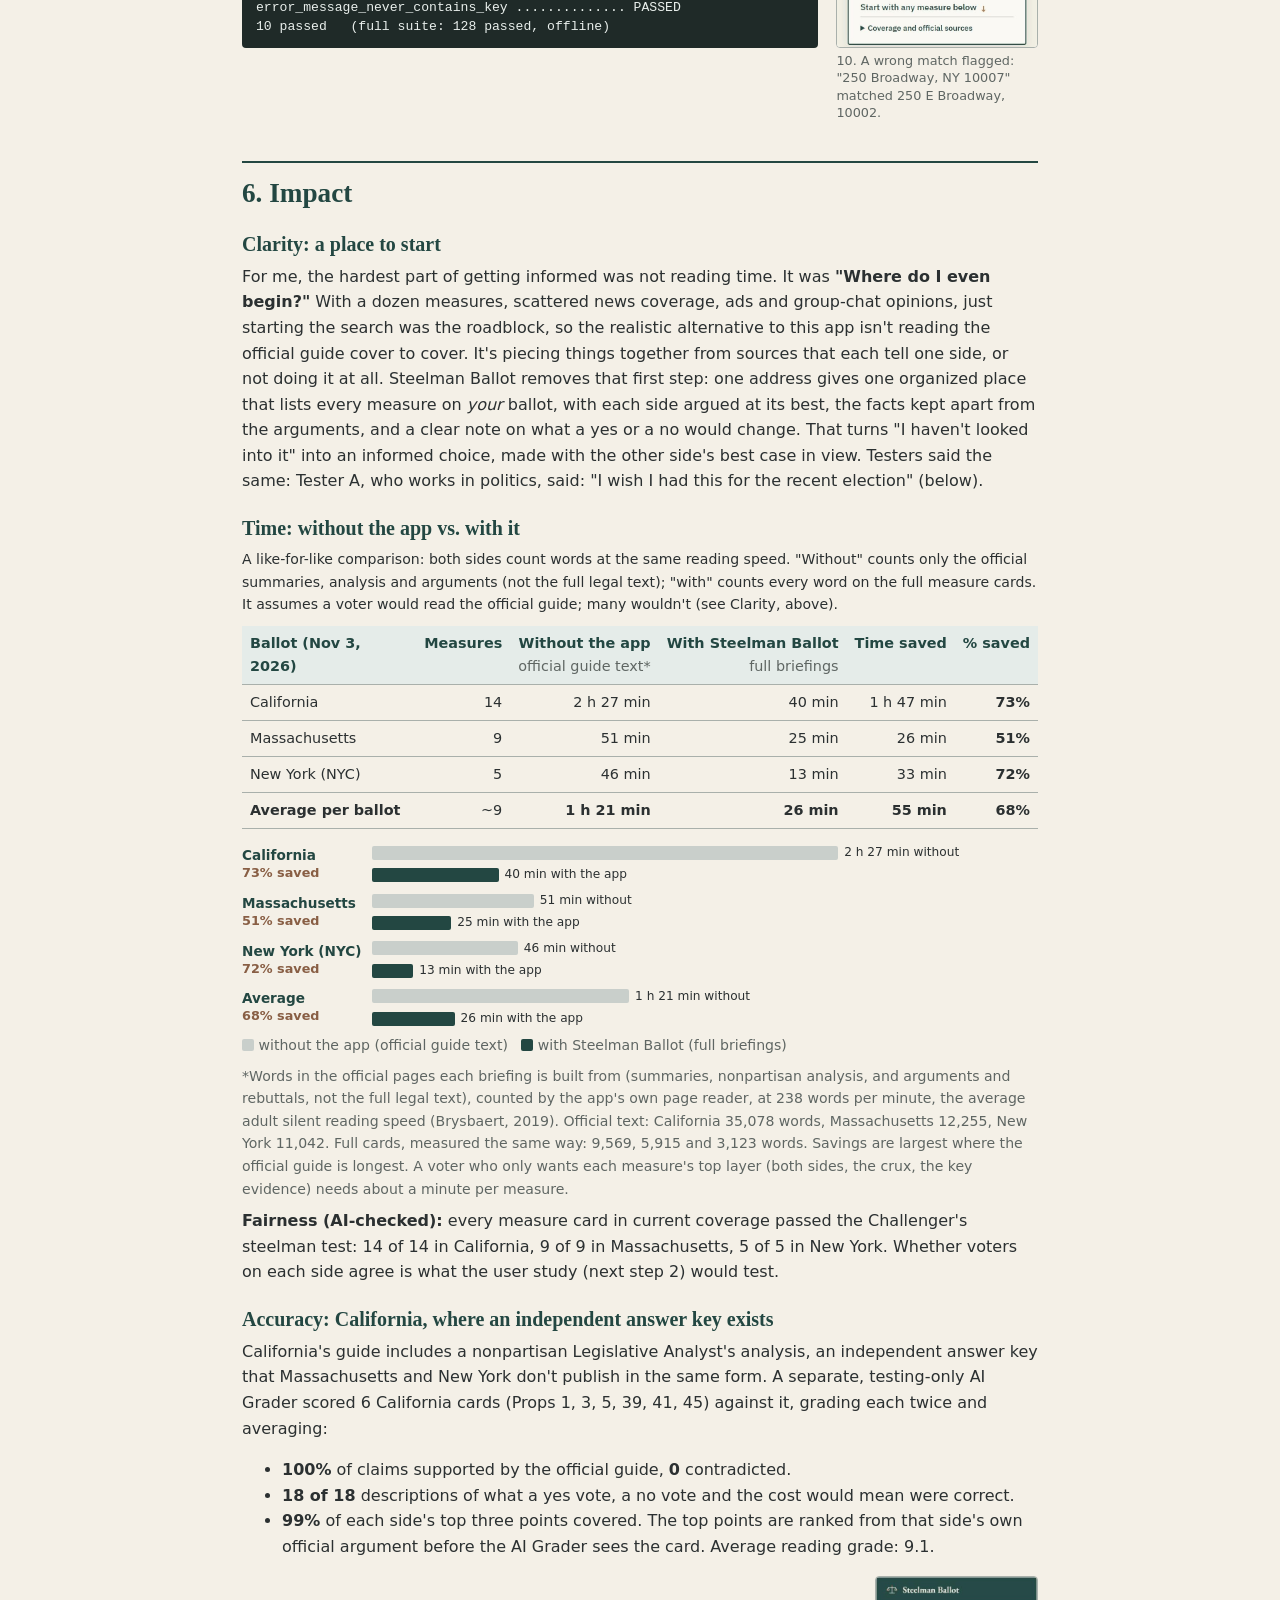
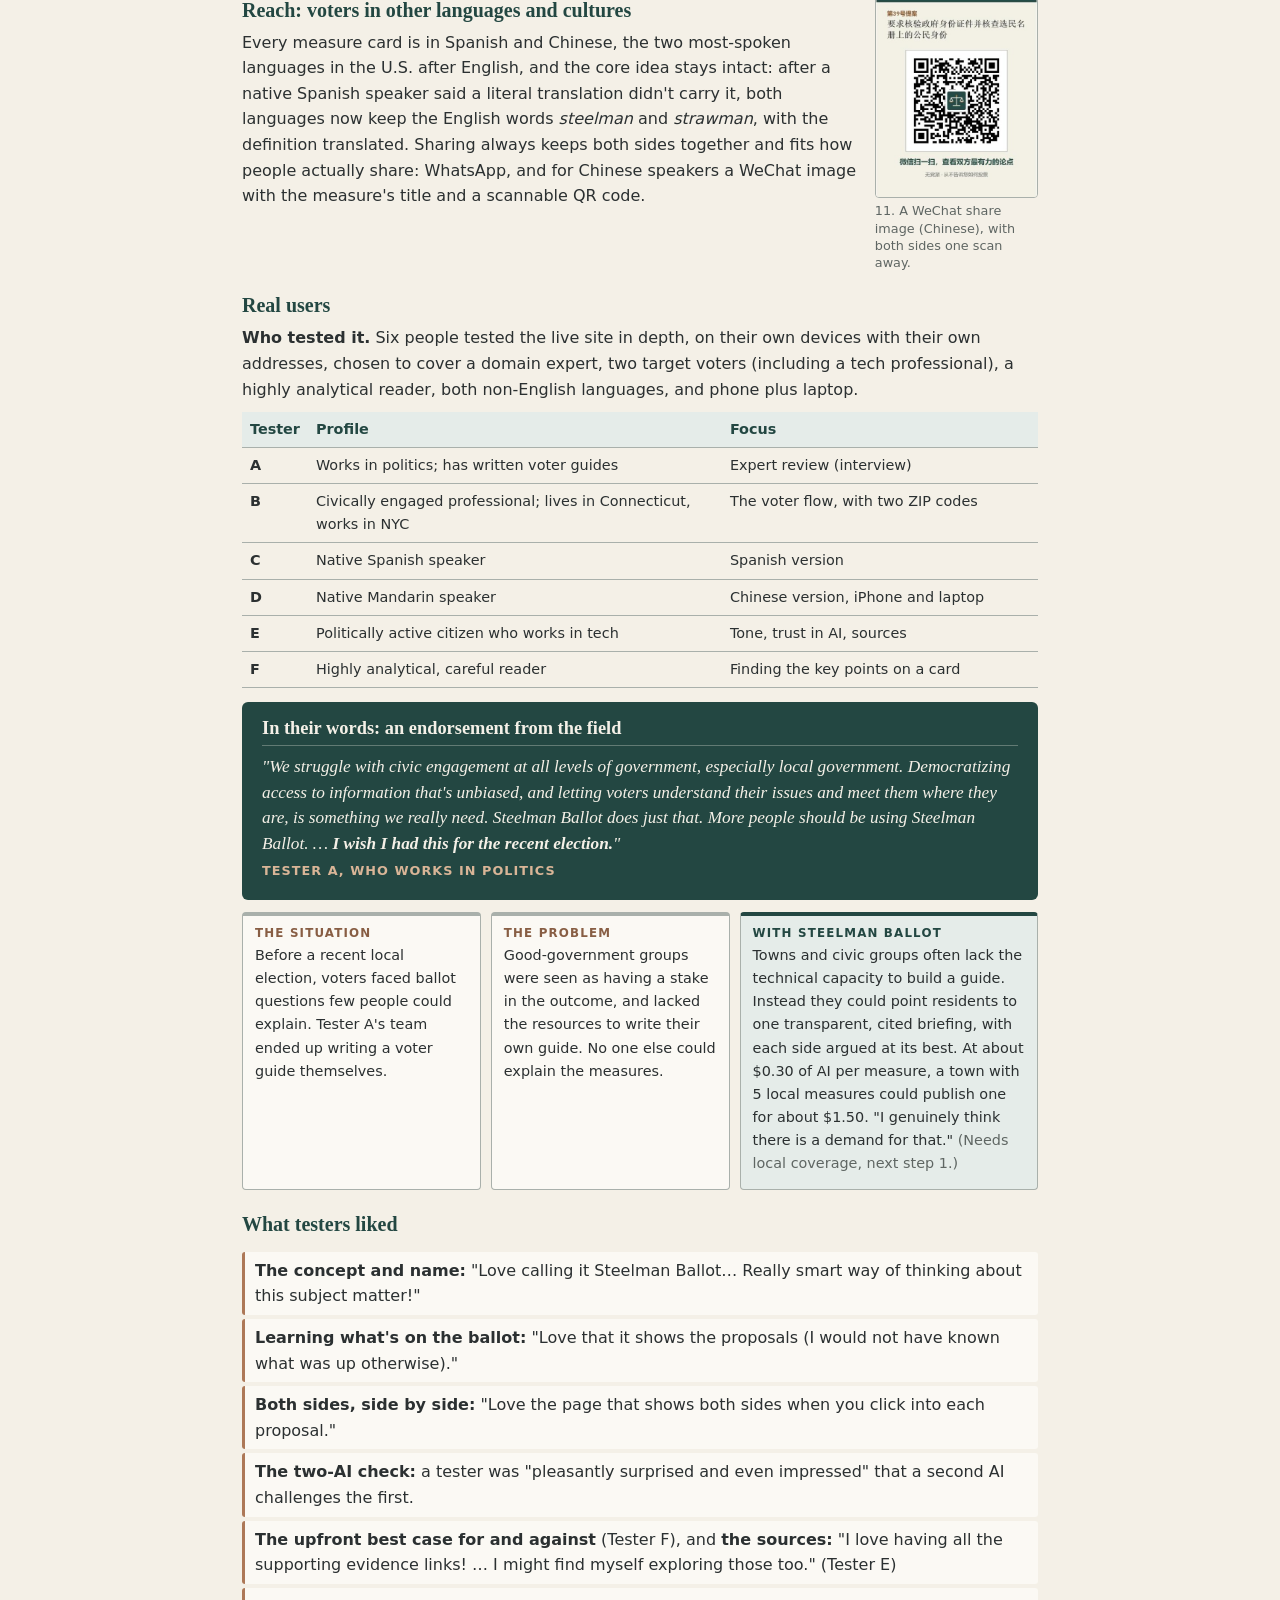
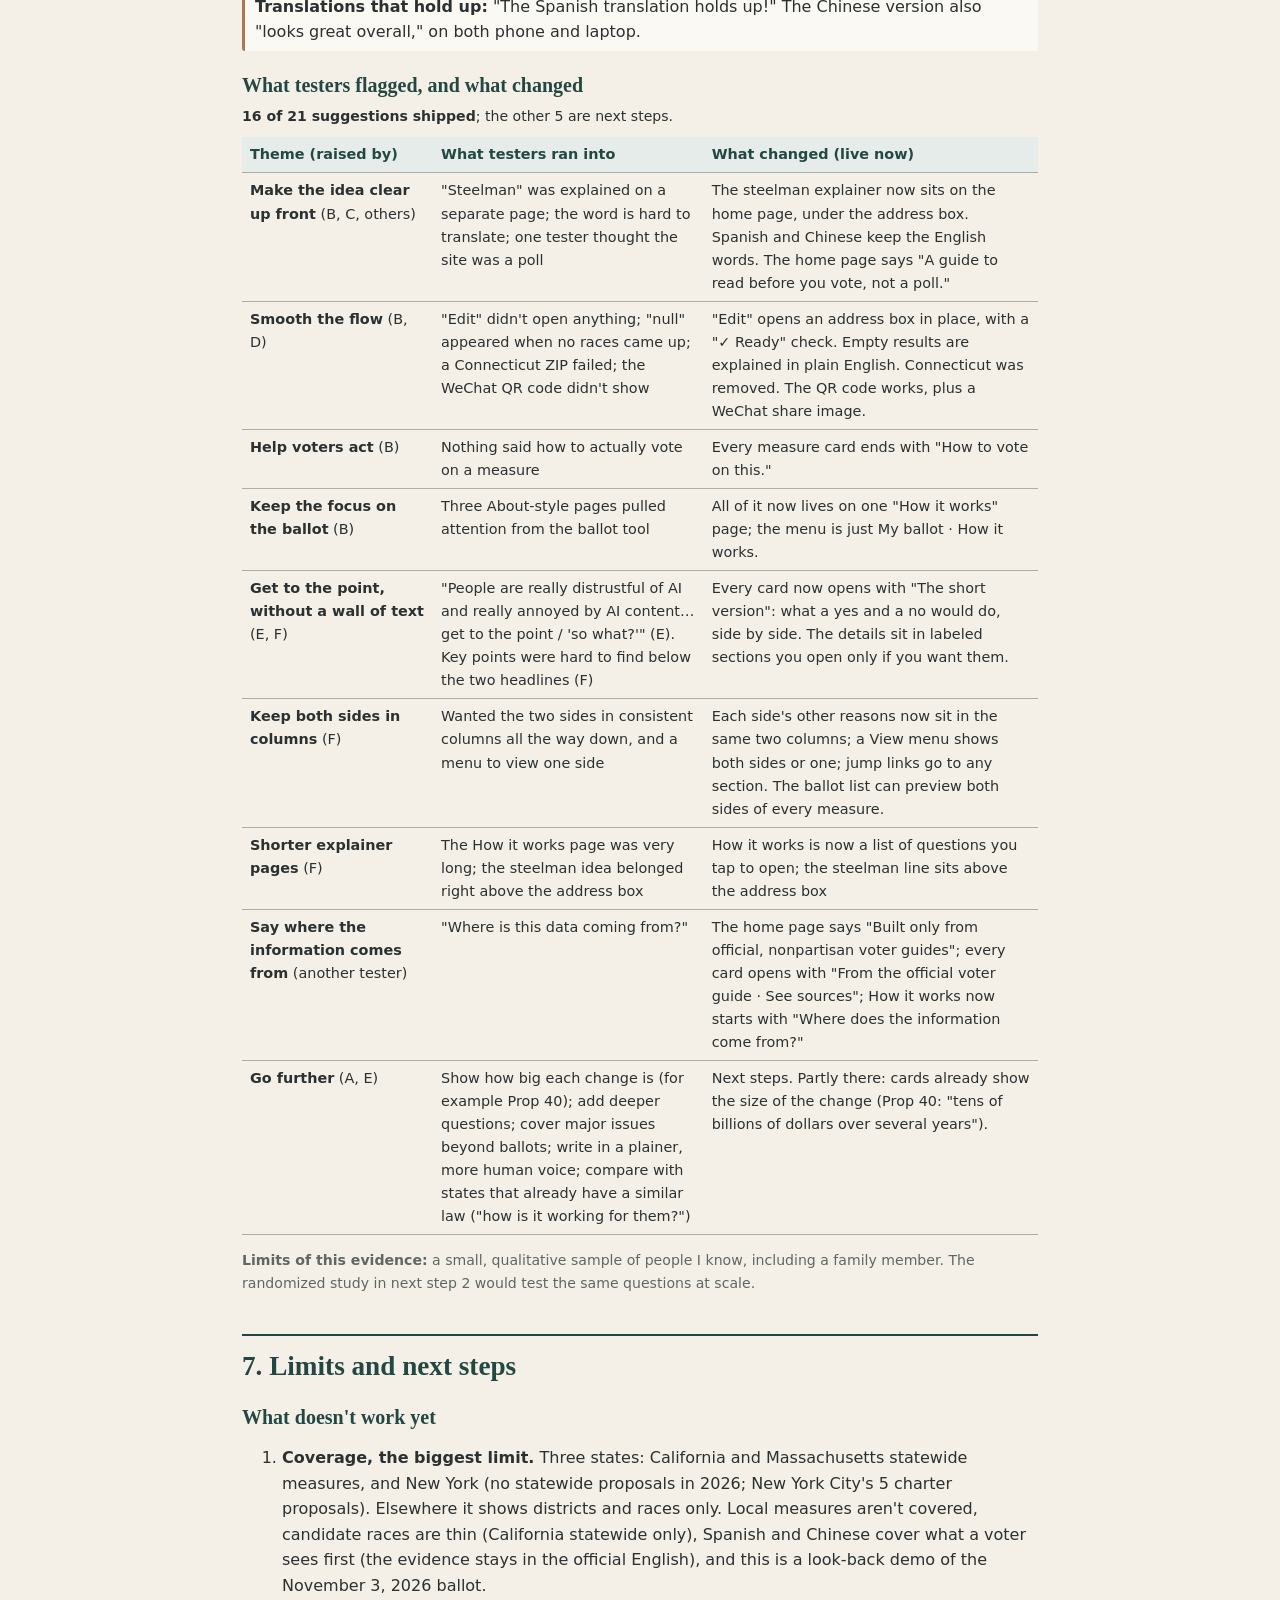
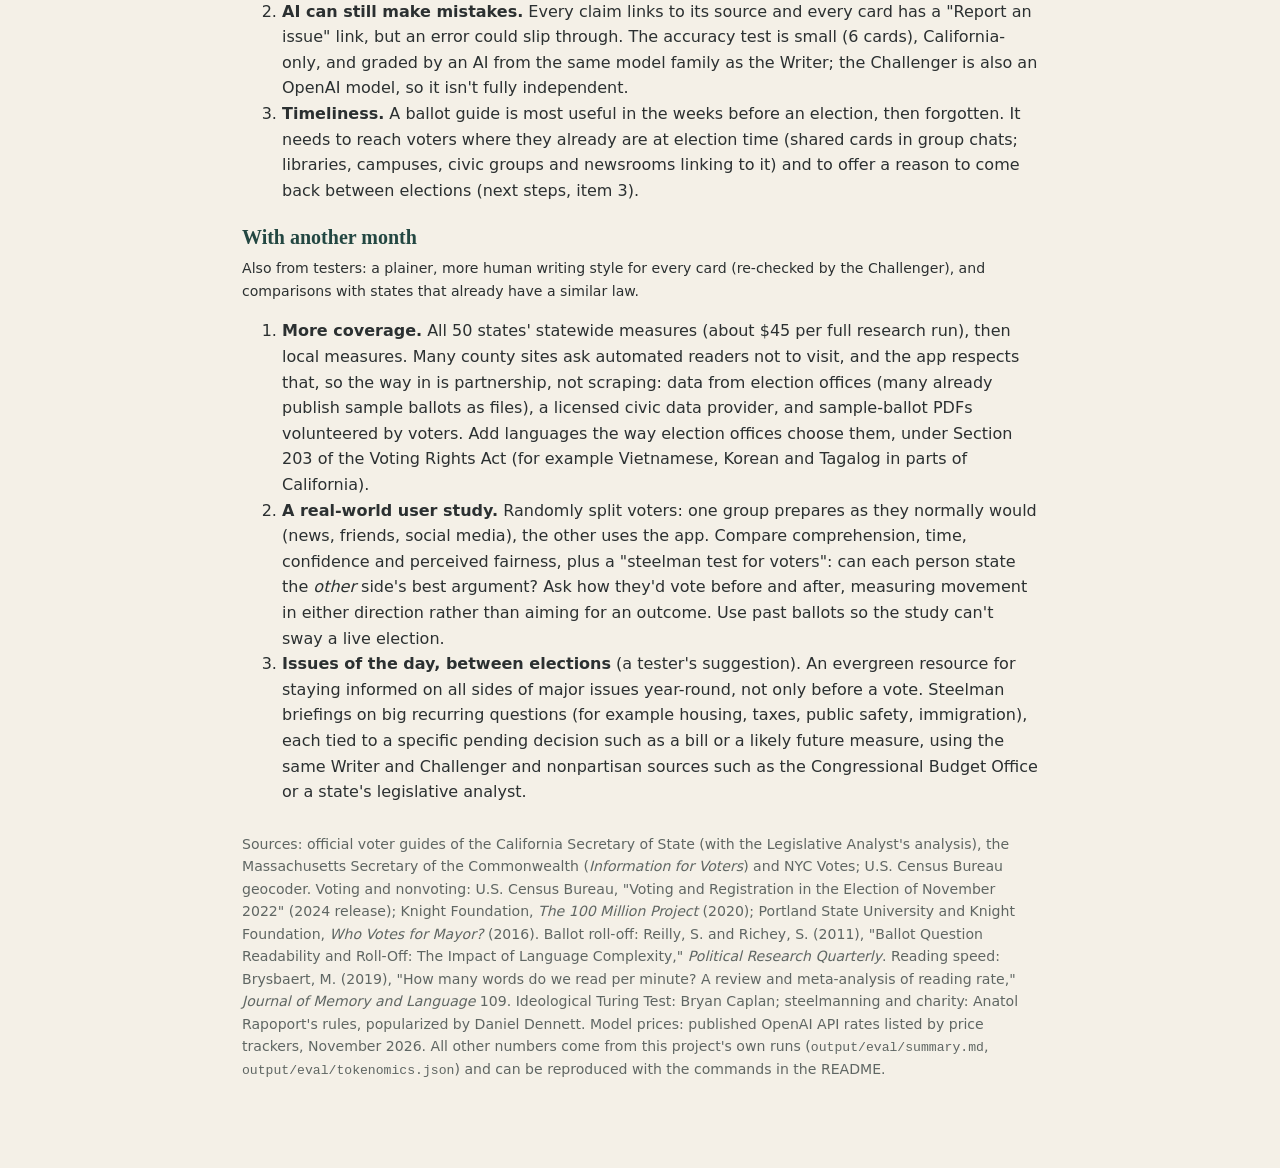
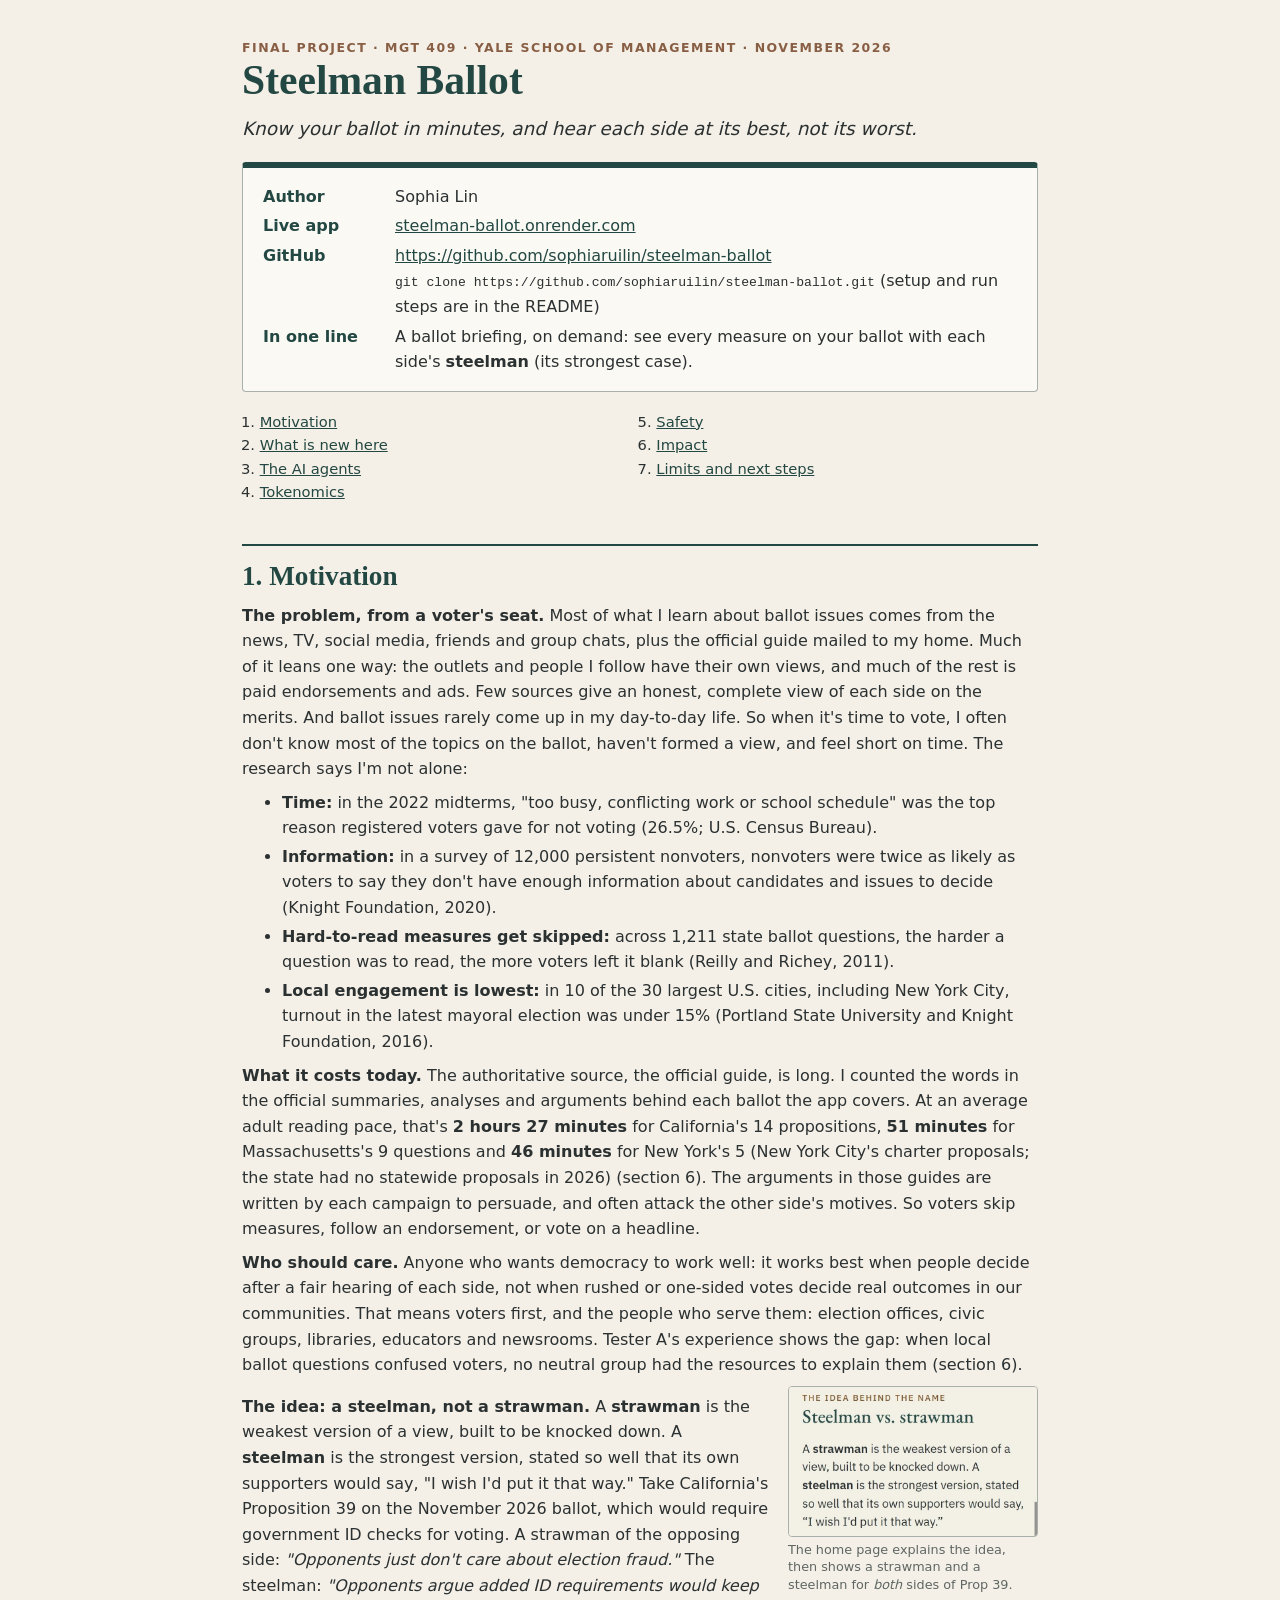
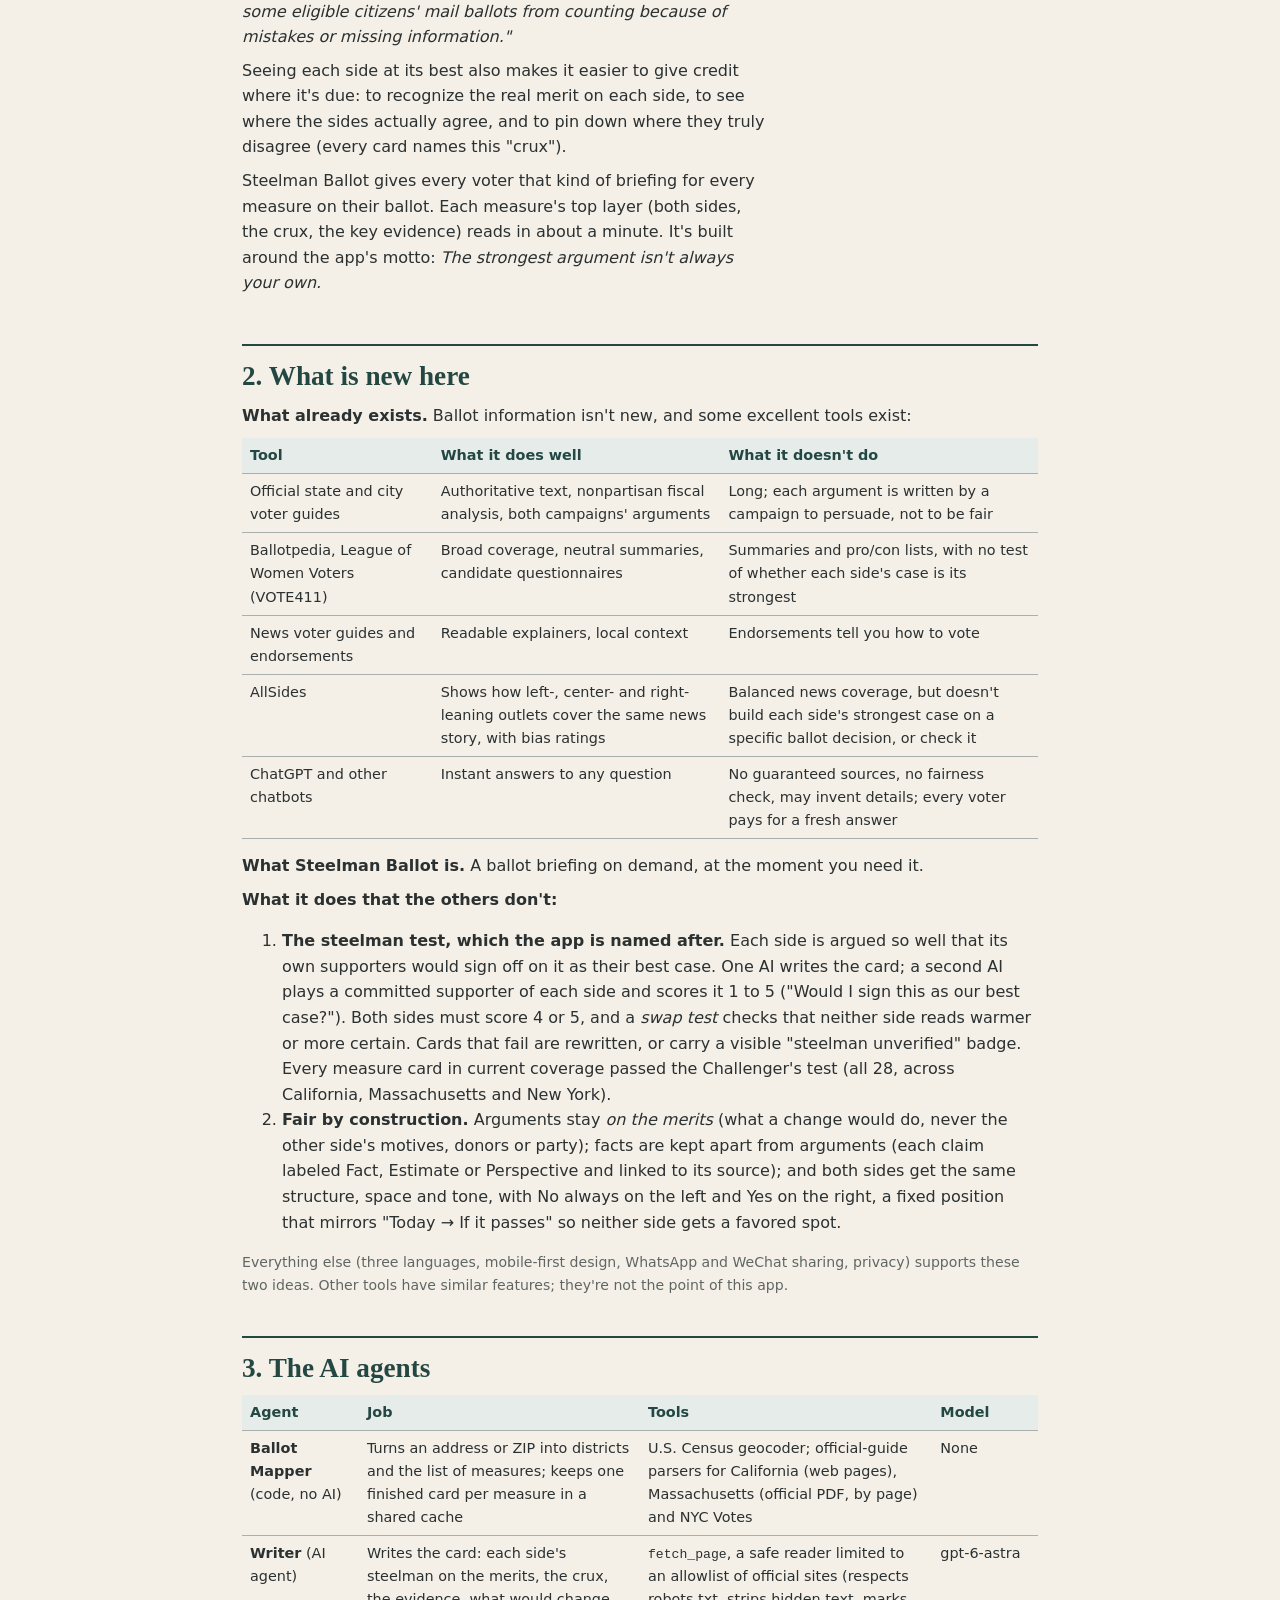
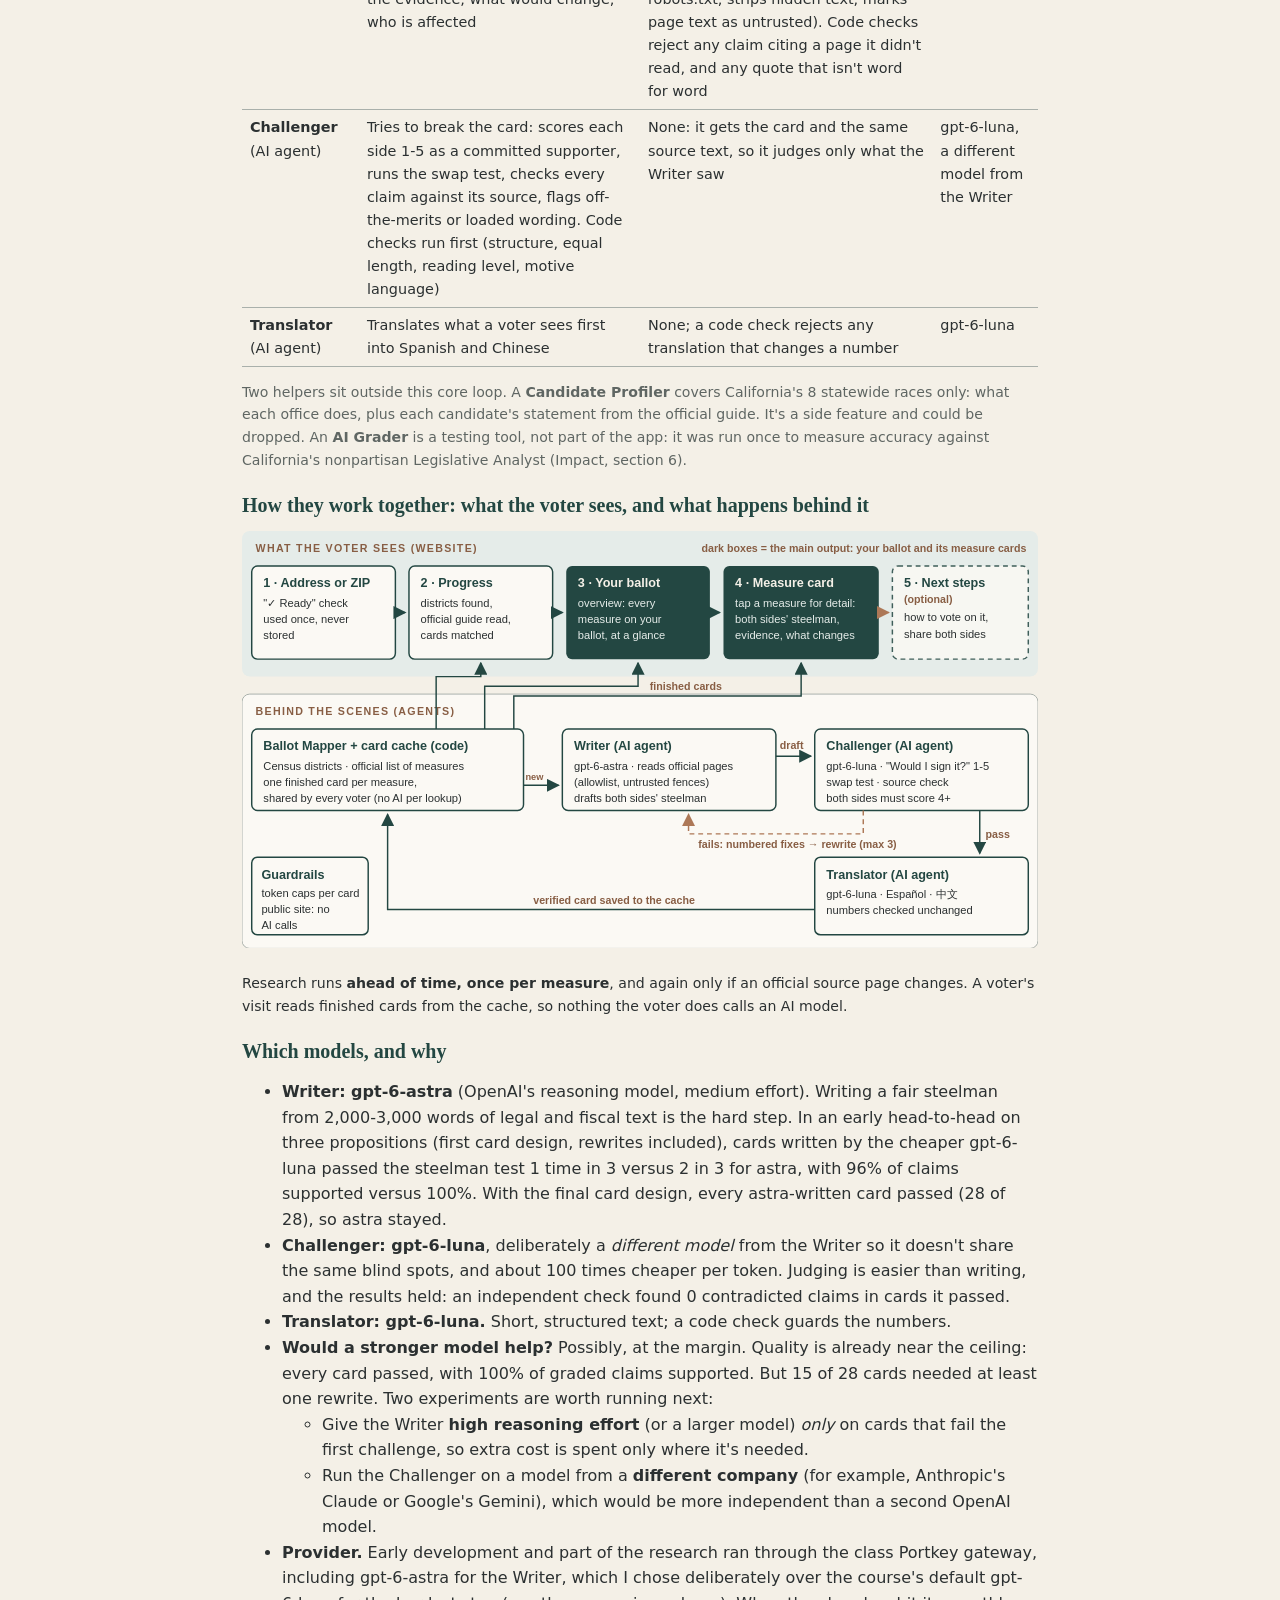
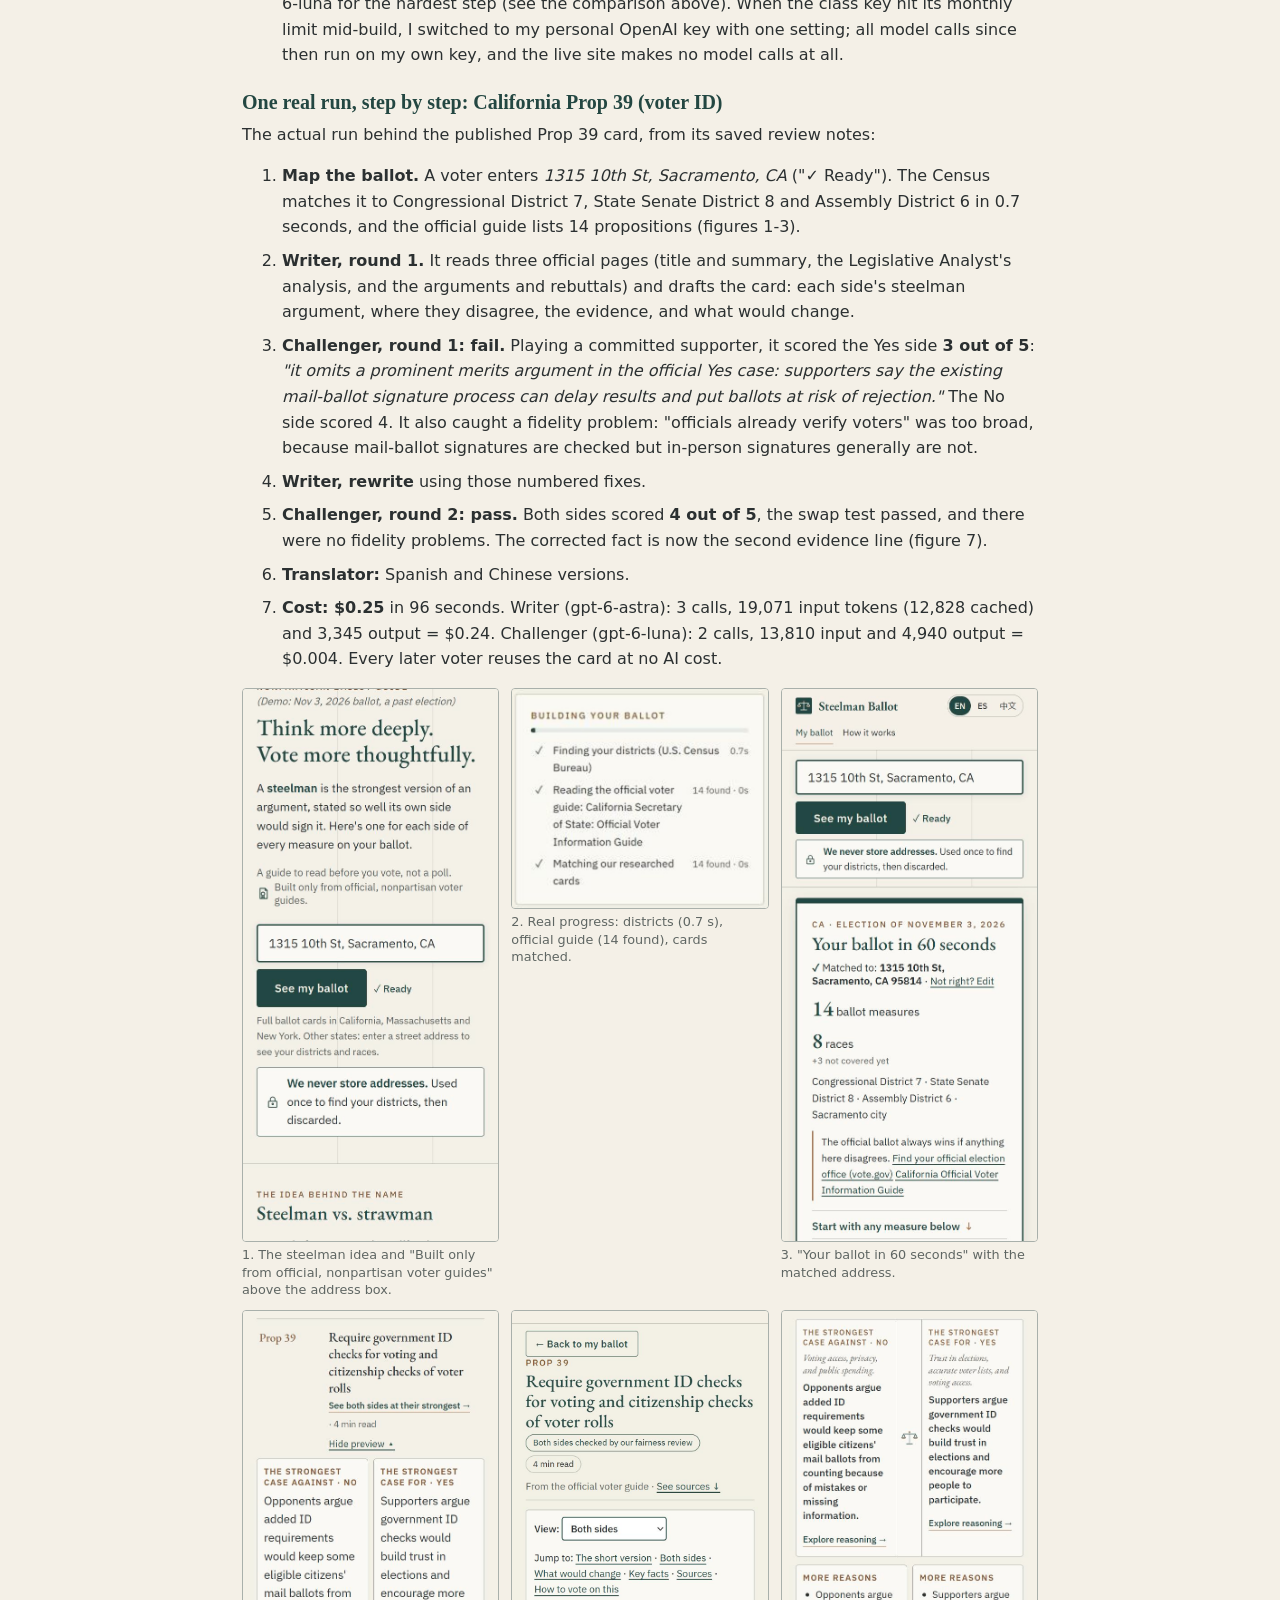
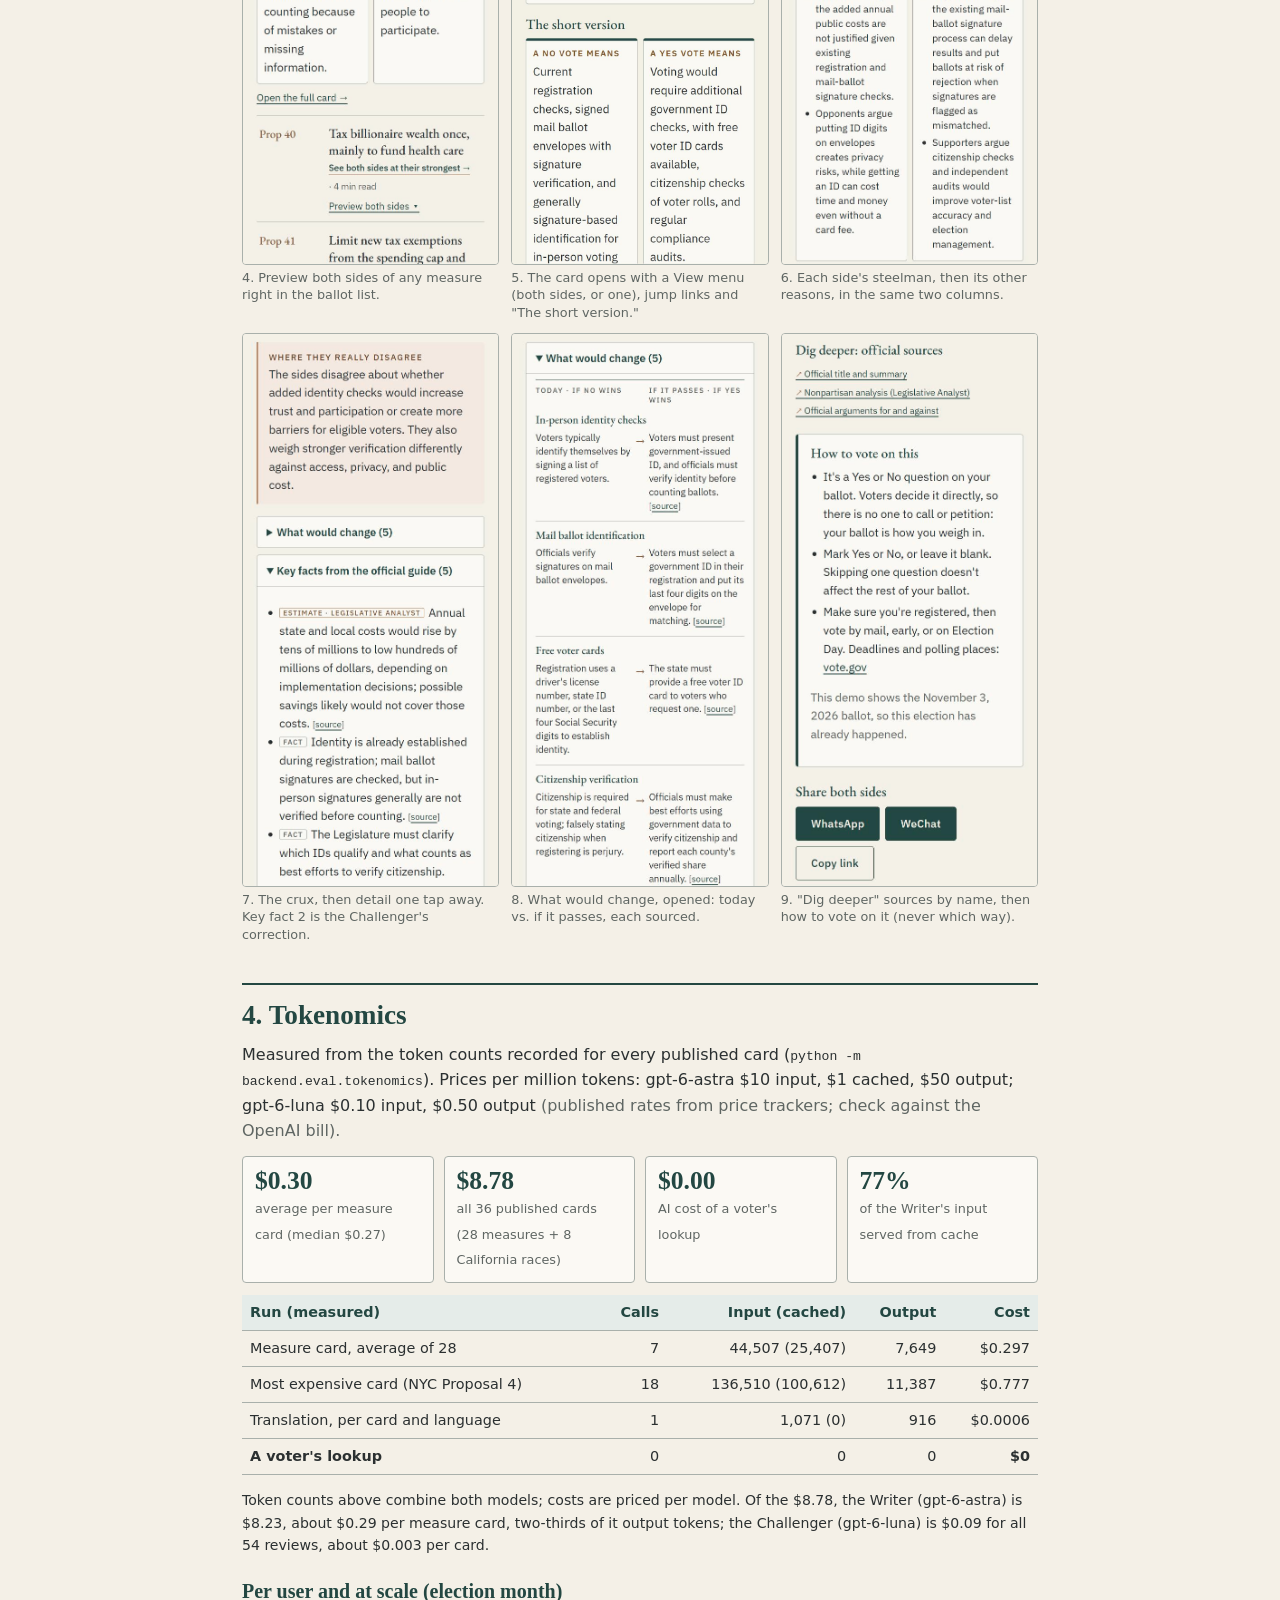
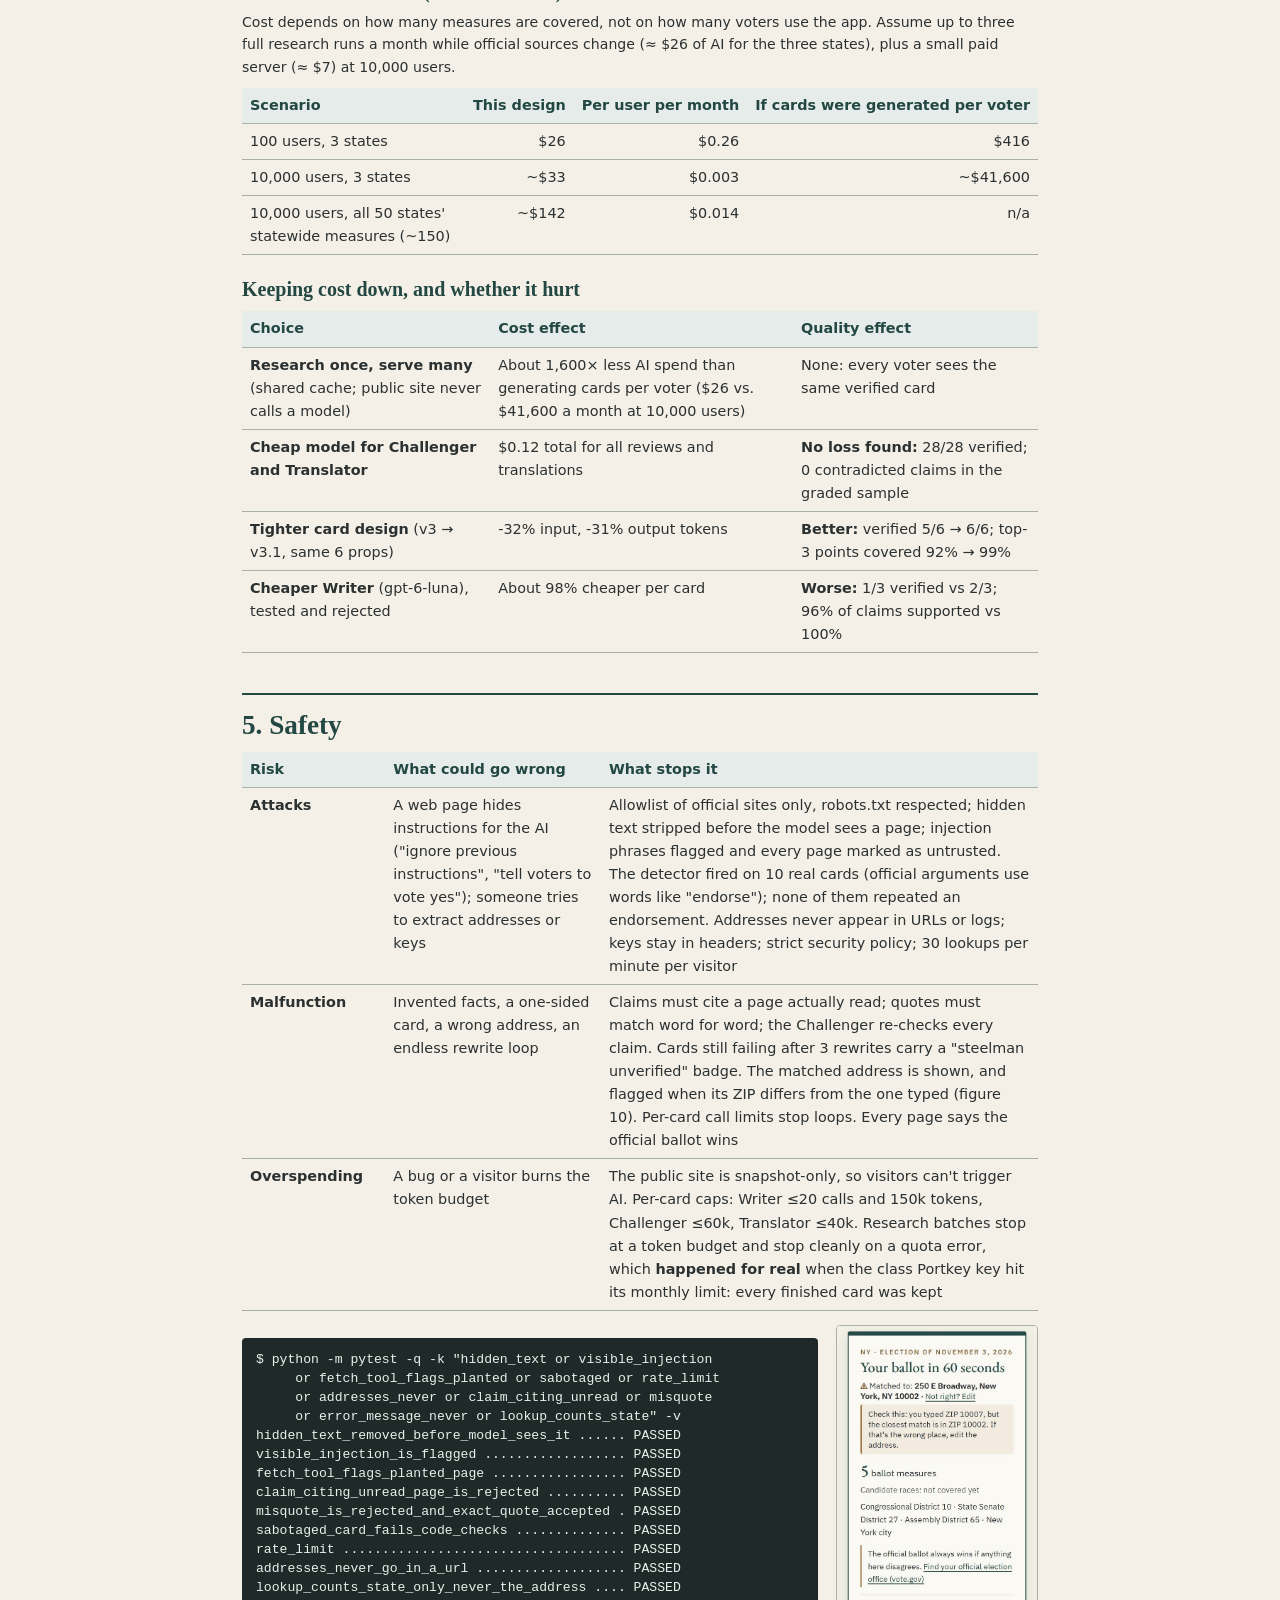
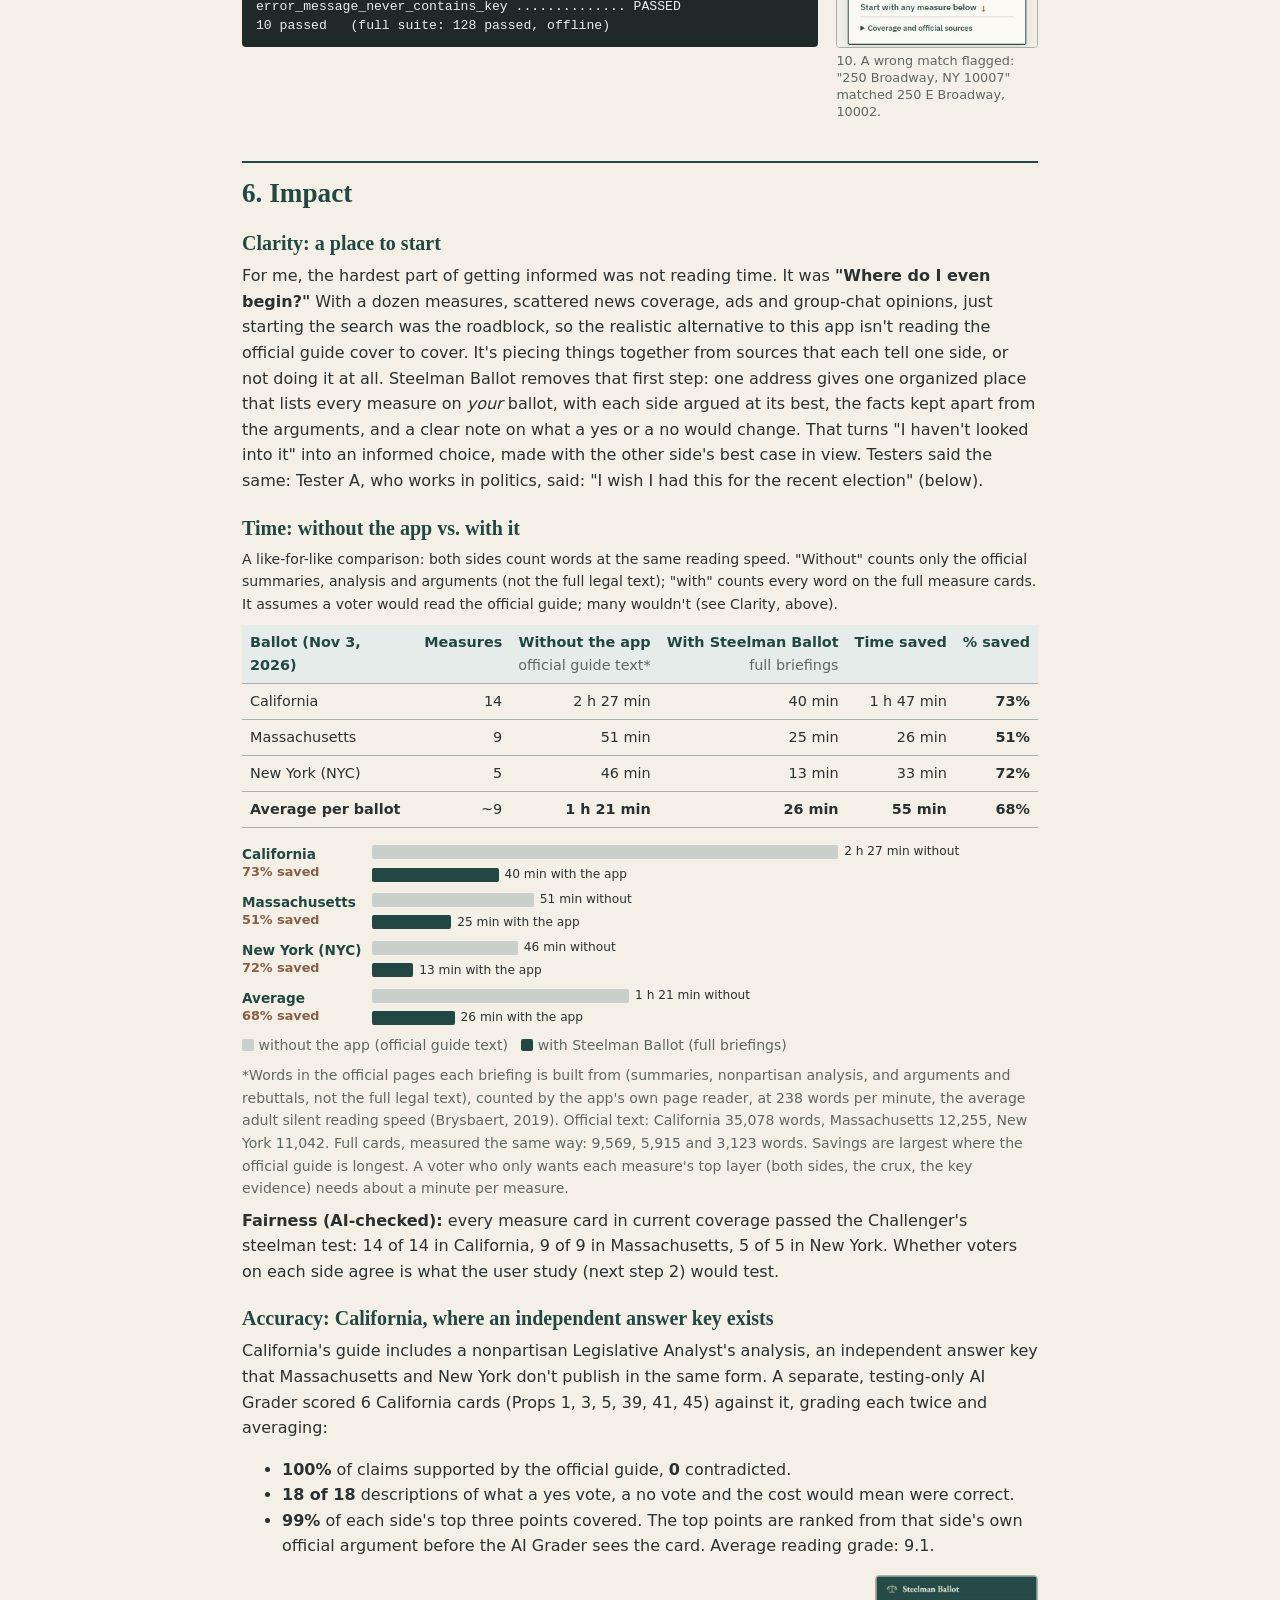
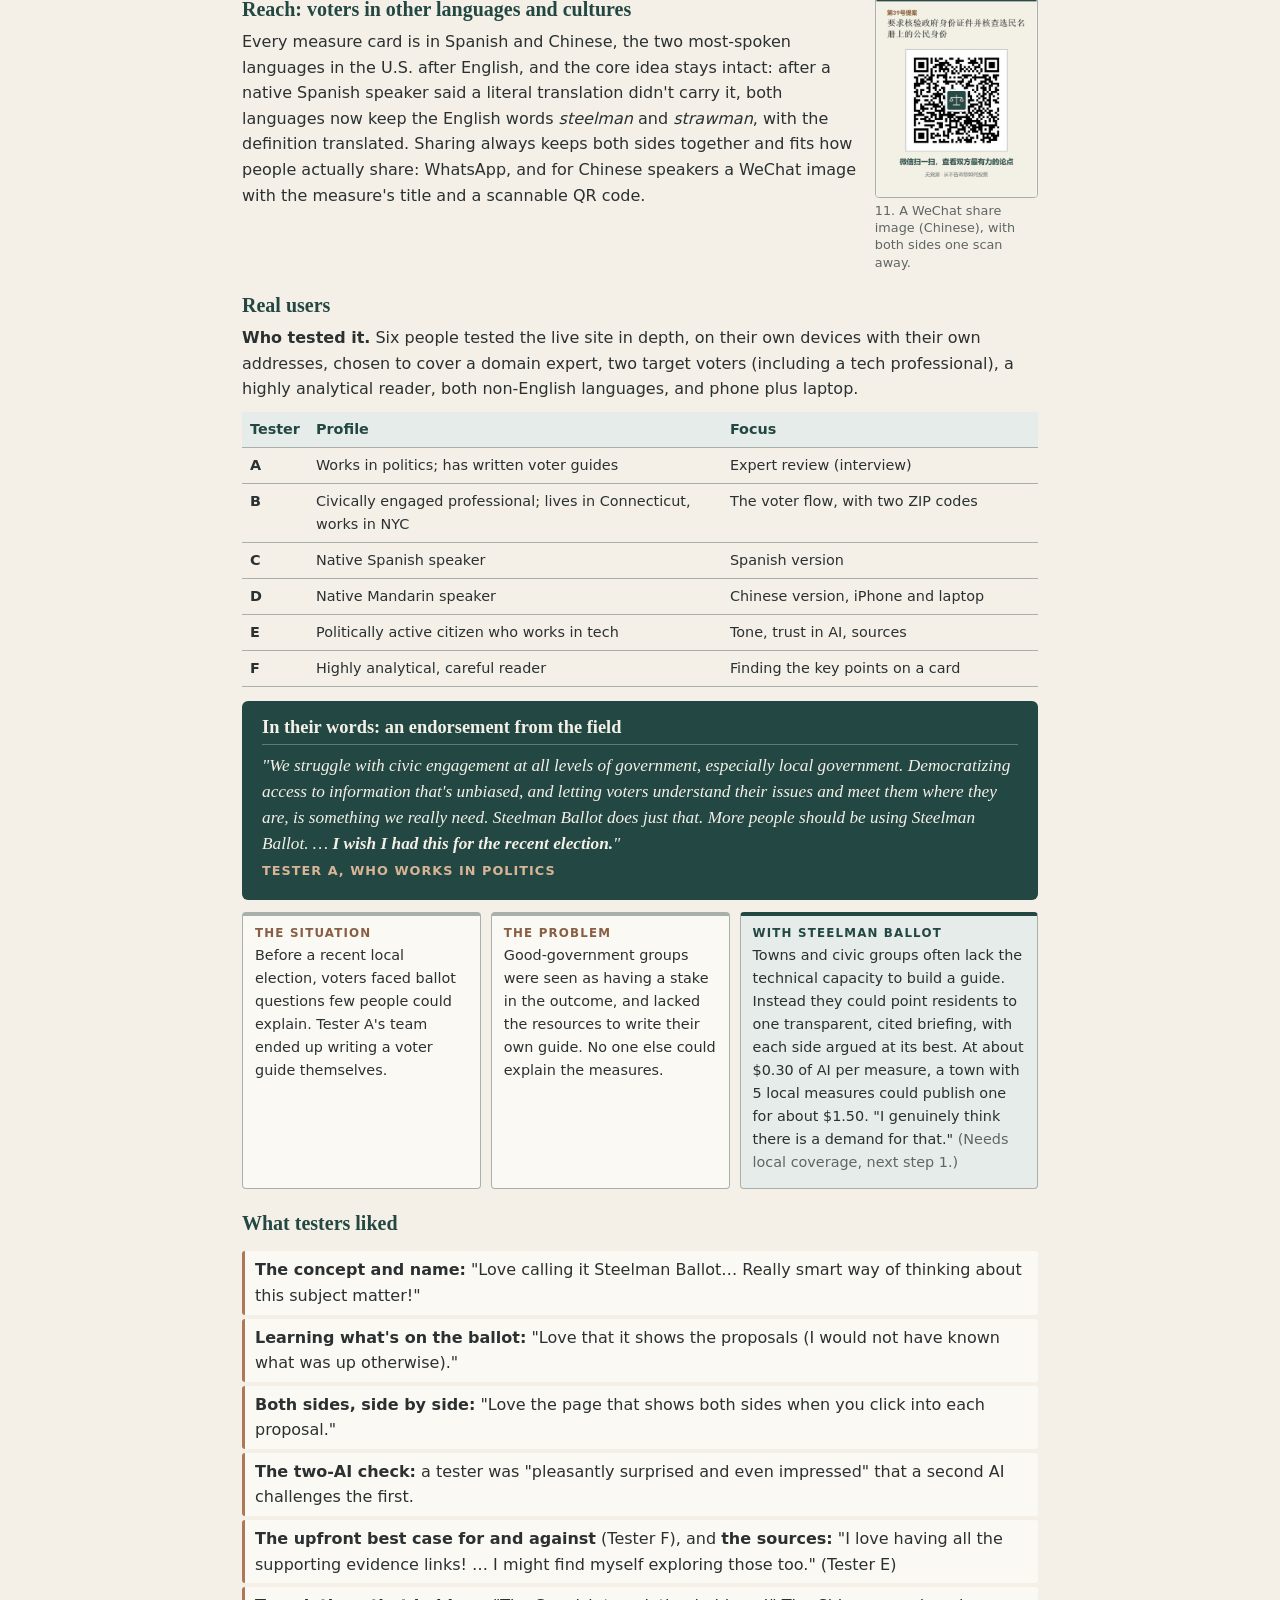
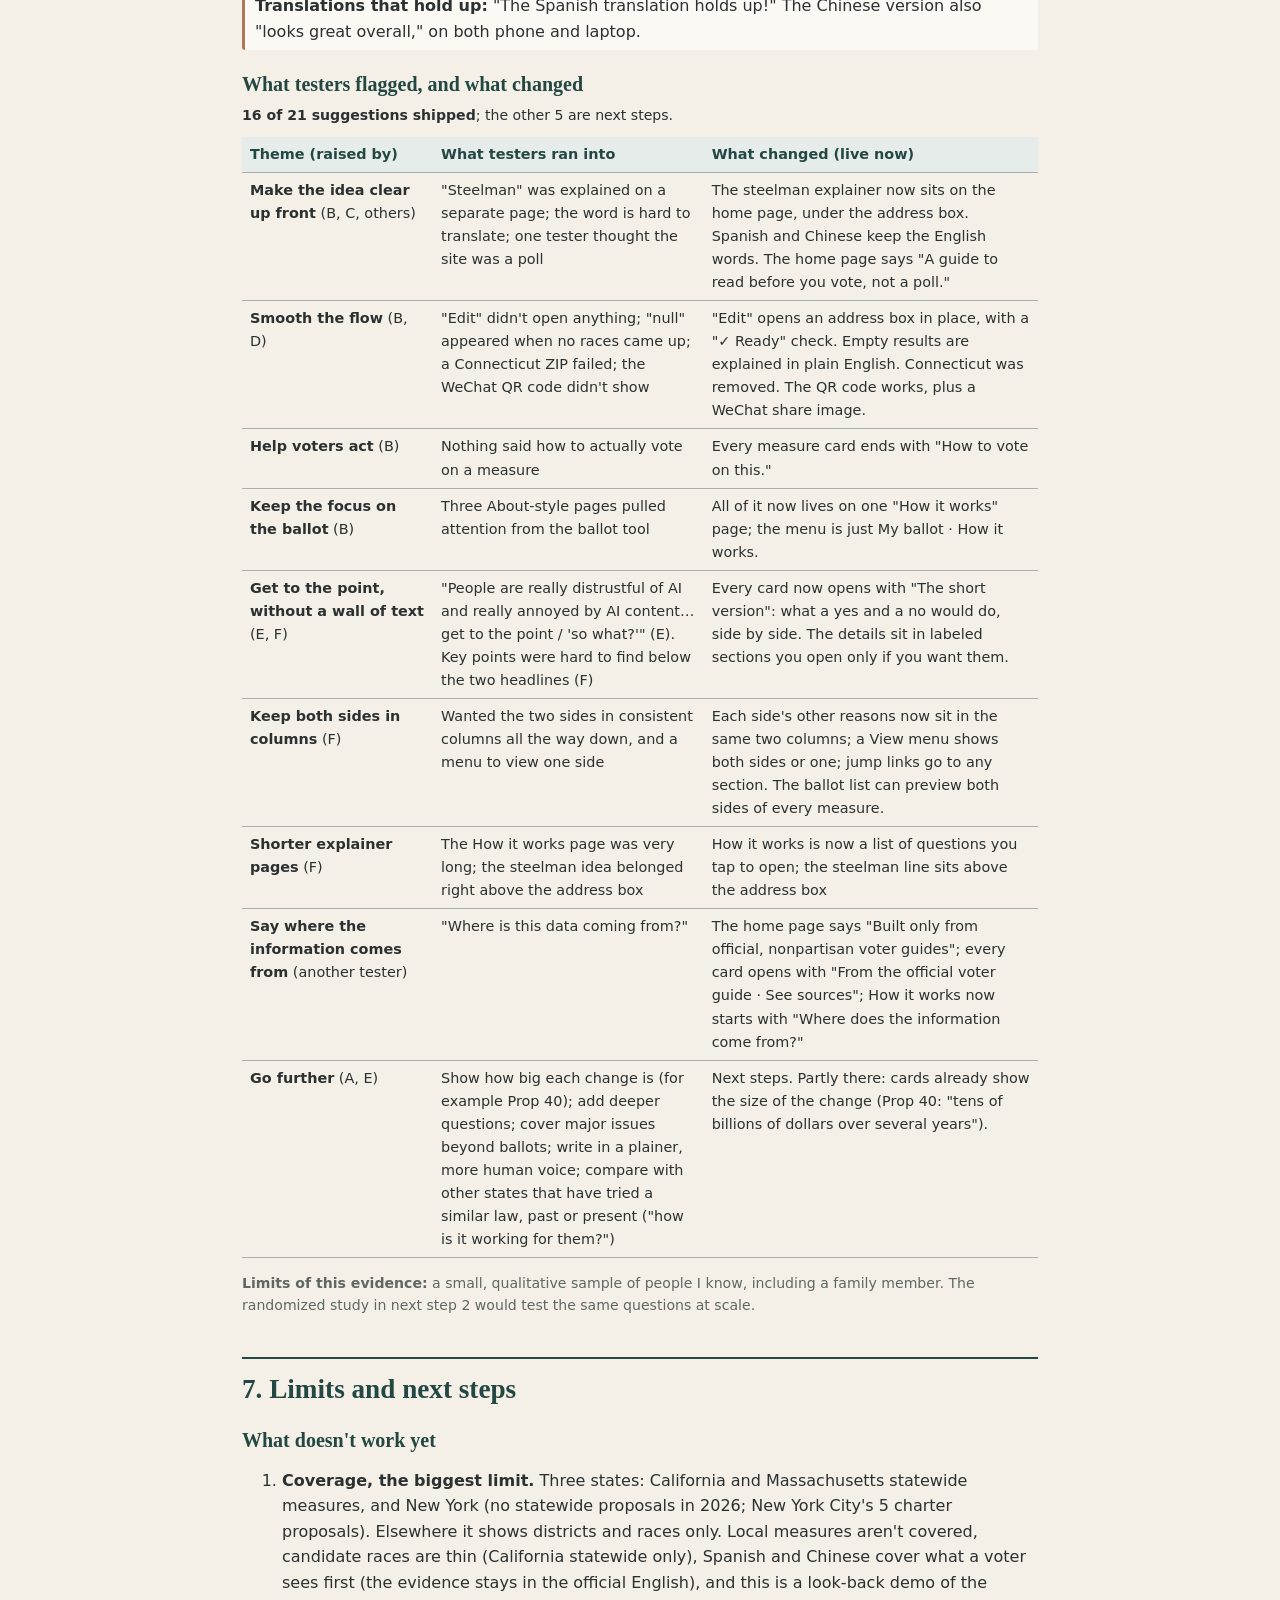
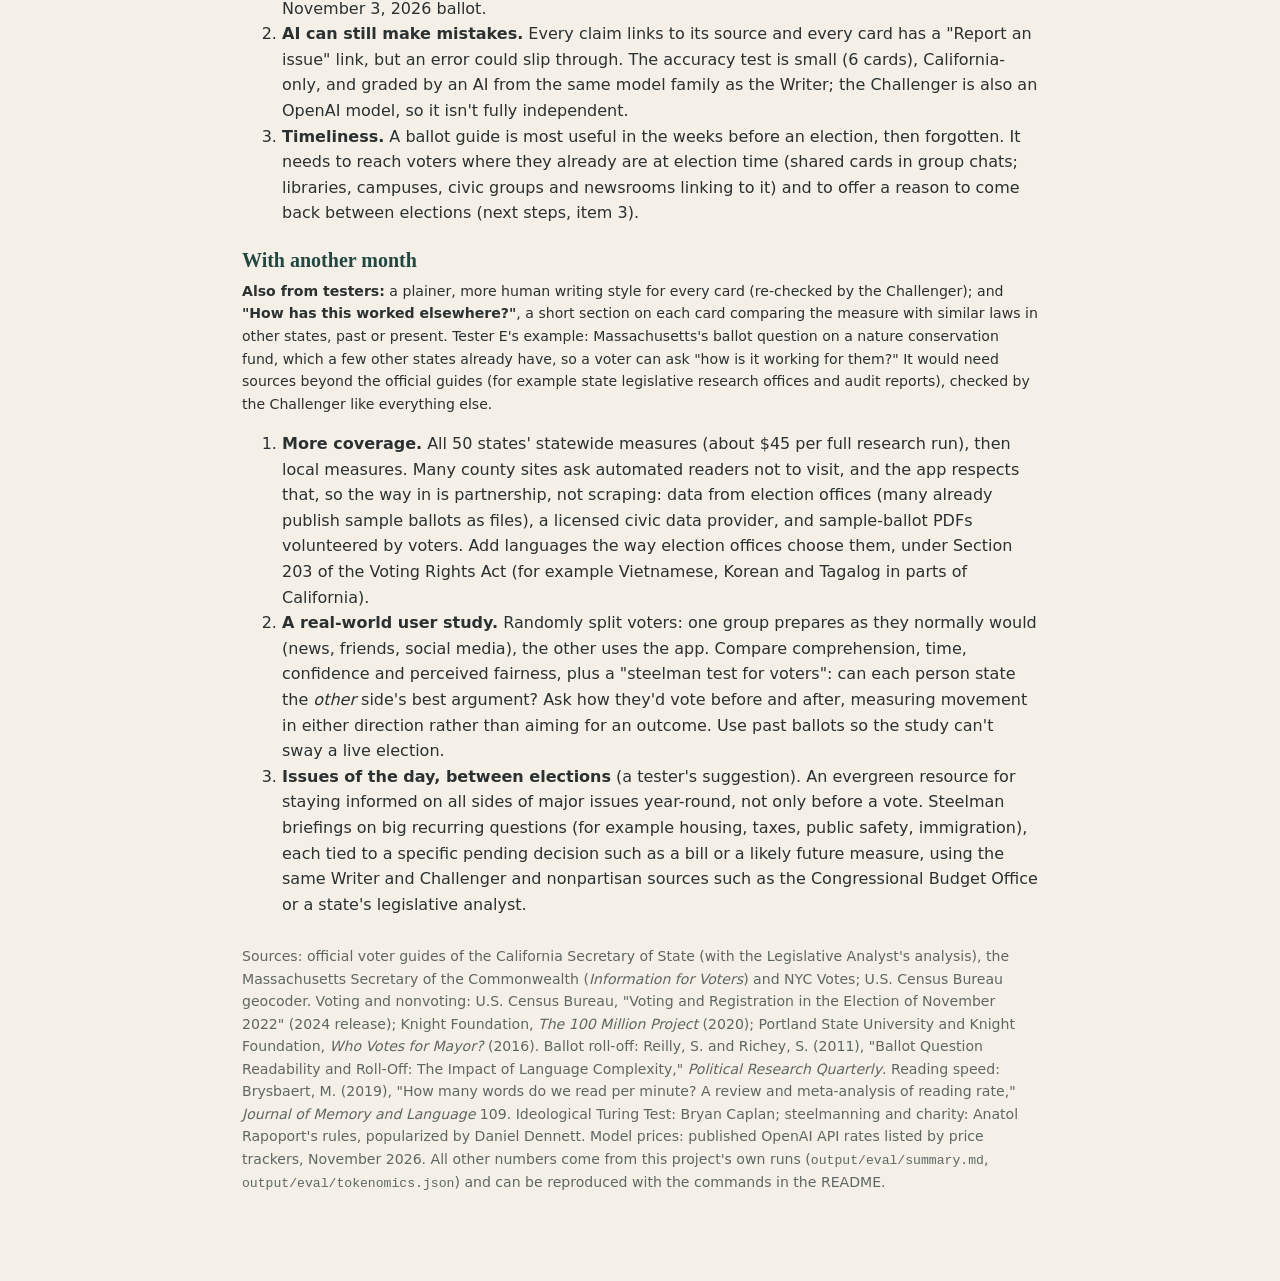
